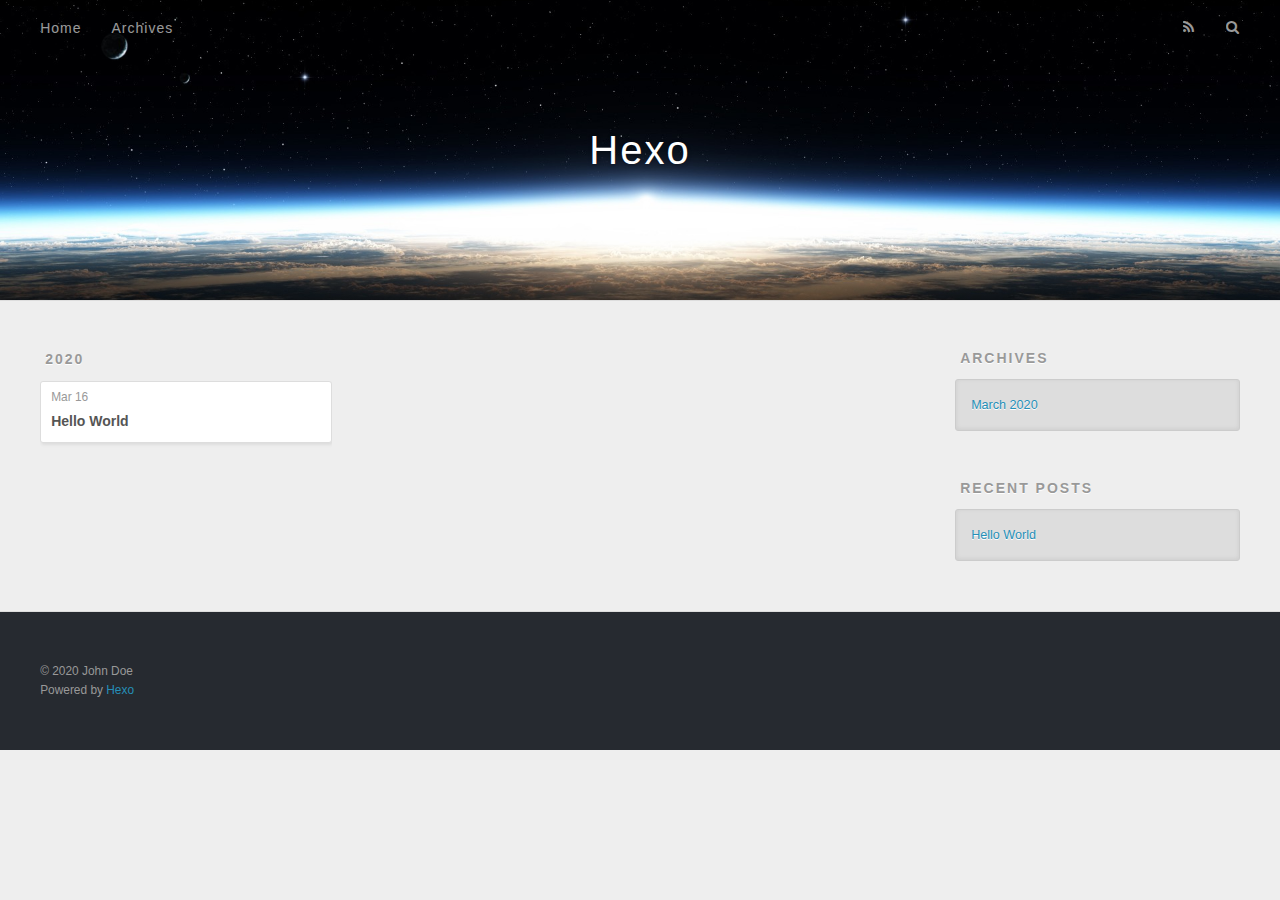
==== archives/index.html @ 945d749b "Site updated: 2020-03-16 12:31:09" ====
<!DOCTYPE html>
<html>
<head>
  <meta charset="utf-8">
  

  
  <title>Archives | Hexo</title>
  <meta name="viewport" content="width=device-width, initial-scale=1, maximum-scale=1">
  <meta property="og:type" content="website">
<meta property="og:title" content="Hexo">
<meta property="og:url" content="http://yoursite.com/archives/index.html">
<meta property="og:site_name" content="Hexo">
<meta property="og:locale" content="en_US">
<meta property="article:author" content="John Doe">
<meta name="twitter:card" content="summary">
  
    <link rel="alternate" href="/atom.xml" title="Hexo" type="application/atom+xml">
  
  
    <link rel="icon" href="/favicon.png">
  
  
    <link href="//fonts.googleapis.com/css?family=Source+Code+Pro" rel="stylesheet" type="text/css">
  
  
<link rel="stylesheet" href="/css/style.css">

<meta name="generator" content="Hexo 4.2.0"></head>

<body>
  <div id="container">
    <div id="wrap">
      <header id="header">
  <div id="banner"></div>
  <div id="header-outer" class="outer">
    <div id="header-title" class="inner">
      <h1 id="logo-wrap">
        <a href="/" id="logo">Hexo</a>
      </h1>
      
    </div>
    <div id="header-inner" class="inner">
      <nav id="main-nav">
        <a id="main-nav-toggle" class="nav-icon"></a>
        
          <a class="main-nav-link" href="/">Home</a>
        
          <a class="main-nav-link" href="/archives">Archives</a>
        
      </nav>
      <nav id="sub-nav">
        
          <a id="nav-rss-link" class="nav-icon" href="/atom.xml" title="RSS Feed"></a>
        
        <a id="nav-search-btn" class="nav-icon" title="Search"></a>
      </nav>
      <div id="search-form-wrap">
        <form action="//google.com/search" method="get" accept-charset="UTF-8" class="search-form"><input type="search" name="q" class="search-form-input" placeholder="Search"><button type="submit" class="search-form-submit">&#xF002;</button><input type="hidden" name="sitesearch" value="http://yoursite.com"></form>
      </div>
    </div>
  </div>
</header>
      <div class="outer">
        <section id="main">
  
  
    
    
      
      
      <section class="archives-wrap">
        <div class="archive-year-wrap">
          <a href="/archives/2020" class="archive-year">2020</a>
        </div>
        <div class="archives">
    
    <article class="archive-article archive-type-post">
  <div class="archive-article-inner">
    <header class="archive-article-header">
      <a href="/2020/03/16/hello-world/" class="archive-article-date">
  <time datetime="2020-03-16T03:52:12.536Z" itemprop="datePublished">Mar 16</time>
</a>
      
  
    <h1 itemprop="name">
      <a class="archive-article-title" href="/2020/03/16/hello-world/">Hello World</a>
    </h1>
  

    </header>
  </div>
</article>
  
  
    </div></section>
  


</section>
        
          <aside id="sidebar">
  
    

  
    

  
    
  
    
  <div class="widget-wrap">
    <h3 class="widget-title">Archives</h3>
    <div class="widget">
      <ul class="archive-list"><li class="archive-list-item"><a class="archive-list-link" href="/archives/2020/03/">March 2020</a></li></ul>
    </div>
  </div>


  
    
  <div class="widget-wrap">
    <h3 class="widget-title">Recent Posts</h3>
    <div class="widget">
      <ul>
        
          <li>
            <a href="/2020/03/16/hello-world/">Hello World</a>
          </li>
        
      </ul>
    </div>
  </div>

  
</aside>
        
      </div>
      <footer id="footer">
  
  <div class="outer">
    <div id="footer-info" class="inner">
      &copy; 2020 John Doe<br>
      Powered by <a href="http://hexo.io/" target="_blank">Hexo</a>
    </div>
  </div>
</footer>
    </div>
    <nav id="mobile-nav">
  
    <a href="/" class="mobile-nav-link">Home</a>
  
    <a href="/archives" class="mobile-nav-link">Archives</a>
  
</nav>
    

<script src="//ajax.googleapis.com/ajax/libs/jquery/2.0.3/jquery.min.js"></script>


  
<link rel="stylesheet" href="/fancybox/jquery.fancybox.css">

  
<script src="/fancybox/jquery.fancybox.pack.js"></script>




<script src="/js/script.js"></script>




  </div>
</body>
</html>
---- css/style.css ----
body {
  width: 100%;
}
body:before,
body:after {
  content: "";
  display: table;
}
body:after {
  clear: both;
}
html,
body,
div,
span,
applet,
object,
iframe,
h1,
h2,
h3,
h4,
h5,
h6,
p,
blockquote,
pre,
a,
abbr,
acronym,
address,
big,
cite,
code,
del,
dfn,
em,
img,
ins,
kbd,
q,
s,
samp,
small,
strike,
strong,
sub,
sup,
tt,
var,
dl,
dt,
dd,
ol,
ul,
li,
fieldset,
form,
label,
legend,
table,
caption,
tbody,
tfoot,
thead,
tr,
th,
td {
  margin: 0;
  padding: 0;
  border: 0;
  outline: 0;
  font-weight: inherit;
  font-style: inherit;
  font-family: inherit;
  font-size: 100%;
  vertical-align: baseline;
}
body {
  line-height: 1;
  color: #000;
  background: #fff;
}
ol,
ul {
  list-style: none;
}
table {
  border-collapse: separate;
  border-spacing: 0;
  vertical-align: middle;
}
caption,
th,
td {
  text-align: left;
  font-weight: normal;
  vertical-align: middle;
}
a img {
  border: none;
}
input,
button {
  margin: 0;
  padding: 0;
}
input::-moz-focus-inner,
button::-moz-focus-inner {
  border: 0;
  padding: 0;
}
@font-face {
  font-family: FontAwesome;
  font-style: normal;
  font-weight: normal;
  src: url("fonts/fontawesome-webfont.eot?v=#4.0.3");
  src: url("fonts/fontawesome-webfont.eot?#iefix&v=#4.0.3") format("embedded-opentype"), url("fonts/fontawesome-webfont.woff?v=#4.0.3") format("woff"), url("fonts/fontawesome-webfont.ttf?v=#4.0.3") format("truetype"), url("fonts/fontawesome-webfont.svg#fontawesomeregular?v=#4.0.3") format("svg");
}
html,
body,
#container {
  height: 100%;
}
body {
  background: #eee;
  font: 14px -apple-system, BlinkMacSystemFont, "Segoe UI", "Roboto", "Oxygen", "Ubuntu", "Cantarell", "Fira Sans", "Droid Sans", "Helvetica Neue", sans-serif;
  -webkit-text-size-adjust: 100%;
}
.outer {
  max-width: 1220px;
  margin: 0 auto;
  padding: 0 20px;
}
.outer:before,
.outer:after {
  content: "";
  display: table;
}
.outer:after {
  clear: both;
}
.inner {
  display: inline;
  float: left;
  width: 98.33333333333333%;
  margin: 0 0.833333333333333%;
}
.left,
.alignleft {
  float: left;
}
.right,
.alignright {
  float: right;
}
.clear {
  clear: both;
}
#container {
  position: relative;
}
.mobile-nav-on {
  overflow: hidden;
}
#wrap {
  height: 100%;
  width: 100%;
  position: absolute;
  top: 0;
  left: 0;
  -webkit-transition: 0.2s ease-out;
  -moz-transition: 0.2s ease-out;
  -ms-transition: 0.2s ease-out;
  transition: 0.2s ease-out;
  z-index: 1;
  background: #eee;
}
.mobile-nav-on #wrap {
  left: 280px;
}
@media screen and (min-width: 768px) {
  #main {
    display: inline;
    float: left;
    width: 73.33333333333333%;
    margin: 0 0.833333333333333%;
  }
}
.article-date,
.article-category-link,
.archive-year,
.widget-title {
  text-decoration: none;
  text-transform: uppercase;
  letter-spacing: 2px;
  color: #999;
  margin-bottom: 1em;
  margin-left: 5px;
  line-height: 1em;
  text-shadow: 0 1px #fff;
  font-weight: bold;
}
.article-inner,
.archive-article-inner {
  background: #fff;
  -webkit-box-shadow: 1px 2px 3px #ddd;
  box-shadow: 1px 2px 3px #ddd;
  border: 1px solid #ddd;
  border-radius: 3px;
}
.article-entry h1,
.widget h1 {
  font-size: 2em;
}
.article-entry h2,
.widget h2 {
  font-size: 1.5em;
}
.article-entry h3,
.widget h3 {
  font-size: 1.3em;
}
.article-entry h4,
.widget h4 {
  font-size: 1.2em;
}
.article-entry h5,
.widget h5 {
  font-size: 1em;
}
.article-entry h6,
.widget h6 {
  font-size: 1em;
  color: #999;
}
.article-entry hr,
.widget hr {
  border: 1px dashed #ddd;
}
.article-entry strong,
.widget strong {
  font-weight: bold;
}
.article-entry em,
.widget em,
.article-entry cite,
.widget cite {
  font-style: italic;
}
.article-entry sup,
.widget sup,
.article-entry sub,
.widget sub {
  font-size: 0.75em;
  line-height: 0;
  position: relative;
  vertical-align: baseline;
}
.article-entry sup,
.widget sup {
  top: -0.5em;
}
.article-entry sub,
.widget sub {
  bottom: -0.2em;
}
.article-entry small,
.widget small {
  font-size: 0.85em;
}
.article-entry acronym,
.widget acronym,
.article-entry abbr,
.widget abbr {
  border-bottom: 1px dotted;
}
.article-entry ul,
.widget ul,
.article-entry ol,
.widget ol,
.article-entry dl,
.widget dl {
  margin: 0 20px;
  line-height: 1.6em;
}
.article-entry ul ul,
.widget ul ul,
.article-entry ol ul,
.widget ol ul,
.article-entry ul ol,
.widget ul ol,
.article-entry ol ol,
.widget ol ol {
  margin-top: 0;
  margin-bottom: 0;
}
.article-entry ul,
.widget ul {
  list-style: disc;
}
.article-entry ol,
.widget ol {
  list-style: decimal;
}
.article-entry dt,
.widget dt {
  font-weight: bold;
}
#header {
  height: 300px;
  position: relative;
  border-bottom: 1px solid #ddd;
}
#header:before,
#header:after {
  content: "";
  position: absolute;
  left: 0;
  right: 0;
  height: 40px;
}
#header:before {
  top: 0;
  background: -webkit-linear-gradient(rgba(0,0,0,0.2), transparent);
  background: -moz-linear-gradient(rgba(0,0,0,0.2), transparent);
  background: -ms-linear-gradient(rgba(0,0,0,0.2), transparent);
  background: linear-gradient(rgba(0,0,0,0.2), transparent);
}
#header:after {
  bottom: 0;
  background: -webkit-linear-gradient(transparent, rgba(0,0,0,0.2));
  background: -moz-linear-gradient(transparent, rgba(0,0,0,0.2));
  background: -ms-linear-gradient(transparent, rgba(0,0,0,0.2));
  background: linear-gradient(transparent, rgba(0,0,0,0.2));
}
#header-outer {
  height: 100%;
  position: relative;
}
#header-inner {
  position: relative;
  overflow: hidden;
}
#banner {
  position: absolute;
  top: 0;
  left: 0;
  width: 100%;
  height: 100%;
  background: url("images/banner.jpg") center #000;
  -webkit-background-size: cover;
  -moz-background-size: cover;
  background-size: cover;
  z-index: -1;
}
#header-title {
  text-align: center;
  height: 40px;
  position: absolute;
  top: 50%;
  left: 0;
  margin-top: -20px;
}
#logo,
#subtitle {
  text-decoration: none;
  color: #fff;
  font-weight: 300;
  text-shadow: 0 1px 4px rgba(0,0,0,0.3);
}
#logo {
  font-size: 40px;
  line-height: 40px;
  letter-spacing: 2px;
}
#subtitle {
  font-size: 16px;
  line-height: 16px;
  letter-spacing: 1px;
}
#subtitle-wrap {
  margin-top: 16px;
}
#main-nav {
  float: left;
  margin-left: -15px;
}
.nav-icon,
.main-nav-link {
  float: left;
  color: #fff;
  opacity: 0.6;
  text-decoration: none;
  text-shadow: 0 1px rgba(0,0,0,0.2);
  -webkit-transition: opacity 0.2s;
  -moz-transition: opacity 0.2s;
  -ms-transition: opacity 0.2s;
  transition: opacity 0.2s;
  display: block;
  padding: 20px 15px;
}
.nav-icon:hover,
.main-nav-link:hover {
  opacity: 1;
}
.nav-icon {
  font-family: FontAwesome;
  text-align: center;
  font-size: 14px;
  width: 14px;
  height: 14px;
  padding: 20px 15px;
  position: relative;
  cursor: pointer;
}
.main-nav-link {
  font-weight: 300;
  letter-spacing: 1px;
}
@media screen and (max-width: 479px) {
  .main-nav-link {
    display: none;
  }
}
#main-nav-toggle {
  display: none;
}
#main-nav-toggle:before {
  content: "\f0c9";
}
@media screen and (max-width: 479px) {
  #main-nav-toggle {
    display: block;
  }
}
#sub-nav {
  float: right;
  margin-right: -15px;
}
#nav-rss-link:before {
  content: "\f09e";
}
#nav-search-btn:before {
  content: "\f002";
}
#search-form-wrap {
  position: absolute;
  top: 15px;
  width: 150px;
  height: 30px;
  right: -150px;
  opacity: 0;
  -webkit-transition: 0.2s ease-out;
  -moz-transition: 0.2s ease-out;
  -ms-transition: 0.2s ease-out;
  transition: 0.2s ease-out;
}
#search-form-wrap.on {
  opacity: 1;
  right: 0;
}
@media screen and (max-width: 479px) {
  #search-form-wrap {
    width: 100%;
    right: -100%;
  }
}
.search-form {
  position: absolute;
  top: 0;
  left: 0;
  right: 0;
  background: #fff;
  padding: 5px 15px;
  border-radius: 15px;
  -webkit-box-shadow: 0 0 10px rgba(0,0,0,0.3);
  box-shadow: 0 0 10px rgba(0,0,0,0.3);
}
.search-form-input {
  border: none;
  background: none;
  color: #555;
  width: 100%;
  font: 13px -apple-system, BlinkMacSystemFont, "Segoe UI", "Roboto", "Oxygen", "Ubuntu", "Cantarell", "Fira Sans", "Droid Sans", "Helvetica Neue", sans-serif;
  outline: none;
}
.search-form-input::-webkit-search-results-decoration,
.search-form-input::-webkit-search-cancel-button {
  -webkit-appearance: none;
}
.search-form-submit {
  position: absolute;
  top: 50%;
  right: 10px;
  margin-top: -7px;
  font: 13px FontAwesome;
  border: none;
  background: none;
  color: #bbb;
  cursor: pointer;
}
.search-form-submit:hover,
.search-form-submit:focus {
  color: #777;
}
.article {
  margin: 50px 0;
}
.article-inner {
  overflow: hidden;
}
.article-meta:before,
.article-meta:after {
  content: "";
  display: table;
}
.article-meta:after {
  clear: both;
}
.article-date {
  float: left;
}
.article-category {
  float: left;
  line-height: 1em;
  color: #ccc;
  text-shadow: 0 1px #fff;
  margin-left: 8px;
}
.article-category:before {
  content: "\2022";
}
.article-category-link {
  margin: 0 12px 1em;
}
.article-header {
  padding: 20px 20px 0;
}
.article-title {
  text-decoration: none;
  font-size: 2em;
  font-weight: bold;
  color: #555;
  line-height: 1.1em;
  -webkit-transition: color 0.2s;
  -moz-transition: color 0.2s;
  -ms-transition: color 0.2s;
  transition: color 0.2s;
}
a.article-title:hover {
  color: #258fb8;
}
.article-entry {
  color: #555;
  padding: 0 20px;
}
.article-entry:before,
.article-entry:after {
  content: "";
  display: table;
}
.article-entry:after {
  clear: both;
}
.article-entry p,
.article-entry table {
  line-height: 1.6em;
  margin: 1.6em 0;
}
.article-entry h1,
.article-entry h2,
.article-entry h3,
.article-entry h4,
.article-entry h5,
.article-entry h6 {
  font-weight: bold;
}
.article-entry h1,
.article-entry h2,
.article-entry h3,
.article-entry h4,
.article-entry h5,
.article-entry h6 {
  line-height: 1.1em;
  margin: 1.1em 0;
}
.article-entry a {
  color: #258fb8;
  text-decoration: none;
}
.article-entry a:hover {
  text-decoration: underline;
}
.article-entry ul,
.article-entry ol,
.article-entry dl {
  margin-top: 1.6em;
  margin-bottom: 1.6em;
}
.article-entry img,
.article-entry video {
  max-width: 100%;
  height: auto;
  display: block;
  margin: auto;
}
.article-entry iframe {
  border: none;
}
.article-entry table {
  width: 100%;
  border-collapse: collapse;
  border-spacing: 0;
}
.article-entry th {
  font-weight: bold;
  border-bottom: 3px solid #ddd;
  padding-bottom: 0.5em;
}
.article-entry td {
  border-bottom: 1px solid #ddd;
  padding: 10px 0;
}
.article-entry blockquote {
  font-family: Georgia, "Times New Roman", serif;
  font-size: 1.4em;
  margin: 1.6em 20px;
  text-align: center;
}
.article-entry blockquote footer {
  font-size: 14px;
  margin: 1.6em 0;
  font-family: -apple-system, BlinkMacSystemFont, "Segoe UI", "Roboto", "Oxygen", "Ubuntu", "Cantarell", "Fira Sans", "Droid Sans", "Helvetica Neue", sans-serif;
}
.article-entry blockquote footer cite:before {
  content: "—";
  padding: 0 0.5em;
}
.article-entry .pullquote {
  text-align: left;
  width: 45%;
  margin: 0;
}
.article-entry .pullquote.left {
  margin-left: 0.5em;
  margin-right: 1em;
}
.article-entry .pullquote.right {
  margin-right: 0.5em;
  margin-left: 1em;
}
.article-entry .caption {
  color: #999;
  display: block;
  font-size: 0.9em;
  margin-top: 0.5em;
  position: relative;
  text-align: center;
}
.article-entry .video-container {
  position: relative;
  padding-top: 56.25%;
  height: 0;
  overflow: hidden;
}
.article-entry .video-container iframe,
.article-entry .video-container object,
.article-entry .video-container embed {
  position: absolute;
  top: 0;
  left: 0;
  width: 100%;
  height: 100%;
  margin-top: 0;
}
.article-more-link a {
  display: inline-block;
  line-height: 1em;
  padding: 6px 15px;
  border-radius: 15px;
  background: #eee;
  color: #999;
  text-shadow: 0 1px #fff;
  text-decoration: none;
}
.article-more-link a:hover {
  background: #258fb8;
  color: #fff;
  text-decoration: none;
  text-shadow: 0 1px #1e7293;
}
.article-footer {
  font-size: 0.85em;
  line-height: 1.6em;
  border-top: 1px solid #ddd;
  padding-top: 1.6em;
  margin: 0 20px 20px;
}
.article-footer:before,
.article-footer:after {
  content: "";
  display: table;
}
.article-footer:after {
  clear: both;
}
.article-footer a {
  color: #999;
  text-decoration: none;
}
.article-footer a:hover {
  color: #555;
}
.article-tag-list-item {
  float: left;
  margin-right: 10px;
}
.article-tag-list-link:before {
  content: "#";
}
.article-comment-link {
  float: right;
}
.article-comment-link:before {
  content: "\f075";
  font-family: FontAwesome;
  padding-right: 8px;
}
.article-share-link {
  cursor: pointer;
  float: right;
  margin-left: 20px;
}
.article-share-link:before {
  content: "\f064";
  font-family: FontAwesome;
  padding-right: 6px;
}
#article-nav {
  position: relative;
}
#article-nav:before,
#article-nav:after {
  content: "";
  display: table;
}
#article-nav:after {
  clear: both;
}
@media screen and (min-width: 768px) {
  #article-nav {
    margin: 50px 0;
  }
  #article-nav:before {
    width: 8px;
    height: 8px;
    position: absolute;
    top: 50%;
    left: 50%;
    margin-top: -4px;
    margin-left: -4px;
    content: "";
    border-radius: 50%;
    background: #ddd;
    -webkit-box-shadow: 0 1px 2px #fff;
    box-shadow: 0 1px 2px #fff;
  }
}
.article-nav-link-wrap {
  text-decoration: none;
  text-shadow: 0 1px #fff;
  color: #999;
  -webkit-box-sizing: border-box;
  -moz-box-sizing: border-box;
  box-sizing: border-box;
  margin-top: 50px;
  text-align: center;
  display: block;
}
.article-nav-link-wrap:hover {
  color: #555;
}
@media screen and (min-width: 768px) {
  .article-nav-link-wrap {
    width: 50%;
    margin-top: 0;
  }
}
@media screen and (min-width: 768px) {
  #article-nav-newer {
    float: left;
    text-align: right;
    padding-right: 20px;
  }
}
@media screen and (min-width: 768px) {
  #article-nav-older {
    float: right;
    text-align: left;
    padding-left: 20px;
  }
}
.article-nav-caption {
  text-transform: uppercase;
  letter-spacing: 2px;
  color: #ddd;
  line-height: 1em;
  font-weight: bold;
}
#article-nav-newer .article-nav-caption {
  margin-right: -2px;
}
.article-nav-title {
  font-size: 0.85em;
  line-height: 1.6em;
  margin-top: 0.5em;
}
.article-share-box {
  position: absolute;
  display: none;
  background: #fff;
  -webkit-box-shadow: 1px 2px 10px rgba(0,0,0,0.2);
  box-shadow: 1px 2px 10px rgba(0,0,0,0.2);
  border-radius: 3px;
  margin-left: -145px;
  overflow: hidden;
  z-index: 1;
}
.article-share-box.on {
  display: block;
}
.article-share-input {
  width: 100%;
  background: none;
  -webkit-box-sizing: border-box;
  -moz-box-sizing: border-box;
  box-sizing: border-box;
  font: 14px -apple-system, BlinkMacSystemFont, "Segoe UI", "Roboto", "Oxygen", "Ubuntu", "Cantarell", "Fira Sans", "Droid Sans", "Helvetica Neue", sans-serif;
  padding: 0 15px;
  color: #555;
  outline: none;
  border: 1px solid #ddd;
  border-radius: 3px 3px 0 0;
  height: 36px;
  line-height: 36px;
}
.article-share-links {
  background: #eee;
}
.article-share-links:before,
.article-share-links:after {
  content: "";
  display: table;
}
.article-share-links:after {
  clear: both;
}
.article-share-twitter,
.article-share-facebook,
.article-share-pinterest,
.article-share-google {
  width: 50px;
  height: 36px;
  display: block;
  float: left;
  position: relative;
  color: #999;
  text-shadow: 0 1px #fff;
}
.article-share-twitter:before,
.article-share-facebook:before,
.article-share-pinterest:before,
.article-share-google:before {
  font-size: 20px;
  font-family: FontAwesome;
  width: 20px;
  height: 20px;
  position: absolute;
  top: 50%;
  left: 50%;
  margin-top: -10px;
  margin-left: -10px;
  text-align: center;
}
.article-share-twitter:hover,
.article-share-facebook:hover,
.article-share-pinterest:hover,
.article-share-google:hover {
  color: #fff;
}
.article-share-twitter:before {
  content: "\f099";
}
.article-share-twitter:hover {
  background: #00aced;
  text-shadow: 0 1px #008abe;
}
.article-share-facebook:before {
  content: "\f09a";
}
.article-share-facebook:hover {
  background: #3b5998;
  text-shadow: 0 1px #2f477a;
}
.article-share-pinterest:before {
  content: "\f0d2";
}
.article-share-pinterest:hover {
  background: #cb2027;
  text-shadow: 0 1px #a21a1f;
}
.article-share-google:before {
  content: "\f0d5";
}
.article-share-google:hover {
  background: #dd4b39;
  text-shadow: 0 1px #be3221;
}
.article-gallery {
  background: #000;
  position: relative;
}
.article-gallery-photos {
  position: relative;
  overflow: hidden;
}
.article-gallery-img {
  display: none;
  max-width: 100%;
}
.article-gallery-img:first-child {
  display: block;
}
.article-gallery-img.loaded {
  position: absolute;
  display: block;
}
.article-gallery-img img {
  display: block;
  max-width: 100%;
  margin: 0 auto;
}
#comments {
  background: #fff;
  -webkit-box-shadow: 1px 2px 3px #ddd;
  box-shadow: 1px 2px 3px #ddd;
  padding: 20px;
  border: 1px solid #ddd;
  border-radius: 3px;
  margin: 50px 0;
}
#comments a {
  color: #258fb8;
}
.archives-wrap {
  margin: 50px 0;
}
.archives:before,
.archives:after {
  content: "";
  display: table;
}
.archives:after {
  clear: both;
}
.archive-year-wrap {
  margin-bottom: 1em;
}
.archives {
  -webkit-column-gap: 10px;
  -moz-column-gap: 10px;
  column-gap: 10px;
}
@media screen and (min-width: 480px) and (max-width: 767px) {
  .archives {
    -webkit-column-count: 2;
    -moz-column-count: 2;
    column-count: 2;
  }
}
@media screen and (min-width: 768px) {
  .archives {
    -webkit-column-count: 3;
    -moz-column-count: 3;
    column-count: 3;
  }
}
.archive-article {
  -webkit-column-break-inside: avoid;
  page-break-inside: avoid;
  overflow: hidden;
  break-inside: avoid-column;
}
.archive-article-inner {
  padding: 10px;
  margin-bottom: 15px;
}
.archive-article-title {
  text-decoration: none;
  font-weight: bold;
  color: #555;
  -webkit-transition: color 0.2s;
  -moz-transition: color 0.2s;
  -ms-transition: color 0.2s;
  transition: color 0.2s;
  line-height: 1.6em;
}
.archive-article-title:hover {
  color: #258fb8;
}
.archive-article-footer {
  margin-top: 1em;
}
.archive-article-date {
  color: #999;
  text-decoration: none;
  font-size: 0.85em;
  line-height: 1em;
  margin-bottom: 0.5em;
  display: block;
}
#page-nav {
  margin: 50px auto;
  background: #fff;
  -webkit-box-shadow: 1px 2px 3px #ddd;
  box-shadow: 1px 2px 3px #ddd;
  border: 1px solid #ddd;
  border-radius: 3px;
  text-align: center;
  color: #999;
  overflow: hidden;
}
#page-nav:before,
#page-nav:after {
  content: "";
  display: table;
}
#page-nav:after {
  clear: both;
}
#page-nav a,
#page-nav span {
  padding: 10px 20px;
  line-height: 1;
  height: 2ex;
}
#page-nav a {
  color: #999;
  text-decoration: none;
}
#page-nav a:hover {
  background: #999;
  color: #fff;
}
#page-nav .prev {
  float: left;
}
#page-nav .next {
  float: right;
}
#page-nav .page-number {
  display: inline-block;
}
@media screen and (max-width: 479px) {
  #page-nav .page-number {
    display: none;
  }
}
#page-nav .current {
  color: #555;
  font-weight: bold;
}
#page-nav .space {
  color: #ddd;
}
#footer {
  background: #262a30;
  padding: 50px 0;
  border-top: 1px solid #ddd;
  color: #999;
}
#footer a {
  color: #258fb8;
  text-decoration: none;
}
#footer a:hover {
  text-decoration: underline;
}
#footer-info {
  line-height: 1.6em;
  font-size: 0.85em;
}
.article-entry pre,
.article-entry .highlight {
  background: #2d2d2d;
  margin: 0 -20px;
  padding: 15px 20px;
  border-style: solid;
  border-color: #ddd;
  border-width: 1px 0;
  overflow: auto;
  color: #ccc;
  line-height: 22.400000000000002px;
}
.article-entry .highlight .gutter pre,
.article-entry .gist .gist-file .gist-data .line-numbers {
  color: #666;
  font-size: 0.85em;
}
.article-entry pre,
.article-entry code {
  font-family: "Source Code Pro", Consolas, Monaco, Menlo, Consolas, monospace;
}
.article-entry code {
  background: #eee;
  text-shadow: 0 1px #fff;
  padding: 0 0.3em;
}
.article-entry pre code {
  background: none;
  text-shadow: none;
  padding: 0;
}
.article-entry .highlight pre {
  border: none;
  margin: 0;
  padding: 0;
}
.article-entry .highlight table {
  margin: 0;
  width: auto;
}
.article-entry .highlight td {
  border: none;
  padding: 0;
}
.article-entry .highlight figcaption {
  font-size: 0.85em;
  color: #999;
  line-height: 1em;
  margin-bottom: 1em;
}
.article-entry .highlight figcaption:before,
.article-entry .highlight figcaption:after {
  content: "";
  display: table;
}
.article-entry .highlight figcaption:after {
  clear: both;
}
.article-entry .highlight figcaption a {
  float: right;
}
.article-entry .highlight .gutter pre {
  text-align: right;
  padding-right: 20px;
}
.article-entry .highlight .line {
  height: 22.400000000000002px;
}
.article-entry .highlight .line.marked {
  background: #515151;
}
.article-entry .gist {
  margin: 0 -20px;
  border-style: solid;
  border-color: #ddd;
  border-width: 1px 0;
  background: #2d2d2d;
  padding: 15px 20px 15px 0;
}
.article-entry .gist .gist-file {
  border: none;
  font-family: "Source Code Pro", Consolas, Monaco, Menlo, Consolas, monospace;
  margin: 0;
}
.article-entry .gist .gist-file .gist-data {
  background: none;
  border: none;
}
.article-entry .gist .gist-file .gist-data .line-numbers {
  background: none;
  border: none;
  padding: 0 20px 0 0;
}
.article-entry .gist .gist-file .gist-data .line-data {
  padding: 0 !important;
}
.article-entry .gist .gist-file .highlight {
  margin: 0;
  padding: 0;
  border: none;
}
.article-entry .gist .gist-file .gist-meta {
  background: #2d2d2d;
  color: #999;
  font: 0.85em -apple-system, BlinkMacSystemFont, "Segoe UI", "Roboto", "Oxygen", "Ubuntu", "Cantarell", "Fira Sans", "Droid Sans", "Helvetica Neue", sans-serif;
  text-shadow: 0 0;
  padding: 0;
  margin-top: 1em;
  margin-left: 20px;
}
.article-entry .gist .gist-file .gist-meta a {
  color: #258fb8;
  font-weight: normal;
}
.article-entry .gist .gist-file .gist-meta a:hover {
  text-decoration: underline;
}
pre .comment,
pre .title {
  color: #999;
}
pre .variable,
pre .attribute,
pre .tag,
pre .regexp,
pre .ruby .constant,
pre .xml .tag .title,
pre .xml .pi,
pre .xml .doctype,
pre .html .doctype,
pre .css .id,
pre .css .class,
pre .css .pseudo {
  color: #f2777a;
}
pre .number,
pre .preprocessor,
pre .built_in,
pre .literal,
pre .params,
pre .constant {
  color: #f99157;
}
pre .class,
pre .ruby .class .title,
pre .css .rules .attribute {
  color: #9c9;
}
pre .string,
pre .value,
pre .inheritance,
pre .header,
pre .ruby .symbol,
pre .xml .cdata {
  color: #9c9;
}
pre .css .hexcolor {
  color: #6cc;
}
pre .function,
pre .python .decorator,
pre .python .title,
pre .ruby .function .title,
pre .ruby .title .keyword,
pre .perl .sub,
pre .javascript .title,
pre .coffeescript .title {
  color: #69c;
}
pre .keyword,
pre .javascript .function {
  color: #c9c;
}
@media screen and (max-width: 479px) {
  #mobile-nav {
    position: absolute;
    top: 0;
    left: 0;
    width: 280px;
    height: 100%;
    background: #191919;
    border-right: 1px solid #fff;
  }
}
@media screen and (max-width: 479px) {
  .mobile-nav-link {
    display: block;
    color: #999;
    text-decoration: none;
    padding: 15px 20px;
    font-weight: bold;
  }
  .mobile-nav-link:hover {
    color: #fff;
  }
}
@media screen and (min-width: 768px) {
  #sidebar {
    display: inline;
    float: left;
    width: 23.333333333333332%;
    margin: 0 0.833333333333333%;
  }
}
.widget-wrap {
  margin: 50px 0;
}
.widget {
  color: #777;
  text-shadow: 0 1px #fff;
  background: #ddd;
  -webkit-box-shadow: 0 -1px 4px #ccc inset;
  box-shadow: 0 -1px 4px #ccc inset;
  border: 1px solid #ccc;
  padding: 15px;
  border-radius: 3px;
}
.widget a {
  color: #258fb8;
  text-decoration: none;
}
.widget a:hover {
  text-decoration: underline;
}
.widget ul ul,
.widget ol ul,
.widget dl ul,
.widget ul ol,
.widget ol ol,
.widget dl ol,
.widget ul dl,
.widget ol dl,
.widget dl dl {
  margin-left: 15px;
  list-style: disc;
}
.widget {
  line-height: 1.6em;
  word-wrap: break-word;
  font-size: 0.9em;
}
.widget ul,
.widget ol {
  list-style: none;
  margin: 0;
}
.widget ul ul,
.widget ol ul,
.widget ul ol,
.widget ol ol {
  margin: 0 20px;
}
.widget ul ul,
.widget ol ul {
  list-style: disc;
}
.widget ul ol,
.widget ol ol {
  list-style: decimal;
}
.category-list-count,
.tag-list-count,
.archive-list-count {
  padding-left: 5px;
  color: #999;
  font-size: 0.85em;
}
.category-list-count:before,
.tag-list-count:before,
.archive-list-count:before {
  content: "(";
}
.category-list-count:after,
.tag-list-count:after,
.archive-list-count:after {
  content: ")";
}
.tagcloud a {
  margin-right: 5px;
  display: inline-block;
}
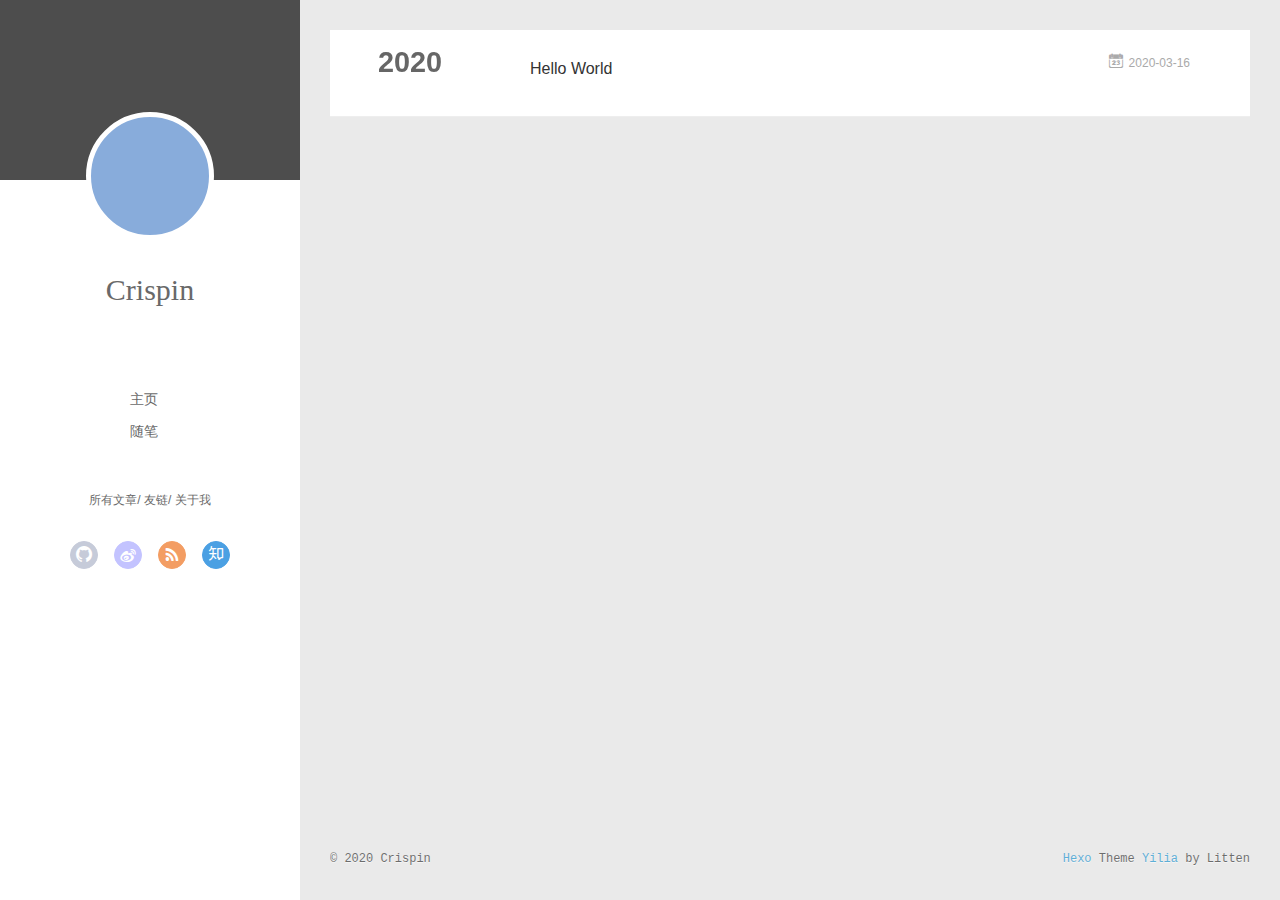
==== commit fbc2487e: "Site updated: 2020-03-16 13:16:57" ====
--- a/archives/index.html
+++ b/archives/index.html
@@ -3,66 +3,155 @@
 <head>
   <meta charset="utf-8">
   
-
-  
-  <title>Archives | Hexo</title>
+  <meta name="renderer" content="webkit">
+  <meta http-equiv="X-UA-Compatible" content="IE=edge" >
+  <link rel="dns-prefetch" href="http://yoursite.com">
+  <title>Archives | MEMStech</title>
   <meta name="viewport" content="width=device-width, initial-scale=1, maximum-scale=1">
   <meta property="og:type" content="website">
-<meta property="og:title" content="Hexo">
+<meta property="og:title" content="MEMStech">
 <meta property="og:url" content="http://yoursite.com/archives/index.html">
-<meta property="og:site_name" content="Hexo">
-<meta property="og:locale" content="en_US">
-<meta property="article:author" content="John Doe">
+<meta property="og:site_name" content="MEMStech">
+<meta property="og:locale" content="zh_CN">
+<meta property="article:author" content="Crispin">
+<meta property="article:tag" content="MEMS">
 <meta name="twitter:card" content="summary">
   
-    <link rel="alternate" href="/atom.xml" title="Hexo" type="application/atom+xml">
+    <link rel="alternative" href="/atom.xml" title="MEMStech" type="application/atom+xml">
   
   
     <link rel="icon" href="/favicon.png">
   
-  
-    <link href="//fonts.googleapis.com/css?family=Source+Code+Pro" rel="stylesheet" type="text/css">
-  
-  
-<link rel="stylesheet" href="/css/style.css">
+  <link rel="stylesheet" type="text/css" href="/./main.0cf68a.css">
+  <style type="text/css">
+  
+    #container.show {
+      background: linear-gradient(200deg,#a0cfe4,#e8c37e);
+    }
+  </style>
+  
+
+  
 
 <meta name="generator" content="Hexo 4.2.0"></head>
 
 <body>
-  <div id="container">
-    <div id="wrap">
-      <header id="header">
-  <div id="banner"></div>
-  <div id="header-outer" class="outer">
-    <div id="header-title" class="inner">
-      <h1 id="logo-wrap">
-        <a href="/" id="logo">Hexo</a>
-      </h1>
-      
+  <div id="container" q-class="show:isCtnShow">
+    <canvas id="anm-canvas" class="anm-canvas"></canvas>
+    <div class="left-col" q-class="show:isShow">
+      
+<div class="overlay" style="background: #4d4d4d"></div>
+<div class="intrude-less">
+	<header id="header" class="inner">
+		<a href="/" class="profilepic">
+			<img src="" class="js-avatar">
+		</a>
+		<hgroup>
+		  <h1 class="header-author"><a href="/">Crispin</a></h1>
+		</hgroup>
+		
+
+		<nav class="header-menu">
+			<ul>
+			
+				<li><a href="/">主页</a></li>
+	        
+				<li><a href="/tags/%E9%9A%8F%E7%AC%94/">随笔</a></li>
+	        
+			</ul>
+		</nav>
+		<nav class="header-smart-menu">
+    		
+    			
+    			<a q-on="click: openSlider(e, 'innerArchive')" href="javascript:void(0)">所有文章</a>
+    			
+            
+    			
+    			<a q-on="click: openSlider(e, 'friends')" href="javascript:void(0)">友链</a>
+    			
+            
+    			
+    			<a q-on="click: openSlider(e, 'aboutme')" href="javascript:void(0)">关于我</a>
+    			
+            
+		</nav>
+		<nav class="header-nav">
+			<div class="social">
+				
+					<a class="github" target="_blank" href="#" title="github"><i class="icon-github"></i></a>
+		        
+					<a class="weibo" target="_blank" href="#" title="weibo"><i class="icon-weibo"></i></a>
+		        
+					<a class="rss" target="_blank" href="#" title="rss"><i class="icon-rss"></i></a>
+		        
+					<a class="zhihu" target="_blank" href="#" title="zhihu"><i class="icon-zhihu"></i></a>
+		        
+			</div>
+		</nav>
+	</header>		
+</div>
+
     </div>
-    <div id="header-inner" class="inner">
-      <nav id="main-nav">
-        <a id="main-nav-toggle" class="nav-icon"></a>
-        
-          <a class="main-nav-link" href="/">Home</a>
-        
-          <a class="main-nav-link" href="/archives">Archives</a>
-        
-      </nav>
-      <nav id="sub-nav">
-        
-          <a id="nav-rss-link" class="nav-icon" href="/atom.xml" title="RSS Feed"></a>
-        
-        <a id="nav-search-btn" class="nav-icon" title="Search"></a>
-      </nav>
-      <div id="search-form-wrap">
-        <form action="//google.com/search" method="get" accept-charset="UTF-8" class="search-form"><input type="search" name="q" class="search-form-input" placeholder="Search"><button type="submit" class="search-form-submit">&#xF002;</button><input type="hidden" name="sitesearch" value="http://yoursite.com"></form>
-      </div>
-    </div>
-  </div>
-</header>
-      <div class="outer">
-        <section id="main">
+    <div class="mid-col" q-class="show:isShow,hide:isShow|isFalse">
+      
+<nav id="mobile-nav">
+  	<div class="overlay js-overlay" style="background: #4d4d4d"></div>
+	<div class="btnctn js-mobile-btnctn">
+  		<div class="slider-trigger list" q-on="click: openSlider(e)"><i class="icon icon-sort"></i></div>
+	</div>
+	<div class="intrude-less">
+		<header id="header" class="inner">
+			<div class="profilepic">
+				<img src="" class="js-avatar">
+			</div>
+			<hgroup>
+			  <h1 class="header-author js-header-author">Crispin</h1>
+			</hgroup>
+			
+			
+			
+				
+			
+				
+			
+			
+			
+			<nav class="header-nav">
+				<div class="social">
+					
+						<a class="github" target="_blank" href="#" title="github"><i class="icon-github"></i></a>
+			        
+						<a class="weibo" target="_blank" href="#" title="weibo"><i class="icon-weibo"></i></a>
+			        
+						<a class="rss" target="_blank" href="#" title="rss"><i class="icon-rss"></i></a>
+			        
+						<a class="zhihu" target="_blank" href="#" title="zhihu"><i class="icon-zhihu"></i></a>
+			        
+				</div>
+			</nav>
+
+			<nav class="header-menu js-header-menu">
+				<ul style="width: 50%">
+				
+				
+					<li style="width: 50%"><a href="/">主页</a></li>
+		        
+					<li style="width: 50%"><a href="/tags/%E9%9A%8F%E7%AC%94/">随笔</a></li>
+		        
+				</ul>
+			</nav>
+		</header>				
+	</div>
+	<div class="mobile-mask" style="display:none" q-show="isShow"></div>
+</nav>
+
+      <div id="wrapper" class="body-wrap">
+        <div class="menu-l">
+          <div class="canvas-wrap">
+            <canvas data-colors="#eaeaea" data-sectionHeight="100" data-contentId="js-content" id="myCanvas1" class="anm-canvas"></canvas>
+          </div>
+          <div id="js-content" class="content-ll">
+            
   
   
     
@@ -78,16 +167,24 @@
     <article class="archive-article archive-type-post">
   <div class="archive-article-inner">
     <header class="archive-article-header">
-      <a href="/2020/03/16/hello-world/" class="archive-article-date">
-  <time datetime="2020-03-16T03:52:12.536Z" itemprop="datePublished">Mar 16</time>
+      	<div class="article-meta">
+	      	<a href="/2020/03/16/hello-world/" class="archive-article-date">
+  	<time datetime="2020-03-16T03:52:12.536Z" itemprop="datePublished"><i class="icon-calendar icon"></i>2020-03-16</time>
 </a>
-      
+        </div>
+    	 
   
     <h1 itemprop="name">
       <a class="archive-article-title" href="/2020/03/16/hello-world/">Hello World</a>
     </h1>
   
 
+        <div class="article-info info-on-right">
+          
+          
+
+        </div>
+        <div class="clearfix"></div>
     </header>
   </div>
 </article>
@@ -96,83 +193,252 @@
     </div></section>
   
 
-
-</section>
-        
-          <aside id="sidebar">
-  
-    
-
-  
-    
-
-  
-    
-  
-    
-  <div class="widget-wrap">
-    <h3 class="widget-title">Archives</h3>
-    <div class="widget">
-      <ul class="archive-list"><li class="archive-list-item"><a class="archive-list-link" href="/archives/2020/03/">March 2020</a></li></ul>
-    </div>
-  </div>
-
-
-  
-    
-  <div class="widget-wrap">
-    <h3 class="widget-title">Recent Posts</h3>
-    <div class="widget">
-      <ul>
-        
-          <li>
-            <a href="/2020/03/16/hello-world/">Hello World</a>
-          </li>
-        
-      </ul>
-    </div>
-  </div>
-
-  
-</aside>
-        
+    
+
+
+          </div>
+        </div>
       </div>
       <footer id="footer">
-  
   <div class="outer">
-    <div id="footer-info" class="inner">
-      &copy; 2020 John Doe<br>
-      Powered by <a href="http://hexo.io/" target="_blank">Hexo</a>
+    <div id="footer-info">
+    	<div class="footer-left">
+    		&copy; 2020 Crispin
+    	</div>
+      	<div class="footer-right">
+      		<a href="http://hexo.io/" target="_blank">Hexo</a>  Theme <a href="https://github.com/litten/hexo-theme-yilia" target="_blank">Yilia</a> by Litten
+      	</div>
     </div>
   </div>
 </footer>
     </div>
-    <nav id="mobile-nav">
-  
-    <a href="/" class="mobile-nav-link">Home</a>
-  
-    <a href="/archives" class="mobile-nav-link">Archives</a>
-  
-</nav>
-    
-
-<script src="//ajax.googleapis.com/ajax/libs/jquery/2.0.3/jquery.min.js"></script>
-
-
-  
-<link rel="stylesheet" href="/fancybox/jquery.fancybox.css">
-
-  
-<script src="/fancybox/jquery.fancybox.pack.js"></script>
-
-
-
-
-<script src="/js/script.js"></script>
-
-
-
-
+    <script>
+	var yiliaConfig = {
+		mathjax: false,
+		isHome: false,
+		isPost: false,
+		isArchive: true,
+		isTag: false,
+		isCategory: false,
+		open_in_new: false,
+		toc_hide_index: true,
+		root: "/",
+		innerArchive: true,
+		showTags: false
+	}
+</script>
+
+<script>!function(t){function n(e){if(r[e])return r[e].exports;var i=r[e]={exports:{},id:e,loaded:!1};return t[e].call(i.exports,i,i.exports,n),i.loaded=!0,i.exports}var r={};n.m=t,n.c=r,n.p="./",n(0)}([function(t,n,r){r(195),t.exports=r(191)},function(t,n,r){var e=r(3),i=r(52),o=r(27),u=r(28),c=r(53),f="prototype",a=function(t,n,r){var s,l,h,v,p=t&a.F,d=t&a.G,y=t&a.S,g=t&a.P,b=t&a.B,m=d?e:y?e[n]||(e[n]={}):(e[n]||{})[f],x=d?i:i[n]||(i[n]={}),w=x[f]||(x[f]={});d&&(r=n);for(s in r)l=!p&&m&&void 0!==m[s],h=(l?m:r)[s],v=b&&l?c(h,e):g&&"function"==typeof h?c(Function.call,h):h,m&&u(m,s,h,t&a.U),x[s]!=h&&o(x,s,v),g&&w[s]!=h&&(w[s]=h)};e.core=i,a.F=1,a.G=2,a.S=4,a.P=8,a.B=16,a.W=32,a.U=64,a.R=128,t.exports=a},function(t,n,r){var e=r(6);t.exports=function(t){if(!e(t))throw TypeError(t+" is not an object!");return t}},function(t,n){var r=t.exports="undefined"!=typeof window&&window.Math==Math?window:"undefined"!=typeof self&&self.Math==Math?self:Function("return this")();"number"==typeof __g&&(__g=r)},function(t,n){t.exports=function(t){try{return!!t()}catch(t){return!0}}},function(t,n){var r=t.exports="undefined"!=typeof window&&window.Math==Math?window:"undefined"!=typeof self&&self.Math==Math?self:Function("return this")();"number"==typeof __g&&(__g=r)},function(t,n){t.exports=function(t){return"object"==typeof t?null!==t:"function"==typeof t}},function(t,n,r){var e=r(126)("wks"),i=r(76),o=r(3).Symbol,u="function"==typeof o;(t.exports=function(t){return e[t]||(e[t]=u&&o[t]||(u?o:i)("Symbol."+t))}).store=e},function(t,n){var r={}.hasOwnProperty;t.exports=function(t,n){return r.call(t,n)}},function(t,n,r){var e=r(94),i=r(33);t.exports=function(t){return e(i(t))}},function(t,n,r){t.exports=!r(4)(function(){return 7!=Object.defineProperty({},"a",{get:function(){return 7}}).a})},function(t,n,r){var e=r(2),i=r(167),o=r(50),u=Object.defineProperty;n.f=r(10)?Object.defineProperty:function(t,n,r){if(e(t),n=o(n,!0),e(r),i)try{return u(t,n,r)}catch(t){}if("get"in r||"set"in r)throw TypeError("Accessors not supported!");return"value"in r&&(t[n]=r.value),t}},function(t,n,r){t.exports=!r(18)(function(){return 7!=Object.defineProperty({},"a",{get:function(){return 7}}).a})},function(t,n,r){var e=r(14),i=r(22);t.exports=r(12)?function(t,n,r){return e.f(t,n,i(1,r))}:function(t,n,r){return t[n]=r,t}},function(t,n,r){var e=r(20),i=r(58),o=r(42),u=Object.defineProperty;n.f=r(12)?Object.defineProperty:function(t,n,r){if(e(t),n=o(n,!0),e(r),i)try{return u(t,n,r)}catch(t){}if("get"in r||"set"in r)throw TypeError("Accessors not supported!");return"value"in r&&(t[n]=r.value),t}},function(t,n,r){var e=r(40)("wks"),i=r(23),o=r(5).Symbol,u="function"==typeof o;(t.exports=function(t){return e[t]||(e[t]=u&&o[t]||(u?o:i)("Symbol."+t))}).store=e},function(t,n,r){var e=r(67),i=Math.min;t.exports=function(t){return t>0?i(e(t),9007199254740991):0}},function(t,n,r){var e=r(46);t.exports=function(t){return Object(e(t))}},function(t,n){t.exports=function(t){try{return!!t()}catch(t){return!0}}},function(t,n,r){var e=r(63),i=r(34);t.exports=Object.keys||function(t){return e(t,i)}},function(t,n,r){var e=r(21);t.exports=function(t){if(!e(t))throw TypeError(t+" is not an object!");return t}},function(t,n){t.exports=function(t){return"object"==typeof t?null!==t:"function"==typeof t}},function(t,n){t.exports=function(t,n){return{enumerable:!(1&t),configurable:!(2&t),writable:!(4&t),value:n}}},function(t,n){var r=0,e=Math.random();t.exports=function(t){return"Symbol(".concat(void 0===t?"":t,")_",(++r+e).toString(36))}},function(t,n){var r={}.hasOwnProperty;t.exports=function(t,n){return r.call(t,n)}},function(t,n){var r=t.exports={version:"2.4.0"};"number"==typeof __e&&(__e=r)},function(t,n){t.exports=function(t){if("function"!=typeof t)throw TypeError(t+" is not a function!");return t}},function(t,n,r){var e=r(11),i=r(66);t.exports=r(10)?function(t,n,r){return e.f(t,n,i(1,r))}:function(t,n,r){return t[n]=r,t}},function(t,n,r){var e=r(3),i=r(27),o=r(24),u=r(76)("src"),c="toString",f=Function[c],a=(""+f).split(c);r(52).inspectSource=function(t){return f.call(t)},(t.exports=function(t,n,r,c){var f="function"==typeof r;f&&(o(r,"name")||i(r,"name",n)),t[n]!==r&&(f&&(o(r,u)||i(r,u,t[n]?""+t[n]:a.join(String(n)))),t===e?t[n]=r:c?t[n]?t[n]=r:i(t,n,r):(delete t[n],i(t,n,r)))})(Function.prototype,c,function(){return"function"==typeof this&&this[u]||f.call(this)})},function(t,n,r){var e=r(1),i=r(4),o=r(46),u=function(t,n,r,e){var i=String(o(t)),u="<"+n;return""!==r&&(u+=" "+r+'="'+String(e).replace(/"/g,"&quot;")+'"'),u+">"+i+"</"+n+">"};t.exports=function(t,n){var r={};r[t]=n(u),e(e.P+e.F*i(function(){var n=""[t]('"');return n!==n.toLowerCase()||n.split('"').length>3}),"String",r)}},function(t,n,r){var e=r(115),i=r(46);t.exports=function(t){return e(i(t))}},function(t,n,r){var e=r(116),i=r(66),o=r(30),u=r(50),c=r(24),f=r(167),a=Object.getOwnPropertyDescriptor;n.f=r(10)?a:function(t,n){if(t=o(t),n=u(n,!0),f)try{return a(t,n)}catch(t){}if(c(t,n))return i(!e.f.call(t,n),t[n])}},function(t,n,r){var e=r(24),i=r(17),o=r(145)("IE_PROTO"),u=Object.prototype;t.exports=Object.getPrototypeOf||function(t){return t=i(t),e(t,o)?t[o]:"function"==typeof t.constructor&&t instanceof t.constructor?t.constructor.prototype:t instanceof Object?u:null}},function(t,n){t.exports=function(t){if(void 0==t)throw TypeError("Can't call method on  "+t);return t}},function(t,n){t.exports="constructor,hasOwnProperty,isPrototypeOf,propertyIsEnumerable,toLocaleString,toString,valueOf".split(",")},function(t,n){t.exports={}},function(t,n){t.exports=!0},function(t,n){n.f={}.propertyIsEnumerable},function(t,n,r){var e=r(14).f,i=r(8),o=r(15)("toStringTag");t.exports=function(t,n,r){t&&!i(t=r?t:t.prototype,o)&&e(t,o,{configurable:!0,value:n})}},function(t,n,r){var e=r(40)("keys"),i=r(23);t.exports=function(t){return e[t]||(e[t]=i(t))}},function(t,n,r){var e=r(5),i="__core-js_shared__",o=e[i]||(e[i]={});t.exports=function(t){return o[t]||(o[t]={})}},function(t,n){var r=Math.ceil,e=Math.floor;t.exports=function(t){return isNaN(t=+t)?0:(t>0?e:r)(t)}},function(t,n,r){var e=r(21);t.exports=function(t,n){if(!e(t))return t;var r,i;if(n&&"function"==typeof(r=t.toString)&&!e(i=r.call(t)))return i;if("function"==typeof(r=t.valueOf)&&!e(i=r.call(t)))return i;if(!n&&"function"==typeof(r=t.toString)&&!e(i=r.call(t)))return i;throw TypeError("Can't convert object to primitive value")}},function(t,n,r){var e=r(5),i=r(25),o=r(36),u=r(44),c=r(14).f;t.exports=function(t){var n=i.Symbol||(i.Symbol=o?{}:e.Symbol||{});"_"==t.charAt(0)||t in n||c(n,t,{value:u.f(t)})}},function(t,n,r){n.f=r(15)},function(t,n){var r={}.toString;t.exports=function(t){return r.call(t).slice(8,-1)}},function(t,n){t.exports=function(t){if(void 0==t)throw TypeError("Can't call method on  "+t);return t}},function(t,n,r){var e=r(4);t.exports=function(t,n){return!!t&&e(function(){n?t.call(null,function(){},1):t.call(null)})}},function(t,n,r){var e=r(53),i=r(115),o=r(17),u=r(16),c=r(203);t.exports=function(t,n){var r=1==t,f=2==t,a=3==t,s=4==t,l=6==t,h=5==t||l,v=n||c;return function(n,c,p){for(var d,y,g=o(n),b=i(g),m=e(c,p,3),x=u(b.length),w=0,S=r?v(n,x):f?v(n,0):void 0;x>w;w++)if((h||w in b)&&(d=b[w],y=m(d,w,g),t))if(r)S[w]=y;else if(y)switch(t){case 3:return!0;case 5:return d;case 6:return w;case 2:S.push(d)}else if(s)return!1;return l?-1:a||s?s:S}}},function(t,n,r){var e=r(1),i=r(52),o=r(4);t.exports=function(t,n){var r=(i.Object||{})[t]||Object[t],u={};u[t]=n(r),e(e.S+e.F*o(function(){r(1)}),"Object",u)}},function(t,n,r){var e=r(6);t.exports=function(t,n){if(!e(t))return t;var r,i;if(n&&"function"==typeof(r=t.toString)&&!e(i=r.call(t)))return i;if("function"==typeof(r=t.valueOf)&&!e(i=r.call(t)))return i;if(!n&&"function"==typeof(r=t.toString)&&!e(i=r.call(t)))return i;throw TypeError("Can't convert object to primitive value")}},function(t,n,r){var e=r(5),i=r(25),o=r(91),u=r(13),c="prototype",f=function(t,n,r){var a,s,l,h=t&f.F,v=t&f.G,p=t&f.S,d=t&f.P,y=t&f.B,g=t&f.W,b=v?i:i[n]||(i[n]={}),m=b[c],x=v?e:p?e[n]:(e[n]||{})[c];v&&(r=n);for(a in r)(s=!h&&x&&void 0!==x[a])&&a in b||(l=s?x[a]:r[a],b[a]=v&&"function"!=typeof x[a]?r[a]:y&&s?o(l,e):g&&x[a]==l?function(t){var n=function(n,r,e){if(this instanceof t){switch(arguments.length){case 0:return new t;case 1:return new t(n);case 2:return new t(n,r)}return new t(n,r,e)}return t.apply(this,arguments)};return n[c]=t[c],n}(l):d&&"function"==typeof l?o(Function.call,l):l,d&&((b.virtual||(b.virtual={}))[a]=l,t&f.R&&m&&!m[a]&&u(m,a,l)))};f.F=1,f.G=2,f.S=4,f.P=8,f.B=16,f.W=32,f.U=64,f.R=128,t.exports=f},function(t,n){var r=t.exports={version:"2.4.0"};"number"==typeof __e&&(__e=r)},function(t,n,r){var e=r(26);t.exports=function(t,n,r){if(e(t),void 0===n)return t;switch(r){case 1:return function(r){return t.call(n,r)};case 2:return function(r,e){return t.call(n,r,e)};case 3:return function(r,e,i){return t.call(n,r,e,i)}}return function(){return t.apply(n,arguments)}}},function(t,n,r){var e=r(183),i=r(1),o=r(126)("metadata"),u=o.store||(o.store=new(r(186))),c=function(t,n,r){var i=u.get(t);if(!i){if(!r)return;u.set(t,i=new e)}var o=i.get(n);if(!o){if(!r)return;i.set(n,o=new e)}return o},f=function(t,n,r){var e=c(n,r,!1);return void 0!==e&&e.has(t)},a=function(t,n,r){var e=c(n,r,!1);return void 0===e?void 0:e.get(t)},s=function(t,n,r,e){c(r,e,!0).set(t,n)},l=function(t,n){var r=c(t,n,!1),e=[];return r&&r.forEach(function(t,n){e.push(n)}),e},h=function(t){return void 0===t||"symbol"==typeof t?t:String(t)},v=function(t){i(i.S,"Reflect",t)};t.exports={store:u,map:c,has:f,get:a,set:s,keys:l,key:h,exp:v}},function(t,n,r){"use strict";if(r(10)){var e=r(69),i=r(3),o=r(4),u=r(1),c=r(127),f=r(152),a=r(53),s=r(68),l=r(66),h=r(27),v=r(73),p=r(67),d=r(16),y=r(75),g=r(50),b=r(24),m=r(180),x=r(114),w=r(6),S=r(17),_=r(137),O=r(70),E=r(32),P=r(71).f,j=r(154),F=r(76),M=r(7),A=r(48),N=r(117),T=r(146),I=r(155),k=r(80),L=r(123),R=r(74),C=r(130),D=r(160),U=r(11),W=r(31),G=U.f,B=W.f,V=i.RangeError,z=i.TypeError,q=i.Uint8Array,K="ArrayBuffer",J="Shared"+K,Y="BYTES_PER_ELEMENT",H="prototype",$=Array[H],X=f.ArrayBuffer,Q=f.DataView,Z=A(0),tt=A(2),nt=A(3),rt=A(4),et=A(5),it=A(6),ot=N(!0),ut=N(!1),ct=I.values,ft=I.keys,at=I.entries,st=$.lastIndexOf,lt=$.reduce,ht=$.reduceRight,vt=$.join,pt=$.sort,dt=$.slice,yt=$.toString,gt=$.toLocaleString,bt=M("iterator"),mt=M("toStringTag"),xt=F("typed_constructor"),wt=F("def_constructor"),St=c.CONSTR,_t=c.TYPED,Ot=c.VIEW,Et="Wrong length!",Pt=A(1,function(t,n){return Tt(T(t,t[wt]),n)}),jt=o(function(){return 1===new q(new Uint16Array([1]).buffer)[0]}),Ft=!!q&&!!q[H].set&&o(function(){new q(1).set({})}),Mt=function(t,n){if(void 0===t)throw z(Et);var r=+t,e=d(t);if(n&&!m(r,e))throw V(Et);return e},At=function(t,n){var r=p(t);if(r<0||r%n)throw V("Wrong offset!");return r},Nt=function(t){if(w(t)&&_t in t)return t;throw z(t+" is not a typed array!")},Tt=function(t,n){if(!(w(t)&&xt in t))throw z("It is not a typed array constructor!");return new t(n)},It=function(t,n){return kt(T(t,t[wt]),n)},kt=function(t,n){for(var r=0,e=n.length,i=Tt(t,e);e>r;)i[r]=n[r++];return i},Lt=function(t,n,r){G(t,n,{get:function(){return this._d[r]}})},Rt=function(t){var n,r,e,i,o,u,c=S(t),f=arguments.length,s=f>1?arguments[1]:void 0,l=void 0!==s,h=j(c);if(void 0!=h&&!_(h)){for(u=h.call(c),e=[],n=0;!(o=u.next()).done;n++)e.push(o.value);c=e}for(l&&f>2&&(s=a(s,arguments[2],2)),n=0,r=d(c.length),i=Tt(this,r);r>n;n++)i[n]=l?s(c[n],n):c[n];return i},Ct=function(){for(var t=0,n=arguments.length,r=Tt(this,n);n>t;)r[t]=arguments[t++];return r},Dt=!!q&&o(function(){gt.call(new q(1))}),Ut=function(){return gt.apply(Dt?dt.call(Nt(this)):Nt(this),arguments)},Wt={copyWithin:function(t,n){return D.call(Nt(this),t,n,arguments.length>2?arguments[2]:void 0)},every:function(t){return rt(Nt(this),t,arguments.length>1?arguments[1]:void 0)},fill:function(t){return C.apply(Nt(this),arguments)},filter:function(t){return It(this,tt(Nt(this),t,arguments.length>1?arguments[1]:void 0))},find:function(t){return et(Nt(this),t,arguments.length>1?arguments[1]:void 0)},findIndex:function(t){return it(Nt(this),t,arguments.length>1?arguments[1]:void 0)},forEach:function(t){Z(Nt(this),t,arguments.length>1?arguments[1]:void 0)},indexOf:function(t){return ut(Nt(this),t,arguments.length>1?arguments[1]:void 0)},includes:function(t){return ot(Nt(this),t,arguments.length>1?arguments[1]:void 0)},join:function(t){return vt.apply(Nt(this),arguments)},lastIndexOf:function(t){return st.apply(Nt(this),arguments)},map:function(t){return Pt(Nt(this),t,arguments.length>1?arguments[1]:void 0)},reduce:function(t){return lt.apply(Nt(this),arguments)},reduceRight:function(t){return ht.apply(Nt(this),arguments)},reverse:function(){for(var t,n=this,r=Nt(n).length,e=Math.floor(r/2),i=0;i<e;)t=n[i],n[i++]=n[--r],n[r]=t;return n},some:function(t){return nt(Nt(this),t,arguments.length>1?arguments[1]:void 0)},sort:function(t){return pt.call(Nt(this),t)},subarray:function(t,n){var r=Nt(this),e=r.length,i=y(t,e);return new(T(r,r[wt]))(r.buffer,r.byteOffset+i*r.BYTES_PER_ELEMENT,d((void 0===n?e:y(n,e))-i))}},Gt=function(t,n){return It(this,dt.call(Nt(this),t,n))},Bt=function(t){Nt(this);var n=At(arguments[1],1),r=this.length,e=S(t),i=d(e.length),o=0;if(i+n>r)throw V(Et);for(;o<i;)this[n+o]=e[o++]},Vt={entries:function(){return at.call(Nt(this))},keys:function(){return ft.call(Nt(this))},values:function(){return ct.call(Nt(this))}},zt=function(t,n){return w(t)&&t[_t]&&"symbol"!=typeof n&&n in t&&String(+n)==String(n)},qt=function(t,n){return zt(t,n=g(n,!0))?l(2,t[n]):B(t,n)},Kt=function(t,n,r){return!(zt(t,n=g(n,!0))&&w(r)&&b(r,"value"))||b(r,"get")||b(r,"set")||r.configurable||b(r,"writable")&&!r.writable||b(r,"enumerable")&&!r.enumerable?G(t,n,r):(t[n]=r.value,t)};St||(W.f=qt,U.f=Kt),u(u.S+u.F*!St,"Object",{getOwnPropertyDescriptor:qt,defineProperty:Kt}),o(function(){yt.call({})})&&(yt=gt=function(){return vt.call(this)});var Jt=v({},Wt);v(Jt,Vt),h(Jt,bt,Vt.values),v(Jt,{slice:Gt,set:Bt,constructor:function(){},toString:yt,toLocaleString:Ut}),Lt(Jt,"buffer","b"),Lt(Jt,"byteOffset","o"),Lt(Jt,"byteLength","l"),Lt(Jt,"length","e"),G(Jt,mt,{get:function(){return this[_t]}}),t.exports=function(t,n,r,f){f=!!f;var a=t+(f?"Clamped":"")+"Array",l="Uint8Array"!=a,v="get"+t,p="set"+t,y=i[a],g=y||{},b=y&&E(y),m=!y||!c.ABV,S={},_=y&&y[H],j=function(t,r){var e=t._d;return e.v[v](r*n+e.o,jt)},F=function(t,r,e){var i=t._d;f&&(e=(e=Math.round(e))<0?0:e>255?255:255&e),i.v[p](r*n+i.o,e,jt)},M=function(t,n){G(t,n,{get:function(){return j(this,n)},set:function(t){return F(this,n,t)},enumerable:!0})};m?(y=r(function(t,r,e,i){s(t,y,a,"_d");var o,u,c,f,l=0,v=0;if(w(r)){if(!(r instanceof X||(f=x(r))==K||f==J))return _t in r?kt(y,r):Rt.call(y,r);o=r,v=At(e,n);var p=r.byteLength;if(void 0===i){if(p%n)throw V(Et);if((u=p-v)<0)throw V(Et)}else if((u=d(i)*n)+v>p)throw V(Et);c=u/n}else c=Mt(r,!0),u=c*n,o=new X(u);for(h(t,"_d",{b:o,o:v,l:u,e:c,v:new Q(o)});l<c;)M(t,l++)}),_=y[H]=O(Jt),h(_,"constructor",y)):L(function(t){new y(null),new y(t)},!0)||(y=r(function(t,r,e,i){s(t,y,a);var o;return w(r)?r instanceof X||(o=x(r))==K||o==J?void 0!==i?new g(r,At(e,n),i):void 0!==e?new g(r,At(e,n)):new g(r):_t in r?kt(y,r):Rt.call(y,r):new g(Mt(r,l))}),Z(b!==Function.prototype?P(g).concat(P(b)):P(g),function(t){t in y||h(y,t,g[t])}),y[H]=_,e||(_.constructor=y));var A=_[bt],N=!!A&&("values"==A.name||void 0==A.name),T=Vt.values;h(y,xt,!0),h(_,_t,a),h(_,Ot,!0),h(_,wt,y),(f?new y(1)[mt]==a:mt in _)||G(_,mt,{get:function(){return a}}),S[a]=y,u(u.G+u.W+u.F*(y!=g),S),u(u.S,a,{BYTES_PER_ELEMENT:n,from:Rt,of:Ct}),Y in _||h(_,Y,n),u(u.P,a,Wt),R(a),u(u.P+u.F*Ft,a,{set:Bt}),u(u.P+u.F*!N,a,Vt),u(u.P+u.F*(_.toString!=yt),a,{toString:yt}),u(u.P+u.F*o(function(){new y(1).slice()}),a,{slice:Gt}),u(u.P+u.F*(o(function(){return[1,2].toLocaleString()!=new y([1,2]).toLocaleString()})||!o(function(){_.toLocaleString.call([1,2])})),a,{toLocaleString:Ut}),k[a]=N?A:T,e||N||h(_,bt,T)}}else t.exports=function(){}},function(t,n){var r={}.toString;t.exports=function(t){return r.call(t).slice(8,-1)}},function(t,n,r){var e=r(21),i=r(5).document,o=e(i)&&e(i.createElement);t.exports=function(t){return o?i.createElement(t):{}}},function(t,n,r){t.exports=!r(12)&&!r(18)(function(){return 7!=Object.defineProperty(r(57)("div"),"a",{get:function(){return 7}}).a})},function(t,n,r){"use strict";var e=r(36),i=r(51),o=r(64),u=r(13),c=r(8),f=r(35),a=r(96),s=r(38),l=r(103),h=r(15)("iterator"),v=!([].keys&&"next"in[].keys()),p="keys",d="values",y=function(){return this};t.exports=function(t,n,r,g,b,m,x){a(r,n,g);var w,S,_,O=function(t){if(!v&&t in F)return F[t];switch(t){case p:case d:return function(){return new r(this,t)}}return function(){return new r(this,t)}},E=n+" Iterator",P=b==d,j=!1,F=t.prototype,M=F[h]||F["@@iterator"]||b&&F[b],A=M||O(b),N=b?P?O("entries"):A:void 0,T="Array"==n?F.entries||M:M;if(T&&(_=l(T.call(new t)))!==Object.prototype&&(s(_,E,!0),e||c(_,h)||u(_,h,y)),P&&M&&M.name!==d&&(j=!0,A=function(){return M.call(this)}),e&&!x||!v&&!j&&F[h]||u(F,h,A),f[n]=A,f[E]=y,b)if(w={values:P?A:O(d),keys:m?A:O(p),entries:N},x)for(S in w)S in F||o(F,S,w[S]);else i(i.P+i.F*(v||j),n,w);return w}},function(t,n,r){var e=r(20),i=r(100),o=r(34),u=r(39)("IE_PROTO"),c=function(){},f="prototype",a=function(){var t,n=r(57)("iframe"),e=o.length;for(n.style.display="none",r(93).appendChild(n),n.src="javascript:",t=n.contentWindow.document,t.open(),t.write("<script>document.F=Object<\/script>"),t.close(),a=t.F;e--;)delete a[f][o[e]];return a()};t.exports=Object.create||function(t,n){var r;return null!==t?(c[f]=e(t),r=new c,c[f]=null,r[u]=t):r=a(),void 0===n?r:i(r,n)}},function(t,n,r){var e=r(63),i=r(34).concat("length","prototype");n.f=Object.getOwnPropertyNames||function(t){return e(t,i)}},function(t,n){n.f=Object.getOwnPropertySymbols},function(t,n,r){var e=r(8),i=r(9),o=r(90)(!1),u=r(39)("IE_PROTO");t.exports=function(t,n){var r,c=i(t),f=0,a=[];for(r in c)r!=u&&e(c,r)&&a.push(r);for(;n.length>f;)e(c,r=n[f++])&&(~o(a,r)||a.push(r));return a}},function(t,n,r){t.exports=r(13)},function(t,n,r){var e=r(76)("meta"),i=r(6),o=r(24),u=r(11).f,c=0,f=Object.isExtensible||function(){return!0},a=!r(4)(function(){return f(Object.preventExtensions({}))}),s=function(t){u(t,e,{value:{i:"O"+ ++c,w:{}}})},l=function(t,n){if(!i(t))return"symbol"==typeof t?t:("string"==typeof t?"S":"P")+t;if(!o(t,e)){if(!f(t))return"F";if(!n)return"E";s(t)}return t[e].i},h=function(t,n){if(!o(t,e)){if(!f(t))return!0;if(!n)return!1;s(t)}return t[e].w},v=function(t){return a&&p.NEED&&f(t)&&!o(t,e)&&s(t),t},p=t.exports={KEY:e,NEED:!1,fastKey:l,getWeak:h,onFreeze:v}},function(t,n){t.exports=function(t,n){return{enumerable:!(1&t),configurable:!(2&t),writable:!(4&t),value:n}}},function(t,n){var r=Math.ceil,e=Math.floor;t.exports=function(t){return isNaN(t=+t)?0:(t>0?e:r)(t)}},function(t,n){t.exports=function(t,n,r,e){if(!(t instanceof n)||void 0!==e&&e in t)throw TypeError(r+": incorrect invocation!");return t}},function(t,n){t.exports=!1},function(t,n,r){var e=r(2),i=r(173),o=r(133),u=r(145)("IE_PROTO"),c=function(){},f="prototype",a=function(){var t,n=r(132)("iframe"),e=o.length;for(n.style.display="none",r(135).appendChild(n),n.src="javascript:",t=n.contentWindow.document,t.open(),t.write("<script>document.F=Object<\/script>"),t.close(),a=t.F;e--;)delete a[f][o[e]];return a()};t.exports=Object.create||function(t,n){var r;return null!==t?(c[f]=e(t),r=new c,c[f]=null,r[u]=t):r=a(),void 0===n?r:i(r,n)}},function(t,n,r){var e=r(175),i=r(133).concat("length","prototype");n.f=Object.getOwnPropertyNames||function(t){return e(t,i)}},function(t,n,r){var e=r(175),i=r(133);t.exports=Object.keys||function(t){return e(t,i)}},function(t,n,r){var e=r(28);t.exports=function(t,n,r){for(var i in n)e(t,i,n[i],r);return t}},function(t,n,r){"use strict";var e=r(3),i=r(11),o=r(10),u=r(7)("species");t.exports=function(t){var n=e[t];o&&n&&!n[u]&&i.f(n,u,{configurable:!0,get:function(){return this}})}},function(t,n,r){var e=r(67),i=Math.max,o=Math.min;t.exports=function(t,n){return t=e(t),t<0?i(t+n,0):o(t,n)}},function(t,n){var r=0,e=Math.random();t.exports=function(t){return"Symbol(".concat(void 0===t?"":t,")_",(++r+e).toString(36))}},function(t,n,r){var e=r(33);t.exports=function(t){return Object(e(t))}},function(t,n,r){var e=r(7)("unscopables"),i=Array.prototype;void 0==i[e]&&r(27)(i,e,{}),t.exports=function(t){i[e][t]=!0}},function(t,n,r){var e=r(53),i=r(169),o=r(137),u=r(2),c=r(16),f=r(154),a={},s={},n=t.exports=function(t,n,r,l,h){var v,p,d,y,g=h?function(){return t}:f(t),b=e(r,l,n?2:1),m=0;if("function"!=typeof g)throw TypeError(t+" is not iterable!");if(o(g)){for(v=c(t.length);v>m;m++)if((y=n?b(u(p=t[m])[0],p[1]):b(t[m]))===a||y===s)return y}else for(d=g.call(t);!(p=d.next()).done;)if((y=i(d,b,p.value,n))===a||y===s)return y};n.BREAK=a,n.RETURN=s},function(t,n){t.exports={}},function(t,n,r){var e=r(11).f,i=r(24),o=r(7)("toStringTag");t.exports=function(t,n,r){t&&!i(t=r?t:t.prototype,o)&&e(t,o,{configurable:!0,value:n})}},function(t,n,r){var e=r(1),i=r(46),o=r(4),u=r(150),c="["+u+"]",f="​+",a=RegExp("^"+c+c+"*"),s=RegExp(c+c+"*$"),l=function(t,n,r){var i={},c=o(function(){return!!u[t]()||f[t]()!=f}),a=i[t]=c?n(h):u[t];r&&(i[r]=a),e(e.P+e.F*c,"String",i)},h=l.trim=function(t,n){return t=String(i(t)),1&n&&(t=t.replace(a,"")),2&n&&(t=t.replace(s,"")),t};t.exports=l},function(t,n,r){t.exports={default:r(86),__esModule:!0}},function(t,n,r){t.exports={default:r(87),__esModule:!0}},function(t,n,r){"use strict";function e(t){return t&&t.__esModule?t:{default:t}}n.__esModule=!0;var i=r(84),o=e(i),u=r(83),c=e(u),f="function"==typeof c.default&&"symbol"==typeof o.default?function(t){return typeof t}:function(t){return t&&"function"==typeof c.default&&t.constructor===c.default&&t!==c.default.prototype?"symbol":typeof t};n.default="function"==typeof c.default&&"symbol"===f(o.default)?function(t){return void 0===t?"undefined":f(t)}:function(t){return t&&"function"==typeof c.default&&t.constructor===c.default&&t!==c.default.prototype?"symbol":void 0===t?"undefined":f(t)}},function(t,n,r){r(110),r(108),r(111),r(112),t.exports=r(25).Symbol},function(t,n,r){r(109),r(113),t.exports=r(44).f("iterator")},function(t,n){t.exports=function(t){if("function"!=typeof t)throw TypeError(t+" is not a function!");return t}},function(t,n){t.exports=function(){}},function(t,n,r){var e=r(9),i=r(106),o=r(105);t.exports=function(t){return function(n,r,u){var c,f=e(n),a=i(f.length),s=o(u,a);if(t&&r!=r){for(;a>s;)if((c=f[s++])!=c)return!0}else for(;a>s;s++)if((t||s in f)&&f[s]===r)return t||s||0;return!t&&-1}}},function(t,n,r){var e=r(88);t.exports=function(t,n,r){if(e(t),void 0===n)return t;switch(r){case 1:return function(r){return t.call(n,r)};case 2:return function(r,e){return t.call(n,r,e)};case 3:return function(r,e,i){return t.call(n,r,e,i)}}return function(){return t.apply(n,arguments)}}},function(t,n,r){var e=r(19),i=r(62),o=r(37);t.exports=function(t){var n=e(t),r=i.f;if(r)for(var u,c=r(t),f=o.f,a=0;c.length>a;)f.call(t,u=c[a++])&&n.push(u);return n}},function(t,n,r){t.exports=r(5).document&&document.documentElement},function(t,n,r){var e=r(56);t.exports=Object("z").propertyIsEnumerable(0)?Object:function(t){return"String"==e(t)?t.split(""):Object(t)}},function(t,n,r){var e=r(56);t.exports=Array.isArray||function(t){return"Array"==e(t)}},function(t,n,r){"use strict";var e=r(60),i=r(22),o=r(38),u={};r(13)(u,r(15)("iterator"),function(){return this}),t.exports=function(t,n,r){t.prototype=e(u,{next:i(1,r)}),o(t,n+" Iterator")}},function(t,n){t.exports=function(t,n){return{value:n,done:!!t}}},function(t,n,r){var e=r(19),i=r(9);t.exports=function(t,n){for(var r,o=i(t),u=e(o),c=u.length,f=0;c>f;)if(o[r=u[f++]]===n)return r}},function(t,n,r){var e=r(23)("meta"),i=r(21),o=r(8),u=r(14).f,c=0,f=Object.isExtensible||function(){return!0},a=!r(18)(function(){return f(Object.preventExtensions({}))}),s=function(t){u(t,e,{value:{i:"O"+ ++c,w:{}}})},l=function(t,n){if(!i(t))return"symbol"==typeof t?t:("string"==typeof t?"S":"P")+t;if(!o(t,e)){if(!f(t))return"F";if(!n)return"E";s(t)}return t[e].i},h=function(t,n){if(!o(t,e)){if(!f(t))return!0;if(!n)return!1;s(t)}return t[e].w},v=function(t){return a&&p.NEED&&f(t)&&!o(t,e)&&s(t),t},p=t.exports={KEY:e,NEED:!1,fastKey:l,getWeak:h,onFreeze:v}},function(t,n,r){var e=r(14),i=r(20),o=r(19);t.exports=r(12)?Object.defineProperties:function(t,n){i(t);for(var r,u=o(n),c=u.length,f=0;c>f;)e.f(t,r=u[f++],n[r]);return t}},function(t,n,r){var e=r(37),i=r(22),o=r(9),u=r(42),c=r(8),f=r(58),a=Object.getOwnPropertyDescriptor;n.f=r(12)?a:function(t,n){if(t=o(t),n=u(n,!0),f)try{return a(t,n)}catch(t){}if(c(t,n))return i(!e.f.call(t,n),t[n])}},function(t,n,r){var e=r(9),i=r(61).f,o={}.toString,u="object"==typeof window&&window&&Object.getOwnPropertyNames?Object.getOwnPropertyNames(window):[],c=function(t){try{return i(t)}catch(t){return u.slice()}};t.exports.f=function(t){return u&&"[object Window]"==o.call(t)?c(t):i(e(t))}},function(t,n,r){var e=r(8),i=r(77),o=r(39)("IE_PROTO"),u=Object.prototype;t.exports=Object.getPrototypeOf||function(t){return t=i(t),e(t,o)?t[o]:"function"==typeof t.constructor&&t instanceof t.constructor?t.constructor.prototype:t instanceof Object?u:null}},function(t,n,r){var e=r(41),i=r(33);t.exports=function(t){return function(n,r){var o,u,c=String(i(n)),f=e(r),a=c.length;return f<0||f>=a?t?"":void 0:(o=c.charCodeAt(f),o<55296||o>56319||f+1===a||(u=c.charCodeAt(f+1))<56320||u>57343?t?c.charAt(f):o:t?c.slice(f,f+2):u-56320+(o-55296<<10)+65536)}}},function(t,n,r){var e=r(41),i=Math.max,o=Math.min;t.exports=function(t,n){return t=e(t),t<0?i(t+n,0):o(t,n)}},function(t,n,r){var e=r(41),i=Math.min;t.exports=function(t){return t>0?i(e(t),9007199254740991):0}},function(t,n,r){"use strict";var e=r(89),i=r(97),o=r(35),u=r(9);t.exports=r(59)(Array,"Array",function(t,n){this._t=u(t),this._i=0,this._k=n},function(){var t=this._t,n=this._k,r=this._i++;return!t||r>=t.length?(this._t=void 0,i(1)):"keys"==n?i(0,r):"values"==n?i(0,t[r]):i(0,[r,t[r]])},"values"),o.Arguments=o.Array,e("keys"),e("values"),e("entries")},function(t,n){},function(t,n,r){"use strict";var e=r(104)(!0);r(59)(String,"String",function(t){this._t=String(t),this._i=0},function(){var t,n=this._t,r=this._i;return r>=n.length?{value:void 0,done:!0}:(t=e(n,r),this._i+=t.length,{value:t,done:!1})})},function(t,n,r){"use strict";var e=r(5),i=r(8),o=r(12),u=r(51),c=r(64),f=r(99).KEY,a=r(18),s=r(40),l=r(38),h=r(23),v=r(15),p=r(44),d=r(43),y=r(98),g=r(92),b=r(95),m=r(20),x=r(9),w=r(42),S=r(22),_=r(60),O=r(102),E=r(101),P=r(14),j=r(19),F=E.f,M=P.f,A=O.f,N=e.Symbol,T=e.JSON,I=T&&T.stringify,k="prototype",L=v("_hidden"),R=v("toPrimitive"),C={}.propertyIsEnumerable,D=s("symbol-registry"),U=s("symbols"),W=s("op-symbols"),G=Object[k],B="function"==typeof N,V=e.QObject,z=!V||!V[k]||!V[k].findChild,q=o&&a(function(){return 7!=_(M({},"a",{get:function(){return M(this,"a",{value:7}).a}})).a})?function(t,n,r){var e=F(G,n);e&&delete G[n],M(t,n,r),e&&t!==G&&M(G,n,e)}:M,K=function(t){var n=U[t]=_(N[k]);return n._k=t,n},J=B&&"symbol"==typeof N.iterator?function(t){return"symbol"==typeof t}:function(t){return t instanceof N},Y=function(t,n,r){return t===G&&Y(W,n,r),m(t),n=w(n,!0),m(r),i(U,n)?(r.enumerable?(i(t,L)&&t[L][n]&&(t[L][n]=!1),r=_(r,{enumerable:S(0,!1)})):(i(t,L)||M(t,L,S(1,{})),t[L][n]=!0),q(t,n,r)):M(t,n,r)},H=function(t,n){m(t);for(var r,e=g(n=x(n)),i=0,o=e.length;o>i;)Y(t,r=e[i++],n[r]);return t},$=function(t,n){return void 0===n?_(t):H(_(t),n)},X=function(t){var n=C.call(this,t=w(t,!0));return!(this===G&&i(U,t)&&!i(W,t))&&(!(n||!i(this,t)||!i(U,t)||i(this,L)&&this[L][t])||n)},Q=function(t,n){if(t=x(t),n=w(n,!0),t!==G||!i(U,n)||i(W,n)){var r=F(t,n);return!r||!i(U,n)||i(t,L)&&t[L][n]||(r.enumerable=!0),r}},Z=function(t){for(var n,r=A(x(t)),e=[],o=0;r.length>o;)i(U,n=r[o++])||n==L||n==f||e.push(n);return e},tt=function(t){for(var n,r=t===G,e=A(r?W:x(t)),o=[],u=0;e.length>u;)!i(U,n=e[u++])||r&&!i(G,n)||o.push(U[n]);return o};B||(N=function(){if(this instanceof N)throw TypeError("Symbol is not a constructor!");var t=h(arguments.length>0?arguments[0]:void 0),n=function(r){this===G&&n.call(W,r),i(this,L)&&i(this[L],t)&&(this[L][t]=!1),q(this,t,S(1,r))};return o&&z&&q(G,t,{configurable:!0,set:n}),K(t)},c(N[k],"toString",function(){return this._k}),E.f=Q,P.f=Y,r(61).f=O.f=Z,r(37).f=X,r(62).f=tt,o&&!r(36)&&c(G,"propertyIsEnumerable",X,!0),p.f=function(t){return K(v(t))}),u(u.G+u.W+u.F*!B,{Symbol:N});for(var nt="hasInstance,isConcatSpreadable,iterator,match,replace,search,species,split,toPrimitive,toStringTag,unscopables".split(","),rt=0;nt.length>rt;)v(nt[rt++]);for(var nt=j(v.store),rt=0;nt.length>rt;)d(nt[rt++]);u(u.S+u.F*!B,"Symbol",{for:function(t){return i(D,t+="")?D[t]:D[t]=N(t)},keyFor:function(t){if(J(t))return y(D,t);throw TypeError(t+" is not a symbol!")},useSetter:function(){z=!0},useSimple:function(){z=!1}}),u(u.S+u.F*!B,"Object",{create:$,defineProperty:Y,defineProperties:H,getOwnPropertyDescriptor:Q,getOwnPropertyNames:Z,getOwnPropertySymbols:tt}),T&&u(u.S+u.F*(!B||a(function(){var t=N();return"[null]"!=I([t])||"{}"!=I({a:t})||"{}"!=I(Object(t))})),"JSON",{stringify:function(t){if(void 0!==t&&!J(t)){for(var n,r,e=[t],i=1;arguments.length>i;)e.push(arguments[i++]);return n=e[1],"function"==typeof n&&(r=n),!r&&b(n)||(n=function(t,n){if(r&&(n=r.call(this,t,n)),!J(n))return n}),e[1]=n,I.apply(T,e)}}}),N[k][R]||r(13)(N[k],R,N[k].valueOf),l(N,"Symbol"),l(Math,"Math",!0),l(e.JSON,"JSON",!0)},function(t,n,r){r(43)("asyncIterator")},function(t,n,r){r(43)("observable")},function(t,n,r){r(107);for(var e=r(5),i=r(13),o=r(35),u=r(15)("toStringTag"),c=["NodeList","DOMTokenList","MediaList","StyleSheetList","CSSRuleList"],f=0;f<5;f++){var a=c[f],s=e[a],l=s&&s.prototype;l&&!l[u]&&i(l,u,a),o[a]=o.Array}},function(t,n,r){var e=r(45),i=r(7)("toStringTag"),o="Arguments"==e(function(){return arguments}()),u=function(t,n){try{return t[n]}catch(t){}};t.exports=function(t){var n,r,c;return void 0===t?"Undefined":null===t?"Null":"string"==typeof(r=u(n=Object(t),i))?r:o?e(n):"Object"==(c=e(n))&&"function"==typeof n.callee?"Arguments":c}},function(t,n,r){var e=r(45);t.exports=Object("z").propertyIsEnumerable(0)?Object:function(t){return"String"==e(t)?t.split(""):Object(t)}},function(t,n){n.f={}.propertyIsEnumerable},function(t,n,r){var e=r(30),i=r(16),o=r(75);t.exports=function(t){return function(n,r,u){var c,f=e(n),a=i(f.length),s=o(u,a);if(t&&r!=r){for(;a>s;)if((c=f[s++])!=c)return!0}else for(;a>s;s++)if((t||s in f)&&f[s]===r)return t||s||0;return!t&&-1}}},function(t,n,r){"use strict";var e=r(3),i=r(1),o=r(28),u=r(73),c=r(65),f=r(79),a=r(68),s=r(6),l=r(4),h=r(123),v=r(81),p=r(136);t.exports=function(t,n,r,d,y,g){var b=e[t],m=b,x=y?"set":"add",w=m&&m.prototype,S={},_=function(t){var n=w[t];o(w,t,"delete"==t?function(t){return!(g&&!s(t))&&n.call(this,0===t?0:t)}:"has"==t?function(t){return!(g&&!s(t))&&n.call(this,0===t?0:t)}:"get"==t?function(t){return g&&!s(t)?void 0:n.call(this,0===t?0:t)}:"add"==t?function(t){return n.call(this,0===t?0:t),this}:function(t,r){return n.call(this,0===t?0:t,r),this})};if("function"==typeof m&&(g||w.forEach&&!l(function(){(new m).entries().next()}))){var O=new m,E=O[x](g?{}:-0,1)!=O,P=l(function(){O.has(1)}),j=h(function(t){new m(t)}),F=!g&&l(function(){for(var t=new m,n=5;n--;)t[x](n,n);return!t.has(-0)});j||(m=n(function(n,r){a(n,m,t);var e=p(new b,n,m);return void 0!=r&&f(r,y,e[x],e),e}),m.prototype=w,w.constructor=m),(P||F)&&(_("delete"),_("has"),y&&_("get")),(F||E)&&_(x),g&&w.clear&&delete w.clear}else m=d.getConstructor(n,t,y,x),u(m.prototype,r),c.NEED=!0;return v(m,t),S[t]=m,i(i.G+i.W+i.F*(m!=b),S),g||d.setStrong(m,t,y),m}},function(t,n,r){"use strict";var e=r(27),i=r(28),o=r(4),u=r(46),c=r(7);t.exports=function(t,n,r){var f=c(t),a=r(u,f,""[t]),s=a[0],l=a[1];o(function(){var n={};return n[f]=function(){return 7},7!=""[t](n)})&&(i(String.prototype,t,s),e(RegExp.prototype,f,2==n?function(t,n){return l.call(t,this,n)}:function(t){return l.call(t,this)}))}
+},function(t,n,r){"use strict";var e=r(2);t.exports=function(){var t=e(this),n="";return t.global&&(n+="g"),t.ignoreCase&&(n+="i"),t.multiline&&(n+="m"),t.unicode&&(n+="u"),t.sticky&&(n+="y"),n}},function(t,n){t.exports=function(t,n,r){var e=void 0===r;switch(n.length){case 0:return e?t():t.call(r);case 1:return e?t(n[0]):t.call(r,n[0]);case 2:return e?t(n[0],n[1]):t.call(r,n[0],n[1]);case 3:return e?t(n[0],n[1],n[2]):t.call(r,n[0],n[1],n[2]);case 4:return e?t(n[0],n[1],n[2],n[3]):t.call(r,n[0],n[1],n[2],n[3])}return t.apply(r,n)}},function(t,n,r){var e=r(6),i=r(45),o=r(7)("match");t.exports=function(t){var n;return e(t)&&(void 0!==(n=t[o])?!!n:"RegExp"==i(t))}},function(t,n,r){var e=r(7)("iterator"),i=!1;try{var o=[7][e]();o.return=function(){i=!0},Array.from(o,function(){throw 2})}catch(t){}t.exports=function(t,n){if(!n&&!i)return!1;var r=!1;try{var o=[7],u=o[e]();u.next=function(){return{done:r=!0}},o[e]=function(){return u},t(o)}catch(t){}return r}},function(t,n,r){t.exports=r(69)||!r(4)(function(){var t=Math.random();__defineSetter__.call(null,t,function(){}),delete r(3)[t]})},function(t,n){n.f=Object.getOwnPropertySymbols},function(t,n,r){var e=r(3),i="__core-js_shared__",o=e[i]||(e[i]={});t.exports=function(t){return o[t]||(o[t]={})}},function(t,n,r){for(var e,i=r(3),o=r(27),u=r(76),c=u("typed_array"),f=u("view"),a=!(!i.ArrayBuffer||!i.DataView),s=a,l=0,h="Int8Array,Uint8Array,Uint8ClampedArray,Int16Array,Uint16Array,Int32Array,Uint32Array,Float32Array,Float64Array".split(",");l<9;)(e=i[h[l++]])?(o(e.prototype,c,!0),o(e.prototype,f,!0)):s=!1;t.exports={ABV:a,CONSTR:s,TYPED:c,VIEW:f}},function(t,n){"use strict";var r={versions:function(){var t=window.navigator.userAgent;return{trident:t.indexOf("Trident")>-1,presto:t.indexOf("Presto")>-1,webKit:t.indexOf("AppleWebKit")>-1,gecko:t.indexOf("Gecko")>-1&&-1==t.indexOf("KHTML"),mobile:!!t.match(/AppleWebKit.*Mobile.*/),ios:!!t.match(/\(i[^;]+;( U;)? CPU.+Mac OS X/),android:t.indexOf("Android")>-1||t.indexOf("Linux")>-1,iPhone:t.indexOf("iPhone")>-1||t.indexOf("Mac")>-1,iPad:t.indexOf("iPad")>-1,webApp:-1==t.indexOf("Safari"),weixin:-1==t.indexOf("MicroMessenger")}}()};t.exports=r},function(t,n,r){"use strict";var e=r(85),i=function(t){return t&&t.__esModule?t:{default:t}}(e),o=function(){function t(t,n,e){return n||e?String.fromCharCode(n||e):r[t]||t}function n(t){return e[t]}var r={"&quot;":'"',"&lt;":"<","&gt;":">","&amp;":"&","&nbsp;":" "},e={};for(var u in r)e[r[u]]=u;return r["&apos;"]="'",e["'"]="&#39;",{encode:function(t){return t?(""+t).replace(/['<> "&]/g,n).replace(/\r?\n/g,"<br/>").replace(/\s/g,"&nbsp;"):""},decode:function(n){return n?(""+n).replace(/<br\s*\/?>/gi,"\n").replace(/&quot;|&lt;|&gt;|&amp;|&nbsp;|&apos;|&#(\d+);|&#(\d+)/g,t).replace(/\u00a0/g," "):""},encodeBase16:function(t){if(!t)return t;t+="";for(var n=[],r=0,e=t.length;e>r;r++)n.push(t.charCodeAt(r).toString(16).toUpperCase());return n.join("")},encodeBase16forJSON:function(t){if(!t)return t;t=t.replace(/[\u4E00-\u9FBF]/gi,function(t){return escape(t).replace("%u","\\u")});for(var n=[],r=0,e=t.length;e>r;r++)n.push(t.charCodeAt(r).toString(16).toUpperCase());return n.join("")},decodeBase16:function(t){if(!t)return t;t+="";for(var n=[],r=0,e=t.length;e>r;r+=2)n.push(String.fromCharCode("0x"+t.slice(r,r+2)));return n.join("")},encodeObject:function(t){if(t instanceof Array)for(var n=0,r=t.length;r>n;n++)t[n]=o.encodeObject(t[n]);else if("object"==(void 0===t?"undefined":(0,i.default)(t)))for(var e in t)t[e]=o.encodeObject(t[e]);else if("string"==typeof t)return o.encode(t);return t},loadScript:function(t){var n=document.createElement("script");document.getElementsByTagName("body")[0].appendChild(n),n.setAttribute("src",t)},addLoadEvent:function(t){var n=window.onload;"function"!=typeof window.onload?window.onload=t:window.onload=function(){n(),t()}}}}();t.exports=o},function(t,n,r){"use strict";var e=r(17),i=r(75),o=r(16);t.exports=function(t){for(var n=e(this),r=o(n.length),u=arguments.length,c=i(u>1?arguments[1]:void 0,r),f=u>2?arguments[2]:void 0,a=void 0===f?r:i(f,r);a>c;)n[c++]=t;return n}},function(t,n,r){"use strict";var e=r(11),i=r(66);t.exports=function(t,n,r){n in t?e.f(t,n,i(0,r)):t[n]=r}},function(t,n,r){var e=r(6),i=r(3).document,o=e(i)&&e(i.createElement);t.exports=function(t){return o?i.createElement(t):{}}},function(t,n){t.exports="constructor,hasOwnProperty,isPrototypeOf,propertyIsEnumerable,toLocaleString,toString,valueOf".split(",")},function(t,n,r){var e=r(7)("match");t.exports=function(t){var n=/./;try{"/./"[t](n)}catch(r){try{return n[e]=!1,!"/./"[t](n)}catch(t){}}return!0}},function(t,n,r){t.exports=r(3).document&&document.documentElement},function(t,n,r){var e=r(6),i=r(144).set;t.exports=function(t,n,r){var o,u=n.constructor;return u!==r&&"function"==typeof u&&(o=u.prototype)!==r.prototype&&e(o)&&i&&i(t,o),t}},function(t,n,r){var e=r(80),i=r(7)("iterator"),o=Array.prototype;t.exports=function(t){return void 0!==t&&(e.Array===t||o[i]===t)}},function(t,n,r){var e=r(45);t.exports=Array.isArray||function(t){return"Array"==e(t)}},function(t,n,r){"use strict";var e=r(70),i=r(66),o=r(81),u={};r(27)(u,r(7)("iterator"),function(){return this}),t.exports=function(t,n,r){t.prototype=e(u,{next:i(1,r)}),o(t,n+" Iterator")}},function(t,n,r){"use strict";var e=r(69),i=r(1),o=r(28),u=r(27),c=r(24),f=r(80),a=r(139),s=r(81),l=r(32),h=r(7)("iterator"),v=!([].keys&&"next"in[].keys()),p="keys",d="values",y=function(){return this};t.exports=function(t,n,r,g,b,m,x){a(r,n,g);var w,S,_,O=function(t){if(!v&&t in F)return F[t];switch(t){case p:case d:return function(){return new r(this,t)}}return function(){return new r(this,t)}},E=n+" Iterator",P=b==d,j=!1,F=t.prototype,M=F[h]||F["@@iterator"]||b&&F[b],A=M||O(b),N=b?P?O("entries"):A:void 0,T="Array"==n?F.entries||M:M;if(T&&(_=l(T.call(new t)))!==Object.prototype&&(s(_,E,!0),e||c(_,h)||u(_,h,y)),P&&M&&M.name!==d&&(j=!0,A=function(){return M.call(this)}),e&&!x||!v&&!j&&F[h]||u(F,h,A),f[n]=A,f[E]=y,b)if(w={values:P?A:O(d),keys:m?A:O(p),entries:N},x)for(S in w)S in F||o(F,S,w[S]);else i(i.P+i.F*(v||j),n,w);return w}},function(t,n){var r=Math.expm1;t.exports=!r||r(10)>22025.465794806718||r(10)<22025.465794806718||-2e-17!=r(-2e-17)?function(t){return 0==(t=+t)?t:t>-1e-6&&t<1e-6?t+t*t/2:Math.exp(t)-1}:r},function(t,n){t.exports=Math.sign||function(t){return 0==(t=+t)||t!=t?t:t<0?-1:1}},function(t,n,r){var e=r(3),i=r(151).set,o=e.MutationObserver||e.WebKitMutationObserver,u=e.process,c=e.Promise,f="process"==r(45)(u);t.exports=function(){var t,n,r,a=function(){var e,i;for(f&&(e=u.domain)&&e.exit();t;){i=t.fn,t=t.next;try{i()}catch(e){throw t?r():n=void 0,e}}n=void 0,e&&e.enter()};if(f)r=function(){u.nextTick(a)};else if(o){var s=!0,l=document.createTextNode("");new o(a).observe(l,{characterData:!0}),r=function(){l.data=s=!s}}else if(c&&c.resolve){var h=c.resolve();r=function(){h.then(a)}}else r=function(){i.call(e,a)};return function(e){var i={fn:e,next:void 0};n&&(n.next=i),t||(t=i,r()),n=i}}},function(t,n,r){var e=r(6),i=r(2),o=function(t,n){if(i(t),!e(n)&&null!==n)throw TypeError(n+": can't set as prototype!")};t.exports={set:Object.setPrototypeOf||("__proto__"in{}?function(t,n,e){try{e=r(53)(Function.call,r(31).f(Object.prototype,"__proto__").set,2),e(t,[]),n=!(t instanceof Array)}catch(t){n=!0}return function(t,r){return o(t,r),n?t.__proto__=r:e(t,r),t}}({},!1):void 0),check:o}},function(t,n,r){var e=r(126)("keys"),i=r(76);t.exports=function(t){return e[t]||(e[t]=i(t))}},function(t,n,r){var e=r(2),i=r(26),o=r(7)("species");t.exports=function(t,n){var r,u=e(t).constructor;return void 0===u||void 0==(r=e(u)[o])?n:i(r)}},function(t,n,r){var e=r(67),i=r(46);t.exports=function(t){return function(n,r){var o,u,c=String(i(n)),f=e(r),a=c.length;return f<0||f>=a?t?"":void 0:(o=c.charCodeAt(f),o<55296||o>56319||f+1===a||(u=c.charCodeAt(f+1))<56320||u>57343?t?c.charAt(f):o:t?c.slice(f,f+2):u-56320+(o-55296<<10)+65536)}}},function(t,n,r){var e=r(122),i=r(46);t.exports=function(t,n,r){if(e(n))throw TypeError("String#"+r+" doesn't accept regex!");return String(i(t))}},function(t,n,r){"use strict";var e=r(67),i=r(46);t.exports=function(t){var n=String(i(this)),r="",o=e(t);if(o<0||o==1/0)throw RangeError("Count can't be negative");for(;o>0;(o>>>=1)&&(n+=n))1&o&&(r+=n);return r}},function(t,n){t.exports="\t\n\v\f\r   ᠎             　\u2028\u2029\ufeff"},function(t,n,r){var e,i,o,u=r(53),c=r(121),f=r(135),a=r(132),s=r(3),l=s.process,h=s.setImmediate,v=s.clearImmediate,p=s.MessageChannel,d=0,y={},g="onreadystatechange",b=function(){var t=+this;if(y.hasOwnProperty(t)){var n=y[t];delete y[t],n()}},m=function(t){b.call(t.data)};h&&v||(h=function(t){for(var n=[],r=1;arguments.length>r;)n.push(arguments[r++]);return y[++d]=function(){c("function"==typeof t?t:Function(t),n)},e(d),d},v=function(t){delete y[t]},"process"==r(45)(l)?e=function(t){l.nextTick(u(b,t,1))}:p?(i=new p,o=i.port2,i.port1.onmessage=m,e=u(o.postMessage,o,1)):s.addEventListener&&"function"==typeof postMessage&&!s.importScripts?(e=function(t){s.postMessage(t+"","*")},s.addEventListener("message",m,!1)):e=g in a("script")?function(t){f.appendChild(a("script"))[g]=function(){f.removeChild(this),b.call(t)}}:function(t){setTimeout(u(b,t,1),0)}),t.exports={set:h,clear:v}},function(t,n,r){"use strict";var e=r(3),i=r(10),o=r(69),u=r(127),c=r(27),f=r(73),a=r(4),s=r(68),l=r(67),h=r(16),v=r(71).f,p=r(11).f,d=r(130),y=r(81),g="ArrayBuffer",b="DataView",m="prototype",x="Wrong length!",w="Wrong index!",S=e[g],_=e[b],O=e.Math,E=e.RangeError,P=e.Infinity,j=S,F=O.abs,M=O.pow,A=O.floor,N=O.log,T=O.LN2,I="buffer",k="byteLength",L="byteOffset",R=i?"_b":I,C=i?"_l":k,D=i?"_o":L,U=function(t,n,r){var e,i,o,u=Array(r),c=8*r-n-1,f=(1<<c)-1,a=f>>1,s=23===n?M(2,-24)-M(2,-77):0,l=0,h=t<0||0===t&&1/t<0?1:0;for(t=F(t),t!=t||t===P?(i=t!=t?1:0,e=f):(e=A(N(t)/T),t*(o=M(2,-e))<1&&(e--,o*=2),t+=e+a>=1?s/o:s*M(2,1-a),t*o>=2&&(e++,o/=2),e+a>=f?(i=0,e=f):e+a>=1?(i=(t*o-1)*M(2,n),e+=a):(i=t*M(2,a-1)*M(2,n),e=0));n>=8;u[l++]=255&i,i/=256,n-=8);for(e=e<<n|i,c+=n;c>0;u[l++]=255&e,e/=256,c-=8);return u[--l]|=128*h,u},W=function(t,n,r){var e,i=8*r-n-1,o=(1<<i)-1,u=o>>1,c=i-7,f=r-1,a=t[f--],s=127&a;for(a>>=7;c>0;s=256*s+t[f],f--,c-=8);for(e=s&(1<<-c)-1,s>>=-c,c+=n;c>0;e=256*e+t[f],f--,c-=8);if(0===s)s=1-u;else{if(s===o)return e?NaN:a?-P:P;e+=M(2,n),s-=u}return(a?-1:1)*e*M(2,s-n)},G=function(t){return t[3]<<24|t[2]<<16|t[1]<<8|t[0]},B=function(t){return[255&t]},V=function(t){return[255&t,t>>8&255]},z=function(t){return[255&t,t>>8&255,t>>16&255,t>>24&255]},q=function(t){return U(t,52,8)},K=function(t){return U(t,23,4)},J=function(t,n,r){p(t[m],n,{get:function(){return this[r]}})},Y=function(t,n,r,e){var i=+r,o=l(i);if(i!=o||o<0||o+n>t[C])throw E(w);var u=t[R]._b,c=o+t[D],f=u.slice(c,c+n);return e?f:f.reverse()},H=function(t,n,r,e,i,o){var u=+r,c=l(u);if(u!=c||c<0||c+n>t[C])throw E(w);for(var f=t[R]._b,a=c+t[D],s=e(+i),h=0;h<n;h++)f[a+h]=s[o?h:n-h-1]},$=function(t,n){s(t,S,g);var r=+n,e=h(r);if(r!=e)throw E(x);return e};if(u.ABV){if(!a(function(){new S})||!a(function(){new S(.5)})){S=function(t){return new j($(this,t))};for(var X,Q=S[m]=j[m],Z=v(j),tt=0;Z.length>tt;)(X=Z[tt++])in S||c(S,X,j[X]);o||(Q.constructor=S)}var nt=new _(new S(2)),rt=_[m].setInt8;nt.setInt8(0,2147483648),nt.setInt8(1,2147483649),!nt.getInt8(0)&&nt.getInt8(1)||f(_[m],{setInt8:function(t,n){rt.call(this,t,n<<24>>24)},setUint8:function(t,n){rt.call(this,t,n<<24>>24)}},!0)}else S=function(t){var n=$(this,t);this._b=d.call(Array(n),0),this[C]=n},_=function(t,n,r){s(this,_,b),s(t,S,b);var e=t[C],i=l(n);if(i<0||i>e)throw E("Wrong offset!");if(r=void 0===r?e-i:h(r),i+r>e)throw E(x);this[R]=t,this[D]=i,this[C]=r},i&&(J(S,k,"_l"),J(_,I,"_b"),J(_,k,"_l"),J(_,L,"_o")),f(_[m],{getInt8:function(t){return Y(this,1,t)[0]<<24>>24},getUint8:function(t){return Y(this,1,t)[0]},getInt16:function(t){var n=Y(this,2,t,arguments[1]);return(n[1]<<8|n[0])<<16>>16},getUint16:function(t){var n=Y(this,2,t,arguments[1]);return n[1]<<8|n[0]},getInt32:function(t){return G(Y(this,4,t,arguments[1]))},getUint32:function(t){return G(Y(this,4,t,arguments[1]))>>>0},getFloat32:function(t){return W(Y(this,4,t,arguments[1]),23,4)},getFloat64:function(t){return W(Y(this,8,t,arguments[1]),52,8)},setInt8:function(t,n){H(this,1,t,B,n)},setUint8:function(t,n){H(this,1,t,B,n)},setInt16:function(t,n){H(this,2,t,V,n,arguments[2])},setUint16:function(t,n){H(this,2,t,V,n,arguments[2])},setInt32:function(t,n){H(this,4,t,z,n,arguments[2])},setUint32:function(t,n){H(this,4,t,z,n,arguments[2])},setFloat32:function(t,n){H(this,4,t,K,n,arguments[2])},setFloat64:function(t,n){H(this,8,t,q,n,arguments[2])}});y(S,g),y(_,b),c(_[m],u.VIEW,!0),n[g]=S,n[b]=_},function(t,n,r){var e=r(3),i=r(52),o=r(69),u=r(182),c=r(11).f;t.exports=function(t){var n=i.Symbol||(i.Symbol=o?{}:e.Symbol||{});"_"==t.charAt(0)||t in n||c(n,t,{value:u.f(t)})}},function(t,n,r){var e=r(114),i=r(7)("iterator"),o=r(80);t.exports=r(52).getIteratorMethod=function(t){if(void 0!=t)return t[i]||t["@@iterator"]||o[e(t)]}},function(t,n,r){"use strict";var e=r(78),i=r(170),o=r(80),u=r(30);t.exports=r(140)(Array,"Array",function(t,n){this._t=u(t),this._i=0,this._k=n},function(){var t=this._t,n=this._k,r=this._i++;return!t||r>=t.length?(this._t=void 0,i(1)):"keys"==n?i(0,r):"values"==n?i(0,t[r]):i(0,[r,t[r]])},"values"),o.Arguments=o.Array,e("keys"),e("values"),e("entries")},function(t,n){function r(t,n){t.classList?t.classList.add(n):t.className+=" "+n}t.exports=r},function(t,n){function r(t,n){if(t.classList)t.classList.remove(n);else{var r=new RegExp("(^|\\b)"+n.split(" ").join("|")+"(\\b|$)","gi");t.className=t.className.replace(r," ")}}t.exports=r},function(t,n){function r(){throw new Error("setTimeout has not been defined")}function e(){throw new Error("clearTimeout has not been defined")}function i(t){if(s===setTimeout)return setTimeout(t,0);if((s===r||!s)&&setTimeout)return s=setTimeout,setTimeout(t,0);try{return s(t,0)}catch(n){try{return s.call(null,t,0)}catch(n){return s.call(this,t,0)}}}function o(t){if(l===clearTimeout)return clearTimeout(t);if((l===e||!l)&&clearTimeout)return l=clearTimeout,clearTimeout(t);try{return l(t)}catch(n){try{return l.call(null,t)}catch(n){return l.call(this,t)}}}function u(){d&&v&&(d=!1,v.length?p=v.concat(p):y=-1,p.length&&c())}function c(){if(!d){var t=i(u);d=!0;for(var n=p.length;n;){for(v=p,p=[];++y<n;)v&&v[y].run();y=-1,n=p.length}v=null,d=!1,o(t)}}function f(t,n){this.fun=t,this.array=n}function a(){}var s,l,h=t.exports={};!function(){try{s="function"==typeof setTimeout?setTimeout:r}catch(t){s=r}try{l="function"==typeof clearTimeout?clearTimeout:e}catch(t){l=e}}();var v,p=[],d=!1,y=-1;h.nextTick=function(t){var n=new Array(arguments.length-1);if(arguments.length>1)for(var r=1;r<arguments.length;r++)n[r-1]=arguments[r];p.push(new f(t,n)),1!==p.length||d||i(c)},f.prototype.run=function(){this.fun.apply(null,this.array)},h.title="browser",h.browser=!0,h.env={},h.argv=[],h.version="",h.versions={},h.on=a,h.addListener=a,h.once=a,h.off=a,h.removeListener=a,h.removeAllListeners=a,h.emit=a,h.prependListener=a,h.prependOnceListener=a,h.listeners=function(t){return[]},h.binding=function(t){throw new Error("process.binding is not supported")},h.cwd=function(){return"/"},h.chdir=function(t){throw new Error("process.chdir is not supported")},h.umask=function(){return 0}},function(t,n,r){var e=r(45);t.exports=function(t,n){if("number"!=typeof t&&"Number"!=e(t))throw TypeError(n);return+t}},function(t,n,r){"use strict";var e=r(17),i=r(75),o=r(16);t.exports=[].copyWithin||function(t,n){var r=e(this),u=o(r.length),c=i(t,u),f=i(n,u),a=arguments.length>2?arguments[2]:void 0,s=Math.min((void 0===a?u:i(a,u))-f,u-c),l=1;for(f<c&&c<f+s&&(l=-1,f+=s-1,c+=s-1);s-- >0;)f in r?r[c]=r[f]:delete r[c],c+=l,f+=l;return r}},function(t,n,r){var e=r(79);t.exports=function(t,n){var r=[];return e(t,!1,r.push,r,n),r}},function(t,n,r){var e=r(26),i=r(17),o=r(115),u=r(16);t.exports=function(t,n,r,c,f){e(n);var a=i(t),s=o(a),l=u(a.length),h=f?l-1:0,v=f?-1:1;if(r<2)for(;;){if(h in s){c=s[h],h+=v;break}if(h+=v,f?h<0:l<=h)throw TypeError("Reduce of empty array with no initial value")}for(;f?h>=0:l>h;h+=v)h in s&&(c=n(c,s[h],h,a));return c}},function(t,n,r){"use strict";var e=r(26),i=r(6),o=r(121),u=[].slice,c={},f=function(t,n,r){if(!(n in c)){for(var e=[],i=0;i<n;i++)e[i]="a["+i+"]";c[n]=Function("F,a","return new F("+e.join(",")+")")}return c[n](t,r)};t.exports=Function.bind||function(t){var n=e(this),r=u.call(arguments,1),c=function(){var e=r.concat(u.call(arguments));return this instanceof c?f(n,e.length,e):o(n,e,t)};return i(n.prototype)&&(c.prototype=n.prototype),c}},function(t,n,r){"use strict";var e=r(11).f,i=r(70),o=r(73),u=r(53),c=r(68),f=r(46),a=r(79),s=r(140),l=r(170),h=r(74),v=r(10),p=r(65).fastKey,d=v?"_s":"size",y=function(t,n){var r,e=p(n);if("F"!==e)return t._i[e];for(r=t._f;r;r=r.n)if(r.k==n)return r};t.exports={getConstructor:function(t,n,r,s){var l=t(function(t,e){c(t,l,n,"_i"),t._i=i(null),t._f=void 0,t._l=void 0,t[d]=0,void 0!=e&&a(e,r,t[s],t)});return o(l.prototype,{clear:function(){for(var t=this,n=t._i,r=t._f;r;r=r.n)r.r=!0,r.p&&(r.p=r.p.n=void 0),delete n[r.i];t._f=t._l=void 0,t[d]=0},delete:function(t){var n=this,r=y(n,t);if(r){var e=r.n,i=r.p;delete n._i[r.i],r.r=!0,i&&(i.n=e),e&&(e.p=i),n._f==r&&(n._f=e),n._l==r&&(n._l=i),n[d]--}return!!r},forEach:function(t){c(this,l,"forEach");for(var n,r=u(t,arguments.length>1?arguments[1]:void 0,3);n=n?n.n:this._f;)for(r(n.v,n.k,this);n&&n.r;)n=n.p},has:function(t){return!!y(this,t)}}),v&&e(l.prototype,"size",{get:function(){return f(this[d])}}),l},def:function(t,n,r){var e,i,o=y(t,n);return o?o.v=r:(t._l=o={i:i=p(n,!0),k:n,v:r,p:e=t._l,n:void 0,r:!1},t._f||(t._f=o),e&&(e.n=o),t[d]++,"F"!==i&&(t._i[i]=o)),t},getEntry:y,setStrong:function(t,n,r){s(t,n,function(t,n){this._t=t,this._k=n,this._l=void 0},function(){for(var t=this,n=t._k,r=t._l;r&&r.r;)r=r.p;return t._t&&(t._l=r=r?r.n:t._t._f)?"keys"==n?l(0,r.k):"values"==n?l(0,r.v):l(0,[r.k,r.v]):(t._t=void 0,l(1))},r?"entries":"values",!r,!0),h(n)}}},function(t,n,r){var e=r(114),i=r(161);t.exports=function(t){return function(){if(e(this)!=t)throw TypeError(t+"#toJSON isn't generic");return i(this)}}},function(t,n,r){"use strict";var e=r(73),i=r(65).getWeak,o=r(2),u=r(6),c=r(68),f=r(79),a=r(48),s=r(24),l=a(5),h=a(6),v=0,p=function(t){return t._l||(t._l=new d)},d=function(){this.a=[]},y=function(t,n){return l(t.a,function(t){return t[0]===n})};d.prototype={get:function(t){var n=y(this,t);if(n)return n[1]},has:function(t){return!!y(this,t)},set:function(t,n){var r=y(this,t);r?r[1]=n:this.a.push([t,n])},delete:function(t){var n=h(this.a,function(n){return n[0]===t});return~n&&this.a.splice(n,1),!!~n}},t.exports={getConstructor:function(t,n,r,o){var a=t(function(t,e){c(t,a,n,"_i"),t._i=v++,t._l=void 0,void 0!=e&&f(e,r,t[o],t)});return e(a.prototype,{delete:function(t){if(!u(t))return!1;var n=i(t);return!0===n?p(this).delete(t):n&&s(n,this._i)&&delete n[this._i]},has:function(t){if(!u(t))return!1;var n=i(t);return!0===n?p(this).has(t):n&&s(n,this._i)}}),a},def:function(t,n,r){var e=i(o(n),!0);return!0===e?p(t).set(n,r):e[t._i]=r,t},ufstore:p}},function(t,n,r){t.exports=!r(10)&&!r(4)(function(){return 7!=Object.defineProperty(r(132)("div"),"a",{get:function(){return 7}}).a})},function(t,n,r){var e=r(6),i=Math.floor;t.exports=function(t){return!e(t)&&isFinite(t)&&i(t)===t}},function(t,n,r){var e=r(2);t.exports=function(t,n,r,i){try{return i?n(e(r)[0],r[1]):n(r)}catch(n){var o=t.return;throw void 0!==o&&e(o.call(t)),n}}},function(t,n){t.exports=function(t,n){return{value:n,done:!!t}}},function(t,n){t.exports=Math.log1p||function(t){return(t=+t)>-1e-8&&t<1e-8?t-t*t/2:Math.log(1+t)}},function(t,n,r){"use strict";var e=r(72),i=r(125),o=r(116),u=r(17),c=r(115),f=Object.assign;t.exports=!f||r(4)(function(){var t={},n={},r=Symbol(),e="abcdefghijklmnopqrst";return t[r]=7,e.split("").forEach(function(t){n[t]=t}),7!=f({},t)[r]||Object.keys(f({},n)).join("")!=e})?function(t,n){for(var r=u(t),f=arguments.length,a=1,s=i.f,l=o.f;f>a;)for(var h,v=c(arguments[a++]),p=s?e(v).concat(s(v)):e(v),d=p.length,y=0;d>y;)l.call(v,h=p[y++])&&(r[h]=v[h]);return r}:f},function(t,n,r){var e=r(11),i=r(2),o=r(72);t.exports=r(10)?Object.defineProperties:function(t,n){i(t);for(var r,u=o(n),c=u.length,f=0;c>f;)e.f(t,r=u[f++],n[r]);return t}},function(t,n,r){var e=r(30),i=r(71).f,o={}.toString,u="object"==typeof window&&window&&Object.getOwnPropertyNames?Object.getOwnPropertyNames(window):[],c=function(t){try{return i(t)}catch(t){return u.slice()}};t.exports.f=function(t){return u&&"[object Window]"==o.call(t)?c(t):i(e(t))}},function(t,n,r){var e=r(24),i=r(30),o=r(117)(!1),u=r(145)("IE_PROTO");t.exports=function(t,n){var r,c=i(t),f=0,a=[];for(r in c)r!=u&&e(c,r)&&a.push(r);for(;n.length>f;)e(c,r=n[f++])&&(~o(a,r)||a.push(r));return a}},function(t,n,r){var e=r(72),i=r(30),o=r(116).f;t.exports=function(t){return function(n){for(var r,u=i(n),c=e(u),f=c.length,a=0,s=[];f>a;)o.call(u,r=c[a++])&&s.push(t?[r,u[r]]:u[r]);return s}}},function(t,n,r){var e=r(71),i=r(125),o=r(2),u=r(3).Reflect;t.exports=u&&u.ownKeys||function(t){var n=e.f(o(t)),r=i.f;return r?n.concat(r(t)):n}},function(t,n,r){var e=r(3).parseFloat,i=r(82).trim;t.exports=1/e(r(150)+"-0")!=-1/0?function(t){var n=i(String(t),3),r=e(n);return 0===r&&"-"==n.charAt(0)?-0:r}:e},function(t,n,r){var e=r(3).parseInt,i=r(82).trim,o=r(150),u=/^[\-+]?0[xX]/;t.exports=8!==e(o+"08")||22!==e(o+"0x16")?function(t,n){var r=i(String(t),3);return e(r,n>>>0||(u.test(r)?16:10))}:e},function(t,n){t.exports=Object.is||function(t,n){return t===n?0!==t||1/t==1/n:t!=t&&n!=n}},function(t,n,r){var e=r(16),i=r(149),o=r(46);t.exports=function(t,n,r,u){var c=String(o(t)),f=c.length,a=void 0===r?" ":String(r),s=e(n);if(s<=f||""==a)return c;var l=s-f,h=i.call(a,Math.ceil(l/a.length));return h.length>l&&(h=h.slice(0,l)),u?h+c:c+h}},function(t,n,r){n.f=r(7)},function(t,n,r){"use strict";var e=r(164);t.exports=r(118)("Map",function(t){return function(){return t(this,arguments.length>0?arguments[0]:void 0)}},{get:function(t){var n=e.getEntry(this,t);return n&&n.v},set:function(t,n){return e.def(this,0===t?0:t,n)}},e,!0)},function(t,n,r){r(10)&&"g"!=/./g.flags&&r(11).f(RegExp.prototype,"flags",{configurable:!0,get:r(120)})},function(t,n,r){"use strict";var e=r(164);t.exports=r(118)("Set",function(t){return function(){return t(this,arguments.length>0?arguments[0]:void 0)}},{add:function(t){return e.def(this,t=0===t?0:t,t)}},e)},function(t,n,r){"use strict";var e,i=r(48)(0),o=r(28),u=r(65),c=r(172),f=r(166),a=r(6),s=u.getWeak,l=Object.isExtensible,h=f.ufstore,v={},p=function(t){return function(){return t(this,arguments.length>0?arguments[0]:void 0)}},d={get:function(t){if(a(t)){var n=s(t);return!0===n?h(this).get(t):n?n[this._i]:void 0}},set:function(t,n){return f.def(this,t,n)}},y=t.exports=r(118)("WeakMap",p,d,f,!0,!0);7!=(new y).set((Object.freeze||Object)(v),7).get(v)&&(e=f.getConstructor(p),c(e.prototype,d),u.NEED=!0,i(["delete","has","get","set"],function(t){var n=y.prototype,r=n[t];o(n,t,function(n,i){if(a(n)&&!l(n)){this._f||(this._f=new e);var o=this._f[t](n,i);return"set"==t?this:o}return r.call(this,n,i)})}))},,,,function(t,n){"use strict";function r(){var t=document.querySelector("#page-nav");if(t&&!document.querySelector("#page-nav .extend.prev")&&(t.innerHTML='<a class="extend prev disabled" rel="prev">&laquo; Prev</a>'+t.innerHTML),t&&!document.querySelector("#page-nav .extend.next")&&(t.innerHTML=t.innerHTML+'<a class="extend next disabled" rel="next">Next &raquo;</a>'),yiliaConfig&&yiliaConfig.open_in_new){document.querySelectorAll(".article-entry a:not(.article-more-a)").forEach(function(t){var n=t.getAttribute("target");n&&""!==n||t.setAttribute("target","_blank")})}if(yiliaConfig&&yiliaConfig.toc_hide_index){document.querySelectorAll(".toc-number").forEach(function(t){t.style.display="none"})}var n=document.querySelector("#js-aboutme");n&&0!==n.length&&(n.innerHTML=n.innerText)}t.exports={init:r}},function(t,n,r){"use strict";function e(t){return t&&t.__esModule?t:{default:t}}function i(t,n){var r=/\/|index.html/g;return t.replace(r,"")===n.replace(r,"")}function o(){for(var t=document.querySelectorAll(".js-header-menu li a"),n=window.location.pathname,r=0,e=t.length;r<e;r++){var o=t[r];i(n,o.getAttribute("href"))&&(0,h.default)(o,"active")}}function u(t){for(var n=t.offsetLeft,r=t.offsetParent;null!==r;)n+=r.offsetLeft,r=r.offsetParent;return n}function c(t){for(var n=t.offsetTop,r=t.offsetParent;null!==r;)n+=r.offsetTop,r=r.offsetParent;return n}function f(t,n,r,e,i){var o=u(t),f=c(t)-n;if(f-r<=i){var a=t.$newDom;a||(a=t.cloneNode(!0),(0,d.default)(t,a),t.$newDom=a,a.style.position="fixed",a.style.top=(r||f)+"px",a.style.left=o+"px",a.style.zIndex=e||2,a.style.width="100%",a.style.color="#fff"),a.style.visibility="visible",t.style.visibility="hidden"}else{t.style.visibility="visible";var s=t.$newDom;s&&(s.style.visibility="hidden")}}function a(){var t=document.querySelector(".js-overlay"),n=document.querySelector(".js-header-menu");f(t,document.body.scrollTop,-63,2,0),f(n,document.body.scrollTop,1,3,0)}function s(){document.querySelector("#container").addEventListener("scroll",function(t){a()}),window.addEventListener("scroll",function(t){a()}),a()}var l=r(156),h=e(l),v=r(157),p=(e(v),r(382)),d=e(p),y=r(128),g=e(y),b=r(190),m=e(b),x=r(129);(function(){g.default.versions.mobile&&window.screen.width<800&&(o(),s())})(),(0,x.addLoadEvent)(function(){m.default.init()}),t.exports={}},,,,function(t,n,r){(function(t){"use strict";function n(t,n,r){t[n]||Object[e](t,n,{writable:!0,configurable:!0,value:r})}if(r(381),r(391),r(198),t._babelPolyfill)throw new Error("only one instance of babel-polyfill is allowed");t._babelPolyfill=!0;var e="defineProperty";n(String.prototype,"padLeft","".padStart),n(String.prototype,"padRight","".padEnd),"pop,reverse,shift,keys,values,entries,indexOf,every,some,forEach,map,filter,find,findIndex,includes,join,slice,concat,push,splice,unshift,sort,lastIndexOf,reduce,reduceRight,copyWithin,fill".split(",").forEach(function(t){[][t]&&n(Array,t,Function.call.bind([][t]))})}).call(n,function(){return this}())},,,function(t,n,r){r(210),t.exports=r(52).RegExp.escape},,,,function(t,n,r){var e=r(6),i=r(138),o=r(7)("species");t.exports=function(t){var n;return i(t)&&(n=t.constructor,"function"!=typeof n||n!==Array&&!i(n.prototype)||(n=void 0),e(n)&&null===(n=n[o])&&(n=void 0)),void 0===n?Array:n}},function(t,n,r){var e=r(202);t.exports=function(t,n){return new(e(t))(n)}},function(t,n,r){"use strict";var e=r(2),i=r(50),o="number";t.exports=function(t){if("string"!==t&&t!==o&&"default"!==t)throw TypeError("Incorrect hint");return i(e(this),t!=o)}},function(t,n,r){var e=r(72),i=r(125),o=r(116);t.exports=function(t){var n=e(t),r=i.f;if(r)for(var u,c=r(t),f=o.f,a=0;c.length>a;)f.call(t,u=c[a++])&&n.push(u);return n}},function(t,n,r){var e=r(72),i=r(30);t.exports=function(t,n){for(var r,o=i(t),u=e(o),c=u.length,f=0;c>f;)if(o[r=u[f++]]===n)return r}},function(t,n,r){"use strict";var e=r(208),i=r(121),o=r(26);t.exports=function(){for(var t=o(this),n=arguments.length,r=Array(n),u=0,c=e._,f=!1;n>u;)(r[u]=arguments[u++])===c&&(f=!0);return function(){var e,o=this,u=arguments.length,a=0,s=0;if(!f&&!u)return i(t,r,o);if(e=r.slice(),f)for(;n>a;a++)e[a]===c&&(e[a]=arguments[s++]);for(;u>s;)e.push(arguments[s++]);return i(t,e,o)}}},function(t,n,r){t.exports=r(3)},function(t,n){t.exports=function(t,n){var r=n===Object(n)?function(t){return n[t]}:n;return function(n){return String(n).replace(t,r)}}},function(t,n,r){var e=r(1),i=r(209)(/[\\^$*+?.()|[\]{}]/g,"\\$&");e(e.S,"RegExp",{escape:function(t){return i(t)}})},function(t,n,r){var e=r(1);e(e.P,"Array",{copyWithin:r(160)}),r(78)("copyWithin")},function(t,n,r){"use strict";var e=r(1),i=r(48)(4);e(e.P+e.F*!r(47)([].every,!0),"Array",{every:function(t){return i(this,t,arguments[1])}})},function(t,n,r){var e=r(1);e(e.P,"Array",{fill:r(130)}),r(78)("fill")},function(t,n,r){"use strict";var e=r(1),i=r(48)(2);e(e.P+e.F*!r(47)([].filter,!0),"Array",{filter:function(t){return i(this,t,arguments[1])}})},function(t,n,r){"use strict";var e=r(1),i=r(48)(6),o="findIndex",u=!0;o in[]&&Array(1)[o](function(){u=!1}),e(e.P+e.F*u,"Array",{findIndex:function(t){return i(this,t,arguments.length>1?arguments[1]:void 0)}}),r(78)(o)},function(t,n,r){"use strict";var e=r(1),i=r(48)(5),o="find",u=!0;o in[]&&Array(1)[o](function(){u=!1}),e(e.P+e.F*u,"Array",{find:function(t){return i(this,t,arguments.length>1?arguments[1]:void 0)}}),r(78)(o)},function(t,n,r){"use strict";var e=r(1),i=r(48)(0),o=r(47)([].forEach,!0);e(e.P+e.F*!o,"Array",{forEach:function(t){return i(this,t,arguments[1])}})},function(t,n,r){"use strict";var e=r(53),i=r(1),o=r(17),u=r(169),c=r(137),f=r(16),a=r(131),s=r(154);i(i.S+i.F*!r(123)(function(t){Array.from(t)}),"Array",{from:function(t){var n,r,i,l,h=o(t),v="function"==typeof this?this:Array,p=arguments.length,d=p>1?arguments[1]:void 0,y=void 0!==d,g=0,b=s(h);if(y&&(d=e(d,p>2?arguments[2]:void 0,2)),void 0==b||v==Array&&c(b))for(n=f(h.length),r=new v(n);n>g;g++)a(r,g,y?d(h[g],g):h[g]);else for(l=b.call(h),r=new v;!(i=l.next()).done;g++)a(r,g,y?u(l,d,[i.value,g],!0):i.value);return r.length=g,r}})},function(t,n,r){"use strict";var e=r(1),i=r(117)(!1),o=[].indexOf,u=!!o&&1/[1].indexOf(1,-0)<0;e(e.P+e.F*(u||!r(47)(o)),"Array",{indexOf:function(t){return u?o.apply(this,arguments)||0:i(this,t,arguments[1])}})},function(t,n,r){var e=r(1);e(e.S,"Array",{isArray:r(138)})},function(t,n,r){"use strict";var e=r(1),i=r(30),o=[].join;e(e.P+e.F*(r(115)!=Object||!r(47)(o)),"Array",{join:function(t){return o.call(i(this),void 0===t?",":t)}})},function(t,n,r){"use strict";var e=r(1),i=r(30),o=r(67),u=r(16),c=[].lastIndexOf,f=!!c&&1/[1].lastIndexOf(1,-0)<0;e(e.P+e.F*(f||!r(47)(c)),"Array",{lastIndexOf:function(t){if(f)return c.apply(this,arguments)||0;var n=i(this),r=u(n.length),e=r-1;for(arguments.length>1&&(e=Math.min(e,o(arguments[1]))),e<0&&(e=r+e);e>=0;e--)if(e in n&&n[e]===t)return e||0;return-1}})},function(t,n,r){"use strict";var e=r(1),i=r(48)(1);e(e.P+e.F*!r(47)([].map,!0),"Array",{map:function(t){return i(this,t,arguments[1])}})},function(t,n,r){"use strict";var e=r(1),i=r(131);e(e.S+e.F*r(4)(function(){function t(){}return!(Array.of.call(t)instanceof t)}),"Array",{of:function(){for(var t=0,n=arguments.length,r=new("function"==typeof this?this:Array)(n);n>t;)i(r,t,arguments[t++]);return r.length=n,r}})},function(t,n,r){"use strict";var e=r(1),i=r(162);e(e.P+e.F*!r(47)([].reduceRight,!0),"Array",{reduceRight:function(t){return i(this,t,arguments.length,arguments[1],!0)}})},function(t,n,r){"use strict";var e=r(1),i=r(162);e(e.P+e.F*!r(47)([].reduce,!0),"Array",{reduce:function(t){return i(this,t,arguments.length,arguments[1],!1)}})},function(t,n,r){"use strict";var e=r(1),i=r(135),o=r(45),u=r(75),c=r(16),f=[].slice;e(e.P+e.F*r(4)(function(){i&&f.call(i)}),"Array",{slice:function(t,n){var r=c(this.length),e=o(this);if(n=void 0===n?r:n,"Array"==e)return f.call(this,t,n);for(var i=u(t,r),a=u(n,r),s=c(a-i),l=Array(s),h=0;h<s;h++)l[h]="String"==e?this.charAt(i+h):this[i+h];return l}})},function(t,n,r){"use strict";var e=r(1),i=r(48)(3);e(e.P+e.F*!r(47)([].some,!0),"Array",{some:function(t){return i(this,t,arguments[1])}})},function(t,n,r){"use strict";var e=r(1),i=r(26),o=r(17),u=r(4),c=[].sort,f=[1,2,3];e(e.P+e.F*(u(function(){f.sort(void 0)})||!u(function(){f.sort(null)})||!r(47)(c)),"Array",{sort:function(t){return void 0===t?c.call(o(this)):c.call(o(this),i(t))}})},function(t,n,r){r(74)("Array")},function(t,n,r){var e=r(1);e(e.S,"Date",{now:function(){return(new Date).getTime()}})},function(t,n,r){"use strict";var e=r(1),i=r(4),o=Date.prototype.getTime,u=function(t){return t>9?t:"0"+t};e(e.P+e.F*(i(function(){return"0385-07-25T07:06:39.999Z"!=new Date(-5e13-1).toISOString()})||!i(function(){new Date(NaN).toISOString()})),"Date",{toISOString:function(){
+if(!isFinite(o.call(this)))throw RangeError("Invalid time value");var t=this,n=t.getUTCFullYear(),r=t.getUTCMilliseconds(),e=n<0?"-":n>9999?"+":"";return e+("00000"+Math.abs(n)).slice(e?-6:-4)+"-"+u(t.getUTCMonth()+1)+"-"+u(t.getUTCDate())+"T"+u(t.getUTCHours())+":"+u(t.getUTCMinutes())+":"+u(t.getUTCSeconds())+"."+(r>99?r:"0"+u(r))+"Z"}})},function(t,n,r){"use strict";var e=r(1),i=r(17),o=r(50);e(e.P+e.F*r(4)(function(){return null!==new Date(NaN).toJSON()||1!==Date.prototype.toJSON.call({toISOString:function(){return 1}})}),"Date",{toJSON:function(t){var n=i(this),r=o(n);return"number"!=typeof r||isFinite(r)?n.toISOString():null}})},function(t,n,r){var e=r(7)("toPrimitive"),i=Date.prototype;e in i||r(27)(i,e,r(204))},function(t,n,r){var e=Date.prototype,i="Invalid Date",o="toString",u=e[o],c=e.getTime;new Date(NaN)+""!=i&&r(28)(e,o,function(){var t=c.call(this);return t===t?u.call(this):i})},function(t,n,r){var e=r(1);e(e.P,"Function",{bind:r(163)})},function(t,n,r){"use strict";var e=r(6),i=r(32),o=r(7)("hasInstance"),u=Function.prototype;o in u||r(11).f(u,o,{value:function(t){if("function"!=typeof this||!e(t))return!1;if(!e(this.prototype))return t instanceof this;for(;t=i(t);)if(this.prototype===t)return!0;return!1}})},function(t,n,r){var e=r(11).f,i=r(66),o=r(24),u=Function.prototype,c="name",f=Object.isExtensible||function(){return!0};c in u||r(10)&&e(u,c,{configurable:!0,get:function(){try{var t=this,n=(""+t).match(/^\s*function ([^ (]*)/)[1];return o(t,c)||!f(t)||e(t,c,i(5,n)),n}catch(t){return""}}})},function(t,n,r){var e=r(1),i=r(171),o=Math.sqrt,u=Math.acosh;e(e.S+e.F*!(u&&710==Math.floor(u(Number.MAX_VALUE))&&u(1/0)==1/0),"Math",{acosh:function(t){return(t=+t)<1?NaN:t>94906265.62425156?Math.log(t)+Math.LN2:i(t-1+o(t-1)*o(t+1))}})},function(t,n,r){function e(t){return isFinite(t=+t)&&0!=t?t<0?-e(-t):Math.log(t+Math.sqrt(t*t+1)):t}var i=r(1),o=Math.asinh;i(i.S+i.F*!(o&&1/o(0)>0),"Math",{asinh:e})},function(t,n,r){var e=r(1),i=Math.atanh;e(e.S+e.F*!(i&&1/i(-0)<0),"Math",{atanh:function(t){return 0==(t=+t)?t:Math.log((1+t)/(1-t))/2}})},function(t,n,r){var e=r(1),i=r(142);e(e.S,"Math",{cbrt:function(t){return i(t=+t)*Math.pow(Math.abs(t),1/3)}})},function(t,n,r){var e=r(1);e(e.S,"Math",{clz32:function(t){return(t>>>=0)?31-Math.floor(Math.log(t+.5)*Math.LOG2E):32}})},function(t,n,r){var e=r(1),i=Math.exp;e(e.S,"Math",{cosh:function(t){return(i(t=+t)+i(-t))/2}})},function(t,n,r){var e=r(1),i=r(141);e(e.S+e.F*(i!=Math.expm1),"Math",{expm1:i})},function(t,n,r){var e=r(1),i=r(142),o=Math.pow,u=o(2,-52),c=o(2,-23),f=o(2,127)*(2-c),a=o(2,-126),s=function(t){return t+1/u-1/u};e(e.S,"Math",{fround:function(t){var n,r,e=Math.abs(t),o=i(t);return e<a?o*s(e/a/c)*a*c:(n=(1+c/u)*e,r=n-(n-e),r>f||r!=r?o*(1/0):o*r)}})},function(t,n,r){var e=r(1),i=Math.abs;e(e.S,"Math",{hypot:function(t,n){for(var r,e,o=0,u=0,c=arguments.length,f=0;u<c;)r=i(arguments[u++]),f<r?(e=f/r,o=o*e*e+1,f=r):r>0?(e=r/f,o+=e*e):o+=r;return f===1/0?1/0:f*Math.sqrt(o)}})},function(t,n,r){var e=r(1),i=Math.imul;e(e.S+e.F*r(4)(function(){return-5!=i(4294967295,5)||2!=i.length}),"Math",{imul:function(t,n){var r=65535,e=+t,i=+n,o=r&e,u=r&i;return 0|o*u+((r&e>>>16)*u+o*(r&i>>>16)<<16>>>0)}})},function(t,n,r){var e=r(1);e(e.S,"Math",{log10:function(t){return Math.log(t)/Math.LN10}})},function(t,n,r){var e=r(1);e(e.S,"Math",{log1p:r(171)})},function(t,n,r){var e=r(1);e(e.S,"Math",{log2:function(t){return Math.log(t)/Math.LN2}})},function(t,n,r){var e=r(1);e(e.S,"Math",{sign:r(142)})},function(t,n,r){var e=r(1),i=r(141),o=Math.exp;e(e.S+e.F*r(4)(function(){return-2e-17!=!Math.sinh(-2e-17)}),"Math",{sinh:function(t){return Math.abs(t=+t)<1?(i(t)-i(-t))/2:(o(t-1)-o(-t-1))*(Math.E/2)}})},function(t,n,r){var e=r(1),i=r(141),o=Math.exp;e(e.S,"Math",{tanh:function(t){var n=i(t=+t),r=i(-t);return n==1/0?1:r==1/0?-1:(n-r)/(o(t)+o(-t))}})},function(t,n,r){var e=r(1);e(e.S,"Math",{trunc:function(t){return(t>0?Math.floor:Math.ceil)(t)}})},function(t,n,r){"use strict";var e=r(3),i=r(24),o=r(45),u=r(136),c=r(50),f=r(4),a=r(71).f,s=r(31).f,l=r(11).f,h=r(82).trim,v="Number",p=e[v],d=p,y=p.prototype,g=o(r(70)(y))==v,b="trim"in String.prototype,m=function(t){var n=c(t,!1);if("string"==typeof n&&n.length>2){n=b?n.trim():h(n,3);var r,e,i,o=n.charCodeAt(0);if(43===o||45===o){if(88===(r=n.charCodeAt(2))||120===r)return NaN}else if(48===o){switch(n.charCodeAt(1)){case 66:case 98:e=2,i=49;break;case 79:case 111:e=8,i=55;break;default:return+n}for(var u,f=n.slice(2),a=0,s=f.length;a<s;a++)if((u=f.charCodeAt(a))<48||u>i)return NaN;return parseInt(f,e)}}return+n};if(!p(" 0o1")||!p("0b1")||p("+0x1")){p=function(t){var n=arguments.length<1?0:t,r=this;return r instanceof p&&(g?f(function(){y.valueOf.call(r)}):o(r)!=v)?u(new d(m(n)),r,p):m(n)};for(var x,w=r(10)?a(d):"MAX_VALUE,MIN_VALUE,NaN,NEGATIVE_INFINITY,POSITIVE_INFINITY,EPSILON,isFinite,isInteger,isNaN,isSafeInteger,MAX_SAFE_INTEGER,MIN_SAFE_INTEGER,parseFloat,parseInt,isInteger".split(","),S=0;w.length>S;S++)i(d,x=w[S])&&!i(p,x)&&l(p,x,s(d,x));p.prototype=y,y.constructor=p,r(28)(e,v,p)}},function(t,n,r){var e=r(1);e(e.S,"Number",{EPSILON:Math.pow(2,-52)})},function(t,n,r){var e=r(1),i=r(3).isFinite;e(e.S,"Number",{isFinite:function(t){return"number"==typeof t&&i(t)}})},function(t,n,r){var e=r(1);e(e.S,"Number",{isInteger:r(168)})},function(t,n,r){var e=r(1);e(e.S,"Number",{isNaN:function(t){return t!=t}})},function(t,n,r){var e=r(1),i=r(168),o=Math.abs;e(e.S,"Number",{isSafeInteger:function(t){return i(t)&&o(t)<=9007199254740991}})},function(t,n,r){var e=r(1);e(e.S,"Number",{MAX_SAFE_INTEGER:9007199254740991})},function(t,n,r){var e=r(1);e(e.S,"Number",{MIN_SAFE_INTEGER:-9007199254740991})},function(t,n,r){var e=r(1),i=r(178);e(e.S+e.F*(Number.parseFloat!=i),"Number",{parseFloat:i})},function(t,n,r){var e=r(1),i=r(179);e(e.S+e.F*(Number.parseInt!=i),"Number",{parseInt:i})},function(t,n,r){"use strict";var e=r(1),i=r(67),o=r(159),u=r(149),c=1..toFixed,f=Math.floor,a=[0,0,0,0,0,0],s="Number.toFixed: incorrect invocation!",l="0",h=function(t,n){for(var r=-1,e=n;++r<6;)e+=t*a[r],a[r]=e%1e7,e=f(e/1e7)},v=function(t){for(var n=6,r=0;--n>=0;)r+=a[n],a[n]=f(r/t),r=r%t*1e7},p=function(){for(var t=6,n="";--t>=0;)if(""!==n||0===t||0!==a[t]){var r=String(a[t]);n=""===n?r:n+u.call(l,7-r.length)+r}return n},d=function(t,n,r){return 0===n?r:n%2==1?d(t,n-1,r*t):d(t*t,n/2,r)},y=function(t){for(var n=0,r=t;r>=4096;)n+=12,r/=4096;for(;r>=2;)n+=1,r/=2;return n};e(e.P+e.F*(!!c&&("0.000"!==8e-5.toFixed(3)||"1"!==.9.toFixed(0)||"1.25"!==1.255.toFixed(2)||"1000000000000000128"!==(0xde0b6b3a7640080).toFixed(0))||!r(4)(function(){c.call({})})),"Number",{toFixed:function(t){var n,r,e,c,f=o(this,s),a=i(t),g="",b=l;if(a<0||a>20)throw RangeError(s);if(f!=f)return"NaN";if(f<=-1e21||f>=1e21)return String(f);if(f<0&&(g="-",f=-f),f>1e-21)if(n=y(f*d(2,69,1))-69,r=n<0?f*d(2,-n,1):f/d(2,n,1),r*=4503599627370496,(n=52-n)>0){for(h(0,r),e=a;e>=7;)h(1e7,0),e-=7;for(h(d(10,e,1),0),e=n-1;e>=23;)v(1<<23),e-=23;v(1<<e),h(1,1),v(2),b=p()}else h(0,r),h(1<<-n,0),b=p()+u.call(l,a);return a>0?(c=b.length,b=g+(c<=a?"0."+u.call(l,a-c)+b:b.slice(0,c-a)+"."+b.slice(c-a))):b=g+b,b}})},function(t,n,r){"use strict";var e=r(1),i=r(4),o=r(159),u=1..toPrecision;e(e.P+e.F*(i(function(){return"1"!==u.call(1,void 0)})||!i(function(){u.call({})})),"Number",{toPrecision:function(t){var n=o(this,"Number#toPrecision: incorrect invocation!");return void 0===t?u.call(n):u.call(n,t)}})},function(t,n,r){var e=r(1);e(e.S+e.F,"Object",{assign:r(172)})},function(t,n,r){var e=r(1);e(e.S,"Object",{create:r(70)})},function(t,n,r){var e=r(1);e(e.S+e.F*!r(10),"Object",{defineProperties:r(173)})},function(t,n,r){var e=r(1);e(e.S+e.F*!r(10),"Object",{defineProperty:r(11).f})},function(t,n,r){var e=r(6),i=r(65).onFreeze;r(49)("freeze",function(t){return function(n){return t&&e(n)?t(i(n)):n}})},function(t,n,r){var e=r(30),i=r(31).f;r(49)("getOwnPropertyDescriptor",function(){return function(t,n){return i(e(t),n)}})},function(t,n,r){r(49)("getOwnPropertyNames",function(){return r(174).f})},function(t,n,r){var e=r(17),i=r(32);r(49)("getPrototypeOf",function(){return function(t){return i(e(t))}})},function(t,n,r){var e=r(6);r(49)("isExtensible",function(t){return function(n){return!!e(n)&&(!t||t(n))}})},function(t,n,r){var e=r(6);r(49)("isFrozen",function(t){return function(n){return!e(n)||!!t&&t(n)}})},function(t,n,r){var e=r(6);r(49)("isSealed",function(t){return function(n){return!e(n)||!!t&&t(n)}})},function(t,n,r){var e=r(1);e(e.S,"Object",{is:r(180)})},function(t,n,r){var e=r(17),i=r(72);r(49)("keys",function(){return function(t){return i(e(t))}})},function(t,n,r){var e=r(6),i=r(65).onFreeze;r(49)("preventExtensions",function(t){return function(n){return t&&e(n)?t(i(n)):n}})},function(t,n,r){var e=r(6),i=r(65).onFreeze;r(49)("seal",function(t){return function(n){return t&&e(n)?t(i(n)):n}})},function(t,n,r){var e=r(1);e(e.S,"Object",{setPrototypeOf:r(144).set})},function(t,n,r){"use strict";var e=r(114),i={};i[r(7)("toStringTag")]="z",i+""!="[object z]"&&r(28)(Object.prototype,"toString",function(){return"[object "+e(this)+"]"},!0)},function(t,n,r){var e=r(1),i=r(178);e(e.G+e.F*(parseFloat!=i),{parseFloat:i})},function(t,n,r){var e=r(1),i=r(179);e(e.G+e.F*(parseInt!=i),{parseInt:i})},function(t,n,r){"use strict";var e,i,o,u=r(69),c=r(3),f=r(53),a=r(114),s=r(1),l=r(6),h=r(26),v=r(68),p=r(79),d=r(146),y=r(151).set,g=r(143)(),b="Promise",m=c.TypeError,x=c.process,w=c[b],x=c.process,S="process"==a(x),_=function(){},O=!!function(){try{var t=w.resolve(1),n=(t.constructor={})[r(7)("species")]=function(t){t(_,_)};return(S||"function"==typeof PromiseRejectionEvent)&&t.then(_)instanceof n}catch(t){}}(),E=function(t,n){return t===n||t===w&&n===o},P=function(t){var n;return!(!l(t)||"function"!=typeof(n=t.then))&&n},j=function(t){return E(w,t)?new F(t):new i(t)},F=i=function(t){var n,r;this.promise=new t(function(t,e){if(void 0!==n||void 0!==r)throw m("Bad Promise constructor");n=t,r=e}),this.resolve=h(n),this.reject=h(r)},M=function(t){try{t()}catch(t){return{error:t}}},A=function(t,n){if(!t._n){t._n=!0;var r=t._c;g(function(){for(var e=t._v,i=1==t._s,o=0;r.length>o;)!function(n){var r,o,u=i?n.ok:n.fail,c=n.resolve,f=n.reject,a=n.domain;try{u?(i||(2==t._h&&I(t),t._h=1),!0===u?r=e:(a&&a.enter(),r=u(e),a&&a.exit()),r===n.promise?f(m("Promise-chain cycle")):(o=P(r))?o.call(r,c,f):c(r)):f(e)}catch(t){f(t)}}(r[o++]);t._c=[],t._n=!1,n&&!t._h&&N(t)})}},N=function(t){y.call(c,function(){var n,r,e,i=t._v;if(T(t)&&(n=M(function(){S?x.emit("unhandledRejection",i,t):(r=c.onunhandledrejection)?r({promise:t,reason:i}):(e=c.console)&&e.error&&e.error("Unhandled promise rejection",i)}),t._h=S||T(t)?2:1),t._a=void 0,n)throw n.error})},T=function(t){if(1==t._h)return!1;for(var n,r=t._a||t._c,e=0;r.length>e;)if(n=r[e++],n.fail||!T(n.promise))return!1;return!0},I=function(t){y.call(c,function(){var n;S?x.emit("rejectionHandled",t):(n=c.onrejectionhandled)&&n({promise:t,reason:t._v})})},k=function(t){var n=this;n._d||(n._d=!0,n=n._w||n,n._v=t,n._s=2,n._a||(n._a=n._c.slice()),A(n,!0))},L=function(t){var n,r=this;if(!r._d){r._d=!0,r=r._w||r;try{if(r===t)throw m("Promise can't be resolved itself");(n=P(t))?g(function(){var e={_w:r,_d:!1};try{n.call(t,f(L,e,1),f(k,e,1))}catch(t){k.call(e,t)}}):(r._v=t,r._s=1,A(r,!1))}catch(t){k.call({_w:r,_d:!1},t)}}};O||(w=function(t){v(this,w,b,"_h"),h(t),e.call(this);try{t(f(L,this,1),f(k,this,1))}catch(t){k.call(this,t)}},e=function(t){this._c=[],this._a=void 0,this._s=0,this._d=!1,this._v=void 0,this._h=0,this._n=!1},e.prototype=r(73)(w.prototype,{then:function(t,n){var r=j(d(this,w));return r.ok="function"!=typeof t||t,r.fail="function"==typeof n&&n,r.domain=S?x.domain:void 0,this._c.push(r),this._a&&this._a.push(r),this._s&&A(this,!1),r.promise},catch:function(t){return this.then(void 0,t)}}),F=function(){var t=new e;this.promise=t,this.resolve=f(L,t,1),this.reject=f(k,t,1)}),s(s.G+s.W+s.F*!O,{Promise:w}),r(81)(w,b),r(74)(b),o=r(52)[b],s(s.S+s.F*!O,b,{reject:function(t){var n=j(this);return(0,n.reject)(t),n.promise}}),s(s.S+s.F*(u||!O),b,{resolve:function(t){if(t instanceof w&&E(t.constructor,this))return t;var n=j(this);return(0,n.resolve)(t),n.promise}}),s(s.S+s.F*!(O&&r(123)(function(t){w.all(t).catch(_)})),b,{all:function(t){var n=this,r=j(n),e=r.resolve,i=r.reject,o=M(function(){var r=[],o=0,u=1;p(t,!1,function(t){var c=o++,f=!1;r.push(void 0),u++,n.resolve(t).then(function(t){f||(f=!0,r[c]=t,--u||e(r))},i)}),--u||e(r)});return o&&i(o.error),r.promise},race:function(t){var n=this,r=j(n),e=r.reject,i=M(function(){p(t,!1,function(t){n.resolve(t).then(r.resolve,e)})});return i&&e(i.error),r.promise}})},function(t,n,r){var e=r(1),i=r(26),o=r(2),u=(r(3).Reflect||{}).apply,c=Function.apply;e(e.S+e.F*!r(4)(function(){u(function(){})}),"Reflect",{apply:function(t,n,r){var e=i(t),f=o(r);return u?u(e,n,f):c.call(e,n,f)}})},function(t,n,r){var e=r(1),i=r(70),o=r(26),u=r(2),c=r(6),f=r(4),a=r(163),s=(r(3).Reflect||{}).construct,l=f(function(){function t(){}return!(s(function(){},[],t)instanceof t)}),h=!f(function(){s(function(){})});e(e.S+e.F*(l||h),"Reflect",{construct:function(t,n){o(t),u(n);var r=arguments.length<3?t:o(arguments[2]);if(h&&!l)return s(t,n,r);if(t==r){switch(n.length){case 0:return new t;case 1:return new t(n[0]);case 2:return new t(n[0],n[1]);case 3:return new t(n[0],n[1],n[2]);case 4:return new t(n[0],n[1],n[2],n[3])}var e=[null];return e.push.apply(e,n),new(a.apply(t,e))}var f=r.prototype,v=i(c(f)?f:Object.prototype),p=Function.apply.call(t,v,n);return c(p)?p:v}})},function(t,n,r){var e=r(11),i=r(1),o=r(2),u=r(50);i(i.S+i.F*r(4)(function(){Reflect.defineProperty(e.f({},1,{value:1}),1,{value:2})}),"Reflect",{defineProperty:function(t,n,r){o(t),n=u(n,!0),o(r);try{return e.f(t,n,r),!0}catch(t){return!1}}})},function(t,n,r){var e=r(1),i=r(31).f,o=r(2);e(e.S,"Reflect",{deleteProperty:function(t,n){var r=i(o(t),n);return!(r&&!r.configurable)&&delete t[n]}})},function(t,n,r){"use strict";var e=r(1),i=r(2),o=function(t){this._t=i(t),this._i=0;var n,r=this._k=[];for(n in t)r.push(n)};r(139)(o,"Object",function(){var t,n=this,r=n._k;do{if(n._i>=r.length)return{value:void 0,done:!0}}while(!((t=r[n._i++])in n._t));return{value:t,done:!1}}),e(e.S,"Reflect",{enumerate:function(t){return new o(t)}})},function(t,n,r){var e=r(31),i=r(1),o=r(2);i(i.S,"Reflect",{getOwnPropertyDescriptor:function(t,n){return e.f(o(t),n)}})},function(t,n,r){var e=r(1),i=r(32),o=r(2);e(e.S,"Reflect",{getPrototypeOf:function(t){return i(o(t))}})},function(t,n,r){function e(t,n){var r,c,s=arguments.length<3?t:arguments[2];return a(t)===s?t[n]:(r=i.f(t,n))?u(r,"value")?r.value:void 0!==r.get?r.get.call(s):void 0:f(c=o(t))?e(c,n,s):void 0}var i=r(31),o=r(32),u=r(24),c=r(1),f=r(6),a=r(2);c(c.S,"Reflect",{get:e})},function(t,n,r){var e=r(1);e(e.S,"Reflect",{has:function(t,n){return n in t}})},function(t,n,r){var e=r(1),i=r(2),o=Object.isExtensible;e(e.S,"Reflect",{isExtensible:function(t){return i(t),!o||o(t)}})},function(t,n,r){var e=r(1);e(e.S,"Reflect",{ownKeys:r(177)})},function(t,n,r){var e=r(1),i=r(2),o=Object.preventExtensions;e(e.S,"Reflect",{preventExtensions:function(t){i(t);try{return o&&o(t),!0}catch(t){return!1}}})},function(t,n,r){var e=r(1),i=r(144);i&&e(e.S,"Reflect",{setPrototypeOf:function(t,n){i.check(t,n);try{return i.set(t,n),!0}catch(t){return!1}}})},function(t,n,r){function e(t,n,r){var f,h,v=arguments.length<4?t:arguments[3],p=o.f(s(t),n);if(!p){if(l(h=u(t)))return e(h,n,r,v);p=a(0)}return c(p,"value")?!(!1===p.writable||!l(v)||(f=o.f(v,n)||a(0),f.value=r,i.f(v,n,f),0)):void 0!==p.set&&(p.set.call(v,r),!0)}var i=r(11),o=r(31),u=r(32),c=r(24),f=r(1),a=r(66),s=r(2),l=r(6);f(f.S,"Reflect",{set:e})},function(t,n,r){var e=r(3),i=r(136),o=r(11).f,u=r(71).f,c=r(122),f=r(120),a=e.RegExp,s=a,l=a.prototype,h=/a/g,v=/a/g,p=new a(h)!==h;if(r(10)&&(!p||r(4)(function(){return v[r(7)("match")]=!1,a(h)!=h||a(v)==v||"/a/i"!=a(h,"i")}))){a=function(t,n){var r=this instanceof a,e=c(t),o=void 0===n;return!r&&e&&t.constructor===a&&o?t:i(p?new s(e&&!o?t.source:t,n):s((e=t instanceof a)?t.source:t,e&&o?f.call(t):n),r?this:l,a)};for(var d=u(s),y=0;d.length>y;)!function(t){t in a||o(a,t,{configurable:!0,get:function(){return s[t]},set:function(n){s[t]=n}})}(d[y++]);l.constructor=a,a.prototype=l,r(28)(e,"RegExp",a)}r(74)("RegExp")},function(t,n,r){r(119)("match",1,function(t,n,r){return[function(r){"use strict";var e=t(this),i=void 0==r?void 0:r[n];return void 0!==i?i.call(r,e):new RegExp(r)[n](String(e))},r]})},function(t,n,r){r(119)("replace",2,function(t,n,r){return[function(e,i){"use strict";var o=t(this),u=void 0==e?void 0:e[n];return void 0!==u?u.call(e,o,i):r.call(String(o),e,i)},r]})},function(t,n,r){r(119)("search",1,function(t,n,r){return[function(r){"use strict";var e=t(this),i=void 0==r?void 0:r[n];return void 0!==i?i.call(r,e):new RegExp(r)[n](String(e))},r]})},function(t,n,r){r(119)("split",2,function(t,n,e){"use strict";var i=r(122),o=e,u=[].push,c="split",f="length",a="lastIndex";if("c"=="abbc"[c](/(b)*/)[1]||4!="test"[c](/(?:)/,-1)[f]||2!="ab"[c](/(?:ab)*/)[f]||4!="."[c](/(.?)(.?)/)[f]||"."[c](/()()/)[f]>1||""[c](/.?/)[f]){var s=void 0===/()??/.exec("")[1];e=function(t,n){var r=String(this);if(void 0===t&&0===n)return[];if(!i(t))return o.call(r,t,n);var e,c,l,h,v,p=[],d=(t.ignoreCase?"i":"")+(t.multiline?"m":"")+(t.unicode?"u":"")+(t.sticky?"y":""),y=0,g=void 0===n?4294967295:n>>>0,b=new RegExp(t.source,d+"g");for(s||(e=new RegExp("^"+b.source+"$(?!\\s)",d));(c=b.exec(r))&&!((l=c.index+c[0][f])>y&&(p.push(r.slice(y,c.index)),!s&&c[f]>1&&c[0].replace(e,function(){for(v=1;v<arguments[f]-2;v++)void 0===arguments[v]&&(c[v]=void 0)}),c[f]>1&&c.index<r[f]&&u.apply(p,c.slice(1)),h=c[0][f],y=l,p[f]>=g));)b[a]===c.index&&b[a]++;return y===r[f]?!h&&b.test("")||p.push(""):p.push(r.slice(y)),p[f]>g?p.slice(0,g):p}}else"0"[c](void 0,0)[f]&&(e=function(t,n){return void 0===t&&0===n?[]:o.call(this,t,n)});return[function(r,i){var o=t(this),u=void 0==r?void 0:r[n];return void 0!==u?u.call(r,o,i):e.call(String(o),r,i)},e]})},function(t,n,r){"use strict";r(184);var e=r(2),i=r(120),o=r(10),u="toString",c=/./[u],f=function(t){r(28)(RegExp.prototype,u,t,!0)};r(4)(function(){return"/a/b"!=c.call({source:"a",flags:"b"})})?f(function(){var t=e(this);return"/".concat(t.source,"/","flags"in t?t.flags:!o&&t instanceof RegExp?i.call(t):void 0)}):c.name!=u&&f(function(){return c.call(this)})},function(t,n,r){"use strict";r(29)("anchor",function(t){return function(n){return t(this,"a","name",n)}})},function(t,n,r){"use strict";r(29)("big",function(t){return function(){return t(this,"big","","")}})},function(t,n,r){"use strict";r(29)("blink",function(t){return function(){return t(this,"blink","","")}})},function(t,n,r){"use strict";r(29)("bold",function(t){return function(){return t(this,"b","","")}})},function(t,n,r){"use strict";var e=r(1),i=r(147)(!1);e(e.P,"String",{codePointAt:function(t){return i(this,t)}})},function(t,n,r){"use strict";var e=r(1),i=r(16),o=r(148),u="endsWith",c=""[u];e(e.P+e.F*r(134)(u),"String",{endsWith:function(t){var n=o(this,t,u),r=arguments.length>1?arguments[1]:void 0,e=i(n.length),f=void 0===r?e:Math.min(i(r),e),a=String(t);return c?c.call(n,a,f):n.slice(f-a.length,f)===a}})},function(t,n,r){"use strict";r(29)("fixed",function(t){return function(){return t(this,"tt","","")}})},function(t,n,r){"use strict";r(29)("fontcolor",function(t){return function(n){return t(this,"font","color",n)}})},function(t,n,r){"use strict";r(29)("fontsize",function(t){return function(n){return t(this,"font","size",n)}})},function(t,n,r){var e=r(1),i=r(75),o=String.fromCharCode,u=String.fromCodePoint;e(e.S+e.F*(!!u&&1!=u.length),"String",{fromCodePoint:function(t){for(var n,r=[],e=arguments.length,u=0;e>u;){if(n=+arguments[u++],i(n,1114111)!==n)throw RangeError(n+" is not a valid code point");r.push(n<65536?o(n):o(55296+((n-=65536)>>10),n%1024+56320))}return r.join("")}})},function(t,n,r){"use strict";var e=r(1),i=r(148),o="includes";e(e.P+e.F*r(134)(o),"String",{includes:function(t){return!!~i(this,t,o).indexOf(t,arguments.length>1?arguments[1]:void 0)}})},function(t,n,r){"use strict";r(29)("italics",function(t){return function(){return t(this,"i","","")}})},function(t,n,r){"use strict";var e=r(147)(!0);r(140)(String,"String",function(t){this._t=String(t),this._i=0},function(){var t,n=this._t,r=this._i;return r>=n.length?{value:void 0,done:!0}:(t=e(n,r),this._i+=t.length,{value:t,done:!1})})},function(t,n,r){"use strict";r(29)("link",function(t){return function(n){return t(this,"a","href",n)}})},function(t,n,r){var e=r(1),i=r(30),o=r(16);e(e.S,"String",{raw:function(t){for(var n=i(t.raw),r=o(n.length),e=arguments.length,u=[],c=0;r>c;)u.push(String(n[c++])),c<e&&u.push(String(arguments[c]));return u.join("")}})},function(t,n,r){var e=r(1);e(e.P,"String",{repeat:r(149)})},function(t,n,r){"use strict";r(29)("small",function(t){return function(){return t(this,"small","","")}})},function(t,n,r){"use strict";var e=r(1),i=r(16),o=r(148),u="startsWith",c=""[u];e(e.P+e.F*r(134)(u),"String",{startsWith:function(t){var n=o(this,t,u),r=i(Math.min(arguments.length>1?arguments[1]:void 0,n.length)),e=String(t);return c?c.call(n,e,r):n.slice(r,r+e.length)===e}})},function(t,n,r){"use strict";r(29)("strike",function(t){return function(){return t(this,"strike","","")}})},function(t,n,r){"use strict";r(29)("sub",function(t){return function(){return t(this,"sub","","")}})},function(t,n,r){"use strict";r(29)("sup",function(t){return function(){return t(this,"sup","","")}})},function(t,n,r){"use strict";r(82)("trim",function(t){return function(){return t(this,3)}})},function(t,n,r){"use strict";var e=r(3),i=r(24),o=r(10),u=r(1),c=r(28),f=r(65).KEY,a=r(4),s=r(126),l=r(81),h=r(76),v=r(7),p=r(182),d=r(153),y=r(206),g=r(205),b=r(138),m=r(2),x=r(30),w=r(50),S=r(66),_=r(70),O=r(174),E=r(31),P=r(11),j=r(72),F=E.f,M=P.f,A=O.f,N=e.Symbol,T=e.JSON,I=T&&T.stringify,k="prototype",L=v("_hidden"),R=v("toPrimitive"),C={}.propertyIsEnumerable,D=s("symbol-registry"),U=s("symbols"),W=s("op-symbols"),G=Object[k],B="function"==typeof N,V=e.QObject,z=!V||!V[k]||!V[k].findChild,q=o&&a(function(){return 7!=_(M({},"a",{get:function(){return M(this,"a",{value:7}).a}})).a})?function(t,n,r){var e=F(G,n);e&&delete G[n],M(t,n,r),e&&t!==G&&M(G,n,e)}:M,K=function(t){var n=U[t]=_(N[k]);return n._k=t,n},J=B&&"symbol"==typeof N.iterator?function(t){return"symbol"==typeof t}:function(t){return t instanceof N},Y=function(t,n,r){return t===G&&Y(W,n,r),m(t),n=w(n,!0),m(r),i(U,n)?(r.enumerable?(i(t,L)&&t[L][n]&&(t[L][n]=!1),r=_(r,{enumerable:S(0,!1)})):(i(t,L)||M(t,L,S(1,{})),t[L][n]=!0),q(t,n,r)):M(t,n,r)},H=function(t,n){m(t);for(var r,e=g(n=x(n)),i=0,o=e.length;o>i;)Y(t,r=e[i++],n[r]);return t},$=function(t,n){return void 0===n?_(t):H(_(t),n)},X=function(t){var n=C.call(this,t=w(t,!0));return!(this===G&&i(U,t)&&!i(W,t))&&(!(n||!i(this,t)||!i(U,t)||i(this,L)&&this[L][t])||n)},Q=function(t,n){if(t=x(t),n=w(n,!0),t!==G||!i(U,n)||i(W,n)){var r=F(t,n);return!r||!i(U,n)||i(t,L)&&t[L][n]||(r.enumerable=!0),r}},Z=function(t){for(var n,r=A(x(t)),e=[],o=0;r.length>o;)i(U,n=r[o++])||n==L||n==f||e.push(n);return e},tt=function(t){for(var n,r=t===G,e=A(r?W:x(t)),o=[],u=0;e.length>u;)!i(U,n=e[u++])||r&&!i(G,n)||o.push(U[n]);return o};B||(N=function(){if(this instanceof N)throw TypeError("Symbol is not a constructor!");var t=h(arguments.length>0?arguments[0]:void 0),n=function(r){this===G&&n.call(W,r),i(this,L)&&i(this[L],t)&&(this[L][t]=!1),q(this,t,S(1,r))};return o&&z&&q(G,t,{configurable:!0,set:n}),K(t)},c(N[k],"toString",function(){return this._k}),E.f=Q,P.f=Y,r(71).f=O.f=Z,r(116).f=X,r(125).f=tt,o&&!r(69)&&c(G,"propertyIsEnumerable",X,!0),p.f=function(t){return K(v(t))}),u(u.G+u.W+u.F*!B,{Symbol:N});for(var nt="hasInstance,isConcatSpreadable,iterator,match,replace,search,species,split,toPrimitive,toStringTag,unscopables".split(","),rt=0;nt.length>rt;)v(nt[rt++]);for(var nt=j(v.store),rt=0;nt.length>rt;)d(nt[rt++]);u(u.S+u.F*!B,"Symbol",{for:function(t){return i(D,t+="")?D[t]:D[t]=N(t)},keyFor:function(t){if(J(t))return y(D,t);throw TypeError(t+" is not a symbol!")},useSetter:function(){z=!0},useSimple:function(){z=!1}}),u(u.S+u.F*!B,"Object",{create:$,defineProperty:Y,defineProperties:H,getOwnPropertyDescriptor:Q,getOwnPropertyNames:Z,getOwnPropertySymbols:tt}),T&&u(u.S+u.F*(!B||a(function(){var t=N();return"[null]"!=I([t])||"{}"!=I({a:t})||"{}"!=I(Object(t))})),"JSON",{stringify:function(t){if(void 0!==t&&!J(t)){for(var n,r,e=[t],i=1;arguments.length>i;)e.push(arguments[i++]);return n=e[1],"function"==typeof n&&(r=n),!r&&b(n)||(n=function(t,n){if(r&&(n=r.call(this,t,n)),!J(n))return n}),e[1]=n,I.apply(T,e)}}}),N[k][R]||r(27)(N[k],R,N[k].valueOf),l(N,"Symbol"),l(Math,"Math",!0),l(e.JSON,"JSON",!0)},function(t,n,r){"use strict";var e=r(1),i=r(127),o=r(152),u=r(2),c=r(75),f=r(16),a=r(6),s=r(3).ArrayBuffer,l=r(146),h=o.ArrayBuffer,v=o.DataView,p=i.ABV&&s.isView,d=h.prototype.slice,y=i.VIEW,g="ArrayBuffer";e(e.G+e.W+e.F*(s!==h),{ArrayBuffer:h}),e(e.S+e.F*!i.CONSTR,g,{isView:function(t){return p&&p(t)||a(t)&&y in t}}),e(e.P+e.U+e.F*r(4)(function(){return!new h(2).slice(1,void 0).byteLength}),g,{slice:function(t,n){if(void 0!==d&&void 0===n)return d.call(u(this),t);for(var r=u(this).byteLength,e=c(t,r),i=c(void 0===n?r:n,r),o=new(l(this,h))(f(i-e)),a=new v(this),s=new v(o),p=0;e<i;)s.setUint8(p++,a.getUint8(e++));return o}}),r(74)(g)},function(t,n,r){var e=r(1);e(e.G+e.W+e.F*!r(127).ABV,{DataView:r(152).DataView})},function(t,n,r){r(55)("Float32",4,function(t){return function(n,r,e){return t(this,n,r,e)}})},function(t,n,r){r(55)("Float64",8,function(t){return function(n,r,e){return t(this,n,r,e)}})},function(t,n,r){r(55)("Int16",2,function(t){return function(n,r,e){return t(this,n,r,e)}})},function(t,n,r){r(55)("Int32",4,function(t){return function(n,r,e){return t(this,n,r,e)}})},function(t,n,r){r(55)("Int8",1,function(t){return function(n,r,e){return t(this,n,r,e)}})},function(t,n,r){r(55)("Uint16",2,function(t){return function(n,r,e){return t(this,n,r,e)}})},function(t,n,r){r(55)("Uint32",4,function(t){return function(n,r,e){return t(this,n,r,e)}})},function(t,n,r){r(55)("Uint8",1,function(t){return function(n,r,e){return t(this,n,r,e)}})},function(t,n,r){r(55)("Uint8",1,function(t){return function(n,r,e){return t(this,n,r,e)}},!0)},function(t,n,r){"use strict";var e=r(166);r(118)("WeakSet",function(t){return function(){return t(this,arguments.length>0?arguments[0]:void 0)}},{add:function(t){return e.def(this,t,!0)}},e,!1,!0)},function(t,n,r){"use strict";var e=r(1),i=r(117)(!0);e(e.P,"Array",{includes:function(t){return i(this,t,arguments.length>1?arguments[1]:void 0)}}),r(78)("includes")},function(t,n,r){var e=r(1),i=r(143)(),o=r(3).process,u="process"==r(45)(o);e(e.G,{asap:function(t){var n=u&&o.domain;i(n?n.bind(t):t)}})},function(t,n,r){var e=r(1),i=r(45);e(e.S,"Error",{isError:function(t){return"Error"===i(t)}})},function(t,n,r){var e=r(1);e(e.P+e.R,"Map",{toJSON:r(165)("Map")})},function(t,n,r){var e=r(1);e(e.S,"Math",{iaddh:function(t,n,r,e){var i=t>>>0,o=n>>>0,u=r>>>0;return o+(e>>>0)+((i&u|(i|u)&~(i+u>>>0))>>>31)|0}})},function(t,n,r){var e=r(1);e(e.S,"Math",{imulh:function(t,n){var r=65535,e=+t,i=+n,o=e&r,u=i&r,c=e>>16,f=i>>16,a=(c*u>>>0)+(o*u>>>16);return c*f+(a>>16)+((o*f>>>0)+(a&r)>>16)}})},function(t,n,r){var e=r(1);e(e.S,"Math",{isubh:function(t,n,r,e){var i=t>>>0,o=n>>>0,u=r>>>0;return o-(e>>>0)-((~i&u|~(i^u)&i-u>>>0)>>>31)|0}})},function(t,n,r){var e=r(1);e(e.S,"Math",{umulh:function(t,n){var r=65535,e=+t,i=+n,o=e&r,u=i&r,c=e>>>16,f=i>>>16,a=(c*u>>>0)+(o*u>>>16);return c*f+(a>>>16)+((o*f>>>0)+(a&r)>>>16)}})},function(t,n,r){"use strict";var e=r(1),i=r(17),o=r(26),u=r(11);r(10)&&e(e.P+r(124),"Object",{__defineGetter__:function(t,n){u.f(i(this),t,{get:o(n),enumerable:!0,configurable:!0})}})},function(t,n,r){"use strict";var e=r(1),i=r(17),o=r(26),u=r(11);r(10)&&e(e.P+r(124),"Object",{__defineSetter__:function(t,n){u.f(i(this),t,{set:o(n),enumerable:!0,configurable:!0})}})},function(t,n,r){var e=r(1),i=r(176)(!0);e(e.S,"Object",{entries:function(t){return i(t)}})},function(t,n,r){var e=r(1),i=r(177),o=r(30),u=r(31),c=r(131);e(e.S,"Object",{getOwnPropertyDescriptors:function(t){for(var n,r=o(t),e=u.f,f=i(r),a={},s=0;f.length>s;)c(a,n=f[s++],e(r,n));return a}})},function(t,n,r){"use strict";var e=r(1),i=r(17),o=r(50),u=r(32),c=r(31).f;r(10)&&e(e.P+r(124),"Object",{__lookupGetter__:function(t){var n,r=i(this),e=o(t,!0);do{if(n=c(r,e))return n.get}while(r=u(r))}})},function(t,n,r){"use strict";var e=r(1),i=r(17),o=r(50),u=r(32),c=r(31).f;r(10)&&e(e.P+r(124),"Object",{__lookupSetter__:function(t){var n,r=i(this),e=o(t,!0);do{if(n=c(r,e))return n.set}while(r=u(r))}})},function(t,n,r){var e=r(1),i=r(176)(!1);e(e.S,"Object",{values:function(t){return i(t)}})},function(t,n,r){"use strict";var e=r(1),i=r(3),o=r(52),u=r(143)(),c=r(7)("observable"),f=r(26),a=r(2),s=r(68),l=r(73),h=r(27),v=r(79),p=v.RETURN,d=function(t){return null==t?void 0:f(t)},y=function(t){var n=t._c;n&&(t._c=void 0,n())},g=function(t){return void 0===t._o},b=function(t){g(t)||(t._o=void 0,y(t))},m=function(t,n){a(t),this._c=void 0,this._o=t,t=new x(this);try{var r=n(t),e=r;null!=r&&("function"==typeof r.unsubscribe?r=function(){e.unsubscribe()}:f(r),this._c=r)}catch(n){return void t.error(n)}g(this)&&y(this)};m.prototype=l({},{unsubscribe:function(){b(this)}});var x=function(t){this._s=t};x.prototype=l({},{next:function(t){var n=this._s;if(!g(n)){var r=n._o;try{var e=d(r.next);if(e)return e.call(r,t)}catch(t){try{b(n)}finally{throw t}}}},error:function(t){var n=this._s;if(g(n))throw t;var r=n._o;n._o=void 0;try{var e=d(r.error);if(!e)throw t;t=e.call(r,t)}catch(t){try{y(n)}finally{throw t}}return y(n),t},complete:function(t){var n=this._s;if(!g(n)){var r=n._o;n._o=void 0;try{var e=d(r.complete);t=e?e.call(r,t):void 0}catch(t){try{y(n)}finally{throw t}}return y(n),t}}});var w=function(t){s(this,w,"Observable","_f")._f=f(t)};l(w.prototype,{subscribe:function(t){return new m(t,this._f)},forEach:function(t){var n=this;return new(o.Promise||i.Promise)(function(r,e){f(t);var i=n.subscribe({next:function(n){try{return t(n)}catch(t){e(t),i.unsubscribe()}},error:e,complete:r})})}}),l(w,{from:function(t){var n="function"==typeof this?this:w,r=d(a(t)[c]);if(r){var e=a(r.call(t));return e.constructor===n?e:new n(function(t){return e.subscribe(t)})}return new n(function(n){var r=!1;return u(function(){if(!r){try{if(v(t,!1,function(t){if(n.next(t),r)return p})===p)return}catch(t){if(r)throw t;return void n.error(t)}n.complete()}}),function(){r=!0}})},of:function(){for(var t=0,n=arguments.length,r=Array(n);t<n;)r[t]=arguments[t++];return new("function"==typeof this?this:w)(function(t){var n=!1;return u(function(){if(!n){for(var e=0;e<r.length;++e)if(t.next(r[e]),n)return;t.complete()}}),function(){n=!0}})}}),h(w.prototype,c,function(){return this}),e(e.G,{Observable:w}),r(74)("Observable")},function(t,n,r){var e=r(54),i=r(2),o=e.key,u=e.set;e.exp({defineMetadata:function(t,n,r,e){u(t,n,i(r),o(e))}})},function(t,n,r){var e=r(54),i=r(2),o=e.key,u=e.map,c=e.store;e.exp({deleteMetadata:function(t,n){var r=arguments.length<3?void 0:o(arguments[2]),e=u(i(n),r,!1);if(void 0===e||!e.delete(t))return!1;if(e.size)return!0;var f=c.get(n);return f.delete(r),!!f.size||c.delete(n)}})},function(t,n,r){var e=r(185),i=r(161),o=r(54),u=r(2),c=r(32),f=o.keys,a=o.key,s=function(t,n){var r=f(t,n),o=c(t);if(null===o)return r;var u=s(o,n);return u.length?r.length?i(new e(r.concat(u))):u:r};o.exp({getMetadataKeys:function(t){return s(u(t),arguments.length<2?void 0:a(arguments[1]))}})},function(t,n,r){var e=r(54),i=r(2),o=r(32),u=e.has,c=e.get,f=e.key,a=function(t,n,r){if(u(t,n,r))return c(t,n,r);var e=o(n);return null!==e?a(t,e,r):void 0};e.exp({getMetadata:function(t,n){return a(t,i(n),arguments.length<3?void 0:f(arguments[2]))}})},function(t,n,r){var e=r(54),i=r(2),o=e.keys,u=e.key;e.exp({getOwnMetadataKeys:function(t){
+return o(i(t),arguments.length<2?void 0:u(arguments[1]))}})},function(t,n,r){var e=r(54),i=r(2),o=e.get,u=e.key;e.exp({getOwnMetadata:function(t,n){return o(t,i(n),arguments.length<3?void 0:u(arguments[2]))}})},function(t,n,r){var e=r(54),i=r(2),o=r(32),u=e.has,c=e.key,f=function(t,n,r){if(u(t,n,r))return!0;var e=o(n);return null!==e&&f(t,e,r)};e.exp({hasMetadata:function(t,n){return f(t,i(n),arguments.length<3?void 0:c(arguments[2]))}})},function(t,n,r){var e=r(54),i=r(2),o=e.has,u=e.key;e.exp({hasOwnMetadata:function(t,n){return o(t,i(n),arguments.length<3?void 0:u(arguments[2]))}})},function(t,n,r){var e=r(54),i=r(2),o=r(26),u=e.key,c=e.set;e.exp({metadata:function(t,n){return function(r,e){c(t,n,(void 0!==e?i:o)(r),u(e))}}})},function(t,n,r){var e=r(1);e(e.P+e.R,"Set",{toJSON:r(165)("Set")})},function(t,n,r){"use strict";var e=r(1),i=r(147)(!0);e(e.P,"String",{at:function(t){return i(this,t)}})},function(t,n,r){"use strict";var e=r(1),i=r(46),o=r(16),u=r(122),c=r(120),f=RegExp.prototype,a=function(t,n){this._r=t,this._s=n};r(139)(a,"RegExp String",function(){var t=this._r.exec(this._s);return{value:t,done:null===t}}),e(e.P,"String",{matchAll:function(t){if(i(this),!u(t))throw TypeError(t+" is not a regexp!");var n=String(this),r="flags"in f?String(t.flags):c.call(t),e=new RegExp(t.source,~r.indexOf("g")?r:"g"+r);return e.lastIndex=o(t.lastIndex),new a(e,n)}})},function(t,n,r){"use strict";var e=r(1),i=r(181);e(e.P,"String",{padEnd:function(t){return i(this,t,arguments.length>1?arguments[1]:void 0,!1)}})},function(t,n,r){"use strict";var e=r(1),i=r(181);e(e.P,"String",{padStart:function(t){return i(this,t,arguments.length>1?arguments[1]:void 0,!0)}})},function(t,n,r){"use strict";r(82)("trimLeft",function(t){return function(){return t(this,1)}},"trimStart")},function(t,n,r){"use strict";r(82)("trimRight",function(t){return function(){return t(this,2)}},"trimEnd")},function(t,n,r){r(153)("asyncIterator")},function(t,n,r){r(153)("observable")},function(t,n,r){var e=r(1);e(e.S,"System",{global:r(3)})},function(t,n,r){for(var e=r(155),i=r(28),o=r(3),u=r(27),c=r(80),f=r(7),a=f("iterator"),s=f("toStringTag"),l=c.Array,h=["NodeList","DOMTokenList","MediaList","StyleSheetList","CSSRuleList"],v=0;v<5;v++){var p,d=h[v],y=o[d],g=y&&y.prototype;if(g){g[a]||u(g,a,l),g[s]||u(g,s,d),c[d]=l;for(p in e)g[p]||i(g,p,e[p],!0)}}},function(t,n,r){var e=r(1),i=r(151);e(e.G+e.B,{setImmediate:i.set,clearImmediate:i.clear})},function(t,n,r){var e=r(3),i=r(1),o=r(121),u=r(207),c=e.navigator,f=!!c&&/MSIE .\./.test(c.userAgent),a=function(t){return f?function(n,r){return t(o(u,[].slice.call(arguments,2),"function"==typeof n?n:Function(n)),r)}:t};i(i.G+i.B+i.F*f,{setTimeout:a(e.setTimeout),setInterval:a(e.setInterval)})},function(t,n,r){r(330),r(269),r(271),r(270),r(273),r(275),r(280),r(274),r(272),r(282),r(281),r(277),r(278),r(276),r(268),r(279),r(283),r(284),r(236),r(238),r(237),r(286),r(285),r(256),r(266),r(267),r(257),r(258),r(259),r(260),r(261),r(262),r(263),r(264),r(265),r(239),r(240),r(241),r(242),r(243),r(244),r(245),r(246),r(247),r(248),r(249),r(250),r(251),r(252),r(253),r(254),r(255),r(317),r(322),r(329),r(320),r(312),r(313),r(318),r(323),r(325),r(308),r(309),r(310),r(311),r(314),r(315),r(316),r(319),r(321),r(324),r(326),r(327),r(328),r(231),r(233),r(232),r(235),r(234),r(220),r(218),r(224),r(221),r(227),r(229),r(217),r(223),r(214),r(228),r(212),r(226),r(225),r(219),r(222),r(211),r(213),r(216),r(215),r(230),r(155),r(302),r(307),r(184),r(303),r(304),r(305),r(306),r(287),r(183),r(185),r(186),r(342),r(331),r(332),r(337),r(340),r(341),r(335),r(338),r(336),r(339),r(333),r(334),r(288),r(289),r(290),r(291),r(292),r(295),r(293),r(294),r(296),r(297),r(298),r(299),r(301),r(300),r(343),r(369),r(372),r(371),r(373),r(374),r(370),r(375),r(376),r(354),r(357),r(353),r(351),r(352),r(355),r(356),r(346),r(368),r(377),r(345),r(347),r(349),r(348),r(350),r(359),r(360),r(362),r(361),r(364),r(363),r(365),r(366),r(367),r(344),r(358),r(380),r(379),r(378),t.exports=r(52)},function(t,n){function r(t,n){if("string"==typeof n)return t.insertAdjacentHTML("afterend",n);var r=t.nextSibling;return r?t.parentNode.insertBefore(n,r):t.parentNode.appendChild(n)}t.exports=r},,,,,,,,,function(t,n,r){(function(n,r){!function(n){"use strict";function e(t,n,r,e){var i=n&&n.prototype instanceof o?n:o,u=Object.create(i.prototype),c=new p(e||[]);return u._invoke=s(t,r,c),u}function i(t,n,r){try{return{type:"normal",arg:t.call(n,r)}}catch(t){return{type:"throw",arg:t}}}function o(){}function u(){}function c(){}function f(t){["next","throw","return"].forEach(function(n){t[n]=function(t){return this._invoke(n,t)}})}function a(t){function n(r,e,o,u){var c=i(t[r],t,e);if("throw"!==c.type){var f=c.arg,a=f.value;return a&&"object"==typeof a&&m.call(a,"__await")?Promise.resolve(a.__await).then(function(t){n("next",t,o,u)},function(t){n("throw",t,o,u)}):Promise.resolve(a).then(function(t){f.value=t,o(f)},u)}u(c.arg)}function e(t,r){function e(){return new Promise(function(e,i){n(t,r,e,i)})}return o=o?o.then(e,e):e()}"object"==typeof r&&r.domain&&(n=r.domain.bind(n));var o;this._invoke=e}function s(t,n,r){var e=P;return function(o,u){if(e===F)throw new Error("Generator is already running");if(e===M){if("throw"===o)throw u;return y()}for(r.method=o,r.arg=u;;){var c=r.delegate;if(c){var f=l(c,r);if(f){if(f===A)continue;return f}}if("next"===r.method)r.sent=r._sent=r.arg;else if("throw"===r.method){if(e===P)throw e=M,r.arg;r.dispatchException(r.arg)}else"return"===r.method&&r.abrupt("return",r.arg);e=F;var a=i(t,n,r);if("normal"===a.type){if(e=r.done?M:j,a.arg===A)continue;return{value:a.arg,done:r.done}}"throw"===a.type&&(e=M,r.method="throw",r.arg=a.arg)}}}function l(t,n){var r=t.iterator[n.method];if(r===g){if(n.delegate=null,"throw"===n.method){if(t.iterator.return&&(n.method="return",n.arg=g,l(t,n),"throw"===n.method))return A;n.method="throw",n.arg=new TypeError("The iterator does not provide a 'throw' method")}return A}var e=i(r,t.iterator,n.arg);if("throw"===e.type)return n.method="throw",n.arg=e.arg,n.delegate=null,A;var o=e.arg;return o?o.done?(n[t.resultName]=o.value,n.next=t.nextLoc,"return"!==n.method&&(n.method="next",n.arg=g),n.delegate=null,A):o:(n.method="throw",n.arg=new TypeError("iterator result is not an object"),n.delegate=null,A)}function h(t){var n={tryLoc:t[0]};1 in t&&(n.catchLoc=t[1]),2 in t&&(n.finallyLoc=t[2],n.afterLoc=t[3]),this.tryEntries.push(n)}function v(t){var n=t.completion||{};n.type="normal",delete n.arg,t.completion=n}function p(t){this.tryEntries=[{tryLoc:"root"}],t.forEach(h,this),this.reset(!0)}function d(t){if(t){var n=t[w];if(n)return n.call(t);if("function"==typeof t.next)return t;if(!isNaN(t.length)){var r=-1,e=function n(){for(;++r<t.length;)if(m.call(t,r))return n.value=t[r],n.done=!1,n;return n.value=g,n.done=!0,n};return e.next=e}}return{next:y}}function y(){return{value:g,done:!0}}var g,b=Object.prototype,m=b.hasOwnProperty,x="function"==typeof Symbol?Symbol:{},w=x.iterator||"@@iterator",S=x.asyncIterator||"@@asyncIterator",_=x.toStringTag||"@@toStringTag",O="object"==typeof t,E=n.regeneratorRuntime;if(E)return void(O&&(t.exports=E));E=n.regeneratorRuntime=O?t.exports:{},E.wrap=e;var P="suspendedStart",j="suspendedYield",F="executing",M="completed",A={},N={};N[w]=function(){return this};var T=Object.getPrototypeOf,I=T&&T(T(d([])));I&&I!==b&&m.call(I,w)&&(N=I);var k=c.prototype=o.prototype=Object.create(N);u.prototype=k.constructor=c,c.constructor=u,c[_]=u.displayName="GeneratorFunction",E.isGeneratorFunction=function(t){var n="function"==typeof t&&t.constructor;return!!n&&(n===u||"GeneratorFunction"===(n.displayName||n.name))},E.mark=function(t){return Object.setPrototypeOf?Object.setPrototypeOf(t,c):(t.__proto__=c,_ in t||(t[_]="GeneratorFunction")),t.prototype=Object.create(k),t},E.awrap=function(t){return{__await:t}},f(a.prototype),a.prototype[S]=function(){return this},E.AsyncIterator=a,E.async=function(t,n,r,i){var o=new a(e(t,n,r,i));return E.isGeneratorFunction(n)?o:o.next().then(function(t){return t.done?t.value:o.next()})},f(k),k[_]="Generator",k.toString=function(){return"[object Generator]"},E.keys=function(t){var n=[];for(var r in t)n.push(r);return n.reverse(),function r(){for(;n.length;){var e=n.pop();if(e in t)return r.value=e,r.done=!1,r}return r.done=!0,r}},E.values=d,p.prototype={constructor:p,reset:function(t){if(this.prev=0,this.next=0,this.sent=this._sent=g,this.done=!1,this.delegate=null,this.method="next",this.arg=g,this.tryEntries.forEach(v),!t)for(var n in this)"t"===n.charAt(0)&&m.call(this,n)&&!isNaN(+n.slice(1))&&(this[n]=g)},stop:function(){this.done=!0;var t=this.tryEntries[0],n=t.completion;if("throw"===n.type)throw n.arg;return this.rval},dispatchException:function(t){function n(n,e){return o.type="throw",o.arg=t,r.next=n,e&&(r.method="next",r.arg=g),!!e}if(this.done)throw t;for(var r=this,e=this.tryEntries.length-1;e>=0;--e){var i=this.tryEntries[e],o=i.completion;if("root"===i.tryLoc)return n("end");if(i.tryLoc<=this.prev){var u=m.call(i,"catchLoc"),c=m.call(i,"finallyLoc");if(u&&c){if(this.prev<i.catchLoc)return n(i.catchLoc,!0);if(this.prev<i.finallyLoc)return n(i.finallyLoc)}else if(u){if(this.prev<i.catchLoc)return n(i.catchLoc,!0)}else{if(!c)throw new Error("try statement without catch or finally");if(this.prev<i.finallyLoc)return n(i.finallyLoc)}}}},abrupt:function(t,n){for(var r=this.tryEntries.length-1;r>=0;--r){var e=this.tryEntries[r];if(e.tryLoc<=this.prev&&m.call(e,"finallyLoc")&&this.prev<e.finallyLoc){var i=e;break}}i&&("break"===t||"continue"===t)&&i.tryLoc<=n&&n<=i.finallyLoc&&(i=null);var o=i?i.completion:{};return o.type=t,o.arg=n,i?(this.method="next",this.next=i.finallyLoc,A):this.complete(o)},complete:function(t,n){if("throw"===t.type)throw t.arg;return"break"===t.type||"continue"===t.type?this.next=t.arg:"return"===t.type?(this.rval=this.arg=t.arg,this.method="return",this.next="end"):"normal"===t.type&&n&&(this.next=n),A},finish:function(t){for(var n=this.tryEntries.length-1;n>=0;--n){var r=this.tryEntries[n];if(r.finallyLoc===t)return this.complete(r.completion,r.afterLoc),v(r),A}},catch:function(t){for(var n=this.tryEntries.length-1;n>=0;--n){var r=this.tryEntries[n];if(r.tryLoc===t){var e=r.completion;if("throw"===e.type){var i=e.arg;v(r)}return i}}throw new Error("illegal catch attempt")},delegateYield:function(t,n,r){return this.delegate={iterator:d(t),resultName:n,nextLoc:r},"next"===this.method&&(this.arg=g),A}}}("object"==typeof n?n:"object"==typeof window?window:"object"==typeof self?self:this)}).call(n,function(){return this}(),r(158))}])</script><script src="/./main.0cf68a.js"></script><script>!function(){!function(e){var t=document.createElement("script");document.getElementsByTagName("body")[0].appendChild(t),t.setAttribute("src",e)}("/slider.e37972.js")}()</script>
+
+
+    
+<div class="tools-col" q-class="show:isShow,hide:isShow|isFalse" q-on="click:stop(e)">
+  <div class="tools-nav header-menu">
+    
+    
+      
+      
+      
+    
+      
+      
+      
+    
+      
+      
+      
+    
+    
+
+    <ul style="width: 70%">
+    
+    
+      
+      <li style="width: 33.333333333333336%" q-on="click: openSlider(e, 'innerArchive')"><a href="javascript:void(0)" q-class="active:innerArchive">所有文章</a></li>
+      
+        
+      
+      <li style="width: 33.333333333333336%" q-on="click: openSlider(e, 'friends')"><a href="javascript:void(0)" q-class="active:friends">友链</a></li>
+      
+        
+      
+      <li style="width: 33.333333333333336%" q-on="click: openSlider(e, 'aboutme')"><a href="javascript:void(0)" q-class="active:aboutme">关于我</a></li>
+      
+        
+    </ul>
+  </div>
+  <div class="tools-wrap">
+    
+    	<section class="tools-section tools-section-all" q-show="innerArchive">
+        <div class="search-wrap">
+          <input class="search-ipt" q-model="search" type="text" placeholder="find something…">
+          <i class="icon-search icon" q-show="search|isEmptyStr"></i>
+          <i class="icon-close icon" q-show="search|isNotEmptyStr" q-on="click:clearChose(e)"></i>
+        </div>
+        <div class="widget tagcloud search-tag">
+          <p class="search-tag-wording">tag:</p>
+          <label class="search-switch">
+            <input type="checkbox" q-on="click:toggleTag(e)" q-attr="checked:showTags">
+          </label>
+          <ul class="article-tag-list" q-show="showTags">
+            
+            <div class="clearfix"></div>
+          </ul>
+        </div>
+        <ul class="search-ul">
+          <p q-show="jsonFail" style="padding: 20px; font-size: 12px;">
+            缺失模块。<br/>1、请确保node版本大于6.2<br/>2、在博客根目录（注意不是yilia根目录）执行以下命令：<br/> npm i hexo-generator-json-content --save<br/><br/>
+            3、在根目录_config.yml里添加配置：
+<pre style="font-size: 12px;" q-show="jsonFail">
+  jsonContent:
+    meta: false
+    pages: false
+    posts:
+      title: true
+      date: true
+      path: true
+      text: false
+      raw: false
+      content: false
+      slug: false
+      updated: false
+      comments: false
+      link: false
+      permalink: false
+      excerpt: false
+      categories: false
+      tags: true
+</pre>
+          </p>
+          <li class="search-li" q-repeat="items" q-show="isShow">
+            <a q-attr="href:path|urlformat" class="search-title"><i class="icon-quo-left icon"></i><span q-text="title"></span></a>
+            <p class="search-time">
+              <i class="icon-calendar icon"></i>
+              <span q-text="date|dateformat"></span>
+            </p>
+            <p class="search-tag">
+              <i class="icon-price-tags icon"></i>
+              <span q-repeat="tags" q-on="click:choseTag(e, name)" q-text="name|tagformat"></span>
+            </p>
+          </li>
+        </ul>
+    	</section>
+    
+
+    
+    	<section class="tools-section tools-section-friends" q-show="friends">
+  		
+        <ul class="search-ul">
+          
+            <li class="search-li">
+              <a href="http://localhost:4000/" target="_blank" class="search-title"><i class="icon-quo-left icon"></i>友情链接1</a>
+            </li>
+          
+            <li class="search-li">
+              <a href="http://localhost:4000/" target="_blank" class="search-title"><i class="icon-quo-left icon"></i>友情链接2</a>
+            </li>
+          
+            <li class="search-li">
+              <a href="http://localhost:4000/" target="_blank" class="search-title"><i class="icon-quo-left icon"></i>友情链接3</a>
+            </li>
+          
+            <li class="search-li">
+              <a href="http://localhost:4000/" target="_blank" class="search-title"><i class="icon-quo-left icon"></i>友情链接4</a>
+            </li>
+          
+            <li class="search-li">
+              <a href="http://localhost:4000/" target="_blank" class="search-title"><i class="icon-quo-left icon"></i>友情链接5</a>
+            </li>
+          
+            <li class="search-li">
+              <a href="http://localhost:4000/" target="_blank" class="search-title"><i class="icon-quo-left icon"></i>友情链接6</a>
+            </li>
+          
+        </ul>
+  		
+    	</section>
+    
+
+    
+    	<section class="tools-section tools-section-me" q-show="aboutme">
+  	  	
+  	  		<div class="aboutme-wrap" id="js-aboutme">很惭愧&lt;br&gt;&lt;br&gt;只做了一点微小的工作&lt;br&gt;谢谢大家</div>
+  	  	
+    	</section>
+    
+  </div>
+  
+</div>
+    <!-- Root element of PhotoSwipe. Must have class pswp. -->
+<div class="pswp" tabindex="-1" role="dialog" aria-hidden="true">
+
+    <!-- Background of PhotoSwipe. 
+         It's a separate element as animating opacity is faster than rgba(). -->
+    <div class="pswp__bg"></div>
+
+    <!-- Slides wrapper with overflow:hidden. -->
+    <div class="pswp__scroll-wrap">
+
+        <!-- Container that holds slides. 
+            PhotoSwipe keeps only 3 of them in the DOM to save memory.
+            Don't modify these 3 pswp__item elements, data is added later on. -->
+        <div class="pswp__container">
+            <div class="pswp__item"></div>
+            <div class="pswp__item"></div>
+            <div class="pswp__item"></div>
+        </div>
+
+        <!-- Default (PhotoSwipeUI_Default) interface on top of sliding area. Can be changed. -->
+        <div class="pswp__ui pswp__ui--hidden">
+
+            <div class="pswp__top-bar">
+
+                <!--  Controls are self-explanatory. Order can be changed. -->
+
+                <div class="pswp__counter"></div>
+
+                <button class="pswp__button pswp__button--close" title="Close (Esc)"></button>
+
+                <button class="pswp__button pswp__button--share" style="display:none" title="Share"></button>
+
+                <button class="pswp__button pswp__button--fs" title="Toggle fullscreen"></button>
+
+                <button class="pswp__button pswp__button--zoom" title="Zoom in/out"></button>
+
+                <!-- Preloader demo http://codepen.io/dimsemenov/pen/yyBWoR -->
+                <!-- element will get class pswp__preloader--active when preloader is running -->
+                <div class="pswp__preloader">
+                    <div class="pswp__preloader__icn">
+                      <div class="pswp__preloader__cut">
+                        <div class="pswp__preloader__donut"></div>
+                      </div>
+                    </div>
+                </div>
+            </div>
+
+            <div class="pswp__share-modal pswp__share-modal--hidden pswp__single-tap">
+                <div class="pswp__share-tooltip"></div> 
+            </div>
+
+            <button class="pswp__button pswp__button--arrow--left" title="Previous (arrow left)">
+            </button>
+
+            <button class="pswp__button pswp__button--arrow--right" title="Next (arrow right)">
+            </button>
+
+            <div class="pswp__caption">
+                <div class="pswp__caption__center"></div>
+            </div>
+
+        </div>
+
+    </div>
+
+</div>
   </div>
 </body>
 </html>--- a/main.0cf68a.css
+++ b/main.0cf68a.css
@@ -0,0 +1 @@
+.clearfix:after,.clearfix:before{content:"";display:table}.clearfix:after{clear:both}.left-col.show{box-shadow:0 0 6px 0 rgba(0,0,0,.75)}.mid-col,.mid-col.show .article,.tools-col,.tools-col .tools-section .search-tag.tagcloud .article-tag-list,.tools-col .tools-section .search-ul .search-tag span:hover,.tools-col .tools-section .search-ul .search-time span:hover,.tools-col .tools-section .search-ul .search-title:hover,.tools-col .tools-section .search-wrap .icon{transition:all .2s ease-in;-ms-transition:all .2s ease-in}@-webkit-keyframes leftIn{0%,60%,75%,90%,to{-webkit-animation-timing-function:cubic-bezier(.215,.61,.355,1);animation-timing-function:cubic-bezier(.215,.61,.355,1)}0%{-webkit-transform:translateZ(0);transform:translateZ(0)}60%{-webkit-transform:translate3d(358px,0,0);transform:translate3d(358px,0,0)}75%{-webkit-transform:translate3d(323px,0,0);transform:translate3d(323px,0,0)}90%{-webkit-transform:translate3d(338px,0,0);transform:translate3d(338px,0,0)}to{-webkit-transform:translate3d(333px,0,0);transform:translate3d(333px,0,0)}}@keyframes leftIn{0%,60%,75%,90%,to{-webkit-animation-timing-function:cubic-bezier(.215,.61,.355,1);animation-timing-function:cubic-bezier(.215,.61,.355,1)}0%{-webkit-transform:translateZ(0);transform:translateZ(0)}60%{-webkit-transform:translate3d(358px,0,0);transform:translate3d(358px,0,0)}75%{-webkit-transform:translate3d(323px,0,0);transform:translate3d(323px,0,0)}90%{-webkit-transform:translate3d(338px,0,0);transform:translate3d(338px,0,0)}to{-webkit-transform:translate3d(333px,0,0);transform:translate3d(333px,0,0)}}.mid-col.show{-webkit-animation-duration:.8s;animation-duration:.8s;-webkit-animation-fill-mode:both;animation-fill-mode:both;-webkit-animation-name:leftIn;animation-name:leftIn}@-webkit-keyframes leftOut{0%,60%,75%,90%,to{-webkit-animation-timing-function:cubic-bezier(.215,.61,.355,1);animation-timing-function:cubic-bezier(.215,.61,.355,1)}0%{-webkit-transform:translate3d(333px,0,0);transform:translate3d(333px,0,0)}60%{-webkit-transform:translate3d(-25px,0,0);transform:translate3d(-25px,0,0)}75%{-webkit-transform:translate3d(10px,0,0);transform:translate3d(10px,0,0)}90%{-webkit-transform:translate3d(-5px,0,0);transform:translate3d(-5px,0,0)}to{-webkit-transform:translateZ(0);transform:translateZ(0)}}@keyframes leftOut{0%,60%,75%,90%,to{-webkit-animation-timing-function:cubic-bezier(.215,.61,.355,1);animation-timing-function:cubic-bezier(.215,.61,.355,1)}0%{-webkit-transform:translate3d(333px,0,0);transform:translate3d(333px,0,0)}60%{-webkit-transform:translate3d(-25px,0,0);transform:translate3d(-25px,0,0)}75%{-webkit-transform:translate3d(10px,0,0);transform:translate3d(10px,0,0)}90%{-webkit-transform:translate3d(-5px,0,0);transform:translate3d(-5px,0,0)}to{-webkit-transform:translateZ(0);transform:translateZ(0)}}.mid-col.hide{-webkit-animation-duration:.8s;animation-duration:.8s;-webkit-animation-name:leftOut;animation-name:leftOut}@-webkit-keyframes smallLeftIn{0%,60%,75%,90%,to{-webkit-animation-timing-function:cubic-bezier(.215,.61,.355,1);animation-timing-function:cubic-bezier(.215,.61,.355,1)}0%{-webkit-transform:translateZ(0);transform:translateZ(0)}60%{-webkit-transform:translate3d(325px,0,0);transform:translate3d(325px,0,0)}75%{-webkit-transform:translate3d(290px,0,0);transform:translate3d(290px,0,0)}90%{-webkit-transform:translate3d(305px,0,0);transform:translate3d(305px,0,0)}to{-webkit-transform:translate3d(300px,0,0);transform:translate3d(300px,0,0)}}@keyframes smallLeftIn{0%,60%,75%,90%,to{-webkit-animation-timing-function:cubic-bezier(.215,.61,.355,1);animation-timing-function:cubic-bezier(.215,.61,.355,1)}0%{-webkit-transform:translateZ(0);transform:translateZ(0)}60%{-webkit-transform:translate3d(325px,0,0);transform:translate3d(325px,0,0)}75%{-webkit-transform:translate3d(290px,0,0);transform:translate3d(290px,0,0)}90%{-webkit-transform:translate3d(305px,0,0);transform:translate3d(305px,0,0)}to{-webkit-transform:translate3d(300px,0,0);transform:translate3d(300px,0,0)}}.tools-col.show{-webkit-animation-duration:.8s;animation-duration:.8s;-webkit-animation-fill-mode:both;animation-fill-mode:both;-webkit-animation-name:smallLeftIn;animation-name:smallLeftIn}@-webkit-keyframes smallleftOut{0%,60%,75%,90%,to{-webkit-animation-timing-function:cubic-bezier(.215,.61,.355,1);animation-timing-function:cubic-bezier(.215,.61,.355,1)}0%{-webkit-transform:translate3d(333px,0,0);transform:translate3d(333px,0,0)}60%{-webkit-transform:translate3d(-25px,0,0);transform:translate3d(-25px,0,0)}75%{-webkit-transform:translate3d(10px,0,0);transform:translate3d(10px,0,0)}90%{-webkit-transform:translate3d(-5px,0,0);transform:translate3d(-5px,0,0)}to{-webkit-transform:translateZ(0);transform:translateZ(0)}}@keyframes smallleftOut{0%,60%,75%,90%,to{-webkit-animation-timing-function:cubic-bezier(.215,.61,.355,1);animation-timing-function:cubic-bezier(.215,.61,.355,1)}0%{-webkit-transform:translate3d(333px,0,0);transform:translate3d(333px,0,0)}60%{-webkit-transform:translate3d(-25px,0,0);transform:translate3d(-25px,0,0)}75%{-webkit-transform:translate3d(10px,0,0);transform:translate3d(10px,0,0)}90%{-webkit-transform:translate3d(-5px,0,0);transform:translate3d(-5px,0,0)}to{-webkit-transform:translateZ(0);transform:translateZ(0)}}.tools-col.hide{-webkit-animation-duration:.8s;animation-duration:.8s;-webkit-animation-fill-mode:both;animation-fill-mode:both;-webkit-animation-name:smallleftOut;animation-name:smallleftOut}html{-ms-text-size-adjust:100%;-webkit-text-size-adjust:100%;-webkit-tap-highlight-color:transparent;height:100%}body{margin:0;font-size:14px;font-family:Helvetica Neue,Helvetica,STHeiTi,Arial,sans-serif;line-height:1.5;color:#333;background-color:#fff;min-height:100%}article,aside,details,figcaption,figure,footer,header,hgroup,main,menu,nav,section,summary{display:block}audio,canvas,progress,video{display:inline-block}audio:not([controls]){display:none;height:0}progress{vertical-align:baseline}[hidden],template{display:none}a{background:transparent;text-decoration:none;color:#08c}a:active{outline:0}abbr[title]{border-bottom:1px dotted}b,strong{font-weight:700}dfn{font-style:italic}mark{background:#ff0;color:#000}small{font-size:80%}sub,sup{font-size:75%;line-height:0;position:relative;vertical-align:baseline}sup{top:-.5em}sub{bottom:-.25em}img{border:0;vertical-align:middle;max-width:100%}svg:not(:root){overflow:hidden}pre{overflow:auto;white-space:pre;white-space:pre-wrap;word-wrap:break-word}code,kbd,pre,samp{font-family:monospace,monospace;font-size:1em}button,input,optgroup,select,textarea{color:inherit;font:inherit;margin:0;vertical-align:middle}button,input,select{overflow:visible}button,select{text-transform:none}button,html input[type=button],input[type=reset],input[type=submit]{-webkit-appearance:button;cursor:pointer}[disabled]{cursor:default}button::-moz-focus-inner,input::-moz-focus-inner{border:0;padding:0}input{line-height:normal}input[type=checkbox],input[type=radio]{box-sizing:border-box;padding:0}input[type=number]::-webkit-inner-spin-button,input[type=number]::-webkit-outer-spin-button{height:auto}input[type=search]{-webkit-appearance:textfield;box-sizing:border-box}input[type=search]::-webkit-search-cancel-button,input[type=search]::-webkit-search-decoration{-webkit-appearance:none}fieldset{border:1px solid silver;margin:0 2px;padding:.35em .625em .75em}legend{border:0;padding:0}textarea{overflow:auto;resize:vertical;vertical-align:top}optgroup{font-weight:700}button,input,select,textarea{outline:0}input,textarea{-webkit-user-modify:read-write-plaintext-only}input::-ms-clear,input::-ms-reveal{display:none}input::-moz-placeholder,textarea::-moz-placeholder{color:#999}input:-ms-input-placeholder,textarea:-ms-input-placeholder{color:#999}input::-webkit-input-placeholder,textarea::-webkit-input-placeholder{color:#999}.placeholder{color:#999}table{border-collapse:collapse;border-spacing:0}td,th{padding:0}blockquote,figure,form,h1,h2,h3,h4,h5,h6,p{margin:0}dd,dl,li,ol,ul{margin:0;padding:0}ol,ul{list-style:none outside none}h1,h2,h3{line-height:2;font-weight:400}h1{font-size:18px}h2{font-size:16px}h3{font-size:14px}i{font-style:normal}*{box-sizing:border-box}@font-face{font-family:iconfont;src:url(./fonts/iconfont.b322fa.eot);src:url(./fonts/iconfont.b322fa.eot#iefix) format("embedded-opentype"),url(./fonts/iconfont.8c627f.woff) format("woff"),url(./fonts/iconfont.16acc2.ttf) format("truetype"),url(./fonts/iconfont.45d7ee.svg#iconfont) format("svg")}[class*=" icon-"],[class^=icon-]{font-family:iconfont!important;speak:none;font-size:16px;font-style:normal;font-weight:400;font-variant:normal;text-transform:none;line-height:1;-webkit-font-smoothing:antialiased;-moz-osx-font-smoothing:grayscale}.icon-twitter:before{content:"\E600"}.icon-facebook:before{content:"\E601"}.icon-clock:before{content:"\E602"}.icon-mail:before{content:"\E609"}.icon-link:before{content:"\E6AB"}.icon-search:before{content:"\E65B"}.icon-smile:before{content:"\E64A"}.icon-roundrightfill:before{content:"\E65A"}.icon-list:before{content:"\E682"}.icon-book:before{content:"\E6FE"}.icon-home:before{content:"\E6BB"}.icon-share:before{content:"\E618"}.icon-back:before{content:"\E625"}.icon-qq:before{content:"\E62D"}.icon-weibo:before{content:"\E619"}.icon-segmentfault:before{content:"\E603"}.icon-sort:before{content:"\E700"}.icon-jianshu:before{content:"\E613"}.icon-circle-left:before{content:"\E71F"}.icon-circle-right:before{content:"\E720"}.icon-loading:before{content:"\E614"}.icon-acfun:before{content:"\E604"}.icon-close:before{content:"\E60C"}.icon-tumblr:before{content:"\E6B0"}.icon-calendar:before{content:"\E667"}.icon-rss:before{content:"\E877"}.icon-price-tags:before{content:"\E6F9"}.icon-quo-left:before{content:"\E7F5"}.icon-quo-right:before{content:"\E7F6"}.icon-back1:before{content:"\E64E"}.icon-github:before{content:"\E735"}.icon-film:before{content:"\E7B7"}.icon-weixin:before{content:"\E61F"}.icon-qzone:before{content:"\E680"}.icon-category:before{content:"\E605"}.icon-douban:before{content:"\E64C"}.icon-roundleftfill:before{content:"\E799"}.icon-tuding:before{content:"\E651"}.icon-zhihu:before{content:"\E61B"}.icon-linkedin:before{content:"\E6D4"}.icon-google:before{content:"\E635"}.icon-plane:before{content:"\E62F"}.icon-bilibili:before{content:"\E622"}.icon-psn:before{content:"\E6C7"}body,button,input,select,textarea{color:#1a1a1a;font-family:lucida grande,lucida sans unicode,lucida,helvetica,Hiragino Sans GB,Microsoft YaHei,WenQuanYi Micro Hei,sans-serif;font-size:16px;font-size:1rem;line-height:1.75}body{overflow-y:hidden;background:#eaeaea}#container,body,html{height:100%;overflow-x:hidden;overflow-y:auto}#mobile-nav{display:none}#container{position:relative;min-height:100%}#container .anm-canvas{display:none}#container.show .anm-canvas{display:block;position:fixed}.body-wrap{margin-bottom:80px}.mid-col{position:absolute;right:0;min-height:100%;background:#eaeaea;left:300px;width:auto}.mid-col.show{background:none;opacity:.9}.mid-col.show .article{background:hsla(0,0%,100%,.3)}.left-col{background:#fff;width:300px;position:fixed;opacity:1;transition:all .2s ease-in;height:100%;z-index:999}.left-col .overlay{width:100%;height:180px;position:absolute}.left-col .intrude-less{width:76%;text-align:center;margin:112px auto 0}.left-col #header{width:100%;height:300px;position:relative;border-bottom:1px solid color-border}.left-col #header a{color:#696969}.left-col #header a:hover{color:#b0a0aa}.left-col #header .header-subtitle{text-align:center;color:#999;font-size:14px;line-height:25px;overflow:hidden;text-overflow:ellipsis;display:-webkit-box;-webkit-line-clamp:2;-webkit-box-orient:vertical}.left-col #header .header-menu{font-weight:300;line-height:31px;text-transform:uppercase;float:none;min-height:150px;margin-left:-12px;text-align:center;display:-webkit-box;-webkit-box-orient:horizontal;-webkit-box-pack:center;-webkit-box-align:center}.left-col #header .header-menu li{cursor:default}.left-col #header .header-menu li a{font-size:14px;min-width:300px}.left-col #header .header-smart-menu{font-size:12px;margin-bottom:20px}.left-col #header .header-smart-menu a:after{content:"/"}.left-col #header .header-smart-menu a:last-child:after{content:""}.left-col #header .profilepic{display:block;border:5px solid #fff;border-radius:300px;width:128px;height:128px;margin:0 auto;position:relative;overflow:hidden;background:#88acdb;-webkit-transition:all .2s ease-in;display:-webkit-box;-webkit-box-orient:horizontal;-webkit-box-pack:center;-webkit-box-align:center;text-align:center}.left-col #header .profilepic img{border-radius:300px;opacity:1;-webkit-transition:all .2s ease-in}.left-col #header .profilepic img.show{width:100%;height:100%;opacity:1}.left-col #header .header-author{text-align:center;margin:.67em 0;font-family:Roboto,serif;font-size:30px;transition:.3s}::-webkit-scrollbar{width:10px;height:10px}::-webkit-scrollbar-button{width:0;height:0}::-webkit-scrollbar-button:end:decrement,::-webkit-scrollbar-button:start:increment{display:none}::-webkit-scrollbar-corner{display:block}::-webkit-scrollbar-thumb{border-radius:8px;background-color:rgba(0,0,0,.2)}::-webkit-scrollbar-thumb:hover{border-radius:8px;background-color:rgba(0,0,0,.5)}::-webkit-scrollbar-thumb,::-webkit-scrollbar-track{border-right:1px solid transparent;border-left:1px solid transparent}::-webkit-scrollbar-track:hover{background-color:rgba(0,0,0,.15)}::-webkit-scrollbar-button:start{width:10px;height:10px;background:url(./img/scrollbar_arrow.png) no-repeat 0 0}::-webkit-scrollbar-button:start:hover{background:url(./img/scrollbar_arrow.png) no-repeat -15px 0}::-webkit-scrollbar-button:start:active{background:url(./img/scrollbar_arrow.png) no-repeat -30px 0}::-webkit-scrollbar-button:end{width:10px;height:10px;background:url(./img/scrollbar_arrow.png) no-repeat 0 -18px}::-webkit-scrollbar-button:end:hover{background:url(./img/scrollbar_arrow.png) no-repeat -15px -18px}::-webkit-scrollbar-button:end:active{background:url(./img/scrollbar_arrow.png) no-repeat -30px -18px}.article-entry .highlight,.article-entry pre{background:#272822;margin:10px 0;padding:10px;overflow:auto;color:#fff;font-size:.9em;line-height:22.400000000000002px}.article-entry .gist .gist-file .gist-data .line-numbers,.article-entry .highlight .gutter pre,.article-entry .highlight .gutter pre .line{color:#666}.article-entry code,.article-entry pre{font-family:Source Code Pro,Consolas,Monaco,Menlo,monospace}.article-entry code{background:#eee;padding:0 .3em;border:none}.article-entry pre code{background:none;text-shadow:none;padding:0;color:#fff}.article-entry .highlight{border-radius:4px}.article-entry .highlight pre{border:none;margin:0;padding:0}.article-entry .highlight table{margin:0;width:auto}.article-entry .highlight td{border:none;padding:0}.article-entry .highlight figcaption{color:highlight-comment;line-height:1em;margin-bottom:1em}.article-entry .highlight figcaption:after,.article-entry .highlight figcaption:before{content:"";display:table}.article-entry .highlight figcaption:after{clear:both}.article-entry .highlight figcaption a{float:right}.article-entry .highlight .gutter pre{text-align:right;padding-right:20px}.article-entry .highlight .gutter pre .line{text-shadow:none}.article-entry .highlight .line{color:#fff;min-height:19px}.article-entry .gist{margin:0 -20px;border-style:solid;border-color:#ddd;border-width:1px 0;background:#272822;padding:15px 20px 15px 0}.article-entry .gist .gist-file{border:none;font-family:Source Code Pro,Consolas,Monaco,Menlo,monospace;margin:0}.article-entry .gist .gist-file .gist-data{background:none;border:none}.article-entry .gist .gist-file .gist-data .line-numbers{background:none;border:none;padding:0 20px 0 0}.article-entry .gist .gist-file .gist-data .line-data{padding:0!important}.article-entry .gist .gist-file .highlight{margin:0;padding:0;border:none}.article-entry .gist .gist-file .gist-meta{background:#272822;color:highlight-comment;font:.85em Helvetica Neue,Helvetica,Arial,sans-serif;text-shadow:0 0;padding:0;margin-top:1em;margin-left:20px}.article-entry .gist .gist-file .gist-meta a{color:#258fb8;font-weight:400}.article-entry .gist .gist-file .gist-meta a:hover{text-decoration:underline}pre .comment{color:#75715e}pre .class .params,pre .function .keyword,pre .keyword{color:#66d9ef}pre .css .value,pre .doctype,pre .function,pre .params,pre .tag{color:#fff}pre .at_rule,pre .at_rule .keyword,pre .css~* .tag,pre .preprocessor,pre .preprocessor .keyword,pre .title{color:#f92672}pre .attribute,pre .built_in,pre .class,pre .css~* .class,pre .function .title{color:#a6e22e}pre .string,pre .value{color:#e6db74}pre .number{color:#7163d7}pre .css~* .id,pre .id{color:#fd971f}#header .tagcloud a{color:#fff}.tagcloud a{display:inline-block;text-decoration:none;font-weight:400;font-size:10px;color:#fff;height:18px;line-height:18px;float:left;padding:0 5px 0 10px;position:relative;border-radius:0 5px 5px 0;margin:5px 9px 5px 8px;font-family:Menlo,Monaco,Andale Mono,lucida console,Courier New,monospace}.tagcloud a:hover{opacity:.8}.tagcloud a:before{content:" ";width:0;height:0;position:absolute;top:0;left:-18px;border:9px solid transparent}.tagcloud a:after{content:" ";width:4px;height:4px;background-color:#fff;border-radius:4px;box-shadow:0 0 0 1px rgba(0,0,0,.3);position:absolute;top:7px;left:2px}.tagcloud a.color1{background:#ff945c}.tagcloud a.color1:before{border-right-color:#ff945c}.tagcloud a.color2{background:#cc8167}.tagcloud a.color2:before{border-right-color:#cc8167}.tagcloud a.color3{background:#ba8f6c}.tagcloud a.color3:before{border-right-color:#ba8f6c}.tagcloud a.color4{background:#94635c}.tagcloud a.color4:before{border-right-color:#94635c}.tagcloud a.color5{background:#7b5d5f}.tagcloud a.color5:before{border-right-color:#7b5d5f}.article-tag-list .article-tag-list-item{float:left}.article-pop-out .icon-tuding{color:#999;float:left;margin-right:10px;margin-top:6px}.article-category,.article-category .article-tag-list,.article-tag,.article-tag .article-tag-list{float:left}.article-category .icon,.article-tag .icon{color:#999;float:left;margin-right:10px;margin-top:6px}.article-pop-out{float:left}.archive-article-date{color:#999;margin-right:7.6923%;float:right}.archive-article-date .icon{margin:5px 5px 5px 0}.glass{background-color:rgba(54,70,93,.9);z-index:998;transition:opacity .15s;width:100%;height:100%;display:none}.glass,.tagcloud-ctn{left:0;opacity:1;bottom:0;position:fixed;right:0;top:0}.tagcloud-ctn{z-index:90120;background-size:100% 100%}.tagcloud-ctn .tagcloud-global{position:fixed;top:50%;left:50%;margin-top:-115px;margin-left:-315px;width:630px}.tagcloud-ctn .tagcloud-global a{width:80px;height:80px;border-radius:50%;background:#f2992e;color:#fff;display:block;float:left;line-height:80px;text-align:center}.tagcloud-ctn .tagcloud-global .tab-post-types .tab-post-type:first-child .post-type-icon{background:#f2992e}.tagcloud-ctn .tagcloud-global .tab-post-types .tab-post-type:nth-child(2) .post-type-icon{background:#56bc8a}.tagcloud-ctn .tagcloud-global .tab-post-types .tab-post-type:nth-child(3) .post-type-icon{background:#4aa8d8}.tagcloud-ctn .tagcloud-global .tab-post-types .tab-post-type:nth-child(4) .post-type-icon{background:#a77dc2}.tagcloud-ctn .tagcloud-global .tab-post-types .tab-post-type:nth-child(5) .post-type-icon{background:#dd765d}#header .header-nav{width:100%;position:absolute;transition:-webkit-transform .3s ease-in;transition:transform .3s ease-in;transition:transform .3s ease-in,-webkit-transform .3s ease-in}#header .header-nav .social{margin-top:10px;text-align:center;display:-webkit-box;display:-ms-flexbox;display:flex;-ms-flex-wrap:wrap;flex-wrap:wrap;-webkit-box-pack:center;-ms-flex-pack:center;justify-content:center}#header .header-nav .social a{border-radius:50%;display:-moz-inline-stack;display:inline-block;vertical-align:middle;*vertical-align:auto;zoom:1;*display:inline;margin:0 8px 15px;transition:.3s;text-align:center;color:#fff;opacity:.7;width:28px;height:28px;line-height:26px}#header .header-nav .social a:hover{opacity:1}#header .header-nav .social a.weibo{background:#aaf;border:1px solid #aaf}#header .header-nav .social a.weibo:hover{border:1px solid #aaf}#header .header-nav .social a.segmentfault{background:#009a61;border:1px solid #009a61}#header .header-nav .social a.segmentfault:hover{border:1px solid #009a61}#header .header-nav .social a.rss{background:#ef7522;border:1px solid #ef7522}#header .header-nav .social a.rss:hover{border:1px solid #cf5d0f}#header .header-nav .social a.github{background:#afb6ca;border:1px solid #afb6ca}#header .header-nav .social a.github:hover{border:1px solid #909ab6}#header .header-nav .social a.facebook{background:#3b5998;border:1px solid #3b5998}#header .header-nav .social a.facebook:hover{border:1px solid #2d4373}#header .header-nav .social a.google{background:#c83d20;border:1px solid #c83d20}#header .header-nav .social a.google:hover{border:1px solid #9c3019}#header .header-nav .social a.twitter{background:#55cff8;border:1px solid #55cff8}#header .header-nav .social a.twitter:hover{border:1px solid #24c1f6}#header .header-nav .social a.linkedin{background:#005a87;border:1px solid #005a87}#header .header-nav .social a.linkedin:hover{border:1px solid #006b98}#header .header-nav .social a.acfun{background:#fd4c5d;border:1px solid #fd4c5d}#header .header-nav .social a.acfun:hover{border:1px solid #fd4c5d}#header .header-nav .social a.bilibili{background:#e15280;border:1px solid #e15280}#header .header-nav .social a.bilibili:hover{border:1px solid #e15280}#header .header-nav .social a.zhihu{background:#0078d8;border:1px solid #0078d8}#header .header-nav .social a.zhihu:hover{border:1px solid #0078d8}#header .header-nav .social a.douban{background:#06c611;border:1px solid #06c611}#header .header-nav .social a.douban:hover{border:1px solid #06c611}#header .header-nav .social a.mail{background:#005a87;border:1px solid #005a87}#header .header-nav .social a.mail:hover{border:1px solid #006b98}#header .header-nav .social a.jianshu{background:#ff5722;border:1px solid #ff5722}#header .header-nav .social a.jianshu:hover{border:1px solid #ff5722}#header .header-nav .social a.weixin{background:#4caf50;border:1px solid #4caf50}#header .header-nav .social a.weixin:hover{border:1px solid #4caf50}#header .header-nav .social a.qq{background:#34baad;border:1px solid #34baad}#header .header-nav .social a.qq:hover{border:1px solid #34baad}#header .header-nav .social a.psn{background:#086ef6;border:1px solid #086ef6}#header .header-nav .social a.psn:hover{border:1px solid #086ef6}#page-nav{text-align:center;margin-top:30px}#page-nav .page-number{width:20px;height:25px;background:#4d4d4d;display:inline-block;color:#fff;line-height:25px;font-size:12px;margin:0 5px 30px;border-radius:2px}#page-nav .page-number:hover{background:#5e5e5e}#page-nav .current{background:#88acdb;cursor:default}#page-nav .current:hover{background:#88acdb}#page-nav .extend{color:#4d4d4d;margin:0 27px;opacity:1}#page-nav .extend:hover{color:#5e5e5e}#page-nav:hover .extend{opacity:1}.archives-wrap{position:relative;margin:0 30px;padding-right:60px;border-bottom:1px solid #eee;background:#fff}.archives-wrap:first-child{margin-top:30px}.archives-wrap:last-child{margin-bottom:80px}.archives-wrap .archive-year-wrap{line-height:35px;width:200px;position:absolute;padding-top:15px;font-size:1.8em;z-index:1}.archives-wrap .archive-year-wrap a{color:#666;font-weight:700;padding-left:48px}.archives{position:relative}.archives .article-info{border:none}.archives .archive-article{margin-left:200px;padding:20px 0;border-bottom:1px solid #eee;border-top:1px solid #fff;position:relative}.archives .archive-article:first-child{border-top:none}.archives .archive-article:last-child{border-bottom:none}.archives .archive-article-title{font-size:16px;color:#333;transition:color .3s}.archives .archive-article-title:hover{color:#657b83}.archives .archive-article-title span{display:block;color:#a8a8a8;font-size:12px;line-height:14px;height:7px;padding-left:2px}.archives .archive-article-title span:before{display:inline-block;content:"\201C";font-family:serif;font-size:30px;float:left;margin:4px 4px 0 -12px;color:#c8c8c8}.archive-article-inner .icon-clock{margin-right:5px}.archive-article-inner .archive-article-header{position:relative;min-height:36px}.archive-article-inner .article-meta{position:relative;float:right;margin-top:-10px;color:#555;background:none;text-align:right;width:auto}.archive-article-inner .article-meta .article-date time{color:#aaa}.archive-article-inner .article-meta .archive-article-date,.archive-article-inner .article-meta .article-tag-list{margin-right:30px;display:-moz-inline-stack;display:inline-block;vertical-align:middle;zoom:1;color:#666;font-size:14px}.archive-article-inner .article-meta .archive-article-date{cursor:default;font-size:12px;margin-bottom:5px;margin-top:-10px;margin-right:0}.archive-article-inner .article-meta .article-category:before{float:left;margin-top:1px;left:15px}.archive-article-inner .article-meta .article-category .article-category-link{width:auto;max-width:83px;padding-left:10px}.archive-article-inner .article-meta .article-tag-list{margin-top:0}.archive-article-inner .article-meta .article-tag-list:before{left:15px}.archive-article-inner .article-meta .article-tag-list .article-tag-list-item{display:inline-block;width:auto;max-width:83px;padding-left:8px;font-size:12px}.tools-col{width:300px;height:100%;position:fixed;left:0;top:0;z-index:0;padding:0;opacity:0;-webkit-overflow-scrolling:touch;overflow-scrolling:touch}.tools-col.show{opacity:1}.tools-col.hide{z-index:0}.tools-col .tools-nav{display:none}.tools-col .tools-section,.tools-col .tools-wrap{height:100%;color:#e5e5e5;width:360px;overflow:hidden;overflow-y:auto}.tools-col .tools-section ::-webkit-scrollbar,.tools-col .tools-wrap ::-webkit-scrollbar{display:none}.tools-col .tools-section .search-wrap{width:310px;margin:20px 20px 10px;position:relative}.tools-col .tools-section .search-wrap .search-ipt{width:310px;color:#fff;background:none;border:none;border-bottom:2px solid #fff;font-family:Roboto,serif}.tools-col .tools-section .search-wrap .icon{position:absolute;right:0;top:7px;color:#fff;cursor:pointer}.tools-col .tools-section .search-wrap .icon:hover{-webkit-transform:scale(1.2);transform:scale(1.2)}.tools-col .tools-section .search-wrap ::-webkit-input-placeholder{color:#ededed}.tools-col .tools-section .search-tag.tagcloud{text-align:center;position:relative}.tools-col .tools-section .search-tag.tagcloud .search-tag-wording{font-size:12px;float:right;margin:4px 75px 0 0}.tools-col .tools-section .search-tag.tagcloud .search-switch{width:40px;height:25px;display:block}.tools-col .tools-section .search-tag.tagcloud .search-switch input{width:40px;height:14px;position:absolute;top:0;right:30px;z-index:2;border:0;background:0 0;-webkit-appearance:none;outline:0}.tools-col .tools-section .search-tag.tagcloud .search-switch input:before{content:"";width:40px;height:14px;border:1px solid #bdcabc;background-color:#fdfdfd;border-radius:20px;cursor:pointer;display:inline-block;position:relative;vertical-align:middle;box-sizing:content-box;box-shadow:inset 0 0 0 0 #dfdfdf;transition:border .4s,box-shadow .4s;background-clip:content-box}.tools-col .tools-section .search-tag.tagcloud .search-switch input:checked:before{border-color:#64bd63;box-shadow:inset 0 0 0 .16rem #64bd63;background-color:#64bd63;transition:border .4s,box-shadow .4s,background-color 1.2s}.tools-col .tools-section .search-tag.tagcloud .search-switch input:checked:after{left:27px;background:#fff}.tools-col .tools-section .search-tag.tagcloud .search-switch input:after{content:"";width:14px;height:14px;position:absolute;top:16px;left:2px;-webkit-transform:translateY(-50%);border-radius:100%;background-color:#91c0f1;box-shadow:0 1px 1px rgba(0,0,0,.4);transition:left .2s;cursor:pointer}.tools-col .tools-section .search-tag.tagcloud .article-tag-list{display:none;margin:15px 10px 0;padding:10px;background:hsla(0,0%,100%,.2)}.tools-col .tools-section .search-tag.tagcloud .article-tag-list.show{display:block}.tools-col .tools-section .search-tag.tagcloud .a{float:none}.tools-col .tools-section .search-ul{margin-top:10px;color:rgba(77,77,77,.75);-webkit-overflow-scrolling:touch;overflow-scrolling:touch;overflow-y:auto}.tools-col .tools-section .search-ul .search-li{padding:10px 20px;border-bottom:1px dotted #dcdcdc}.tools-col .tools-section .search-ul .search-li:hover{background:hsla(0,0%,100%,.2)}.tools-col .tools-section .search-ul .search-title{overflow:hidden;white-space:nowrap;text-overflow:ellipsis;display:block;color:#fffff8;text-shadow:1px 1px rgba(77,77,77,.25)}.tools-col .tools-section .search-ul .search-title .icon{margin-right:10px;color:#fffdd8}.tools-col .tools-section .search-ul .search-title:hover{color:#fff}.tools-col .tools-section .search-ul .search-tag,.tools-col .tools-section .search-ul .search-time{font-size:12px;color:#fffdd8;margin-right:10px}.tools-col .tools-section .search-ul .search-tag .icon,.tools-col .tools-section .search-ul .search-time .icon{margin-right:0}.tools-col .tools-section .search-ul .search-tag span,.tools-col .tools-section .search-ul .search-time span{cursor:pointer}.tools-col .tools-section .search-ul .search-tag span:hover,.tools-col .tools-section .search-ul .search-time span:hover{color:#fff}.tools-col .tools-section .search-ul .search-time{float:left}.tools-col .tools-section .search-ul .search-tag span{margin-right:5px}.tools-col .tools-section-friends{padding-top:30px}.tools-col .aboutme-wrap{display:-webkit-box;display:-ms-flexbox;display:flex;-webkit-box-align:center;-ms-flex-align:center;align-items:center;-webkit-box-pack:center;-ms-flex-pack:center;justify-content:center;width:100%;height:100%;color:#fffdd8;text-shadow:1px 1px rgba(77,77,77,.45)}.body-wrap>article{position:relative}@-webkit-keyframes cd-bounce-1{0%{opacity:0;-webkit-transform:scale(1)}60%{opacity:1;-webkit-transform:scale(1.01)}to{-webkit-transform:scale(1)}}@keyframes cd-bounce-1{0%{opacity:0;-webkit-transform:scale(1);transform:scale(1)}60%{opacity:1;-webkit-transform:scale(1.01);transform:scale(1.01)}to{-webkit-transform:scale(1);transform:scale(1)}}.article{margin:30px;position:relative;border:1px solid #ddd;border-top:1px solid #fff;border-bottom:1px solid #fff;background:#fff;transition:all .2s ease-in}.article img{max-width:100%}.article-inner h1.article-title,.article-title{color:#696969;margin-left:0;font-weight:300;line-height:35px;margin-bottom:20px;font-size:26px;transition:color .3s}.article-header{border-left:5px solid #4d4d4d;padding:30px 0 15px 25px;padding-left:7.6923%}.article-meta{width:150px;font-size:14;text-align:right;position:absolute;right:0;top:23px;text-align:center;z-index:1}.article-meta time{color:#aaa}.article-meta time .icon-clock{margin-right:8px;font-size:16px}.article-more-link{margin-top:0;text-align:left;float:right}.article-more-link a{background:#4d4d4d;color:#fff;font-size:12px;padding:5px 8px;line-height:16px;border-radius:2px;transition:background .3s}.article-more-link a:hover{background:#3c3c3c}.article-more-link a.hidden{visibility:hidden}.article-info.info-on-right{margin:10px 0 0;float:right}.article-info-index.article-info{padding-top:20px;margin:30px 7.6923% 0;min-height:72px;border-top:1px solid #ddd}.article-info-post.article-info{padding:0;border:none;margin:-30px 0 20px 7.6923%}.article-inner p{margin:0 0 1.75em}.article-inner{border-color:#d1d1d1}.article-inner h1{font-size:28px;font-size:1.75rem;line-height:1.25;margin-top:2em;margin-bottom:1em}.article-inner h2{font-size:23px;font-size:1.4375rem;line-height:1.2173913043;margin-top:2.4347826087em;margin-bottom:1.2173913043em}.article-inner h3{font-size:19px;font-size:1.1875rem;line-height:1.1052631579;margin-top:2.9473684211em;margin-bottom:1.4736842105em}.article-inner h4,.article-inner h5,.article-inner h6{font-size:16px;font-size:1rem;line-height:1.3125;margin-top:3.5em;margin-bottom:1.75em}.article-inner h4{letter-spacing:.140625em;text-transform:uppercase}.article-inner h6{font-style:italic}.article-inner h1,.article-inner h2,.article-inner h3,.article-inner h4,.article-inner h5,.article-inner h6{font-weight:900}.article-inner h1:first-child,.article-inner h2:first-child,.article-inner h3:first-child,.article-inner h4:first-child,.article-inner h5:first-child,.article-inner h6:first-child{margin-top:0}.article-inner h1:first-child{margin-bottom:10px;display:inline}.article-entry{line-height:1.8em;padding-right:7.6923%;padding-left:7.6923%}.article-entry p{margin-top:10px}.article-entry li code,.article-entry p code{padding:1px 3px;margin:0 3px;background:#ddd;border:1px solid #ccc;font-family:Menlo,Monaco,Andale Mono,lucida console,Courier New,monospace;word-wrap:break-word;font-size:14px}.article-entry blockquote{background:#ddd;border-left:5px solid #ccc;padding:15px 20px;margin-top:10px;border-left:5px solid #657b83;background:#f6f6f6}.article-entry blockquote p{margin-top:0;margin-bottom:0}.article-entry em{font-style:italic}.article-entry ul li:before{content:"";width:6px;height:6px;border:1px solid #999;border-radius:10px;background:#aaa;display:inline-block;margin-right:10px;float:left;margin-top:10px}.article-entry ol{counter-reset:item}.article-entry ol li:before{counter-increment:item;content:counter(item) ".";margin-right:10px}.article-entry ol,.article-entry ul{font-size:14px;margin:10px 0}.article-entry li ol,.article-entry li ul{margin-left:30px}.article-entry li ol li:before,.article-entry li ul li:before{content:"";background:#dedede}.article-entry h1{margin-top:30px}.article-entry h2,.article-entry h3,.article-entry h4,.article-entry h5,.article-entry h6{margin-top:20px;font-weight:700;color:#574c4c;padding-bottom:5px;border-bottom:1px solid #ddd}.article-entry video{max-width:100%}.article-entry strong{font-weight:700}.article-entry .caption{display:block;font-size:.8em;color:#aaa}.article-entry hr{height:0;margin-top:20px;margin-bottom:20px;border-left:0;border-right:0;border-top:1px solid #ddd;border-bottom:1px solid #fff}.article-entry pre{line-height:1.5;margin-top:10px;padding:5px 15px;overflow-x:auto;color:#657b83;border:1px solid #ccc;text-shadow:0 1px #444;font-family:Menlo,Monaco,Andale Mono,lucida console,Courier New,monospace}.article-entry pre code{font-size:14px}.article-entry table{width:100%;border:1px solid #dedede;margin:15px 0;border-collapse:collapse}.article-entry table td,.article-entry table tr{height:35px}.article-entry table thead tr{background:#f8f8f8}.article-entry table tbody tr:hover{background:#efefef}.article-entry table td,.article-entry table th{border:1px solid #dedede;padding:0 10px}.article-entry figure table{border:none;width:auto;margin:0}.article-entry figure table tbody tr:hover{background:none}#article-nav{margin:0 0 20px;padding:0 32px 10px;min-height:30px}#article-nav .article-nav-link-wrap{font-size:14px}#article-nav .article-nav-link-wrap .article-nav-title{display:inline-block;font-size:16px;transition:color .3s}#article-nav .article-nav-link-wrap:hover .article-nav-title,#article-nav .article-nav-link-wrap:hover i{color:#4d4d4d}#article-nav #article-nav-older{float:right}#disqus_thread,#gitment-ctn,#SOHUCS,.cloud-tie-wrapper,.duoshuo{padding:0 30px!important;min-height:20px}#SOHUCS #SOHU_MAIN .module-cmt-list .block-cont-gw{border-bottom:1px dashed #c8c8c8!important}.share-wrap{min-height:20px}.share-btn{float:right;position:relative}.share-icons{display:-webkit-box;display:-ms-flexbox;display:flex;-webkit-box-pack:center;-ms-flex-pack:center;justify-content:center;-webkit-box-align:center;-ms-flex-align:center;align-items:center;-ms-flex-wrap:wrap;flex-wrap:wrap}.share-icons a{border:1px solid #fff;border-radius:50%;display:-moz-inline-stack;display:inline-block;vertical-align:middle;zoom:1;margin:10px;transition:.3s;text-align:center;color:#fff;opacity:.7;width:28px;height:28px;line-height:26px;text-shadow:1px 1px 1px #509eb7}.share-icons a:active{color:#fff}.share-icons a:hover{-webkit-transform:scale(1.2);transform:scale(1.2)}.share-icons a.share-outer{border:none;color:#fff;background:#4d4d4d;text-shadow:none}.page-modal{position:fixed;top:24%;left:50%;z-index:1001;padding:20px;text-align:center;color:#727272;background:#fff;border-radius:4px;box-shadow:0 2px 5px 0 rgba(0,0,0,.16),0 2px 10px 0 rgba(0,0,0,.12);opacity:0;-webkit-transform:translate(-50%,-200%);transform:translate(-50%,-200%)}.page-modal p{margin-bottom:10px}.page-modal.ready{visibility:hidden;display:block;-webkit-transform:translate(-50%,-100%);transform:translate(-50%,-100%);transition:.3s}.page-modal.in{visibility:visible;opacity:1;-webkit-transform:translate(-50%);transform:translate(-50%)}.page-modal .close{position:absolute;right:15px;top:15px;color:rgba(0,0,0,.2);font-size:16px;line-height:20px}.page-modal .close:active,.page-modal .close:hover{color:rgba(0,0,0,.4)}.mask{visibility:hidden;position:fixed;top:0;left:0;bottom:0;z-index:1000;width:100%;height:100%;background:#000;opacity:0;filter:alpha(opacity=0);pointer-events:none;transition:.3s ease-in-out}.mask.in{visibility:visible;pointer-events:auto;opacity:.3}.page-reward{margin:60px 0;text-align:center}.page-reward .page-reward-btn{position:relative;display:inline-block;width:56px;height:56px;line-height:56px;font-size:20px;color:#fff;background:#f44336;border-radius:50%;box-shadow:0 2px 5px 0 rgba(0,0,0,.16),0 2px 10px 0 rgba(0,0,0,.12);transition:.4s ease-in-out}.page-reward .page-reward-btn:active,.page-reward .page-reward-btn:hover{box-shadow:0 6px 12px rgba(0,0,0,.2),0 4px 15px rgba(0,0,0,.2)}.page-reward .page-reward-btn .tooltip-item{display:block;width:56px;height:56px}.page-reward .reward-box{display:-webkit-box;display:-ms-flexbox;display:flex;-ms-flex-pack:distribute;justify-content:space-around}.page-reward .reward-p{color:#fff;font-weight:700;text-shadow:1px 1px 1px #45b9e0}.page-reward .reward-p .icon{margin:0 10px;color:#ddd}.page-reward .reward-type{font-size:16px;display:block;color:#4d4d4d;margin:20px 0 0}.page-reward .reward-img{width:130px;height:130px;border:6px solid #fff;border-radius:3px}.wrap-side-operation{position:fixed;right:40px;bottom:50px;z-index:999;font-size:14px}.wrap-side-operation .icon-plane{color:#fff;text-shadow:1px 1px 1px #509eb7;opacity:.7;font-size:52px;line-height:40px;width:40px;text-align:center;display:block}.mod-side-operation{width:40px;text-align:center}.jump-container:hover .icon-back{background:rgba(36,193,246,.9)}.jump-container,.toc-container{position:relative;cursor:pointer;width:40px;height:40px;opacity:.8}.jump-plan-container{position:absolute;top:-11px;left:-4px;width:50px;height:61px;overflow:hidden}.jump-plan-container .jump-plane{display:block;position:absolute;width:42px;height:66px;-webkit-transform:translateY(68px);transform:translateY(68px);left:-2px}.mod-side-operation__jump-to-top .icon-back{transition:.3s;color:#fff;background:#ccc;-webkit-transform:rotate(90deg);transform:rotate(90deg);font-size:32px;line-height:40px;width:40px;text-align:center;display:block}.mod-side-operation__jump-to-top .icon-back:hover{background:#24c1f6;color:#24c1f6}.toc-container.tooltip-left{background:#ccc;margin-top:10px;transition:.3s}.toc-container.tooltip-left:hover{background:rgba(36,193,246,.9)}.toc-container.tooltip-left .icon-font{font-size:22px;line-height:40px;color:#fff}.toc-container.tooltip-left .tooltip{width:40px;height:40px;top:0;left:0}.toc-container.tooltip-left .tooltip-east .tooltip-content{min-height:100px;text-align:left;padding:5px 0 5px 20px;right:4.7em;min-width:200px;width:auto;font-size:14px;text-shadow:1px 1px 1px #398199;bottom:-10px;-webkit-transform-origin:100% 100%;transform-origin:100% 100%;-webkit-transform:translate3d(0,-10px,0) rotate3d(1,1,1,-30deg);transform:translate3d(0,-10px,0) rotate3d(1,1,1,-30deg)}.toc-container.tooltip-left .tooltip-east .tooltip-content a{color:#fff}.toc-container.tooltip-left .tooltip-east .tooltip-content:after{top:auto;bottom:23px}.toc-container.tooltip-left .tooltip-east .tooltip-content .toc-article{max-height:500px;overflow-x:hidden;overflow-y:auto}.toc-container.tooltip-left .tooltip-east .tooltip-content .toc-article li ol,.toc-container.tooltip-left .tooltip-east .tooltip-content .toc-article li ul{margin-left:30px}.toc-container.tooltip-left .tooltip-east .tooltip-content .toc-article li{white-space:nowrap}.toc-container.tooltip-left .tooltip:hover .tooltip-content{bottom:-10px;-webkit-transform:translate(0);transform:translate(0)}.tooltip-left .tooltip{position:absolute;z-index:999;cursor:pointer;width:28px;height:28px;top:-10px;right:10px}.tooltip-left .tooltip:hover a.share-outer{background:#24c1f6}@-webkit-keyframes pulse{0%{-webkit-transform:scale3d(.5,.5,1)}to{-webkit-transform:scaleX(1)}}@keyframes pulse{0%{-webkit-transform:scale3d(.5,.5,1);transform:scale3d(.5,.5,1)}to{-webkit-transform:scaleX(1);transform:scaleX(1)}}.tooltip-left .tooltip-content{position:absolute;background:rgba(36,193,246,.9);z-index:9999;width:200px;bottom:50%;margin-bottom:-10px;border-radius:20px;font-size:1.1em;text-align:center;color:#fff;opacity:0;cursor:default;pointer-events:none;-webkit-font-smoothing:antialiased;transition:opacity .3s,-webkit-transform .3s;transition:opacity .3s,transform .3s;transition:opacity .3s,transform .3s,-webkit-transform .3s}.tooltip-left .tooltip-west .tooltip-content{left:3.5em;-webkit-transform-origin:-2em 50%;transform-origin:-2em 50%;-webkit-transform:translate3d(0,50%,0) rotate3d(1,1,1,30deg);transform:translate3d(0,50%,0) rotate3d(1,1,1,30deg)}.tooltip-left .tooltip-east .tooltip-content{right:3.5em;-webkit-transform-origin:calc(100% + 2em) 50%;transform-origin:calc(100% + 2em) 50%;-webkit-transform:translate3d(0,50%,0) rotate3d(1,1,1,-30deg);transform:translate3d(0,50%,0) rotate3d(1,1,1,-30deg)}.tooltip-left .tooltip:hover .tooltip-content{opacity:1;-webkit-transform:translate3d(0,50%,0) rotate3d(0,0,0,0);transform:translate3d(0,50%,0) rotate3d(0,0,0,0);pointer-events:auto}.tooltip-left .tooltip-content:after,.tooltip-left .tooltip-content:before{content:"";position:absolute}.tooltip-left .tooltip-content:before{height:100%;width:3em}.tooltip-left .tooltip-content:after{width:2em;height:2em;top:50%;margin:-1em 0 0;background:url(./fonts/tooltip.4004ff.svg) no-repeat 50%;background-size:100%}.tooltip-left .tooltip-west .tooltip-content:after,.tooltip-left .tooltip-west .tooltip-content:before{right:99%}.tooltip-left .tooltip-east .tooltip-content:after,.tooltip-left .tooltip-east .tooltip-content:before{left:99%}.tooltip-left .tooltip-east .tooltip-content:after{-webkit-transform:scaleX(-1);transform:scaleX(-1)}.tooltip-top .tooltip{display:inline;position:relative;z-index:999}.tooltip-top .tooltip:after{content:"";position:absolute;width:100%;height:20px;bottom:100%;left:50%;pointer-events:none;-webkit-transform:translateX(-50%);transform:translateX(-50%)}.tooltip-top .tooltip:hover:after{pointer-events:auto}.tooltip-top .tooltip-content{position:absolute;z-index:9999;width:370px;left:50%;bottom:100%;font-size:20px;line-height:1.4;text-align:center;font-weight:400;color:#4d4d4d;background:transparent;opacity:0;margin:0 0 -10px -185px;cursor:default;pointer-events:none;font-family:Satisfy,cursive;-webkit-font-smoothing:antialiased;transition:opacity .3s .3s;padding-bottom:80px}.tooltip-top .tooltip:hover .tooltip-content{opacity:1;pointer-events:auto;transition-delay:0s}.tooltip-top .tooltip-content span{display:block}.tooltip-top .tooltip-text{border-bottom:10px solid #4d4d4d;overflow:hidden;-webkit-transform:scaleX(0);transform:scaleX(0);transition:-webkit-transform .3s .3s;transition:transform .3s .3s;transition:transform .3s .3s,-webkit-transform .3s .3s}.tooltip-top .tooltip:hover .tooltip-text{transition-delay:0s;-webkit-transform:scaleX(1);transform:scaleX(1)}.tooltip-top .tooltip-inner{background:rgba(36,193,246,.9);padding:40px;-webkit-transform:translate3d(0,100%,0);transform:translate3d(0,100%,0);webkit-transition:-webkit-transform .3s;transition:-webkit-transform .3s;transition:transform .3s;transition:transform .3s,-webkit-transform .3s}.tooltip-top .tooltip:hover .tooltip-inner{transition-delay:.3s;-webkit-transform:translateZ(0);transform:translateZ(0)}.tooltip-top .tooltip-content:after{content:"";left:50%;border:solid transparent;height:0;width:0;position:absolute;pointer-events:none;border-color:transparent;border-top-color:#4d4d4d;border-width:10px;margin-left:-10px}#footer{font-size:12px;font-family:Menlo,Monaco,Andale Mono,lucida console,Courier New,monospace;text-shadow:0 1px #fff;position:absolute;bottom:30px;opacity:.6;width:100%;text-align:center}#footer .outer{padding:0 30px}.footer-left{float:left}.footer-right{float:right}@media screen and (max-width:800px){#container,body,html{height:auto;overflow-x:hidden;overflow-y:auto}#mobile-nav{display:block}.body-wrap{margin-bottom:0}.left-col{display:none}.mid-col{left:0}#header .header-nav,.mid-col{position:relative}.wrap-side-operation{display:none}.cloud-tie-wrapper{padding:0;min-height:20px}.tools-col{left:-300px;width:300px}.tools-col .tools-wrap{padding-top:48px}.tools-col .tools-section,.tools-col .tools-wrap{width:300px}.tools-col .tools-section .search-wrap,.tools-col .tools-wrap .search-wrap{width:280px}.tools-col .tools-section .search-tag.tagcloud,.tools-col .tools-wrap .search-tag.tagcloud{margin-right:-30px}.tools-col .tools-section .search-ul .search-li,.tools-col .tools-wrap .search-ul .search-li{padding:5px 20px}.tools-col.show .header-menu.tools-nav{display:block}#container .header-author.fixed{position:fixed;top:-29px;width:100%;color:#ddd}.mobile-mask{width:100%;height:100%;position:fixed;top:0;left:0;background:rgba(0,0,0,.85);z-index:999}.btnctn{position:fixed;width:50px;height:50px;top:-5px;z-index:4}.btnctn .slider-trigger{position:absolute;z-index:101;width:42px;height:42px;text-align:center;line-height:50px}.btnctn .slider-trigger.back{top:0;left:0}.btnctn .slider-trigger.list{bottom:0;left:0}.btnctn .slider-trigger:hover{background:#444}.btnctn .slider-trigger .icon{font-size:24px;color:#fff}.article-header{border-left:none;padding:0;border-bottom:1px dotted #ddd}.article-header h1{margin-bottom:10px}.article-header .archive-article-date{float:none}.header-subtitle .icon{margin:0 10px;color:#d0d0d0}.article-info-index.article-info{min-height:40px;padding-top:10px;margin:0;border-top:1px solid #ddd}.article-info-post.article-info{margin:0;padding-top:10px;border:none}#viewer-box .viewer-box-l{font-size:14px}.article-nav-link-wrap{margin:5px 0;display:block;clear:both}.article-nav-link-wrap .icon-circle-right{float:left;margin:6px 4px 0 0}.article{padding:10px;margin:10px 0;border:0;font-size:16px;color:#555}.article .article-more-link{margin:0}.article .article-entry{padding:10px 0 30px}.article .article-inner h1.article-title,.article .article-title{font-size:18px;font-weight:300;display:block;margin:0}.article .article-meta{width:auto;height:30px;margin-top:-5px;position:ralative}.article .article-meta .article-date{font-size:12px;border-radius:0;color:#666;background:none;height:auto;padding:0;margin:0;width:100%;text-align:left;margin-left:10px}.article .article-meta .article-date time{width:auto;float:right;margin-right:10px}.article .article-meta .article-tag-list{margin-top:7px;position:absolute;right:10px;top:0}.article .article-meta .article-tag-list:before{float:left;margin-top:1px;left:0}.article .article-meta .article-tag-list .article-tag-list-item{float:left;padding-left:0;width:auto;max-width:83px}.article .article-meta .article-category{margin-top:7px;position:absolute;right:10px;top:-30px}.article .article-meta .article-category:before{float:left;margin-top:1px;left:15px}.article .article-meta .article-category .article-category-link{max-width:83px;width:auto;padding-left:10px}.article #article-nav-older{float:none;display:block}.share{padding:3px 10px}#disqus_thread,.duoshuo{padding:0 13px}#article-nav{margin:0;padding:5px 10px 10px}#article-nav #article-nav-older{float:none}#article-nav .article-nav-link-wrap .article-nav-title{font-size:16px}#page-nav .extend{opacity:1}.instagram .open-ins{left:2px;top:-30px;color:#aaa}.info-on-right{float:none}.archives-wrap{margin:10px 10px 0;padding:10px}.archives-wrap .archive-article-title{font-size:16px}.archives-wrap .archive-year-wrap{position:relative;padding:0}.archives-wrap .archive-year-wrap a{padding:0}.archives-wrap .article-meta .archive-article-date{font-size:12px;margin-right:10px;margin-top:-5px}.archives-wrap .article-meta .article-tag-list-link{font-size:12px}.archives .archive-article{padding:10px 0;margin-left:0}#footer{position:relative;bottom:0}#footer .footer-left{float:none;margin-bottom:10px}#footer .footer-right{float:none}#mobile-nav .header-author{margin:0;position:relative;z-index:2;color:#424242}#mobile-nav .overlay{height:110px;position:absolute;width:100%;z-index:2;background:#4d4d4d}#mobile-nav #header{padding:10px 0 0}#mobile-nav #header .profilepic{display:block;position:relative;z-index:100}.header-menu{height:auto;margin:10px 0 20px}.header-menu.tools-nav{display:none;position:fixed;left:0;width:100%;z-index:9999}.header-menu.tools-nav ul{margin-right:28px}.header-menu.tools-nav li,.header-menu.tools-nav ul{border-color:#fff}.header-menu.tools-nav li a,.header-menu.tools-nav ul a{color:#fff}.header-menu.tools-nav li a.active,.header-menu.tools-nav ul a.active{background:#81b5cc}.header-menu ul{text-align:center;cursor:default;display:-webkit-box;display:-ms-flexbox;display:flex;margin:0 auto;-webkit-box-align:center;-ms-flex-align:center;align-items:center;-ms-flex-pack:distribute;justify-content:space-around;position:relative;z-index:1;border:1px solid #a0a0a0;border-radius:3px}.header-menu li{border-left:1px solid #a0a0a0}.header-menu li:first-child{border-left:0}.header-menu li:last-child{border-right:0}.header-menu li a{font-size:14px;overflow:hidden;text-overflow:ellipsis;white-space:nowrap;display:block;color:#a0a0a0}.header-menu li a.active{color:#eaeaea;background:#a0a0a0}.profilepic{display:block;border:5px solid #fff;border-radius:300px;width:128px;height:128px;margin:0 auto;position:relative;overflow:hidden;background:#88acdb;-webkit-transition:all .2s ease-in;display:-webkit-box;-webkit-box-orient:horizontal;-webkit-box-pack:center;-webkit-box-align:center;text-align:center}.header-author{text-align:center;margin:.67em 0;font-family:Roboto,serif;font-size:30px;transition:.3s}.header-subtitle{text-align:center;color:#999;font-size:14px;line-height:25px;overflow:hidden;text-overflow:ellipsis;display:-webkit-box;-webkit-line-clamp:2;-webkit-box-orient:vertical;padding:0 24px}}/*! PhotoSwipe Default UI CSS by Dmitry Semenov | photoswipe.com | MIT license */.pswp__button{width:44px;height:44px;position:relative;background:none;cursor:pointer;overflow:visible;-webkit-appearance:none;display:block;border:0;padding:0;margin:0;float:right;opacity:.75;transition:opacity .2s;box-shadow:none}.pswp__button:focus,.pswp__button:hover{opacity:1}.pswp__button:active{outline:none;opacity:.9}.pswp__button::-moz-focus-inner{padding:0;border:0}.pswp__ui--over-close .pswp__button--close{opacity:1}.pswp__button,.pswp__button--arrow--left:before,.pswp__button--arrow--right:before{background:url(./img/default-skin.png) 0 0 no-repeat;background-size:264px 88px;width:44px;height:44px}@media (-webkit-min-device-pixel-ratio:1.1),(-webkit-min-device-pixel-ratio:1.09375),(min-resolution:1.1dppx),(min-resolution:105dpi){.pswp--svg .pswp__button,.pswp--svg .pswp__button--arrow--left:before,.pswp--svg .pswp__button--arrow--right:before{background-image:url(./fonts/default-skin.b257fa.svg)}.pswp--svg .pswp__button--arrow--left,.pswp--svg .pswp__button--arrow--right{background:none}}.pswp__button--close{background-position:0 -44px}.pswp__button--share{background-position:-44px -44px}.pswp__button--fs{display:none}.pswp--supports-fs .pswp__button--fs{display:block}.pswp--fs .pswp__button--fs{background-position:-44px 0}.pswp__button--zoom{display:none;background-position:-88px 0}.pswp--zoom-allowed .pswp__button--zoom{display:block}.pswp--zoomed-in .pswp__button--zoom{background-position:-132px 0}.pswp--touch .pswp__button--arrow--left,.pswp--touch .pswp__button--arrow--right{visibility:hidden}.pswp__button--arrow--left,.pswp__button--arrow--right{background:none;top:50%;margin-top:-50px;width:70px;height:100px;position:absolute}.pswp__button--arrow--left{left:0}.pswp__button--arrow--right{right:0}.pswp__button--arrow--left:before,.pswp__button--arrow--right:before{content:"";top:35px;background-color:rgba(0,0,0,.3);height:30px;width:32px;position:absolute}.pswp__button--arrow--left:before{left:6px;background-position:-138px -44px}.pswp__button--arrow--right:before{right:6px;background-position:-94px -44px}.pswp__counter,.pswp__share-modal{-webkit-user-select:none;-moz-user-select:none;-ms-user-select:none;user-select:none}.pswp__share-modal{display:block;background:rgba(0,0,0,.5);width:100%;height:100%;top:0;left:0;padding:10px;position:absolute;z-index:1600;opacity:0;transition:opacity .25s ease-out;-webkit-backface-visibility:hidden;will-change:opacity}.pswp__share-modal--hidden{display:none}.pswp__share-tooltip{z-index:1620;position:absolute;background:#fff;top:56px;border-radius:2px;display:block;width:auto;right:44px;box-shadow:0 2px 5px rgba(0,0,0,.25);-webkit-transform:translateY(6px);transform:translateY(6px);transition:-webkit-transform .25s;transition:transform .25s;transition:transform .25s,-webkit-transform .25s;-webkit-backface-visibility:hidden;will-change:transform}.pswp__share-tooltip a{display:block;padding:8px 12px;font-size:14px;line-height:18px}.pswp__share-tooltip a,.pswp__share-tooltip a:hover{color:#000;text-decoration:none}.pswp__share-tooltip a:first-child{border-radius:2px 2px 0 0}.pswp__share-tooltip a:last-child{border-radius:0 0 2px 2px}.pswp__share-modal--fade-in{opacity:1}.pswp__share-modal--fade-in .pswp__share-tooltip{-webkit-transform:translateY(0);transform:translateY(0)}.pswp--touch .pswp__share-tooltip a{padding:16px 12px}a.pswp__share--facebook:before{content:"";display:block;width:0;height:0;position:absolute;top:-12px;right:15px;border:6px solid transparent;border-bottom-color:#fff;-webkit-pointer-events:none;-moz-pointer-events:none;pointer-events:none}a.pswp__share--facebook:hover{background:#3e5c9a;color:#fff}a.pswp__share--facebook:hover:before{border-bottom-color:#3e5c9a}a.pswp__share--twitter:hover{background:#55acee;color:#fff}a.pswp__share--pinterest:hover{background:#ccc;color:#ce272d}a.pswp__share--download:hover{background:#ddd}.pswp__counter{position:absolute;left:0;top:0;height:44px;font-size:13px;line-height:44px;color:#fff;opacity:.75;padding:0 10px}.pswp__caption{position:absolute;left:0;bottom:0;width:100%;min-height:44px}.pswp__caption small{font-size:11px;color:#bbb}.pswp__caption__center{text-align:left;max-width:420px;margin:0 auto;font-size:13px;padding:10px;line-height:20px;color:#ccc}.pswp__caption--empty{display:none}.pswp__caption--fake{visibility:hidden}.pswp__preloader{width:44px;height:44px;position:absolute;top:0;left:50%;margin-left:-22px;opacity:0;transition:opacity .25s ease-out;will-change:opacity;direction:ltr}.pswp__preloader__icn{width:20px;height:20px;margin:12px}.pswp__preloader--active{opacity:1}.pswp__preloader--active .pswp__preloader__icn{background:url(./img/preloader.gif) 0 0 no-repeat}.pswp--css_animation .pswp__preloader--active{opacity:1}.pswp--css_animation .pswp__preloader--active .pswp__preloader__icn{-webkit-animation:clockwise .5s linear infinite;animation:clockwise .5s linear infinite}.pswp--css_animation .pswp__preloader--active .pswp__preloader__donut{-webkit-animation:donut-rotate 1s cubic-bezier(.4,0,.22,1) infinite;animation:donut-rotate 1s cubic-bezier(.4,0,.22,1) infinite}.pswp--css_animation .pswp__preloader__icn{background:none;opacity:.75;width:14px;height:14px;position:absolute;left:15px;top:15px;margin:0}.pswp--css_animation .pswp__preloader__cut{position:relative;width:7px;height:14px;overflow:hidden}.pswp--css_animation .pswp__preloader__donut{box-sizing:border-box;width:14px;height:14px;border:2px solid #fff;border-radius:50%;border-left-color:transparent;border-bottom-color:transparent;position:absolute;top:0;left:0;background:none;margin:0}@media screen and (max-width:1024px){.pswp__preloader{position:relative;left:auto;top:auto;margin:0;float:right}}@-webkit-keyframes clockwise{0%{-webkit-transform:rotate(0deg);transform:rotate(0deg)}to{-webkit-transform:rotate(1turn);transform:rotate(1turn)}}@keyframes clockwise{0%{-webkit-transform:rotate(0deg);transform:rotate(0deg)}to{-webkit-transform:rotate(1turn);transform:rotate(1turn)}}@-webkit-keyframes donut-rotate{0%{-webkit-transform:rotate(0);transform:rotate(0)}50%{-webkit-transform:rotate(-140deg);transform:rotate(-140deg)}to{-webkit-transform:rotate(0);transform:rotate(0)}}@keyframes donut-rotate{0%{-webkit-transform:rotate(0);transform:rotate(0)}50%{-webkit-transform:rotate(-140deg);transform:rotate(-140deg)}to{-webkit-transform:rotate(0);transform:rotate(0)}}.pswp__ui{-webkit-font-smoothing:auto;visibility:visible;opacity:1;z-index:1550}.pswp__top-bar{position:absolute;left:0;top:0;height:44px;width:100%}.pswp--has_mouse .pswp__button--arrow--left,.pswp--has_mouse .pswp__button--arrow--right,.pswp__caption,.pswp__top-bar{-webkit-backface-visibility:hidden;will-change:opacity;transition:opacity 333ms cubic-bezier(.4,0,.22,1)}.pswp--has_mouse .pswp__button--arrow--left,.pswp--has_mouse .pswp__button--arrow--right{visibility:visible}.pswp__caption,.pswp__top-bar{background-color:rgba(0,0,0,.5)}.pswp__ui--fit .pswp__caption,.pswp__ui--fit .pswp__top-bar{background-color:rgba(0,0,0,.3)}.pswp__ui--idle .pswp__button--arrow--left,.pswp__ui--idle .pswp__button--arrow--right,.pswp__ui--idle .pswp__top-bar{opacity:0}.pswp__ui--hidden .pswp__button--arrow--left,.pswp__ui--hidden .pswp__button--arrow--right,.pswp__ui--hidden .pswp__caption,.pswp__ui--hidden .pswp__top-bar{opacity:.001}.pswp__ui--one-slide .pswp__button--arrow--left,.pswp__ui--one-slide .pswp__button--arrow--right,.pswp__ui--one-slide .pswp__counter{display:none}.pswp__element--disabled{display:none!important}.pswp--minimal--dark .pswp__top-bar{background:none}/*! PhotoSwipe main CSS by Dmitry Semenov | photoswipe.com | MIT license */.pswp{display:none;position:absolute;width:100%;height:100%;left:0;top:0;overflow:hidden;-ms-touch-action:none;touch-action:none;z-index:1500;-webkit-text-size-adjust:100%;-webkit-backface-visibility:hidden;outline:none}.pswp *{box-sizing:border-box}.pswp img{max-width:none}.pswp--animate_opacity{opacity:.001;will-change:opacity;transition:opacity 333ms cubic-bezier(.4,0,.22,1)}.pswp--open{display:block}.pswp--zoom-allowed .pswp__img{cursor:zoom-in}.pswp--zoomed-in .pswp__img{cursor:-webkit-grab;cursor:grab}.pswp--dragging .pswp__img{cursor:-webkit-grabbing;cursor:grabbing}.pswp__bg{background:#000;opacity:0;-webkit-transform:translateZ(0);transform:translateZ(0);-webkit-backface-visibility:hidden}.pswp__bg,.pswp__scroll-wrap{position:absolute;left:0;top:0;width:100%;height:100%}.pswp__scroll-wrap{overflow:hidden}.pswp__container,.pswp__zoom-wrap{-ms-touch-action:none;touch-action:none;position:absolute;left:0;right:0;top:0;bottom:0}.pswp__container,.pswp__img{-webkit-user-select:none;-moz-user-select:none;-ms-user-select:none;user-select:none;-webkit-tap-highlight-color:transparent;-webkit-touch-callout:none}.pswp__zoom-wrap{position:absolute;width:100%;-webkit-transform-origin:left top;transform-origin:left top;transition:-webkit-transform 333ms cubic-bezier(.4,0,.22,1);transition:transform 333ms cubic-bezier(.4,0,.22,1);transition:transform 333ms cubic-bezier(.4,0,.22,1),-webkit-transform 333ms cubic-bezier(.4,0,.22,1)}.pswp__bg{will-change:opacity;transition:opacity 333ms cubic-bezier(.4,0,.22,1)}.pswp--animated-in .pswp__bg,.pswp--animated-in .pswp__zoom-wrap{transition:none}.pswp__container,.pswp__zoom-wrap{-webkit-backface-visibility:hidden}.pswp__item{right:0;bottom:0;overflow:hidden}.pswp__img,.pswp__item{position:absolute;left:0;top:0}.pswp__img{width:auto;height:auto}.pswp__img--placeholder{-webkit-backface-visibility:hidden}.pswp__img--placeholder--blank{background:#222}.pswp--ie .pswp__img{width:100%!important;height:auto!important;left:0;top:0}.pswp__error-msg{position:absolute;left:0;top:50%;width:100%;text-align:center;font-size:14px;line-height:16px;margin-top:-8px;color:#ccc}.pswp__error-msg a{color:#ccc;text-decoration:underline}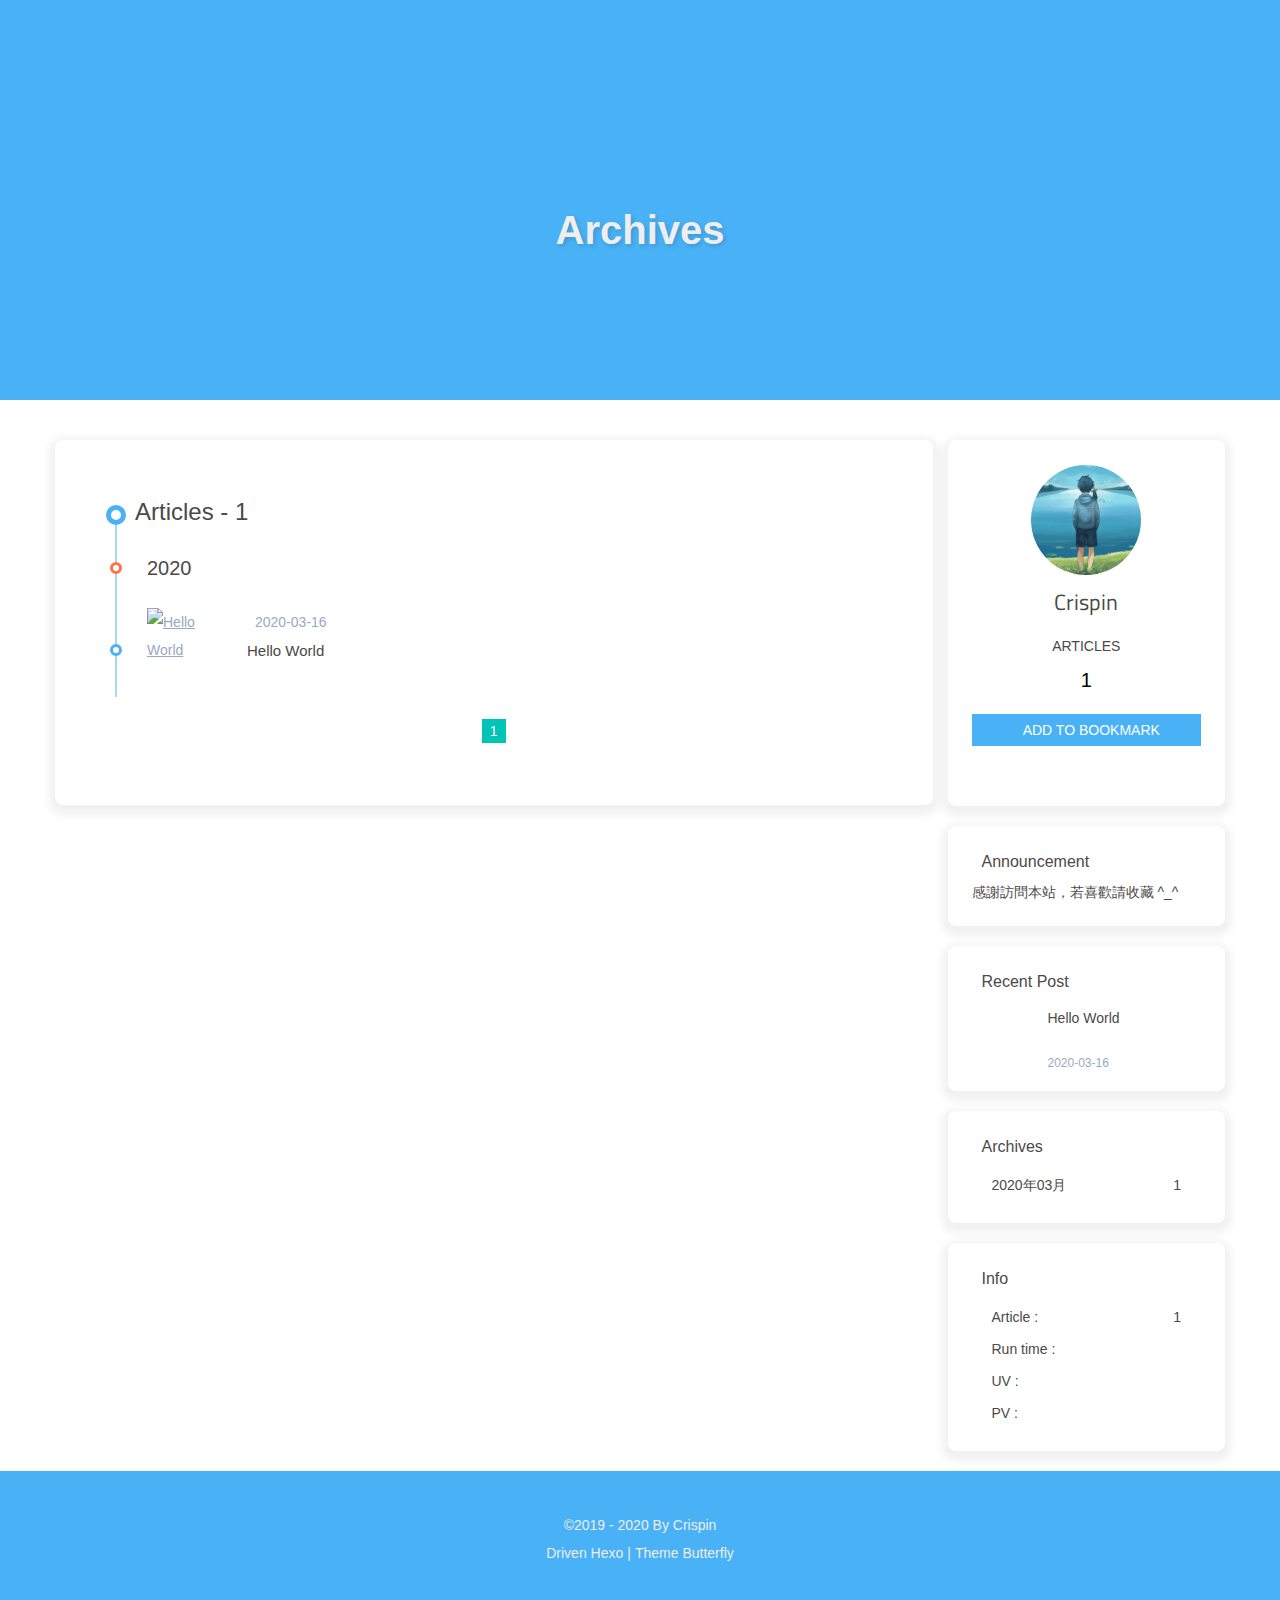
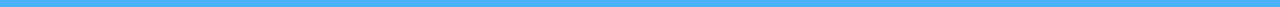
==== commit bcbdb41e: "Site updated: 2020-03-16 14:46:13" ====
--- a/archives/index.html
+++ b/archives/index.html
@@ -1,444 +1,72 @@
-<!DOCTYPE html>
-<html>
-<head>
-  <meta charset="utf-8">
-  
-  <meta name="renderer" content="webkit">
-  <meta http-equiv="X-UA-Compatible" content="IE=edge" >
-  <link rel="dns-prefetch" href="http://yoursite.com">
-  <title>Archives | MEMStech</title>
-  <meta name="viewport" content="width=device-width, initial-scale=1, maximum-scale=1">
-  <meta property="og:type" content="website">
-<meta property="og:title" content="MEMStech">
-<meta property="og:url" content="http://yoursite.com/archives/index.html">
-<meta property="og:site_name" content="MEMStech">
-<meta property="og:locale" content="zh_CN">
-<meta property="article:author" content="Crispin">
-<meta property="article:tag" content="MEMS">
-<meta name="twitter:card" content="summary">
-  
-    <link rel="alternative" href="/atom.xml" title="MEMStech" type="application/atom+xml">
-  
-  
-    <link rel="icon" href="/favicon.png">
-  
-  <link rel="stylesheet" type="text/css" href="/./main.0cf68a.css">
-  <style type="text/css">
-  
-    #container.show {
-      background: linear-gradient(200deg,#a0cfe4,#e8c37e);
-    }
-  </style>
-  
+<!DOCTYPE html><html lang="zh_CN" data-theme="light"><head><meta charset="UTF-8"><meta http-equiv="X-UA-Compatible" content="IE=edge"><meta name="viewport" content="width=device-width, initial-scale=1, maximum-scale=5"><title>Archives | MEMStech</title><meta name="description" content=""><meta name="keywords" content="MEMS"><meta name="author" content="Crispin"><meta name="copyright" content="Crispin"><meta name="format-detection" content="telephone=no"><link rel="shortcut icon" href="/img/favicon.ico"><link rel="preconnect" href="//cdn.jsdelivr.net"><link rel="preconnect" href="https://fonts.googleapis.com" crossorigin><link rel="preconnect" href="//busuanzi.ibruce.info"><meta name="twitter:card" content="summary"><meta name="twitter:title" content="Archives"><meta name="twitter:description" content=""><meta name="twitter:image" content="http://yoursite.com/img/avatar.png"><meta property="og:type" content="website"><meta property="og:title" content="Archives"><meta property="og:url" content="http://yoursite.com/archives/"><meta property="og:site_name" content="MEMStech"><meta property="og:description" content=""><meta property="og:image" content="http://yoursite.com/img/avatar.png"><meta http-equiv="Cache-Control" content="no-transform"><meta http-equiv="Cache-Control" content="no-siteapp"><script src="https://cdn.jsdelivr.net/npm/js-cookie/dist/js.cookie.min.js"></script><script>const autoChangeMode = 'false'
+var t = Cookies.get("theme");
+if (autoChangeMode == '1'){
+const isDarkMode = window.matchMedia("(prefers-color-scheme: dark)").matches
+const isLightMode = window.matchMedia("(prefers-color-scheme: light)").matches
+const isNotSpecified = window.matchMedia("(prefers-color-scheme: no-preference)").matches
+const hasNoSupport = !isDarkMode && !isLightMode && !isNotSpecified
 
-  
-
-<meta name="generator" content="Hexo 4.2.0"></head>
-
-<body>
-  <div id="container" q-class="show:isCtnShow">
-    <canvas id="anm-canvas" class="anm-canvas"></canvas>
-    <div class="left-col" q-class="show:isShow">
-      
-<div class="overlay" style="background: #4d4d4d"></div>
-<div class="intrude-less">
-	<header id="header" class="inner">
-		<a href="/" class="profilepic">
-			<img src="" class="js-avatar">
-		</a>
-		<hgroup>
-		  <h1 class="header-author"><a href="/">Crispin</a></h1>
-		</hgroup>
-		
-
-		<nav class="header-menu">
-			<ul>
-			
-				<li><a href="/">主页</a></li>
-	        
-				<li><a href="/tags/%E9%9A%8F%E7%AC%94/">随笔</a></li>
-	        
-			</ul>
-		</nav>
-		<nav class="header-smart-menu">
-    		
-    			
-    			<a q-on="click: openSlider(e, 'innerArchive')" href="javascript:void(0)">所有文章</a>
-    			
-            
-    			
-    			<a q-on="click: openSlider(e, 'friends')" href="javascript:void(0)">友链</a>
-    			
-            
-    			
-    			<a q-on="click: openSlider(e, 'aboutme')" href="javascript:void(0)">关于我</a>
-    			
-            
-		</nav>
-		<nav class="header-nav">
-			<div class="social">
-				
-					<a class="github" target="_blank" href="#" title="github"><i class="icon-github"></i></a>
-		        
-					<a class="weibo" target="_blank" href="#" title="weibo"><i class="icon-weibo"></i></a>
-		        
-					<a class="rss" target="_blank" href="#" title="rss"><i class="icon-rss"></i></a>
-		        
-					<a class="zhihu" target="_blank" href="#" title="zhihu"><i class="icon-zhihu"></i></a>
-		        
-			</div>
-		</nav>
-	</header>		
-</div>
-
-    </div>
-    <div class="mid-col" q-class="show:isShow,hide:isShow|isFalse">
-      
-<nav id="mobile-nav">
-  	<div class="overlay js-overlay" style="background: #4d4d4d"></div>
-	<div class="btnctn js-mobile-btnctn">
-  		<div class="slider-trigger list" q-on="click: openSlider(e)"><i class="icon icon-sort"></i></div>
-	</div>
-	<div class="intrude-less">
-		<header id="header" class="inner">
-			<div class="profilepic">
-				<img src="" class="js-avatar">
-			</div>
-			<hgroup>
-			  <h1 class="header-author js-header-author">Crispin</h1>
-			</hgroup>
-			
-			
-			
-				
-			
-				
-			
-			
-			
-			<nav class="header-nav">
-				<div class="social">
-					
-						<a class="github" target="_blank" href="#" title="github"><i class="icon-github"></i></a>
-			        
-						<a class="weibo" target="_blank" href="#" title="weibo"><i class="icon-weibo"></i></a>
-			        
-						<a class="rss" target="_blank" href="#" title="rss"><i class="icon-rss"></i></a>
-			        
-						<a class="zhihu" target="_blank" href="#" title="zhihu"><i class="icon-zhihu"></i></a>
-			        
-				</div>
-			</nav>
-
-			<nav class="header-menu js-header-menu">
-				<ul style="width: 50%">
-				
-				
-					<li style="width: 50%"><a href="/">主页</a></li>
-		        
-					<li style="width: 50%"><a href="/tags/%E9%9A%8F%E7%AC%94/">随笔</a></li>
-		        
-				</ul>
-			</nav>
-		</header>				
-	</div>
-	<div class="mobile-mask" style="display:none" q-show="isShow"></div>
-</nav>
-
-      <div id="wrapper" class="body-wrap">
-        <div class="menu-l">
-          <div class="canvas-wrap">
-            <canvas data-colors="#eaeaea" data-sectionHeight="100" data-contentId="js-content" id="myCanvas1" class="anm-canvas"></canvas>
-          </div>
-          <div id="js-content" class="content-ll">
-            
-  
-  
-    
-    
-      
-      
-      <section class="archives-wrap">
-        <div class="archive-year-wrap">
-          <a href="/archives/2020" class="archive-year">2020</a>
-        </div>
-        <div class="archives">
-    
-    <article class="archive-article archive-type-post">
-  <div class="archive-article-inner">
-    <header class="archive-article-header">
-      	<div class="article-meta">
-	      	<a href="/2020/03/16/hello-world/" class="archive-article-date">
-  	<time datetime="2020-03-16T03:52:12.536Z" itemprop="datePublished"><i class="icon-calendar icon"></i>2020-03-16</time>
-</a>
-        </div>
-    	 
-  
-    <h1 itemprop="name">
-      <a class="archive-article-title" href="/2020/03/16/hello-world/">Hello World</a>
-    </h1>
-  
-
-        <div class="article-info info-on-right">
-          
-          
-
-        </div>
-        <div class="clearfix"></div>
-    </header>
-  </div>
-</article>
-  
-  
-    </div></section>
-  
-
-    
+if (t === undefined){
+  if (isLightMode) activateLightMode()
+  else if (isDarkMode) activateDarkMode()
+  else if (isNotSpecified || hasNoSupport){
+    console.log('You specified no preference for a color scheme or your browser does not support it. I Schedule dark mode during night time.')
+    now = new Date();
+    hour = now.getHours();
+    isNight = hour < 6 || hour >= 18
+    isNight ? activateDarkMode() : activateLightMode()
+}
+} else if (t == 'light') activateLightMode()
+else activateDarkMode()
 
 
-          </div>
-        </div>
-      </div>
-      <footer id="footer">
-  <div class="outer">
-    <div id="footer-info">
-    	<div class="footer-left">
-    		&copy; 2020 Crispin
-    	</div>
-      	<div class="footer-right">
-      		<a href="http://hexo.io/" target="_blank">Hexo</a>  Theme <a href="https://github.com/litten/hexo-theme-yilia" target="_blank">Yilia</a> by Litten
-      	</div>
-    </div>
-  </div>
-</footer>
-    </div>
-    <script>
-	var yiliaConfig = {
-		mathjax: false,
-		isHome: false,
-		isPost: false,
-		isArchive: true,
-		isTag: false,
-		isCategory: false,
-		open_in_new: false,
-		toc_hide_index: true,
-		root: "/",
-		innerArchive: true,
-		showTags: false
-	}
-</script>
+} else if (autoChangeMode == '2'){
+  now = new Date();
+  hour = now.getHours();
+  isNight = hour < 6 || hour >= 18
+  if(t === undefined) isNight? activateDarkMode() : activateLightMode()
+  else if (t === 'light') activateLightMode()
+  else activateDarkMode() 
+} else {
+  if ( t == 'dark' ) activateDarkMode()
+  else if ( t == 'light') activateLightMode()
+}
 
-<script>!function(t){function n(e){if(r[e])return r[e].exports;var i=r[e]={exports:{},id:e,loaded:!1};return t[e].call(i.exports,i,i.exports,n),i.loaded=!0,i.exports}var r={};n.m=t,n.c=r,n.p="./",n(0)}([function(t,n,r){r(195),t.exports=r(191)},function(t,n,r){var e=r(3),i=r(52),o=r(27),u=r(28),c=r(53),f="prototype",a=function(t,n,r){var s,l,h,v,p=t&a.F,d=t&a.G,y=t&a.S,g=t&a.P,b=t&a.B,m=d?e:y?e[n]||(e[n]={}):(e[n]||{})[f],x=d?i:i[n]||(i[n]={}),w=x[f]||(x[f]={});d&&(r=n);for(s in r)l=!p&&m&&void 0!==m[s],h=(l?m:r)[s],v=b&&l?c(h,e):g&&"function"==typeof h?c(Function.call,h):h,m&&u(m,s,h,t&a.U),x[s]!=h&&o(x,s,v),g&&w[s]!=h&&(w[s]=h)};e.core=i,a.F=1,a.G=2,a.S=4,a.P=8,a.B=16,a.W=32,a.U=64,a.R=128,t.exports=a},function(t,n,r){var e=r(6);t.exports=function(t){if(!e(t))throw TypeError(t+" is not an object!");return t}},function(t,n){var r=t.exports="undefined"!=typeof window&&window.Math==Math?window:"undefined"!=typeof self&&self.Math==Math?self:Function("return this")();"number"==typeof __g&&(__g=r)},function(t,n){t.exports=function(t){try{return!!t()}catch(t){return!0}}},function(t,n){var r=t.exports="undefined"!=typeof window&&window.Math==Math?window:"undefined"!=typeof self&&self.Math==Math?self:Function("return this")();"number"==typeof __g&&(__g=r)},function(t,n){t.exports=function(t){return"object"==typeof t?null!==t:"function"==typeof t}},function(t,n,r){var e=r(126)("wks"),i=r(76),o=r(3).Symbol,u="function"==typeof o;(t.exports=function(t){return e[t]||(e[t]=u&&o[t]||(u?o:i)("Symbol."+t))}).store=e},function(t,n){var r={}.hasOwnProperty;t.exports=function(t,n){return r.call(t,n)}},function(t,n,r){var e=r(94),i=r(33);t.exports=function(t){return e(i(t))}},function(t,n,r){t.exports=!r(4)(function(){return 7!=Object.defineProperty({},"a",{get:function(){return 7}}).a})},function(t,n,r){var e=r(2),i=r(167),o=r(50),u=Object.defineProperty;n.f=r(10)?Object.defineProperty:function(t,n,r){if(e(t),n=o(n,!0),e(r),i)try{return u(t,n,r)}catch(t){}if("get"in r||"set"in r)throw TypeError("Accessors not supported!");return"value"in r&&(t[n]=r.value),t}},function(t,n,r){t.exports=!r(18)(function(){return 7!=Object.defineProperty({},"a",{get:function(){return 7}}).a})},function(t,n,r){var e=r(14),i=r(22);t.exports=r(12)?function(t,n,r){return e.f(t,n,i(1,r))}:function(t,n,r){return t[n]=r,t}},function(t,n,r){var e=r(20),i=r(58),o=r(42),u=Object.defineProperty;n.f=r(12)?Object.defineProperty:function(t,n,r){if(e(t),n=o(n,!0),e(r),i)try{return u(t,n,r)}catch(t){}if("get"in r||"set"in r)throw TypeError("Accessors not supported!");return"value"in r&&(t[n]=r.value),t}},function(t,n,r){var e=r(40)("wks"),i=r(23),o=r(5).Symbol,u="function"==typeof o;(t.exports=function(t){return e[t]||(e[t]=u&&o[t]||(u?o:i)("Symbol."+t))}).store=e},function(t,n,r){var e=r(67),i=Math.min;t.exports=function(t){return t>0?i(e(t),9007199254740991):0}},function(t,n,r){var e=r(46);t.exports=function(t){return Object(e(t))}},function(t,n){t.exports=function(t){try{return!!t()}catch(t){return!0}}},function(t,n,r){var e=r(63),i=r(34);t.exports=Object.keys||function(t){return e(t,i)}},function(t,n,r){var e=r(21);t.exports=function(t){if(!e(t))throw TypeError(t+" is not an object!");return t}},function(t,n){t.exports=function(t){return"object"==typeof t?null!==t:"function"==typeof t}},function(t,n){t.exports=function(t,n){return{enumerable:!(1&t),configurable:!(2&t),writable:!(4&t),value:n}}},function(t,n){var r=0,e=Math.random();t.exports=function(t){return"Symbol(".concat(void 0===t?"":t,")_",(++r+e).toString(36))}},function(t,n){var r={}.hasOwnProperty;t.exports=function(t,n){return r.call(t,n)}},function(t,n){var r=t.exports={version:"2.4.0"};"number"==typeof __e&&(__e=r)},function(t,n){t.exports=function(t){if("function"!=typeof t)throw TypeError(t+" is not a function!");return t}},function(t,n,r){var e=r(11),i=r(66);t.exports=r(10)?function(t,n,r){return e.f(t,n,i(1,r))}:function(t,n,r){return t[n]=r,t}},function(t,n,r){var e=r(3),i=r(27),o=r(24),u=r(76)("src"),c="toString",f=Function[c],a=(""+f).split(c);r(52).inspectSource=function(t){return f.call(t)},(t.exports=function(t,n,r,c){var f="function"==typeof r;f&&(o(r,"name")||i(r,"name",n)),t[n]!==r&&(f&&(o(r,u)||i(r,u,t[n]?""+t[n]:a.join(String(n)))),t===e?t[n]=r:c?t[n]?t[n]=r:i(t,n,r):(delete t[n],i(t,n,r)))})(Function.prototype,c,function(){return"function"==typeof this&&this[u]||f.call(this)})},function(t,n,r){var e=r(1),i=r(4),o=r(46),u=function(t,n,r,e){var i=String(o(t)),u="<"+n;return""!==r&&(u+=" "+r+'="'+String(e).replace(/"/g,"&quot;")+'"'),u+">"+i+"</"+n+">"};t.exports=function(t,n){var r={};r[t]=n(u),e(e.P+e.F*i(function(){var n=""[t]('"');return n!==n.toLowerCase()||n.split('"').length>3}),"String",r)}},function(t,n,r){var e=r(115),i=r(46);t.exports=function(t){return e(i(t))}},function(t,n,r){var e=r(116),i=r(66),o=r(30),u=r(50),c=r(24),f=r(167),a=Object.getOwnPropertyDescriptor;n.f=r(10)?a:function(t,n){if(t=o(t),n=u(n,!0),f)try{return a(t,n)}catch(t){}if(c(t,n))return i(!e.f.call(t,n),t[n])}},function(t,n,r){var e=r(24),i=r(17),o=r(145)("IE_PROTO"),u=Object.prototype;t.exports=Object.getPrototypeOf||function(t){return t=i(t),e(t,o)?t[o]:"function"==typeof t.constructor&&t instanceof t.constructor?t.constructor.prototype:t instanceof Object?u:null}},function(t,n){t.exports=function(t){if(void 0==t)throw TypeError("Can't call method on  "+t);return t}},function(t,n){t.exports="constructor,hasOwnProperty,isPrototypeOf,propertyIsEnumerable,toLocaleString,toString,valueOf".split(",")},function(t,n){t.exports={}},function(t,n){t.exports=!0},function(t,n){n.f={}.propertyIsEnumerable},function(t,n,r){var e=r(14).f,i=r(8),o=r(15)("toStringTag");t.exports=function(t,n,r){t&&!i(t=r?t:t.prototype,o)&&e(t,o,{configurable:!0,value:n})}},function(t,n,r){var e=r(40)("keys"),i=r(23);t.exports=function(t){return e[t]||(e[t]=i(t))}},function(t,n,r){var e=r(5),i="__core-js_shared__",o=e[i]||(e[i]={});t.exports=function(t){return o[t]||(o[t]={})}},function(t,n){var r=Math.ceil,e=Math.floor;t.exports=function(t){return isNaN(t=+t)?0:(t>0?e:r)(t)}},function(t,n,r){var e=r(21);t.exports=function(t,n){if(!e(t))return t;var r,i;if(n&&"function"==typeof(r=t.toString)&&!e(i=r.call(t)))return i;if("function"==typeof(r=t.valueOf)&&!e(i=r.call(t)))return i;if(!n&&"function"==typeof(r=t.toString)&&!e(i=r.call(t)))return i;throw TypeError("Can't convert object to primitive value")}},function(t,n,r){var e=r(5),i=r(25),o=r(36),u=r(44),c=r(14).f;t.exports=function(t){var n=i.Symbol||(i.Symbol=o?{}:e.Symbol||{});"_"==t.charAt(0)||t in n||c(n,t,{value:u.f(t)})}},function(t,n,r){n.f=r(15)},function(t,n){var r={}.toString;t.exports=function(t){return r.call(t).slice(8,-1)}},function(t,n){t.exports=function(t){if(void 0==t)throw TypeError("Can't call method on  "+t);return t}},function(t,n,r){var e=r(4);t.exports=function(t,n){return!!t&&e(function(){n?t.call(null,function(){},1):t.call(null)})}},function(t,n,r){var e=r(53),i=r(115),o=r(17),u=r(16),c=r(203);t.exports=function(t,n){var r=1==t,f=2==t,a=3==t,s=4==t,l=6==t,h=5==t||l,v=n||c;return function(n,c,p){for(var d,y,g=o(n),b=i(g),m=e(c,p,3),x=u(b.length),w=0,S=r?v(n,x):f?v(n,0):void 0;x>w;w++)if((h||w in b)&&(d=b[w],y=m(d,w,g),t))if(r)S[w]=y;else if(y)switch(t){case 3:return!0;case 5:return d;case 6:return w;case 2:S.push(d)}else if(s)return!1;return l?-1:a||s?s:S}}},function(t,n,r){var e=r(1),i=r(52),o=r(4);t.exports=function(t,n){var r=(i.Object||{})[t]||Object[t],u={};u[t]=n(r),e(e.S+e.F*o(function(){r(1)}),"Object",u)}},function(t,n,r){var e=r(6);t.exports=function(t,n){if(!e(t))return t;var r,i;if(n&&"function"==typeof(r=t.toString)&&!e(i=r.call(t)))return i;if("function"==typeof(r=t.valueOf)&&!e(i=r.call(t)))return i;if(!n&&"function"==typeof(r=t.toString)&&!e(i=r.call(t)))return i;throw TypeError("Can't convert object to primitive value")}},function(t,n,r){var e=r(5),i=r(25),o=r(91),u=r(13),c="prototype",f=function(t,n,r){var a,s,l,h=t&f.F,v=t&f.G,p=t&f.S,d=t&f.P,y=t&f.B,g=t&f.W,b=v?i:i[n]||(i[n]={}),m=b[c],x=v?e:p?e[n]:(e[n]||{})[c];v&&(r=n);for(a in r)(s=!h&&x&&void 0!==x[a])&&a in b||(l=s?x[a]:r[a],b[a]=v&&"function"!=typeof x[a]?r[a]:y&&s?o(l,e):g&&x[a]==l?function(t){var n=function(n,r,e){if(this instanceof t){switch(arguments.length){case 0:return new t;case 1:return new t(n);case 2:return new t(n,r)}return new t(n,r,e)}return t.apply(this,arguments)};return n[c]=t[c],n}(l):d&&"function"==typeof l?o(Function.call,l):l,d&&((b.virtual||(b.virtual={}))[a]=l,t&f.R&&m&&!m[a]&&u(m,a,l)))};f.F=1,f.G=2,f.S=4,f.P=8,f.B=16,f.W=32,f.U=64,f.R=128,t.exports=f},function(t,n){var r=t.exports={version:"2.4.0"};"number"==typeof __e&&(__e=r)},function(t,n,r){var e=r(26);t.exports=function(t,n,r){if(e(t),void 0===n)return t;switch(r){case 1:return function(r){return t.call(n,r)};case 2:return function(r,e){return t.call(n,r,e)};case 3:return function(r,e,i){return t.call(n,r,e,i)}}return function(){return t.apply(n,arguments)}}},function(t,n,r){var e=r(183),i=r(1),o=r(126)("metadata"),u=o.store||(o.store=new(r(186))),c=function(t,n,r){var i=u.get(t);if(!i){if(!r)return;u.set(t,i=new e)}var o=i.get(n);if(!o){if(!r)return;i.set(n,o=new e)}return o},f=function(t,n,r){var e=c(n,r,!1);return void 0!==e&&e.has(t)},a=function(t,n,r){var e=c(n,r,!1);return void 0===e?void 0:e.get(t)},s=function(t,n,r,e){c(r,e,!0).set(t,n)},l=function(t,n){var r=c(t,n,!1),e=[];return r&&r.forEach(function(t,n){e.push(n)}),e},h=function(t){return void 0===t||"symbol"==typeof t?t:String(t)},v=function(t){i(i.S,"Reflect",t)};t.exports={store:u,map:c,has:f,get:a,set:s,keys:l,key:h,exp:v}},function(t,n,r){"use strict";if(r(10)){var e=r(69),i=r(3),o=r(4),u=r(1),c=r(127),f=r(152),a=r(53),s=r(68),l=r(66),h=r(27),v=r(73),p=r(67),d=r(16),y=r(75),g=r(50),b=r(24),m=r(180),x=r(114),w=r(6),S=r(17),_=r(137),O=r(70),E=r(32),P=r(71).f,j=r(154),F=r(76),M=r(7),A=r(48),N=r(117),T=r(146),I=r(155),k=r(80),L=r(123),R=r(74),C=r(130),D=r(160),U=r(11),W=r(31),G=U.f,B=W.f,V=i.RangeError,z=i.TypeError,q=i.Uint8Array,K="ArrayBuffer",J="Shared"+K,Y="BYTES_PER_ELEMENT",H="prototype",$=Array[H],X=f.ArrayBuffer,Q=f.DataView,Z=A(0),tt=A(2),nt=A(3),rt=A(4),et=A(5),it=A(6),ot=N(!0),ut=N(!1),ct=I.values,ft=I.keys,at=I.entries,st=$.lastIndexOf,lt=$.reduce,ht=$.reduceRight,vt=$.join,pt=$.sort,dt=$.slice,yt=$.toString,gt=$.toLocaleString,bt=M("iterator"),mt=M("toStringTag"),xt=F("typed_constructor"),wt=F("def_constructor"),St=c.CONSTR,_t=c.TYPED,Ot=c.VIEW,Et="Wrong length!",Pt=A(1,function(t,n){return Tt(T(t,t[wt]),n)}),jt=o(function(){return 1===new q(new Uint16Array([1]).buffer)[0]}),Ft=!!q&&!!q[H].set&&o(function(){new q(1).set({})}),Mt=function(t,n){if(void 0===t)throw z(Et);var r=+t,e=d(t);if(n&&!m(r,e))throw V(Et);return e},At=function(t,n){var r=p(t);if(r<0||r%n)throw V("Wrong offset!");return r},Nt=function(t){if(w(t)&&_t in t)return t;throw z(t+" is not a typed array!")},Tt=function(t,n){if(!(w(t)&&xt in t))throw z("It is not a typed array constructor!");return new t(n)},It=function(t,n){return kt(T(t,t[wt]),n)},kt=function(t,n){for(var r=0,e=n.length,i=Tt(t,e);e>r;)i[r]=n[r++];return i},Lt=function(t,n,r){G(t,n,{get:function(){return this._d[r]}})},Rt=function(t){var n,r,e,i,o,u,c=S(t),f=arguments.length,s=f>1?arguments[1]:void 0,l=void 0!==s,h=j(c);if(void 0!=h&&!_(h)){for(u=h.call(c),e=[],n=0;!(o=u.next()).done;n++)e.push(o.value);c=e}for(l&&f>2&&(s=a(s,arguments[2],2)),n=0,r=d(c.length),i=Tt(this,r);r>n;n++)i[n]=l?s(c[n],n):c[n];return i},Ct=function(){for(var t=0,n=arguments.length,r=Tt(this,n);n>t;)r[t]=arguments[t++];return r},Dt=!!q&&o(function(){gt.call(new q(1))}),Ut=function(){return gt.apply(Dt?dt.call(Nt(this)):Nt(this),arguments)},Wt={copyWithin:function(t,n){return D.call(Nt(this),t,n,arguments.length>2?arguments[2]:void 0)},every:function(t){return rt(Nt(this),t,arguments.length>1?arguments[1]:void 0)},fill:function(t){return C.apply(Nt(this),arguments)},filter:function(t){return It(this,tt(Nt(this),t,arguments.length>1?arguments[1]:void 0))},find:function(t){return et(Nt(this),t,arguments.length>1?arguments[1]:void 0)},findIndex:function(t){return it(Nt(this),t,arguments.length>1?arguments[1]:void 0)},forEach:function(t){Z(Nt(this),t,arguments.length>1?arguments[1]:void 0)},indexOf:function(t){return ut(Nt(this),t,arguments.length>1?arguments[1]:void 0)},includes:function(t){return ot(Nt(this),t,arguments.length>1?arguments[1]:void 0)},join:function(t){return vt.apply(Nt(this),arguments)},lastIndexOf:function(t){return st.apply(Nt(this),arguments)},map:function(t){return Pt(Nt(this),t,arguments.length>1?arguments[1]:void 0)},reduce:function(t){return lt.apply(Nt(this),arguments)},reduceRight:function(t){return ht.apply(Nt(this),arguments)},reverse:function(){for(var t,n=this,r=Nt(n).length,e=Math.floor(r/2),i=0;i<e;)t=n[i],n[i++]=n[--r],n[r]=t;return n},some:function(t){return nt(Nt(this),t,arguments.length>1?arguments[1]:void 0)},sort:function(t){return pt.call(Nt(this),t)},subarray:function(t,n){var r=Nt(this),e=r.length,i=y(t,e);return new(T(r,r[wt]))(r.buffer,r.byteOffset+i*r.BYTES_PER_ELEMENT,d((void 0===n?e:y(n,e))-i))}},Gt=function(t,n){return It(this,dt.call(Nt(this),t,n))},Bt=function(t){Nt(this);var n=At(arguments[1],1),r=this.length,e=S(t),i=d(e.length),o=0;if(i+n>r)throw V(Et);for(;o<i;)this[n+o]=e[o++]},Vt={entries:function(){return at.call(Nt(this))},keys:function(){return ft.call(Nt(this))},values:function(){return ct.call(Nt(this))}},zt=function(t,n){return w(t)&&t[_t]&&"symbol"!=typeof n&&n in t&&String(+n)==String(n)},qt=function(t,n){return zt(t,n=g(n,!0))?l(2,t[n]):B(t,n)},Kt=function(t,n,r){return!(zt(t,n=g(n,!0))&&w(r)&&b(r,"value"))||b(r,"get")||b(r,"set")||r.configurable||b(r,"writable")&&!r.writable||b(r,"enumerable")&&!r.enumerable?G(t,n,r):(t[n]=r.value,t)};St||(W.f=qt,U.f=Kt),u(u.S+u.F*!St,"Object",{getOwnPropertyDescriptor:qt,defineProperty:Kt}),o(function(){yt.call({})})&&(yt=gt=function(){return vt.call(this)});var Jt=v({},Wt);v(Jt,Vt),h(Jt,bt,Vt.values),v(Jt,{slice:Gt,set:Bt,constructor:function(){},toString:yt,toLocaleString:Ut}),Lt(Jt,"buffer","b"),Lt(Jt,"byteOffset","o"),Lt(Jt,"byteLength","l"),Lt(Jt,"length","e"),G(Jt,mt,{get:function(){return this[_t]}}),t.exports=function(t,n,r,f){f=!!f;var a=t+(f?"Clamped":"")+"Array",l="Uint8Array"!=a,v="get"+t,p="set"+t,y=i[a],g=y||{},b=y&&E(y),m=!y||!c.ABV,S={},_=y&&y[H],j=function(t,r){var e=t._d;return e.v[v](r*n+e.o,jt)},F=function(t,r,e){var i=t._d;f&&(e=(e=Math.round(e))<0?0:e>255?255:255&e),i.v[p](r*n+i.o,e,jt)},M=function(t,n){G(t,n,{get:function(){return j(this,n)},set:function(t){return F(this,n,t)},enumerable:!0})};m?(y=r(function(t,r,e,i){s(t,y,a,"_d");var o,u,c,f,l=0,v=0;if(w(r)){if(!(r instanceof X||(f=x(r))==K||f==J))return _t in r?kt(y,r):Rt.call(y,r);o=r,v=At(e,n);var p=r.byteLength;if(void 0===i){if(p%n)throw V(Et);if((u=p-v)<0)throw V(Et)}else if((u=d(i)*n)+v>p)throw V(Et);c=u/n}else c=Mt(r,!0),u=c*n,o=new X(u);for(h(t,"_d",{b:o,o:v,l:u,e:c,v:new Q(o)});l<c;)M(t,l++)}),_=y[H]=O(Jt),h(_,"constructor",y)):L(function(t){new y(null),new y(t)},!0)||(y=r(function(t,r,e,i){s(t,y,a);var o;return w(r)?r instanceof X||(o=x(r))==K||o==J?void 0!==i?new g(r,At(e,n),i):void 0!==e?new g(r,At(e,n)):new g(r):_t in r?kt(y,r):Rt.call(y,r):new g(Mt(r,l))}),Z(b!==Function.prototype?P(g).concat(P(b)):P(g),function(t){t in y||h(y,t,g[t])}),y[H]=_,e||(_.constructor=y));var A=_[bt],N=!!A&&("values"==A.name||void 0==A.name),T=Vt.values;h(y,xt,!0),h(_,_t,a),h(_,Ot,!0),h(_,wt,y),(f?new y(1)[mt]==a:mt in _)||G(_,mt,{get:function(){return a}}),S[a]=y,u(u.G+u.W+u.F*(y!=g),S),u(u.S,a,{BYTES_PER_ELEMENT:n,from:Rt,of:Ct}),Y in _||h(_,Y,n),u(u.P,a,Wt),R(a),u(u.P+u.F*Ft,a,{set:Bt}),u(u.P+u.F*!N,a,Vt),u(u.P+u.F*(_.toString!=yt),a,{toString:yt}),u(u.P+u.F*o(function(){new y(1).slice()}),a,{slice:Gt}),u(u.P+u.F*(o(function(){return[1,2].toLocaleString()!=new y([1,2]).toLocaleString()})||!o(function(){_.toLocaleString.call([1,2])})),a,{toLocaleString:Ut}),k[a]=N?A:T,e||N||h(_,bt,T)}}else t.exports=function(){}},function(t,n){var r={}.toString;t.exports=function(t){return r.call(t).slice(8,-1)}},function(t,n,r){var e=r(21),i=r(5).document,o=e(i)&&e(i.createElement);t.exports=function(t){return o?i.createElement(t):{}}},function(t,n,r){t.exports=!r(12)&&!r(18)(function(){return 7!=Object.defineProperty(r(57)("div"),"a",{get:function(){return 7}}).a})},function(t,n,r){"use strict";var e=r(36),i=r(51),o=r(64),u=r(13),c=r(8),f=r(35),a=r(96),s=r(38),l=r(103),h=r(15)("iterator"),v=!([].keys&&"next"in[].keys()),p="keys",d="values",y=function(){return this};t.exports=function(t,n,r,g,b,m,x){a(r,n,g);var w,S,_,O=function(t){if(!v&&t in F)return F[t];switch(t){case p:case d:return function(){return new r(this,t)}}return function(){return new r(this,t)}},E=n+" Iterator",P=b==d,j=!1,F=t.prototype,M=F[h]||F["@@iterator"]||b&&F[b],A=M||O(b),N=b?P?O("entries"):A:void 0,T="Array"==n?F.entries||M:M;if(T&&(_=l(T.call(new t)))!==Object.prototype&&(s(_,E,!0),e||c(_,h)||u(_,h,y)),P&&M&&M.name!==d&&(j=!0,A=function(){return M.call(this)}),e&&!x||!v&&!j&&F[h]||u(F,h,A),f[n]=A,f[E]=y,b)if(w={values:P?A:O(d),keys:m?A:O(p),entries:N},x)for(S in w)S in F||o(F,S,w[S]);else i(i.P+i.F*(v||j),n,w);return w}},function(t,n,r){var e=r(20),i=r(100),o=r(34),u=r(39)("IE_PROTO"),c=function(){},f="prototype",a=function(){var t,n=r(57)("iframe"),e=o.length;for(n.style.display="none",r(93).appendChild(n),n.src="javascript:",t=n.contentWindow.document,t.open(),t.write("<script>document.F=Object<\/script>"),t.close(),a=t.F;e--;)delete a[f][o[e]];return a()};t.exports=Object.create||function(t,n){var r;return null!==t?(c[f]=e(t),r=new c,c[f]=null,r[u]=t):r=a(),void 0===n?r:i(r,n)}},function(t,n,r){var e=r(63),i=r(34).concat("length","prototype");n.f=Object.getOwnPropertyNames||function(t){return e(t,i)}},function(t,n){n.f=Object.getOwnPropertySymbols},function(t,n,r){var e=r(8),i=r(9),o=r(90)(!1),u=r(39)("IE_PROTO");t.exports=function(t,n){var r,c=i(t),f=0,a=[];for(r in c)r!=u&&e(c,r)&&a.push(r);for(;n.length>f;)e(c,r=n[f++])&&(~o(a,r)||a.push(r));return a}},function(t,n,r){t.exports=r(13)},function(t,n,r){var e=r(76)("meta"),i=r(6),o=r(24),u=r(11).f,c=0,f=Object.isExtensible||function(){return!0},a=!r(4)(function(){return f(Object.preventExtensions({}))}),s=function(t){u(t,e,{value:{i:"O"+ ++c,w:{}}})},l=function(t,n){if(!i(t))return"symbol"==typeof t?t:("string"==typeof t?"S":"P")+t;if(!o(t,e)){if(!f(t))return"F";if(!n)return"E";s(t)}return t[e].i},h=function(t,n){if(!o(t,e)){if(!f(t))return!0;if(!n)return!1;s(t)}return t[e].w},v=function(t){return a&&p.NEED&&f(t)&&!o(t,e)&&s(t),t},p=t.exports={KEY:e,NEED:!1,fastKey:l,getWeak:h,onFreeze:v}},function(t,n){t.exports=function(t,n){return{enumerable:!(1&t),configurable:!(2&t),writable:!(4&t),value:n}}},function(t,n){var r=Math.ceil,e=Math.floor;t.exports=function(t){return isNaN(t=+t)?0:(t>0?e:r)(t)}},function(t,n){t.exports=function(t,n,r,e){if(!(t instanceof n)||void 0!==e&&e in t)throw TypeError(r+": incorrect invocation!");return t}},function(t,n){t.exports=!1},function(t,n,r){var e=r(2),i=r(173),o=r(133),u=r(145)("IE_PROTO"),c=function(){},f="prototype",a=function(){var t,n=r(132)("iframe"),e=o.length;for(n.style.display="none",r(135).appendChild(n),n.src="javascript:",t=n.contentWindow.document,t.open(),t.write("<script>document.F=Object<\/script>"),t.close(),a=t.F;e--;)delete a[f][o[e]];return a()};t.exports=Object.create||function(t,n){var r;return null!==t?(c[f]=e(t),r=new c,c[f]=null,r[u]=t):r=a(),void 0===n?r:i(r,n)}},function(t,n,r){var e=r(175),i=r(133).concat("length","prototype");n.f=Object.getOwnPropertyNames||function(t){return e(t,i)}},function(t,n,r){var e=r(175),i=r(133);t.exports=Object.keys||function(t){return e(t,i)}},function(t,n,r){var e=r(28);t.exports=function(t,n,r){for(var i in n)e(t,i,n[i],r);return t}},function(t,n,r){"use strict";var e=r(3),i=r(11),o=r(10),u=r(7)("species");t.exports=function(t){var n=e[t];o&&n&&!n[u]&&i.f(n,u,{configurable:!0,get:function(){return this}})}},function(t,n,r){var e=r(67),i=Math.max,o=Math.min;t.exports=function(t,n){return t=e(t),t<0?i(t+n,0):o(t,n)}},function(t,n){var r=0,e=Math.random();t.exports=function(t){return"Symbol(".concat(void 0===t?"":t,")_",(++r+e).toString(36))}},function(t,n,r){var e=r(33);t.exports=function(t){return Object(e(t))}},function(t,n,r){var e=r(7)("unscopables"),i=Array.prototype;void 0==i[e]&&r(27)(i,e,{}),t.exports=function(t){i[e][t]=!0}},function(t,n,r){var e=r(53),i=r(169),o=r(137),u=r(2),c=r(16),f=r(154),a={},s={},n=t.exports=function(t,n,r,l,h){var v,p,d,y,g=h?function(){return t}:f(t),b=e(r,l,n?2:1),m=0;if("function"!=typeof g)throw TypeError(t+" is not iterable!");if(o(g)){for(v=c(t.length);v>m;m++)if((y=n?b(u(p=t[m])[0],p[1]):b(t[m]))===a||y===s)return y}else for(d=g.call(t);!(p=d.next()).done;)if((y=i(d,b,p.value,n))===a||y===s)return y};n.BREAK=a,n.RETURN=s},function(t,n){t.exports={}},function(t,n,r){var e=r(11).f,i=r(24),o=r(7)("toStringTag");t.exports=function(t,n,r){t&&!i(t=r?t:t.prototype,o)&&e(t,o,{configurable:!0,value:n})}},function(t,n,r){var e=r(1),i=r(46),o=r(4),u=r(150),c="["+u+"]",f="​-",a=RegExp("^"+c+c+"*"),s=RegExp(c+c+"*$"),l=function(t,n,r){var i={},c=o(function(){return!!u[t]()||f[t]()!=f}),a=i[t]=c?n(h):u[t];r&&(i[r]=a),e(e.P+e.F*c,"String",i)},h=l.trim=function(t,n){return t=String(i(t)),1&n&&(t=t.replace(a,"")),2&n&&(t=t.replace(s,"")),t};t.exports=l},function(t,n,r){t.exports={default:r(86),__esModule:!0}},function(t,n,r){t.exports={default:r(87),__esModule:!0}},function(t,n,r){"use strict";function e(t){return t&&t.__esModule?t:{default:t}}n.__esModule=!0;var i=r(84),o=e(i),u=r(83),c=e(u),f="function"==typeof c.default&&"symbol"==typeof o.default?function(t){return typeof t}:function(t){return t&&"function"==typeof c.default&&t.constructor===c.default&&t!==c.default.prototype?"symbol":typeof t};n.default="function"==typeof c.default&&"symbol"===f(o.default)?function(t){return void 0===t?"undefined":f(t)}:function(t){return t&&"function"==typeof c.default&&t.constructor===c.default&&t!==c.default.prototype?"symbol":void 0===t?"undefined":f(t)}},function(t,n,r){r(110),r(108),r(111),r(112),t.exports=r(25).Symbol},function(t,n,r){r(109),r(113),t.exports=r(44).f("iterator")},function(t,n){t.exports=function(t){if("function"!=typeof t)throw TypeError(t+" is not a function!");return t}},function(t,n){t.exports=function(){}},function(t,n,r){var e=r(9),i=r(106),o=r(105);t.exports=function(t){return function(n,r,u){var c,f=e(n),a=i(f.length),s=o(u,a);if(t&&r!=r){for(;a>s;)if((c=f[s++])!=c)return!0}else for(;a>s;s++)if((t||s in f)&&f[s]===r)return t||s||0;return!t&&-1}}},function(t,n,r){var e=r(88);t.exports=function(t,n,r){if(e(t),void 0===n)return t;switch(r){case 1:return function(r){return t.call(n,r)};case 2:return function(r,e){return t.call(n,r,e)};case 3:return function(r,e,i){return t.call(n,r,e,i)}}return function(){return t.apply(n,arguments)}}},function(t,n,r){var e=r(19),i=r(62),o=r(37);t.exports=function(t){var n=e(t),r=i.f;if(r)for(var u,c=r(t),f=o.f,a=0;c.length>a;)f.call(t,u=c[a++])&&n.push(u);return n}},function(t,n,r){t.exports=r(5).document&&document.documentElement},function(t,n,r){var e=r(56);t.exports=Object("z").propertyIsEnumerable(0)?Object:function(t){return"String"==e(t)?t.split(""):Object(t)}},function(t,n,r){var e=r(56);t.exports=Array.isArray||function(t){return"Array"==e(t)}},function(t,n,r){"use strict";var e=r(60),i=r(22),o=r(38),u={};r(13)(u,r(15)("iterator"),function(){return this}),t.exports=function(t,n,r){t.prototype=e(u,{next:i(1,r)}),o(t,n+" Iterator")}},function(t,n){t.exports=function(t,n){return{value:n,done:!!t}}},function(t,n,r){var e=r(19),i=r(9);t.exports=function(t,n){for(var r,o=i(t),u=e(o),c=u.length,f=0;c>f;)if(o[r=u[f++]]===n)return r}},function(t,n,r){var e=r(23)("meta"),i=r(21),o=r(8),u=r(14).f,c=0,f=Object.isExtensible||function(){return!0},a=!r(18)(function(){return f(Object.preventExtensions({}))}),s=function(t){u(t,e,{value:{i:"O"+ ++c,w:{}}})},l=function(t,n){if(!i(t))return"symbol"==typeof t?t:("string"==typeof t?"S":"P")+t;if(!o(t,e)){if(!f(t))return"F";if(!n)return"E";s(t)}return t[e].i},h=function(t,n){if(!o(t,e)){if(!f(t))return!0;if(!n)return!1;s(t)}return t[e].w},v=function(t){return a&&p.NEED&&f(t)&&!o(t,e)&&s(t),t},p=t.exports={KEY:e,NEED:!1,fastKey:l,getWeak:h,onFreeze:v}},function(t,n,r){var e=r(14),i=r(20),o=r(19);t.exports=r(12)?Object.defineProperties:function(t,n){i(t);for(var r,u=o(n),c=u.length,f=0;c>f;)e.f(t,r=u[f++],n[r]);return t}},function(t,n,r){var e=r(37),i=r(22),o=r(9),u=r(42),c=r(8),f=r(58),a=Object.getOwnPropertyDescriptor;n.f=r(12)?a:function(t,n){if(t=o(t),n=u(n,!0),f)try{return a(t,n)}catch(t){}if(c(t,n))return i(!e.f.call(t,n),t[n])}},function(t,n,r){var e=r(9),i=r(61).f,o={}.toString,u="object"==typeof window&&window&&Object.getOwnPropertyNames?Object.getOwnPropertyNames(window):[],c=function(t){try{return i(t)}catch(t){return u.slice()}};t.exports.f=function(t){return u&&"[object Window]"==o.call(t)?c(t):i(e(t))}},function(t,n,r){var e=r(8),i=r(77),o=r(39)("IE_PROTO"),u=Object.prototype;t.exports=Object.getPrototypeOf||function(t){return t=i(t),e(t,o)?t[o]:"function"==typeof t.constructor&&t instanceof t.constructor?t.constructor.prototype:t instanceof Object?u:null}},function(t,n,r){var e=r(41),i=r(33);t.exports=function(t){return function(n,r){var o,u,c=String(i(n)),f=e(r),a=c.length;return f<0||f>=a?t?"":void 0:(o=c.charCodeAt(f),o<55296||o>56319||f+1===a||(u=c.charCodeAt(f+1))<56320||u>57343?t?c.charAt(f):o:t?c.slice(f,f+2):u-56320+(o-55296<<10)+65536)}}},function(t,n,r){var e=r(41),i=Math.max,o=Math.min;t.exports=function(t,n){return t=e(t),t<0?i(t+n,0):o(t,n)}},function(t,n,r){var e=r(41),i=Math.min;t.exports=function(t){return t>0?i(e(t),9007199254740991):0}},function(t,n,r){"use strict";var e=r(89),i=r(97),o=r(35),u=r(9);t.exports=r(59)(Array,"Array",function(t,n){this._t=u(t),this._i=0,this._k=n},function(){var t=this._t,n=this._k,r=this._i++;return!t||r>=t.length?(this._t=void 0,i(1)):"keys"==n?i(0,r):"values"==n?i(0,t[r]):i(0,[r,t[r]])},"values"),o.Arguments=o.Array,e("keys"),e("values"),e("entries")},function(t,n){},function(t,n,r){"use strict";var e=r(104)(!0);r(59)(String,"String",function(t){this._t=String(t),this._i=0},function(){var t,n=this._t,r=this._i;return r>=n.length?{value:void 0,done:!0}:(t=e(n,r),this._i+=t.length,{value:t,done:!1})})},function(t,n,r){"use strict";var e=r(5),i=r(8),o=r(12),u=r(51),c=r(64),f=r(99).KEY,a=r(18),s=r(40),l=r(38),h=r(23),v=r(15),p=r(44),d=r(43),y=r(98),g=r(92),b=r(95),m=r(20),x=r(9),w=r(42),S=r(22),_=r(60),O=r(102),E=r(101),P=r(14),j=r(19),F=E.f,M=P.f,A=O.f,N=e.Symbol,T=e.JSON,I=T&&T.stringify,k="prototype",L=v("_hidden"),R=v("toPrimitive"),C={}.propertyIsEnumerable,D=s("symbol-registry"),U=s("symbols"),W=s("op-symbols"),G=Object[k],B="function"==typeof N,V=e.QObject,z=!V||!V[k]||!V[k].findChild,q=o&&a(function(){return 7!=_(M({},"a",{get:function(){return M(this,"a",{value:7}).a}})).a})?function(t,n,r){var e=F(G,n);e&&delete G[n],M(t,n,r),e&&t!==G&&M(G,n,e)}:M,K=function(t){var n=U[t]=_(N[k]);return n._k=t,n},J=B&&"symbol"==typeof N.iterator?function(t){return"symbol"==typeof t}:function(t){return t instanceof N},Y=function(t,n,r){return t===G&&Y(W,n,r),m(t),n=w(n,!0),m(r),i(U,n)?(r.enumerable?(i(t,L)&&t[L][n]&&(t[L][n]=!1),r=_(r,{enumerable:S(0,!1)})):(i(t,L)||M(t,L,S(1,{})),t[L][n]=!0),q(t,n,r)):M(t,n,r)},H=function(t,n){m(t);for(var r,e=g(n=x(n)),i=0,o=e.length;o>i;)Y(t,r=e[i++],n[r]);return t},$=function(t,n){return void 0===n?_(t):H(_(t),n)},X=function(t){var n=C.call(this,t=w(t,!0));return!(this===G&&i(U,t)&&!i(W,t))&&(!(n||!i(this,t)||!i(U,t)||i(this,L)&&this[L][t])||n)},Q=function(t,n){if(t=x(t),n=w(n,!0),t!==G||!i(U,n)||i(W,n)){var r=F(t,n);return!r||!i(U,n)||i(t,L)&&t[L][n]||(r.enumerable=!0),r}},Z=function(t){for(var n,r=A(x(t)),e=[],o=0;r.length>o;)i(U,n=r[o++])||n==L||n==f||e.push(n);return e},tt=function(t){for(var n,r=t===G,e=A(r?W:x(t)),o=[],u=0;e.length>u;)!i(U,n=e[u++])||r&&!i(G,n)||o.push(U[n]);return o};B||(N=function(){if(this instanceof N)throw TypeError("Symbol is not a constructor!");var t=h(arguments.length>0?arguments[0]:void 0),n=function(r){this===G&&n.call(W,r),i(this,L)&&i(this[L],t)&&(this[L][t]=!1),q(this,t,S(1,r))};return o&&z&&q(G,t,{configurable:!0,set:n}),K(t)},c(N[k],"toString",function(){return this._k}),E.f=Q,P.f=Y,r(61).f=O.f=Z,r(37).f=X,r(62).f=tt,o&&!r(36)&&c(G,"propertyIsEnumerable",X,!0),p.f=function(t){return K(v(t))}),u(u.G+u.W+u.F*!B,{Symbol:N});for(var nt="hasInstance,isConcatSpreadable,iterator,match,replace,search,species,split,toPrimitive,toStringTag,unscopables".split(","),rt=0;nt.length>rt;)v(nt[rt++]);for(var nt=j(v.store),rt=0;nt.length>rt;)d(nt[rt++]);u(u.S+u.F*!B,"Symbol",{for:function(t){return i(D,t+="")?D[t]:D[t]=N(t)},keyFor:function(t){if(J(t))return y(D,t);throw TypeError(t+" is not a symbol!")},useSetter:function(){z=!0},useSimple:function(){z=!1}}),u(u.S+u.F*!B,"Object",{create:$,defineProperty:Y,defineProperties:H,getOwnPropertyDescriptor:Q,getOwnPropertyNames:Z,getOwnPropertySymbols:tt}),T&&u(u.S+u.F*(!B||a(function(){var t=N();return"[null]"!=I([t])||"{}"!=I({a:t})||"{}"!=I(Object(t))})),"JSON",{stringify:function(t){if(void 0!==t&&!J(t)){for(var n,r,e=[t],i=1;arguments.length>i;)e.push(arguments[i++]);return n=e[1],"function"==typeof n&&(r=n),!r&&b(n)||(n=function(t,n){if(r&&(n=r.call(this,t,n)),!J(n))return n}),e[1]=n,I.apply(T,e)}}}),N[k][R]||r(13)(N[k],R,N[k].valueOf),l(N,"Symbol"),l(Math,"Math",!0),l(e.JSON,"JSON",!0)},function(t,n,r){r(43)("asyncIterator")},function(t,n,r){r(43)("observable")},function(t,n,r){r(107);for(var e=r(5),i=r(13),o=r(35),u=r(15)("toStringTag"),c=["NodeList","DOMTokenList","MediaList","StyleSheetList","CSSRuleList"],f=0;f<5;f++){var a=c[f],s=e[a],l=s&&s.prototype;l&&!l[u]&&i(l,u,a),o[a]=o.Array}},function(t,n,r){var e=r(45),i=r(7)("toStringTag"),o="Arguments"==e(function(){return arguments}()),u=function(t,n){try{return t[n]}catch(t){}};t.exports=function(t){var n,r,c;return void 0===t?"Undefined":null===t?"Null":"string"==typeof(r=u(n=Object(t),i))?r:o?e(n):"Object"==(c=e(n))&&"function"==typeof n.callee?"Arguments":c}},function(t,n,r){var e=r(45);t.exports=Object("z").propertyIsEnumerable(0)?Object:function(t){return"String"==e(t)?t.split(""):Object(t)}},function(t,n){n.f={}.propertyIsEnumerable},function(t,n,r){var e=r(30),i=r(16),o=r(75);t.exports=function(t){return function(n,r,u){var c,f=e(n),a=i(f.length),s=o(u,a);if(t&&r!=r){for(;a>s;)if((c=f[s++])!=c)return!0}else for(;a>s;s++)if((t||s in f)&&f[s]===r)return t||s||0;return!t&&-1}}},function(t,n,r){"use strict";var e=r(3),i=r(1),o=r(28),u=r(73),c=r(65),f=r(79),a=r(68),s=r(6),l=r(4),h=r(123),v=r(81),p=r(136);t.exports=function(t,n,r,d,y,g){var b=e[t],m=b,x=y?"set":"add",w=m&&m.prototype,S={},_=function(t){var n=w[t];o(w,t,"delete"==t?function(t){return!(g&&!s(t))&&n.call(this,0===t?0:t)}:"has"==t?function(t){return!(g&&!s(t))&&n.call(this,0===t?0:t)}:"get"==t?function(t){return g&&!s(t)?void 0:n.call(this,0===t?0:t)}:"add"==t?function(t){return n.call(this,0===t?0:t),this}:function(t,r){return n.call(this,0===t?0:t,r),this})};if("function"==typeof m&&(g||w.forEach&&!l(function(){(new m).entries().next()}))){var O=new m,E=O[x](g?{}:-0,1)!=O,P=l(function(){O.has(1)}),j=h(function(t){new m(t)}),F=!g&&l(function(){for(var t=new m,n=5;n--;)t[x](n,n);return!t.has(-0)});j||(m=n(function(n,r){a(n,m,t);var e=p(new b,n,m);return void 0!=r&&f(r,y,e[x],e),e}),m.prototype=w,w.constructor=m),(P||F)&&(_("delete"),_("has"),y&&_("get")),(F||E)&&_(x),g&&w.clear&&delete w.clear}else m=d.getConstructor(n,t,y,x),u(m.prototype,r),c.NEED=!0;return v(m,t),S[t]=m,i(i.G+i.W+i.F*(m!=b),S),g||d.setStrong(m,t,y),m}},function(t,n,r){"use strict";var e=r(27),i=r(28),o=r(4),u=r(46),c=r(7);t.exports=function(t,n,r){var f=c(t),a=r(u,f,""[t]),s=a[0],l=a[1];o(function(){var n={};return n[f]=function(){return 7},7!=""[t](n)})&&(i(String.prototype,t,s),e(RegExp.prototype,f,2==n?function(t,n){return l.call(t,this,n)}:function(t){return l.call(t,this)}))}
-},function(t,n,r){"use strict";var e=r(2);t.exports=function(){var t=e(this),n="";return t.global&&(n+="g"),t.ignoreCase&&(n+="i"),t.multiline&&(n+="m"),t.unicode&&(n+="u"),t.sticky&&(n+="y"),n}},function(t,n){t.exports=function(t,n,r){var e=void 0===r;switch(n.length){case 0:return e?t():t.call(r);case 1:return e?t(n[0]):t.call(r,n[0]);case 2:return e?t(n[0],n[1]):t.call(r,n[0],n[1]);case 3:return e?t(n[0],n[1],n[2]):t.call(r,n[0],n[1],n[2]);case 4:return e?t(n[0],n[1],n[2],n[3]):t.call(r,n[0],n[1],n[2],n[3])}return t.apply(r,n)}},function(t,n,r){var e=r(6),i=r(45),o=r(7)("match");t.exports=function(t){var n;return e(t)&&(void 0!==(n=t[o])?!!n:"RegExp"==i(t))}},function(t,n,r){var e=r(7)("iterator"),i=!1;try{var o=[7][e]();o.return=function(){i=!0},Array.from(o,function(){throw 2})}catch(t){}t.exports=function(t,n){if(!n&&!i)return!1;var r=!1;try{var o=[7],u=o[e]();u.next=function(){return{done:r=!0}},o[e]=function(){return u},t(o)}catch(t){}return r}},function(t,n,r){t.exports=r(69)||!r(4)(function(){var t=Math.random();__defineSetter__.call(null,t,function(){}),delete r(3)[t]})},function(t,n){n.f=Object.getOwnPropertySymbols},function(t,n,r){var e=r(3),i="__core-js_shared__",o=e[i]||(e[i]={});t.exports=function(t){return o[t]||(o[t]={})}},function(t,n,r){for(var e,i=r(3),o=r(27),u=r(76),c=u("typed_array"),f=u("view"),a=!(!i.ArrayBuffer||!i.DataView),s=a,l=0,h="Int8Array,Uint8Array,Uint8ClampedArray,Int16Array,Uint16Array,Int32Array,Uint32Array,Float32Array,Float64Array".split(",");l<9;)(e=i[h[l++]])?(o(e.prototype,c,!0),o(e.prototype,f,!0)):s=!1;t.exports={ABV:a,CONSTR:s,TYPED:c,VIEW:f}},function(t,n){"use strict";var r={versions:function(){var t=window.navigator.userAgent;return{trident:t.indexOf("Trident")>-1,presto:t.indexOf("Presto")>-1,webKit:t.indexOf("AppleWebKit")>-1,gecko:t.indexOf("Gecko")>-1&&-1==t.indexOf("KHTML"),mobile:!!t.match(/AppleWebKit.*Mobile.*/),ios:!!t.match(/\(i[^;]+;( U;)? CPU.+Mac OS X/),android:t.indexOf("Android")>-1||t.indexOf("Linux")>-1,iPhone:t.indexOf("iPhone")>-1||t.indexOf("Mac")>-1,iPad:t.indexOf("iPad")>-1,webApp:-1==t.indexOf("Safari"),weixin:-1==t.indexOf("MicroMessenger")}}()};t.exports=r},function(t,n,r){"use strict";var e=r(85),i=function(t){return t&&t.__esModule?t:{default:t}}(e),o=function(){function t(t,n,e){return n||e?String.fromCharCode(n||e):r[t]||t}function n(t){return e[t]}var r={"&quot;":'"',"&lt;":"<","&gt;":">","&amp;":"&","&nbsp;":" "},e={};for(var u in r)e[r[u]]=u;return r["&apos;"]="'",e["'"]="&#39;",{encode:function(t){return t?(""+t).replace(/['<> "&]/g,n).replace(/\r?\n/g,"<br/>").replace(/\s/g,"&nbsp;"):""},decode:function(n){return n?(""+n).replace(/<br\s*\/?>/gi,"\n").replace(/&quot;|&lt;|&gt;|&amp;|&nbsp;|&apos;|&#(\d+);|&#(\d+)/g,t).replace(/\u00a0/g," "):""},encodeBase16:function(t){if(!t)return t;t+="";for(var n=[],r=0,e=t.length;e>r;r++)n.push(t.charCodeAt(r).toString(16).toUpperCase());return n.join("")},encodeBase16forJSON:function(t){if(!t)return t;t=t.replace(/[\u4E00-\u9FBF]/gi,function(t){return escape(t).replace("%u","\\u")});for(var n=[],r=0,e=t.length;e>r;r++)n.push(t.charCodeAt(r).toString(16).toUpperCase());return n.join("")},decodeBase16:function(t){if(!t)return t;t+="";for(var n=[],r=0,e=t.length;e>r;r+=2)n.push(String.fromCharCode("0x"+t.slice(r,r+2)));return n.join("")},encodeObject:function(t){if(t instanceof Array)for(var n=0,r=t.length;r>n;n++)t[n]=o.encodeObject(t[n]);else if("object"==(void 0===t?"undefined":(0,i.default)(t)))for(var e in t)t[e]=o.encodeObject(t[e]);else if("string"==typeof t)return o.encode(t);return t},loadScript:function(t){var n=document.createElement("script");document.getElementsByTagName("body")[0].appendChild(n),n.setAttribute("src",t)},addLoadEvent:function(t){var n=window.onload;"function"!=typeof window.onload?window.onload=t:window.onload=function(){n(),t()}}}}();t.exports=o},function(t,n,r){"use strict";var e=r(17),i=r(75),o=r(16);t.exports=function(t){for(var n=e(this),r=o(n.length),u=arguments.length,c=i(u>1?arguments[1]:void 0,r),f=u>2?arguments[2]:void 0,a=void 0===f?r:i(f,r);a>c;)n[c++]=t;return n}},function(t,n,r){"use strict";var e=r(11),i=r(66);t.exports=function(t,n,r){n in t?e.f(t,n,i(0,r)):t[n]=r}},function(t,n,r){var e=r(6),i=r(3).document,o=e(i)&&e(i.createElement);t.exports=function(t){return o?i.createElement(t):{}}},function(t,n){t.exports="constructor,hasOwnProperty,isPrototypeOf,propertyIsEnumerable,toLocaleString,toString,valueOf".split(",")},function(t,n,r){var e=r(7)("match");t.exports=function(t){var n=/./;try{"/./"[t](n)}catch(r){try{return n[e]=!1,!"/./"[t](n)}catch(t){}}return!0}},function(t,n,r){t.exports=r(3).document&&document.documentElement},function(t,n,r){var e=r(6),i=r(144).set;t.exports=function(t,n,r){var o,u=n.constructor;return u!==r&&"function"==typeof u&&(o=u.prototype)!==r.prototype&&e(o)&&i&&i(t,o),t}},function(t,n,r){var e=r(80),i=r(7)("iterator"),o=Array.prototype;t.exports=function(t){return void 0!==t&&(e.Array===t||o[i]===t)}},function(t,n,r){var e=r(45);t.exports=Array.isArray||function(t){return"Array"==e(t)}},function(t,n,r){"use strict";var e=r(70),i=r(66),o=r(81),u={};r(27)(u,r(7)("iterator"),function(){return this}),t.exports=function(t,n,r){t.prototype=e(u,{next:i(1,r)}),o(t,n+" Iterator")}},function(t,n,r){"use strict";var e=r(69),i=r(1),o=r(28),u=r(27),c=r(24),f=r(80),a=r(139),s=r(81),l=r(32),h=r(7)("iterator"),v=!([].keys&&"next"in[].keys()),p="keys",d="values",y=function(){return this};t.exports=function(t,n,r,g,b,m,x){a(r,n,g);var w,S,_,O=function(t){if(!v&&t in F)return F[t];switch(t){case p:case d:return function(){return new r(this,t)}}return function(){return new r(this,t)}},E=n+" Iterator",P=b==d,j=!1,F=t.prototype,M=F[h]||F["@@iterator"]||b&&F[b],A=M||O(b),N=b?P?O("entries"):A:void 0,T="Array"==n?F.entries||M:M;if(T&&(_=l(T.call(new t)))!==Object.prototype&&(s(_,E,!0),e||c(_,h)||u(_,h,y)),P&&M&&M.name!==d&&(j=!0,A=function(){return M.call(this)}),e&&!x||!v&&!j&&F[h]||u(F,h,A),f[n]=A,f[E]=y,b)if(w={values:P?A:O(d),keys:m?A:O(p),entries:N},x)for(S in w)S in F||o(F,S,w[S]);else i(i.P+i.F*(v||j),n,w);return w}},function(t,n){var r=Math.expm1;t.exports=!r||r(10)>22025.465794806718||r(10)<22025.465794806718||-2e-17!=r(-2e-17)?function(t){return 0==(t=+t)?t:t>-1e-6&&t<1e-6?t+t*t/2:Math.exp(t)-1}:r},function(t,n){t.exports=Math.sign||function(t){return 0==(t=+t)||t!=t?t:t<0?-1:1}},function(t,n,r){var e=r(3),i=r(151).set,o=e.MutationObserver||e.WebKitMutationObserver,u=e.process,c=e.Promise,f="process"==r(45)(u);t.exports=function(){var t,n,r,a=function(){var e,i;for(f&&(e=u.domain)&&e.exit();t;){i=t.fn,t=t.next;try{i()}catch(e){throw t?r():n=void 0,e}}n=void 0,e&&e.enter()};if(f)r=function(){u.nextTick(a)};else if(o){var s=!0,l=document.createTextNode("");new o(a).observe(l,{characterData:!0}),r=function(){l.data=s=!s}}else if(c&&c.resolve){var h=c.resolve();r=function(){h.then(a)}}else r=function(){i.call(e,a)};return function(e){var i={fn:e,next:void 0};n&&(n.next=i),t||(t=i,r()),n=i}}},function(t,n,r){var e=r(6),i=r(2),o=function(t,n){if(i(t),!e(n)&&null!==n)throw TypeError(n+": can't set as prototype!")};t.exports={set:Object.setPrototypeOf||("__proto__"in{}?function(t,n,e){try{e=r(53)(Function.call,r(31).f(Object.prototype,"__proto__").set,2),e(t,[]),n=!(t instanceof Array)}catch(t){n=!0}return function(t,r){return o(t,r),n?t.__proto__=r:e(t,r),t}}({},!1):void 0),check:o}},function(t,n,r){var e=r(126)("keys"),i=r(76);t.exports=function(t){return e[t]||(e[t]=i(t))}},function(t,n,r){var e=r(2),i=r(26),o=r(7)("species");t.exports=function(t,n){var r,u=e(t).constructor;return void 0===u||void 0==(r=e(u)[o])?n:i(r)}},function(t,n,r){var e=r(67),i=r(46);t.exports=function(t){return function(n,r){var o,u,c=String(i(n)),f=e(r),a=c.length;return f<0||f>=a?t?"":void 0:(o=c.charCodeAt(f),o<55296||o>56319||f+1===a||(u=c.charCodeAt(f+1))<56320||u>57343?t?c.charAt(f):o:t?c.slice(f,f+2):u-56320+(o-55296<<10)+65536)}}},function(t,n,r){var e=r(122),i=r(46);t.exports=function(t,n,r){if(e(n))throw TypeError("String#"+r+" doesn't accept regex!");return String(i(t))}},function(t,n,r){"use strict";var e=r(67),i=r(46);t.exports=function(t){var n=String(i(this)),r="",o=e(t);if(o<0||o==1/0)throw RangeError("Count can't be negative");for(;o>0;(o>>>=1)&&(n+=n))1&o&&(r+=n);return r}},function(t,n){t.exports="\t\n\v\f\r   ᠎             　\u2028\u2029\ufeff"},function(t,n,r){var e,i,o,u=r(53),c=r(121),f=r(135),a=r(132),s=r(3),l=s.process,h=s.setImmediate,v=s.clearImmediate,p=s.MessageChannel,d=0,y={},g="onreadystatechange",b=function(){var t=+this;if(y.hasOwnProperty(t)){var n=y[t];delete y[t],n()}},m=function(t){b.call(t.data)};h&&v||(h=function(t){for(var n=[],r=1;arguments.length>r;)n.push(arguments[r++]);return y[++d]=function(){c("function"==typeof t?t:Function(t),n)},e(d),d},v=function(t){delete y[t]},"process"==r(45)(l)?e=function(t){l.nextTick(u(b,t,1))}:p?(i=new p,o=i.port2,i.port1.onmessage=m,e=u(o.postMessage,o,1)):s.addEventListener&&"function"==typeof postMessage&&!s.importScripts?(e=function(t){s.postMessage(t+"","*")},s.addEventListener("message",m,!1)):e=g in a("script")?function(t){f.appendChild(a("script"))[g]=function(){f.removeChild(this),b.call(t)}}:function(t){setTimeout(u(b,t,1),0)}),t.exports={set:h,clear:v}},function(t,n,r){"use strict";var e=r(3),i=r(10),o=r(69),u=r(127),c=r(27),f=r(73),a=r(4),s=r(68),l=r(67),h=r(16),v=r(71).f,p=r(11).f,d=r(130),y=r(81),g="ArrayBuffer",b="DataView",m="prototype",x="Wrong length!",w="Wrong index!",S=e[g],_=e[b],O=e.Math,E=e.RangeError,P=e.Infinity,j=S,F=O.abs,M=O.pow,A=O.floor,N=O.log,T=O.LN2,I="buffer",k="byteLength",L="byteOffset",R=i?"_b":I,C=i?"_l":k,D=i?"_o":L,U=function(t,n,r){var e,i,o,u=Array(r),c=8*r-n-1,f=(1<<c)-1,a=f>>1,s=23===n?M(2,-24)-M(2,-77):0,l=0,h=t<0||0===t&&1/t<0?1:0;for(t=F(t),t!=t||t===P?(i=t!=t?1:0,e=f):(e=A(N(t)/T),t*(o=M(2,-e))<1&&(e--,o*=2),t+=e+a>=1?s/o:s*M(2,1-a),t*o>=2&&(e++,o/=2),e+a>=f?(i=0,e=f):e+a>=1?(i=(t*o-1)*M(2,n),e+=a):(i=t*M(2,a-1)*M(2,n),e=0));n>=8;u[l++]=255&i,i/=256,n-=8);for(e=e<<n|i,c+=n;c>0;u[l++]=255&e,e/=256,c-=8);return u[--l]|=128*h,u},W=function(t,n,r){var e,i=8*r-n-1,o=(1<<i)-1,u=o>>1,c=i-7,f=r-1,a=t[f--],s=127&a;for(a>>=7;c>0;s=256*s+t[f],f--,c-=8);for(e=s&(1<<-c)-1,s>>=-c,c+=n;c>0;e=256*e+t[f],f--,c-=8);if(0===s)s=1-u;else{if(s===o)return e?NaN:a?-P:P;e+=M(2,n),s-=u}return(a?-1:1)*e*M(2,s-n)},G=function(t){return t[3]<<24|t[2]<<16|t[1]<<8|t[0]},B=function(t){return[255&t]},V=function(t){return[255&t,t>>8&255]},z=function(t){return[255&t,t>>8&255,t>>16&255,t>>24&255]},q=function(t){return U(t,52,8)},K=function(t){return U(t,23,4)},J=function(t,n,r){p(t[m],n,{get:function(){return this[r]}})},Y=function(t,n,r,e){var i=+r,o=l(i);if(i!=o||o<0||o+n>t[C])throw E(w);var u=t[R]._b,c=o+t[D],f=u.slice(c,c+n);return e?f:f.reverse()},H=function(t,n,r,e,i,o){var u=+r,c=l(u);if(u!=c||c<0||c+n>t[C])throw E(w);for(var f=t[R]._b,a=c+t[D],s=e(+i),h=0;h<n;h++)f[a+h]=s[o?h:n-h-1]},$=function(t,n){s(t,S,g);var r=+n,e=h(r);if(r!=e)throw E(x);return e};if(u.ABV){if(!a(function(){new S})||!a(function(){new S(.5)})){S=function(t){return new j($(this,t))};for(var X,Q=S[m]=j[m],Z=v(j),tt=0;Z.length>tt;)(X=Z[tt++])in S||c(S,X,j[X]);o||(Q.constructor=S)}var nt=new _(new S(2)),rt=_[m].setInt8;nt.setInt8(0,2147483648),nt.setInt8(1,2147483649),!nt.getInt8(0)&&nt.getInt8(1)||f(_[m],{setInt8:function(t,n){rt.call(this,t,n<<24>>24)},setUint8:function(t,n){rt.call(this,t,n<<24>>24)}},!0)}else S=function(t){var n=$(this,t);this._b=d.call(Array(n),0),this[C]=n},_=function(t,n,r){s(this,_,b),s(t,S,b);var e=t[C],i=l(n);if(i<0||i>e)throw E("Wrong offset!");if(r=void 0===r?e-i:h(r),i+r>e)throw E(x);this[R]=t,this[D]=i,this[C]=r},i&&(J(S,k,"_l"),J(_,I,"_b"),J(_,k,"_l"),J(_,L,"_o")),f(_[m],{getInt8:function(t){return Y(this,1,t)[0]<<24>>24},getUint8:function(t){return Y(this,1,t)[0]},getInt16:function(t){var n=Y(this,2,t,arguments[1]);return(n[1]<<8|n[0])<<16>>16},getUint16:function(t){var n=Y(this,2,t,arguments[1]);return n[1]<<8|n[0]},getInt32:function(t){return G(Y(this,4,t,arguments[1]))},getUint32:function(t){return G(Y(this,4,t,arguments[1]))>>>0},getFloat32:function(t){return W(Y(this,4,t,arguments[1]),23,4)},getFloat64:function(t){return W(Y(this,8,t,arguments[1]),52,8)},setInt8:function(t,n){H(this,1,t,B,n)},setUint8:function(t,n){H(this,1,t,B,n)},setInt16:function(t,n){H(this,2,t,V,n,arguments[2])},setUint16:function(t,n){H(this,2,t,V,n,arguments[2])},setInt32:function(t,n){H(this,4,t,z,n,arguments[2])},setUint32:function(t,n){H(this,4,t,z,n,arguments[2])},setFloat32:function(t,n){H(this,4,t,K,n,arguments[2])},setFloat64:function(t,n){H(this,8,t,q,n,arguments[2])}});y(S,g),y(_,b),c(_[m],u.VIEW,!0),n[g]=S,n[b]=_},function(t,n,r){var e=r(3),i=r(52),o=r(69),u=r(182),c=r(11).f;t.exports=function(t){var n=i.Symbol||(i.Symbol=o?{}:e.Symbol||{});"_"==t.charAt(0)||t in n||c(n,t,{value:u.f(t)})}},function(t,n,r){var e=r(114),i=r(7)("iterator"),o=r(80);t.exports=r(52).getIteratorMethod=function(t){if(void 0!=t)return t[i]||t["@@iterator"]||o[e(t)]}},function(t,n,r){"use strict";var e=r(78),i=r(170),o=r(80),u=r(30);t.exports=r(140)(Array,"Array",function(t,n){this._t=u(t),this._i=0,this._k=n},function(){var t=this._t,n=this._k,r=this._i++;return!t||r>=t.length?(this._t=void 0,i(1)):"keys"==n?i(0,r):"values"==n?i(0,t[r]):i(0,[r,t[r]])},"values"),o.Arguments=o.Array,e("keys"),e("values"),e("entries")},function(t,n){function r(t,n){t.classList?t.classList.add(n):t.className+=" "+n}t.exports=r},function(t,n){function r(t,n){if(t.classList)t.classList.remove(n);else{var r=new RegExp("(^|\\b)"+n.split(" ").join("|")+"(\\b|$)","gi");t.className=t.className.replace(r," ")}}t.exports=r},function(t,n){function r(){throw new Error("setTimeout has not been defined")}function e(){throw new Error("clearTimeout has not been defined")}function i(t){if(s===setTimeout)return setTimeout(t,0);if((s===r||!s)&&setTimeout)return s=setTimeout,setTimeout(t,0);try{return s(t,0)}catch(n){try{return s.call(null,t,0)}catch(n){return s.call(this,t,0)}}}function o(t){if(l===clearTimeout)return clearTimeout(t);if((l===e||!l)&&clearTimeout)return l=clearTimeout,clearTimeout(t);try{return l(t)}catch(n){try{return l.call(null,t)}catch(n){return l.call(this,t)}}}function u(){d&&v&&(d=!1,v.length?p=v.concat(p):y=-1,p.length&&c())}function c(){if(!d){var t=i(u);d=!0;for(var n=p.length;n;){for(v=p,p=[];++y<n;)v&&v[y].run();y=-1,n=p.length}v=null,d=!1,o(t)}}function f(t,n){this.fun=t,this.array=n}function a(){}var s,l,h=t.exports={};!function(){try{s="function"==typeof setTimeout?setTimeout:r}catch(t){s=r}try{l="function"==typeof clearTimeout?clearTimeout:e}catch(t){l=e}}();var v,p=[],d=!1,y=-1;h.nextTick=function(t){var n=new Array(arguments.length-1);if(arguments.length>1)for(var r=1;r<arguments.length;r++)n[r-1]=arguments[r];p.push(new f(t,n)),1!==p.length||d||i(c)},f.prototype.run=function(){this.fun.apply(null,this.array)},h.title="browser",h.browser=!0,h.env={},h.argv=[],h.version="",h.versions={},h.on=a,h.addListener=a,h.once=a,h.off=a,h.removeListener=a,h.removeAllListeners=a,h.emit=a,h.prependListener=a,h.prependOnceListener=a,h.listeners=function(t){return[]},h.binding=function(t){throw new Error("process.binding is not supported")},h.cwd=function(){return"/"},h.chdir=function(t){throw new Error("process.chdir is not supported")},h.umask=function(){return 0}},function(t,n,r){var e=r(45);t.exports=function(t,n){if("number"!=typeof t&&"Number"!=e(t))throw TypeError(n);return+t}},function(t,n,r){"use strict";var e=r(17),i=r(75),o=r(16);t.exports=[].copyWithin||function(t,n){var r=e(this),u=o(r.length),c=i(t,u),f=i(n,u),a=arguments.length>2?arguments[2]:void 0,s=Math.min((void 0===a?u:i(a,u))-f,u-c),l=1;for(f<c&&c<f+s&&(l=-1,f+=s-1,c+=s-1);s-- >0;)f in r?r[c]=r[f]:delete r[c],c+=l,f+=l;return r}},function(t,n,r){var e=r(79);t.exports=function(t,n){var r=[];return e(t,!1,r.push,r,n),r}},function(t,n,r){var e=r(26),i=r(17),o=r(115),u=r(16);t.exports=function(t,n,r,c,f){e(n);var a=i(t),s=o(a),l=u(a.length),h=f?l-1:0,v=f?-1:1;if(r<2)for(;;){if(h in s){c=s[h],h+=v;break}if(h+=v,f?h<0:l<=h)throw TypeError("Reduce of empty array with no initial value")}for(;f?h>=0:l>h;h+=v)h in s&&(c=n(c,s[h],h,a));return c}},function(t,n,r){"use strict";var e=r(26),i=r(6),o=r(121),u=[].slice,c={},f=function(t,n,r){if(!(n in c)){for(var e=[],i=0;i<n;i++)e[i]="a["+i+"]";c[n]=Function("F,a","return new F("+e.join(",")+")")}return c[n](t,r)};t.exports=Function.bind||function(t){var n=e(this),r=u.call(arguments,1),c=function(){var e=r.concat(u.call(arguments));return this instanceof c?f(n,e.length,e):o(n,e,t)};return i(n.prototype)&&(c.prototype=n.prototype),c}},function(t,n,r){"use strict";var e=r(11).f,i=r(70),o=r(73),u=r(53),c=r(68),f=r(46),a=r(79),s=r(140),l=r(170),h=r(74),v=r(10),p=r(65).fastKey,d=v?"_s":"size",y=function(t,n){var r,e=p(n);if("F"!==e)return t._i[e];for(r=t._f;r;r=r.n)if(r.k==n)return r};t.exports={getConstructor:function(t,n,r,s){var l=t(function(t,e){c(t,l,n,"_i"),t._i=i(null),t._f=void 0,t._l=void 0,t[d]=0,void 0!=e&&a(e,r,t[s],t)});return o(l.prototype,{clear:function(){for(var t=this,n=t._i,r=t._f;r;r=r.n)r.r=!0,r.p&&(r.p=r.p.n=void 0),delete n[r.i];t._f=t._l=void 0,t[d]=0},delete:function(t){var n=this,r=y(n,t);if(r){var e=r.n,i=r.p;delete n._i[r.i],r.r=!0,i&&(i.n=e),e&&(e.p=i),n._f==r&&(n._f=e),n._l==r&&(n._l=i),n[d]--}return!!r},forEach:function(t){c(this,l,"forEach");for(var n,r=u(t,arguments.length>1?arguments[1]:void 0,3);n=n?n.n:this._f;)for(r(n.v,n.k,this);n&&n.r;)n=n.p},has:function(t){return!!y(this,t)}}),v&&e(l.prototype,"size",{get:function(){return f(this[d])}}),l},def:function(t,n,r){var e,i,o=y(t,n);return o?o.v=r:(t._l=o={i:i=p(n,!0),k:n,v:r,p:e=t._l,n:void 0,r:!1},t._f||(t._f=o),e&&(e.n=o),t[d]++,"F"!==i&&(t._i[i]=o)),t},getEntry:y,setStrong:function(t,n,r){s(t,n,function(t,n){this._t=t,this._k=n,this._l=void 0},function(){for(var t=this,n=t._k,r=t._l;r&&r.r;)r=r.p;return t._t&&(t._l=r=r?r.n:t._t._f)?"keys"==n?l(0,r.k):"values"==n?l(0,r.v):l(0,[r.k,r.v]):(t._t=void 0,l(1))},r?"entries":"values",!r,!0),h(n)}}},function(t,n,r){var e=r(114),i=r(161);t.exports=function(t){return function(){if(e(this)!=t)throw TypeError(t+"#toJSON isn't generic");return i(this)}}},function(t,n,r){"use strict";var e=r(73),i=r(65).getWeak,o=r(2),u=r(6),c=r(68),f=r(79),a=r(48),s=r(24),l=a(5),h=a(6),v=0,p=function(t){return t._l||(t._l=new d)},d=function(){this.a=[]},y=function(t,n){return l(t.a,function(t){return t[0]===n})};d.prototype={get:function(t){var n=y(this,t);if(n)return n[1]},has:function(t){return!!y(this,t)},set:function(t,n){var r=y(this,t);r?r[1]=n:this.a.push([t,n])},delete:function(t){var n=h(this.a,function(n){return n[0]===t});return~n&&this.a.splice(n,1),!!~n}},t.exports={getConstructor:function(t,n,r,o){var a=t(function(t,e){c(t,a,n,"_i"),t._i=v++,t._l=void 0,void 0!=e&&f(e,r,t[o],t)});return e(a.prototype,{delete:function(t){if(!u(t))return!1;var n=i(t);return!0===n?p(this).delete(t):n&&s(n,this._i)&&delete n[this._i]},has:function(t){if(!u(t))return!1;var n=i(t);return!0===n?p(this).has(t):n&&s(n,this._i)}}),a},def:function(t,n,r){var e=i(o(n),!0);return!0===e?p(t).set(n,r):e[t._i]=r,t},ufstore:p}},function(t,n,r){t.exports=!r(10)&&!r(4)(function(){return 7!=Object.defineProperty(r(132)("div"),"a",{get:function(){return 7}}).a})},function(t,n,r){var e=r(6),i=Math.floor;t.exports=function(t){return!e(t)&&isFinite(t)&&i(t)===t}},function(t,n,r){var e=r(2);t.exports=function(t,n,r,i){try{return i?n(e(r)[0],r[1]):n(r)}catch(n){var o=t.return;throw void 0!==o&&e(o.call(t)),n}}},function(t,n){t.exports=function(t,n){return{value:n,done:!!t}}},function(t,n){t.exports=Math.log1p||function(t){return(t=+t)>-1e-8&&t<1e-8?t-t*t/2:Math.log(1+t)}},function(t,n,r){"use strict";var e=r(72),i=r(125),o=r(116),u=r(17),c=r(115),f=Object.assign;t.exports=!f||r(4)(function(){var t={},n={},r=Symbol(),e="abcdefghijklmnopqrst";return t[r]=7,e.split("").forEach(function(t){n[t]=t}),7!=f({},t)[r]||Object.keys(f({},n)).join("")!=e})?function(t,n){for(var r=u(t),f=arguments.length,a=1,s=i.f,l=o.f;f>a;)for(var h,v=c(arguments[a++]),p=s?e(v).concat(s(v)):e(v),d=p.length,y=0;d>y;)l.call(v,h=p[y++])&&(r[h]=v[h]);return r}:f},function(t,n,r){var e=r(11),i=r(2),o=r(72);t.exports=r(10)?Object.defineProperties:function(t,n){i(t);for(var r,u=o(n),c=u.length,f=0;c>f;)e.f(t,r=u[f++],n[r]);return t}},function(t,n,r){var e=r(30),i=r(71).f,o={}.toString,u="object"==typeof window&&window&&Object.getOwnPropertyNames?Object.getOwnPropertyNames(window):[],c=function(t){try{return i(t)}catch(t){return u.slice()}};t.exports.f=function(t){return u&&"[object Window]"==o.call(t)?c(t):i(e(t))}},function(t,n,r){var e=r(24),i=r(30),o=r(117)(!1),u=r(145)("IE_PROTO");t.exports=function(t,n){var r,c=i(t),f=0,a=[];for(r in c)r!=u&&e(c,r)&&a.push(r);for(;n.length>f;)e(c,r=n[f++])&&(~o(a,r)||a.push(r));return a}},function(t,n,r){var e=r(72),i=r(30),o=r(116).f;t.exports=function(t){return function(n){for(var r,u=i(n),c=e(u),f=c.length,a=0,s=[];f>a;)o.call(u,r=c[a++])&&s.push(t?[r,u[r]]:u[r]);return s}}},function(t,n,r){var e=r(71),i=r(125),o=r(2),u=r(3).Reflect;t.exports=u&&u.ownKeys||function(t){var n=e.f(o(t)),r=i.f;return r?n.concat(r(t)):n}},function(t,n,r){var e=r(3).parseFloat,i=r(82).trim;t.exports=1/e(r(150)+"-0")!=-1/0?function(t){var n=i(String(t),3),r=e(n);return 0===r&&"-"==n.charAt(0)?-0:r}:e},function(t,n,r){var e=r(3).parseInt,i=r(82).trim,o=r(150),u=/^[\-+]?0[xX]/;t.exports=8!==e(o+"08")||22!==e(o+"0x16")?function(t,n){var r=i(String(t),3);return e(r,n>>>0||(u.test(r)?16:10))}:e},function(t,n){t.exports=Object.is||function(t,n){return t===n?0!==t||1/t==1/n:t!=t&&n!=n}},function(t,n,r){var e=r(16),i=r(149),o=r(46);t.exports=function(t,n,r,u){var c=String(o(t)),f=c.length,a=void 0===r?" ":String(r),s=e(n);if(s<=f||""==a)return c;var l=s-f,h=i.call(a,Math.ceil(l/a.length));return h.length>l&&(h=h.slice(0,l)),u?h+c:c+h}},function(t,n,r){n.f=r(7)},function(t,n,r){"use strict";var e=r(164);t.exports=r(118)("Map",function(t){return function(){return t(this,arguments.length>0?arguments[0]:void 0)}},{get:function(t){var n=e.getEntry(this,t);return n&&n.v},set:function(t,n){return e.def(this,0===t?0:t,n)}},e,!0)},function(t,n,r){r(10)&&"g"!=/./g.flags&&r(11).f(RegExp.prototype,"flags",{configurable:!0,get:r(120)})},function(t,n,r){"use strict";var e=r(164);t.exports=r(118)("Set",function(t){return function(){return t(this,arguments.length>0?arguments[0]:void 0)}},{add:function(t){return e.def(this,t=0===t?0:t,t)}},e)},function(t,n,r){"use strict";var e,i=r(48)(0),o=r(28),u=r(65),c=r(172),f=r(166),a=r(6),s=u.getWeak,l=Object.isExtensible,h=f.ufstore,v={},p=function(t){return function(){return t(this,arguments.length>0?arguments[0]:void 0)}},d={get:function(t){if(a(t)){var n=s(t);return!0===n?h(this).get(t):n?n[this._i]:void 0}},set:function(t,n){return f.def(this,t,n)}},y=t.exports=r(118)("WeakMap",p,d,f,!0,!0);7!=(new y).set((Object.freeze||Object)(v),7).get(v)&&(e=f.getConstructor(p),c(e.prototype,d),u.NEED=!0,i(["delete","has","get","set"],function(t){var n=y.prototype,r=n[t];o(n,t,function(n,i){if(a(n)&&!l(n)){this._f||(this._f=new e);var o=this._f[t](n,i);return"set"==t?this:o}return r.call(this,n,i)})}))},,,,function(t,n){"use strict";function r(){var t=document.querySelector("#page-nav");if(t&&!document.querySelector("#page-nav .extend.prev")&&(t.innerHTML='<a class="extend prev disabled" rel="prev">&laquo; Prev</a>'+t.innerHTML),t&&!document.querySelector("#page-nav .extend.next")&&(t.innerHTML=t.innerHTML+'<a class="extend next disabled" rel="next">Next &raquo;</a>'),yiliaConfig&&yiliaConfig.open_in_new){document.querySelectorAll(".article-entry a:not(.article-more-a)").forEach(function(t){var n=t.getAttribute("target");n&&""!==n||t.setAttribute("target","_blank")})}if(yiliaConfig&&yiliaConfig.toc_hide_index){document.querySelectorAll(".toc-number").forEach(function(t){t.style.display="none"})}var n=document.querySelector("#js-aboutme");n&&0!==n.length&&(n.innerHTML=n.innerText)}t.exports={init:r}},function(t,n,r){"use strict";function e(t){return t&&t.__esModule?t:{default:t}}function i(t,n){var r=/\/|index.html/g;return t.replace(r,"")===n.replace(r,"")}function o(){for(var t=document.querySelectorAll(".js-header-menu li a"),n=window.location.pathname,r=0,e=t.length;r<e;r++){var o=t[r];i(n,o.getAttribute("href"))&&(0,h.default)(o,"active")}}function u(t){for(var n=t.offsetLeft,r=t.offsetParent;null!==r;)n+=r.offsetLeft,r=r.offsetParent;return n}function c(t){for(var n=t.offsetTop,r=t.offsetParent;null!==r;)n+=r.offsetTop,r=r.offsetParent;return n}function f(t,n,r,e,i){var o=u(t),f=c(t)-n;if(f-r<=i){var a=t.$newDom;a||(a=t.cloneNode(!0),(0,d.default)(t,a),t.$newDom=a,a.style.position="fixed",a.style.top=(r||f)+"px",a.style.left=o+"px",a.style.zIndex=e||2,a.style.width="100%",a.style.color="#fff"),a.style.visibility="visible",t.style.visibility="hidden"}else{t.style.visibility="visible";var s=t.$newDom;s&&(s.style.visibility="hidden")}}function a(){var t=document.querySelector(".js-overlay"),n=document.querySelector(".js-header-menu");f(t,document.body.scrollTop,-63,2,0),f(n,document.body.scrollTop,1,3,0)}function s(){document.querySelector("#container").addEventListener("scroll",function(t){a()}),window.addEventListener("scroll",function(t){a()}),a()}var l=r(156),h=e(l),v=r(157),p=(e(v),r(382)),d=e(p),y=r(128),g=e(y),b=r(190),m=e(b),x=r(129);(function(){g.default.versions.mobile&&window.screen.width<800&&(o(),s())})(),(0,x.addLoadEvent)(function(){m.default.init()}),t.exports={}},,,,function(t,n,r){(function(t){"use strict";function n(t,n,r){t[n]||Object[e](t,n,{writable:!0,configurable:!0,value:r})}if(r(381),r(391),r(198),t._babelPolyfill)throw new Error("only one instance of babel-polyfill is allowed");t._babelPolyfill=!0;var e="defineProperty";n(String.prototype,"padLeft","".padStart),n(String.prototype,"padRight","".padEnd),"pop,reverse,shift,keys,values,entries,indexOf,every,some,forEach,map,filter,find,findIndex,includes,join,slice,concat,push,splice,unshift,sort,lastIndexOf,reduce,reduceRight,copyWithin,fill".split(",").forEach(function(t){[][t]&&n(Array,t,Function.call.bind([][t]))})}).call(n,function(){return this}())},,,function(t,n,r){r(210),t.exports=r(52).RegExp.escape},,,,function(t,n,r){var e=r(6),i=r(138),o=r(7)("species");t.exports=function(t){var n;return i(t)&&(n=t.constructor,"function"!=typeof n||n!==Array&&!i(n.prototype)||(n=void 0),e(n)&&null===(n=n[o])&&(n=void 0)),void 0===n?Array:n}},function(t,n,r){var e=r(202);t.exports=function(t,n){return new(e(t))(n)}},function(t,n,r){"use strict";var e=r(2),i=r(50),o="number";t.exports=function(t){if("string"!==t&&t!==o&&"default"!==t)throw TypeError("Incorrect hint");return i(e(this),t!=o)}},function(t,n,r){var e=r(72),i=r(125),o=r(116);t.exports=function(t){var n=e(t),r=i.f;if(r)for(var u,c=r(t),f=o.f,a=0;c.length>a;)f.call(t,u=c[a++])&&n.push(u);return n}},function(t,n,r){var e=r(72),i=r(30);t.exports=function(t,n){for(var r,o=i(t),u=e(o),c=u.length,f=0;c>f;)if(o[r=u[f++]]===n)return r}},function(t,n,r){"use strict";var e=r(208),i=r(121),o=r(26);t.exports=function(){for(var t=o(this),n=arguments.length,r=Array(n),u=0,c=e._,f=!1;n>u;)(r[u]=arguments[u++])===c&&(f=!0);return function(){var e,o=this,u=arguments.length,a=0,s=0;if(!f&&!u)return i(t,r,o);if(e=r.slice(),f)for(;n>a;a++)e[a]===c&&(e[a]=arguments[s++]);for(;u>s;)e.push(arguments[s++]);return i(t,e,o)}}},function(t,n,r){t.exports=r(3)},function(t,n){t.exports=function(t,n){var r=n===Object(n)?function(t){return n[t]}:n;return function(n){return String(n).replace(t,r)}}},function(t,n,r){var e=r(1),i=r(209)(/[\\^$*+?.()|[\]{}]/g,"\\$&");e(e.S,"RegExp",{escape:function(t){return i(t)}})},function(t,n,r){var e=r(1);e(e.P,"Array",{copyWithin:r(160)}),r(78)("copyWithin")},function(t,n,r){"use strict";var e=r(1),i=r(48)(4);e(e.P+e.F*!r(47)([].every,!0),"Array",{every:function(t){return i(this,t,arguments[1])}})},function(t,n,r){var e=r(1);e(e.P,"Array",{fill:r(130)}),r(78)("fill")},function(t,n,r){"use strict";var e=r(1),i=r(48)(2);e(e.P+e.F*!r(47)([].filter,!0),"Array",{filter:function(t){return i(this,t,arguments[1])}})},function(t,n,r){"use strict";var e=r(1),i=r(48)(6),o="findIndex",u=!0;o in[]&&Array(1)[o](function(){u=!1}),e(e.P+e.F*u,"Array",{findIndex:function(t){return i(this,t,arguments.length>1?arguments[1]:void 0)}}),r(78)(o)},function(t,n,r){"use strict";var e=r(1),i=r(48)(5),o="find",u=!0;o in[]&&Array(1)[o](function(){u=!1}),e(e.P+e.F*u,"Array",{find:function(t){return i(this,t,arguments.length>1?arguments[1]:void 0)}}),r(78)(o)},function(t,n,r){"use strict";var e=r(1),i=r(48)(0),o=r(47)([].forEach,!0);e(e.P+e.F*!o,"Array",{forEach:function(t){return i(this,t,arguments[1])}})},function(t,n,r){"use strict";var e=r(53),i=r(1),o=r(17),u=r(169),c=r(137),f=r(16),a=r(131),s=r(154);i(i.S+i.F*!r(123)(function(t){Array.from(t)}),"Array",{from:function(t){var n,r,i,l,h=o(t),v="function"==typeof this?this:Array,p=arguments.length,d=p>1?arguments[1]:void 0,y=void 0!==d,g=0,b=s(h);if(y&&(d=e(d,p>2?arguments[2]:void 0,2)),void 0==b||v==Array&&c(b))for(n=f(h.length),r=new v(n);n>g;g++)a(r,g,y?d(h[g],g):h[g]);else for(l=b.call(h),r=new v;!(i=l.next()).done;g++)a(r,g,y?u(l,d,[i.value,g],!0):i.value);return r.length=g,r}})},function(t,n,r){"use strict";var e=r(1),i=r(117)(!1),o=[].indexOf,u=!!o&&1/[1].indexOf(1,-0)<0;e(e.P+e.F*(u||!r(47)(o)),"Array",{indexOf:function(t){return u?o.apply(this,arguments)||0:i(this,t,arguments[1])}})},function(t,n,r){var e=r(1);e(e.S,"Array",{isArray:r(138)})},function(t,n,r){"use strict";var e=r(1),i=r(30),o=[].join;e(e.P+e.F*(r(115)!=Object||!r(47)(o)),"Array",{join:function(t){return o.call(i(this),void 0===t?",":t)}})},function(t,n,r){"use strict";var e=r(1),i=r(30),o=r(67),u=r(16),c=[].lastIndexOf,f=!!c&&1/[1].lastIndexOf(1,-0)<0;e(e.P+e.F*(f||!r(47)(c)),"Array",{lastIndexOf:function(t){if(f)return c.apply(this,arguments)||0;var n=i(this),r=u(n.length),e=r-1;for(arguments.length>1&&(e=Math.min(e,o(arguments[1]))),e<0&&(e=r+e);e>=0;e--)if(e in n&&n[e]===t)return e||0;return-1}})},function(t,n,r){"use strict";var e=r(1),i=r(48)(1);e(e.P+e.F*!r(47)([].map,!0),"Array",{map:function(t){return i(this,t,arguments[1])}})},function(t,n,r){"use strict";var e=r(1),i=r(131);e(e.S+e.F*r(4)(function(){function t(){}return!(Array.of.call(t)instanceof t)}),"Array",{of:function(){for(var t=0,n=arguments.length,r=new("function"==typeof this?this:Array)(n);n>t;)i(r,t,arguments[t++]);return r.length=n,r}})},function(t,n,r){"use strict";var e=r(1),i=r(162);e(e.P+e.F*!r(47)([].reduceRight,!0),"Array",{reduceRight:function(t){return i(this,t,arguments.length,arguments[1],!0)}})},function(t,n,r){"use strict";var e=r(1),i=r(162);e(e.P+e.F*!r(47)([].reduce,!0),"Array",{reduce:function(t){return i(this,t,arguments.length,arguments[1],!1)}})},function(t,n,r){"use strict";var e=r(1),i=r(135),o=r(45),u=r(75),c=r(16),f=[].slice;e(e.P+e.F*r(4)(function(){i&&f.call(i)}),"Array",{slice:function(t,n){var r=c(this.length),e=o(this);if(n=void 0===n?r:n,"Array"==e)return f.call(this,t,n);for(var i=u(t,r),a=u(n,r),s=c(a-i),l=Array(s),h=0;h<s;h++)l[h]="String"==e?this.charAt(i+h):this[i+h];return l}})},function(t,n,r){"use strict";var e=r(1),i=r(48)(3);e(e.P+e.F*!r(47)([].some,!0),"Array",{some:function(t){return i(this,t,arguments[1])}})},function(t,n,r){"use strict";var e=r(1),i=r(26),o=r(17),u=r(4),c=[].sort,f=[1,2,3];e(e.P+e.F*(u(function(){f.sort(void 0)})||!u(function(){f.sort(null)})||!r(47)(c)),"Array",{sort:function(t){return void 0===t?c.call(o(this)):c.call(o(this),i(t))}})},function(t,n,r){r(74)("Array")},function(t,n,r){var e=r(1);e(e.S,"Date",{now:function(){return(new Date).getTime()}})},function(t,n,r){"use strict";var e=r(1),i=r(4),o=Date.prototype.getTime,u=function(t){return t>9?t:"0"+t};e(e.P+e.F*(i(function(){return"0385-07-25T07:06:39.999Z"!=new Date(-5e13-1).toISOString()})||!i(function(){new Date(NaN).toISOString()})),"Date",{toISOString:function(){
-if(!isFinite(o.call(this)))throw RangeError("Invalid time value");var t=this,n=t.getUTCFullYear(),r=t.getUTCMilliseconds(),e=n<0?"-":n>9999?"+":"";return e+("00000"+Math.abs(n)).slice(e?-6:-4)+"-"+u(t.getUTCMonth()+1)+"-"+u(t.getUTCDate())+"T"+u(t.getUTCHours())+":"+u(t.getUTCMinutes())+":"+u(t.getUTCSeconds())+"."+(r>99?r:"0"+u(r))+"Z"}})},function(t,n,r){"use strict";var e=r(1),i=r(17),o=r(50);e(e.P+e.F*r(4)(function(){return null!==new Date(NaN).toJSON()||1!==Date.prototype.toJSON.call({toISOString:function(){return 1}})}),"Date",{toJSON:function(t){var n=i(this),r=o(n);return"number"!=typeof r||isFinite(r)?n.toISOString():null}})},function(t,n,r){var e=r(7)("toPrimitive"),i=Date.prototype;e in i||r(27)(i,e,r(204))},function(t,n,r){var e=Date.prototype,i="Invalid Date",o="toString",u=e[o],c=e.getTime;new Date(NaN)+""!=i&&r(28)(e,o,function(){var t=c.call(this);return t===t?u.call(this):i})},function(t,n,r){var e=r(1);e(e.P,"Function",{bind:r(163)})},function(t,n,r){"use strict";var e=r(6),i=r(32),o=r(7)("hasInstance"),u=Function.prototype;o in u||r(11).f(u,o,{value:function(t){if("function"!=typeof this||!e(t))return!1;if(!e(this.prototype))return t instanceof this;for(;t=i(t);)if(this.prototype===t)return!0;return!1}})},function(t,n,r){var e=r(11).f,i=r(66),o=r(24),u=Function.prototype,c="name",f=Object.isExtensible||function(){return!0};c in u||r(10)&&e(u,c,{configurable:!0,get:function(){try{var t=this,n=(""+t).match(/^\s*function ([^ (]*)/)[1];return o(t,c)||!f(t)||e(t,c,i(5,n)),n}catch(t){return""}}})},function(t,n,r){var e=r(1),i=r(171),o=Math.sqrt,u=Math.acosh;e(e.S+e.F*!(u&&710==Math.floor(u(Number.MAX_VALUE))&&u(1/0)==1/0),"Math",{acosh:function(t){return(t=+t)<1?NaN:t>94906265.62425156?Math.log(t)+Math.LN2:i(t-1+o(t-1)*o(t+1))}})},function(t,n,r){function e(t){return isFinite(t=+t)&&0!=t?t<0?-e(-t):Math.log(t+Math.sqrt(t*t+1)):t}var i=r(1),o=Math.asinh;i(i.S+i.F*!(o&&1/o(0)>0),"Math",{asinh:e})},function(t,n,r){var e=r(1),i=Math.atanh;e(e.S+e.F*!(i&&1/i(-0)<0),"Math",{atanh:function(t){return 0==(t=+t)?t:Math.log((1+t)/(1-t))/2}})},function(t,n,r){var e=r(1),i=r(142);e(e.S,"Math",{cbrt:function(t){return i(t=+t)*Math.pow(Math.abs(t),1/3)}})},function(t,n,r){var e=r(1);e(e.S,"Math",{clz32:function(t){return(t>>>=0)?31-Math.floor(Math.log(t+.5)*Math.LOG2E):32}})},function(t,n,r){var e=r(1),i=Math.exp;e(e.S,"Math",{cosh:function(t){return(i(t=+t)+i(-t))/2}})},function(t,n,r){var e=r(1),i=r(141);e(e.S+e.F*(i!=Math.expm1),"Math",{expm1:i})},function(t,n,r){var e=r(1),i=r(142),o=Math.pow,u=o(2,-52),c=o(2,-23),f=o(2,127)*(2-c),a=o(2,-126),s=function(t){return t+1/u-1/u};e(e.S,"Math",{fround:function(t){var n,r,e=Math.abs(t),o=i(t);return e<a?o*s(e/a/c)*a*c:(n=(1+c/u)*e,r=n-(n-e),r>f||r!=r?o*(1/0):o*r)}})},function(t,n,r){var e=r(1),i=Math.abs;e(e.S,"Math",{hypot:function(t,n){for(var r,e,o=0,u=0,c=arguments.length,f=0;u<c;)r=i(arguments[u++]),f<r?(e=f/r,o=o*e*e+1,f=r):r>0?(e=r/f,o+=e*e):o+=r;return f===1/0?1/0:f*Math.sqrt(o)}})},function(t,n,r){var e=r(1),i=Math.imul;e(e.S+e.F*r(4)(function(){return-5!=i(4294967295,5)||2!=i.length}),"Math",{imul:function(t,n){var r=65535,e=+t,i=+n,o=r&e,u=r&i;return 0|o*u+((r&e>>>16)*u+o*(r&i>>>16)<<16>>>0)}})},function(t,n,r){var e=r(1);e(e.S,"Math",{log10:function(t){return Math.log(t)/Math.LN10}})},function(t,n,r){var e=r(1);e(e.S,"Math",{log1p:r(171)})},function(t,n,r){var e=r(1);e(e.S,"Math",{log2:function(t){return Math.log(t)/Math.LN2}})},function(t,n,r){var e=r(1);e(e.S,"Math",{sign:r(142)})},function(t,n,r){var e=r(1),i=r(141),o=Math.exp;e(e.S+e.F*r(4)(function(){return-2e-17!=!Math.sinh(-2e-17)}),"Math",{sinh:function(t){return Math.abs(t=+t)<1?(i(t)-i(-t))/2:(o(t-1)-o(-t-1))*(Math.E/2)}})},function(t,n,r){var e=r(1),i=r(141),o=Math.exp;e(e.S,"Math",{tanh:function(t){var n=i(t=+t),r=i(-t);return n==1/0?1:r==1/0?-1:(n-r)/(o(t)+o(-t))}})},function(t,n,r){var e=r(1);e(e.S,"Math",{trunc:function(t){return(t>0?Math.floor:Math.ceil)(t)}})},function(t,n,r){"use strict";var e=r(3),i=r(24),o=r(45),u=r(136),c=r(50),f=r(4),a=r(71).f,s=r(31).f,l=r(11).f,h=r(82).trim,v="Number",p=e[v],d=p,y=p.prototype,g=o(r(70)(y))==v,b="trim"in String.prototype,m=function(t){var n=c(t,!1);if("string"==typeof n&&n.length>2){n=b?n.trim():h(n,3);var r,e,i,o=n.charCodeAt(0);if(43===o||45===o){if(88===(r=n.charCodeAt(2))||120===r)return NaN}else if(48===o){switch(n.charCodeAt(1)){case 66:case 98:e=2,i=49;break;case 79:case 111:e=8,i=55;break;default:return+n}for(var u,f=n.slice(2),a=0,s=f.length;a<s;a++)if((u=f.charCodeAt(a))<48||u>i)return NaN;return parseInt(f,e)}}return+n};if(!p(" 0o1")||!p("0b1")||p("+0x1")){p=function(t){var n=arguments.length<1?0:t,r=this;return r instanceof p&&(g?f(function(){y.valueOf.call(r)}):o(r)!=v)?u(new d(m(n)),r,p):m(n)};for(var x,w=r(10)?a(d):"MAX_VALUE,MIN_VALUE,NaN,NEGATIVE_INFINITY,POSITIVE_INFINITY,EPSILON,isFinite,isInteger,isNaN,isSafeInteger,MAX_SAFE_INTEGER,MIN_SAFE_INTEGER,parseFloat,parseInt,isInteger".split(","),S=0;w.length>S;S++)i(d,x=w[S])&&!i(p,x)&&l(p,x,s(d,x));p.prototype=y,y.constructor=p,r(28)(e,v,p)}},function(t,n,r){var e=r(1);e(e.S,"Number",{EPSILON:Math.pow(2,-52)})},function(t,n,r){var e=r(1),i=r(3).isFinite;e(e.S,"Number",{isFinite:function(t){return"number"==typeof t&&i(t)}})},function(t,n,r){var e=r(1);e(e.S,"Number",{isInteger:r(168)})},function(t,n,r){var e=r(1);e(e.S,"Number",{isNaN:function(t){return t!=t}})},function(t,n,r){var e=r(1),i=r(168),o=Math.abs;e(e.S,"Number",{isSafeInteger:function(t){return i(t)&&o(t)<=9007199254740991}})},function(t,n,r){var e=r(1);e(e.S,"Number",{MAX_SAFE_INTEGER:9007199254740991})},function(t,n,r){var e=r(1);e(e.S,"Number",{MIN_SAFE_INTEGER:-9007199254740991})},function(t,n,r){var e=r(1),i=r(178);e(e.S+e.F*(Number.parseFloat!=i),"Number",{parseFloat:i})},function(t,n,r){var e=r(1),i=r(179);e(e.S+e.F*(Number.parseInt!=i),"Number",{parseInt:i})},function(t,n,r){"use strict";var e=r(1),i=r(67),o=r(159),u=r(149),c=1..toFixed,f=Math.floor,a=[0,0,0,0,0,0],s="Number.toFixed: incorrect invocation!",l="0",h=function(t,n){for(var r=-1,e=n;++r<6;)e+=t*a[r],a[r]=e%1e7,e=f(e/1e7)},v=function(t){for(var n=6,r=0;--n>=0;)r+=a[n],a[n]=f(r/t),r=r%t*1e7},p=function(){for(var t=6,n="";--t>=0;)if(""!==n||0===t||0!==a[t]){var r=String(a[t]);n=""===n?r:n+u.call(l,7-r.length)+r}return n},d=function(t,n,r){return 0===n?r:n%2==1?d(t,n-1,r*t):d(t*t,n/2,r)},y=function(t){for(var n=0,r=t;r>=4096;)n+=12,r/=4096;for(;r>=2;)n+=1,r/=2;return n};e(e.P+e.F*(!!c&&("0.000"!==8e-5.toFixed(3)||"1"!==.9.toFixed(0)||"1.25"!==1.255.toFixed(2)||"1000000000000000128"!==(0xde0b6b3a7640080).toFixed(0))||!r(4)(function(){c.call({})})),"Number",{toFixed:function(t){var n,r,e,c,f=o(this,s),a=i(t),g="",b=l;if(a<0||a>20)throw RangeError(s);if(f!=f)return"NaN";if(f<=-1e21||f>=1e21)return String(f);if(f<0&&(g="-",f=-f),f>1e-21)if(n=y(f*d(2,69,1))-69,r=n<0?f*d(2,-n,1):f/d(2,n,1),r*=4503599627370496,(n=52-n)>0){for(h(0,r),e=a;e>=7;)h(1e7,0),e-=7;for(h(d(10,e,1),0),e=n-1;e>=23;)v(1<<23),e-=23;v(1<<e),h(1,1),v(2),b=p()}else h(0,r),h(1<<-n,0),b=p()+u.call(l,a);return a>0?(c=b.length,b=g+(c<=a?"0."+u.call(l,a-c)+b:b.slice(0,c-a)+"."+b.slice(c-a))):b=g+b,b}})},function(t,n,r){"use strict";var e=r(1),i=r(4),o=r(159),u=1..toPrecision;e(e.P+e.F*(i(function(){return"1"!==u.call(1,void 0)})||!i(function(){u.call({})})),"Number",{toPrecision:function(t){var n=o(this,"Number#toPrecision: incorrect invocation!");return void 0===t?u.call(n):u.call(n,t)}})},function(t,n,r){var e=r(1);e(e.S+e.F,"Object",{assign:r(172)})},function(t,n,r){var e=r(1);e(e.S,"Object",{create:r(70)})},function(t,n,r){var e=r(1);e(e.S+e.F*!r(10),"Object",{defineProperties:r(173)})},function(t,n,r){var e=r(1);e(e.S+e.F*!r(10),"Object",{defineProperty:r(11).f})},function(t,n,r){var e=r(6),i=r(65).onFreeze;r(49)("freeze",function(t){return function(n){return t&&e(n)?t(i(n)):n}})},function(t,n,r){var e=r(30),i=r(31).f;r(49)("getOwnPropertyDescriptor",function(){return function(t,n){return i(e(t),n)}})},function(t,n,r){r(49)("getOwnPropertyNames",function(){return r(174).f})},function(t,n,r){var e=r(17),i=r(32);r(49)("getPrototypeOf",function(){return function(t){return i(e(t))}})},function(t,n,r){var e=r(6);r(49)("isExtensible",function(t){return function(n){return!!e(n)&&(!t||t(n))}})},function(t,n,r){var e=r(6);r(49)("isFrozen",function(t){return function(n){return!e(n)||!!t&&t(n)}})},function(t,n,r){var e=r(6);r(49)("isSealed",function(t){return function(n){return!e(n)||!!t&&t(n)}})},function(t,n,r){var e=r(1);e(e.S,"Object",{is:r(180)})},function(t,n,r){var e=r(17),i=r(72);r(49)("keys",function(){return function(t){return i(e(t))}})},function(t,n,r){var e=r(6),i=r(65).onFreeze;r(49)("preventExtensions",function(t){return function(n){return t&&e(n)?t(i(n)):n}})},function(t,n,r){var e=r(6),i=r(65).onFreeze;r(49)("seal",function(t){return function(n){return t&&e(n)?t(i(n)):n}})},function(t,n,r){var e=r(1);e(e.S,"Object",{setPrototypeOf:r(144).set})},function(t,n,r){"use strict";var e=r(114),i={};i[r(7)("toStringTag")]="z",i+""!="[object z]"&&r(28)(Object.prototype,"toString",function(){return"[object "+e(this)+"]"},!0)},function(t,n,r){var e=r(1),i=r(178);e(e.G+e.F*(parseFloat!=i),{parseFloat:i})},function(t,n,r){var e=r(1),i=r(179);e(e.G+e.F*(parseInt!=i),{parseInt:i})},function(t,n,r){"use strict";var e,i,o,u=r(69),c=r(3),f=r(53),a=r(114),s=r(1),l=r(6),h=r(26),v=r(68),p=r(79),d=r(146),y=r(151).set,g=r(143)(),b="Promise",m=c.TypeError,x=c.process,w=c[b],x=c.process,S="process"==a(x),_=function(){},O=!!function(){try{var t=w.resolve(1),n=(t.constructor={})[r(7)("species")]=function(t){t(_,_)};return(S||"function"==typeof PromiseRejectionEvent)&&t.then(_)instanceof n}catch(t){}}(),E=function(t,n){return t===n||t===w&&n===o},P=function(t){var n;return!(!l(t)||"function"!=typeof(n=t.then))&&n},j=function(t){return E(w,t)?new F(t):new i(t)},F=i=function(t){var n,r;this.promise=new t(function(t,e){if(void 0!==n||void 0!==r)throw m("Bad Promise constructor");n=t,r=e}),this.resolve=h(n),this.reject=h(r)},M=function(t){try{t()}catch(t){return{error:t}}},A=function(t,n){if(!t._n){t._n=!0;var r=t._c;g(function(){for(var e=t._v,i=1==t._s,o=0;r.length>o;)!function(n){var r,o,u=i?n.ok:n.fail,c=n.resolve,f=n.reject,a=n.domain;try{u?(i||(2==t._h&&I(t),t._h=1),!0===u?r=e:(a&&a.enter(),r=u(e),a&&a.exit()),r===n.promise?f(m("Promise-chain cycle")):(o=P(r))?o.call(r,c,f):c(r)):f(e)}catch(t){f(t)}}(r[o++]);t._c=[],t._n=!1,n&&!t._h&&N(t)})}},N=function(t){y.call(c,function(){var n,r,e,i=t._v;if(T(t)&&(n=M(function(){S?x.emit("unhandledRejection",i,t):(r=c.onunhandledrejection)?r({promise:t,reason:i}):(e=c.console)&&e.error&&e.error("Unhandled promise rejection",i)}),t._h=S||T(t)?2:1),t._a=void 0,n)throw n.error})},T=function(t){if(1==t._h)return!1;for(var n,r=t._a||t._c,e=0;r.length>e;)if(n=r[e++],n.fail||!T(n.promise))return!1;return!0},I=function(t){y.call(c,function(){var n;S?x.emit("rejectionHandled",t):(n=c.onrejectionhandled)&&n({promise:t,reason:t._v})})},k=function(t){var n=this;n._d||(n._d=!0,n=n._w||n,n._v=t,n._s=2,n._a||(n._a=n._c.slice()),A(n,!0))},L=function(t){var n,r=this;if(!r._d){r._d=!0,r=r._w||r;try{if(r===t)throw m("Promise can't be resolved itself");(n=P(t))?g(function(){var e={_w:r,_d:!1};try{n.call(t,f(L,e,1),f(k,e,1))}catch(t){k.call(e,t)}}):(r._v=t,r._s=1,A(r,!1))}catch(t){k.call({_w:r,_d:!1},t)}}};O||(w=function(t){v(this,w,b,"_h"),h(t),e.call(this);try{t(f(L,this,1),f(k,this,1))}catch(t){k.call(this,t)}},e=function(t){this._c=[],this._a=void 0,this._s=0,this._d=!1,this._v=void 0,this._h=0,this._n=!1},e.prototype=r(73)(w.prototype,{then:function(t,n){var r=j(d(this,w));return r.ok="function"!=typeof t||t,r.fail="function"==typeof n&&n,r.domain=S?x.domain:void 0,this._c.push(r),this._a&&this._a.push(r),this._s&&A(this,!1),r.promise},catch:function(t){return this.then(void 0,t)}}),F=function(){var t=new e;this.promise=t,this.resolve=f(L,t,1),this.reject=f(k,t,1)}),s(s.G+s.W+s.F*!O,{Promise:w}),r(81)(w,b),r(74)(b),o=r(52)[b],s(s.S+s.F*!O,b,{reject:function(t){var n=j(this);return(0,n.reject)(t),n.promise}}),s(s.S+s.F*(u||!O),b,{resolve:function(t){if(t instanceof w&&E(t.constructor,this))return t;var n=j(this);return(0,n.resolve)(t),n.promise}}),s(s.S+s.F*!(O&&r(123)(function(t){w.all(t).catch(_)})),b,{all:function(t){var n=this,r=j(n),e=r.resolve,i=r.reject,o=M(function(){var r=[],o=0,u=1;p(t,!1,function(t){var c=o++,f=!1;r.push(void 0),u++,n.resolve(t).then(function(t){f||(f=!0,r[c]=t,--u||e(r))},i)}),--u||e(r)});return o&&i(o.error),r.promise},race:function(t){var n=this,r=j(n),e=r.reject,i=M(function(){p(t,!1,function(t){n.resolve(t).then(r.resolve,e)})});return i&&e(i.error),r.promise}})},function(t,n,r){var e=r(1),i=r(26),o=r(2),u=(r(3).Reflect||{}).apply,c=Function.apply;e(e.S+e.F*!r(4)(function(){u(function(){})}),"Reflect",{apply:function(t,n,r){var e=i(t),f=o(r);return u?u(e,n,f):c.call(e,n,f)}})},function(t,n,r){var e=r(1),i=r(70),o=r(26),u=r(2),c=r(6),f=r(4),a=r(163),s=(r(3).Reflect||{}).construct,l=f(function(){function t(){}return!(s(function(){},[],t)instanceof t)}),h=!f(function(){s(function(){})});e(e.S+e.F*(l||h),"Reflect",{construct:function(t,n){o(t),u(n);var r=arguments.length<3?t:o(arguments[2]);if(h&&!l)return s(t,n,r);if(t==r){switch(n.length){case 0:return new t;case 1:return new t(n[0]);case 2:return new t(n[0],n[1]);case 3:return new t(n[0],n[1],n[2]);case 4:return new t(n[0],n[1],n[2],n[3])}var e=[null];return e.push.apply(e,n),new(a.apply(t,e))}var f=r.prototype,v=i(c(f)?f:Object.prototype),p=Function.apply.call(t,v,n);return c(p)?p:v}})},function(t,n,r){var e=r(11),i=r(1),o=r(2),u=r(50);i(i.S+i.F*r(4)(function(){Reflect.defineProperty(e.f({},1,{value:1}),1,{value:2})}),"Reflect",{defineProperty:function(t,n,r){o(t),n=u(n,!0),o(r);try{return e.f(t,n,r),!0}catch(t){return!1}}})},function(t,n,r){var e=r(1),i=r(31).f,o=r(2);e(e.S,"Reflect",{deleteProperty:function(t,n){var r=i(o(t),n);return!(r&&!r.configurable)&&delete t[n]}})},function(t,n,r){"use strict";var e=r(1),i=r(2),o=function(t){this._t=i(t),this._i=0;var n,r=this._k=[];for(n in t)r.push(n)};r(139)(o,"Object",function(){var t,n=this,r=n._k;do{if(n._i>=r.length)return{value:void 0,done:!0}}while(!((t=r[n._i++])in n._t));return{value:t,done:!1}}),e(e.S,"Reflect",{enumerate:function(t){return new o(t)}})},function(t,n,r){var e=r(31),i=r(1),o=r(2);i(i.S,"Reflect",{getOwnPropertyDescriptor:function(t,n){return e.f(o(t),n)}})},function(t,n,r){var e=r(1),i=r(32),o=r(2);e(e.S,"Reflect",{getPrototypeOf:function(t){return i(o(t))}})},function(t,n,r){function e(t,n){var r,c,s=arguments.length<3?t:arguments[2];return a(t)===s?t[n]:(r=i.f(t,n))?u(r,"value")?r.value:void 0!==r.get?r.get.call(s):void 0:f(c=o(t))?e(c,n,s):void 0}var i=r(31),o=r(32),u=r(24),c=r(1),f=r(6),a=r(2);c(c.S,"Reflect",{get:e})},function(t,n,r){var e=r(1);e(e.S,"Reflect",{has:function(t,n){return n in t}})},function(t,n,r){var e=r(1),i=r(2),o=Object.isExtensible;e(e.S,"Reflect",{isExtensible:function(t){return i(t),!o||o(t)}})},function(t,n,r){var e=r(1);e(e.S,"Reflect",{ownKeys:r(177)})},function(t,n,r){var e=r(1),i=r(2),o=Object.preventExtensions;e(e.S,"Reflect",{preventExtensions:function(t){i(t);try{return o&&o(t),!0}catch(t){return!1}}})},function(t,n,r){var e=r(1),i=r(144);i&&e(e.S,"Reflect",{setPrototypeOf:function(t,n){i.check(t,n);try{return i.set(t,n),!0}catch(t){return!1}}})},function(t,n,r){function e(t,n,r){var f,h,v=arguments.length<4?t:arguments[3],p=o.f(s(t),n);if(!p){if(l(h=u(t)))return e(h,n,r,v);p=a(0)}return c(p,"value")?!(!1===p.writable||!l(v)||(f=o.f(v,n)||a(0),f.value=r,i.f(v,n,f),0)):void 0!==p.set&&(p.set.call(v,r),!0)}var i=r(11),o=r(31),u=r(32),c=r(24),f=r(1),a=r(66),s=r(2),l=r(6);f(f.S,"Reflect",{set:e})},function(t,n,r){var e=r(3),i=r(136),o=r(11).f,u=r(71).f,c=r(122),f=r(120),a=e.RegExp,s=a,l=a.prototype,h=/a/g,v=/a/g,p=new a(h)!==h;if(r(10)&&(!p||r(4)(function(){return v[r(7)("match")]=!1,a(h)!=h||a(v)==v||"/a/i"!=a(h,"i")}))){a=function(t,n){var r=this instanceof a,e=c(t),o=void 0===n;return!r&&e&&t.constructor===a&&o?t:i(p?new s(e&&!o?t.source:t,n):s((e=t instanceof a)?t.source:t,e&&o?f.call(t):n),r?this:l,a)};for(var d=u(s),y=0;d.length>y;)!function(t){t in a||o(a,t,{configurable:!0,get:function(){return s[t]},set:function(n){s[t]=n}})}(d[y++]);l.constructor=a,a.prototype=l,r(28)(e,"RegExp",a)}r(74)("RegExp")},function(t,n,r){r(119)("match",1,function(t,n,r){return[function(r){"use strict";var e=t(this),i=void 0==r?void 0:r[n];return void 0!==i?i.call(r,e):new RegExp(r)[n](String(e))},r]})},function(t,n,r){r(119)("replace",2,function(t,n,r){return[function(e,i){"use strict";var o=t(this),u=void 0==e?void 0:e[n];return void 0!==u?u.call(e,o,i):r.call(String(o),e,i)},r]})},function(t,n,r){r(119)("search",1,function(t,n,r){return[function(r){"use strict";var e=t(this),i=void 0==r?void 0:r[n];return void 0!==i?i.call(r,e):new RegExp(r)[n](String(e))},r]})},function(t,n,r){r(119)("split",2,function(t,n,e){"use strict";var i=r(122),o=e,u=[].push,c="split",f="length",a="lastIndex";if("c"=="abbc"[c](/(b)*/)[1]||4!="test"[c](/(?:)/,-1)[f]||2!="ab"[c](/(?:ab)*/)[f]||4!="."[c](/(.?)(.?)/)[f]||"."[c](/()()/)[f]>1||""[c](/.?/)[f]){var s=void 0===/()??/.exec("")[1];e=function(t,n){var r=String(this);if(void 0===t&&0===n)return[];if(!i(t))return o.call(r,t,n);var e,c,l,h,v,p=[],d=(t.ignoreCase?"i":"")+(t.multiline?"m":"")+(t.unicode?"u":"")+(t.sticky?"y":""),y=0,g=void 0===n?4294967295:n>>>0,b=new RegExp(t.source,d+"g");for(s||(e=new RegExp("^"+b.source+"$(?!\\s)",d));(c=b.exec(r))&&!((l=c.index+c[0][f])>y&&(p.push(r.slice(y,c.index)),!s&&c[f]>1&&c[0].replace(e,function(){for(v=1;v<arguments[f]-2;v++)void 0===arguments[v]&&(c[v]=void 0)}),c[f]>1&&c.index<r[f]&&u.apply(p,c.slice(1)),h=c[0][f],y=l,p[f]>=g));)b[a]===c.index&&b[a]++;return y===r[f]?!h&&b.test("")||p.push(""):p.push(r.slice(y)),p[f]>g?p.slice(0,g):p}}else"0"[c](void 0,0)[f]&&(e=function(t,n){return void 0===t&&0===n?[]:o.call(this,t,n)});return[function(r,i){var o=t(this),u=void 0==r?void 0:r[n];return void 0!==u?u.call(r,o,i):e.call(String(o),r,i)},e]})},function(t,n,r){"use strict";r(184);var e=r(2),i=r(120),o=r(10),u="toString",c=/./[u],f=function(t){r(28)(RegExp.prototype,u,t,!0)};r(4)(function(){return"/a/b"!=c.call({source:"a",flags:"b"})})?f(function(){var t=e(this);return"/".concat(t.source,"/","flags"in t?t.flags:!o&&t instanceof RegExp?i.call(t):void 0)}):c.name!=u&&f(function(){return c.call(this)})},function(t,n,r){"use strict";r(29)("anchor",function(t){return function(n){return t(this,"a","name",n)}})},function(t,n,r){"use strict";r(29)("big",function(t){return function(){return t(this,"big","","")}})},function(t,n,r){"use strict";r(29)("blink",function(t){return function(){return t(this,"blink","","")}})},function(t,n,r){"use strict";r(29)("bold",function(t){return function(){return t(this,"b","","")}})},function(t,n,r){"use strict";var e=r(1),i=r(147)(!1);e(e.P,"String",{codePointAt:function(t){return i(this,t)}})},function(t,n,r){"use strict";var e=r(1),i=r(16),o=r(148),u="endsWith",c=""[u];e(e.P+e.F*r(134)(u),"String",{endsWith:function(t){var n=o(this,t,u),r=arguments.length>1?arguments[1]:void 0,e=i(n.length),f=void 0===r?e:Math.min(i(r),e),a=String(t);return c?c.call(n,a,f):n.slice(f-a.length,f)===a}})},function(t,n,r){"use strict";r(29)("fixed",function(t){return function(){return t(this,"tt","","")}})},function(t,n,r){"use strict";r(29)("fontcolor",function(t){return function(n){return t(this,"font","color",n)}})},function(t,n,r){"use strict";r(29)("fontsize",function(t){return function(n){return t(this,"font","size",n)}})},function(t,n,r){var e=r(1),i=r(75),o=String.fromCharCode,u=String.fromCodePoint;e(e.S+e.F*(!!u&&1!=u.length),"String",{fromCodePoint:function(t){for(var n,r=[],e=arguments.length,u=0;e>u;){if(n=+arguments[u++],i(n,1114111)!==n)throw RangeError(n+" is not a valid code point");r.push(n<65536?o(n):o(55296+((n-=65536)>>10),n%1024+56320))}return r.join("")}})},function(t,n,r){"use strict";var e=r(1),i=r(148),o="includes";e(e.P+e.F*r(134)(o),"String",{includes:function(t){return!!~i(this,t,o).indexOf(t,arguments.length>1?arguments[1]:void 0)}})},function(t,n,r){"use strict";r(29)("italics",function(t){return function(){return t(this,"i","","")}})},function(t,n,r){"use strict";var e=r(147)(!0);r(140)(String,"String",function(t){this._t=String(t),this._i=0},function(){var t,n=this._t,r=this._i;return r>=n.length?{value:void 0,done:!0}:(t=e(n,r),this._i+=t.length,{value:t,done:!1})})},function(t,n,r){"use strict";r(29)("link",function(t){return function(n){return t(this,"a","href",n)}})},function(t,n,r){var e=r(1),i=r(30),o=r(16);e(e.S,"String",{raw:function(t){for(var n=i(t.raw),r=o(n.length),e=arguments.length,u=[],c=0;r>c;)u.push(String(n[c++])),c<e&&u.push(String(arguments[c]));return u.join("")}})},function(t,n,r){var e=r(1);e(e.P,"String",{repeat:r(149)})},function(t,n,r){"use strict";r(29)("small",function(t){return function(){return t(this,"small","","")}})},function(t,n,r){"use strict";var e=r(1),i=r(16),o=r(148),u="startsWith",c=""[u];e(e.P+e.F*r(134)(u),"String",{startsWith:function(t){var n=o(this,t,u),r=i(Math.min(arguments.length>1?arguments[1]:void 0,n.length)),e=String(t);return c?c.call(n,e,r):n.slice(r,r+e.length)===e}})},function(t,n,r){"use strict";r(29)("strike",function(t){return function(){return t(this,"strike","","")}})},function(t,n,r){"use strict";r(29)("sub",function(t){return function(){return t(this,"sub","","")}})},function(t,n,r){"use strict";r(29)("sup",function(t){return function(){return t(this,"sup","","")}})},function(t,n,r){"use strict";r(82)("trim",function(t){return function(){return t(this,3)}})},function(t,n,r){"use strict";var e=r(3),i=r(24),o=r(10),u=r(1),c=r(28),f=r(65).KEY,a=r(4),s=r(126),l=r(81),h=r(76),v=r(7),p=r(182),d=r(153),y=r(206),g=r(205),b=r(138),m=r(2),x=r(30),w=r(50),S=r(66),_=r(70),O=r(174),E=r(31),P=r(11),j=r(72),F=E.f,M=P.f,A=O.f,N=e.Symbol,T=e.JSON,I=T&&T.stringify,k="prototype",L=v("_hidden"),R=v("toPrimitive"),C={}.propertyIsEnumerable,D=s("symbol-registry"),U=s("symbols"),W=s("op-symbols"),G=Object[k],B="function"==typeof N,V=e.QObject,z=!V||!V[k]||!V[k].findChild,q=o&&a(function(){return 7!=_(M({},"a",{get:function(){return M(this,"a",{value:7}).a}})).a})?function(t,n,r){var e=F(G,n);e&&delete G[n],M(t,n,r),e&&t!==G&&M(G,n,e)}:M,K=function(t){var n=U[t]=_(N[k]);return n._k=t,n},J=B&&"symbol"==typeof N.iterator?function(t){return"symbol"==typeof t}:function(t){return t instanceof N},Y=function(t,n,r){return t===G&&Y(W,n,r),m(t),n=w(n,!0),m(r),i(U,n)?(r.enumerable?(i(t,L)&&t[L][n]&&(t[L][n]=!1),r=_(r,{enumerable:S(0,!1)})):(i(t,L)||M(t,L,S(1,{})),t[L][n]=!0),q(t,n,r)):M(t,n,r)},H=function(t,n){m(t);for(var r,e=g(n=x(n)),i=0,o=e.length;o>i;)Y(t,r=e[i++],n[r]);return t},$=function(t,n){return void 0===n?_(t):H(_(t),n)},X=function(t){var n=C.call(this,t=w(t,!0));return!(this===G&&i(U,t)&&!i(W,t))&&(!(n||!i(this,t)||!i(U,t)||i(this,L)&&this[L][t])||n)},Q=function(t,n){if(t=x(t),n=w(n,!0),t!==G||!i(U,n)||i(W,n)){var r=F(t,n);return!r||!i(U,n)||i(t,L)&&t[L][n]||(r.enumerable=!0),r}},Z=function(t){for(var n,r=A(x(t)),e=[],o=0;r.length>o;)i(U,n=r[o++])||n==L||n==f||e.push(n);return e},tt=function(t){for(var n,r=t===G,e=A(r?W:x(t)),o=[],u=0;e.length>u;)!i(U,n=e[u++])||r&&!i(G,n)||o.push(U[n]);return o};B||(N=function(){if(this instanceof N)throw TypeError("Symbol is not a constructor!");var t=h(arguments.length>0?arguments[0]:void 0),n=function(r){this===G&&n.call(W,r),i(this,L)&&i(this[L],t)&&(this[L][t]=!1),q(this,t,S(1,r))};return o&&z&&q(G,t,{configurable:!0,set:n}),K(t)},c(N[k],"toString",function(){return this._k}),E.f=Q,P.f=Y,r(71).f=O.f=Z,r(116).f=X,r(125).f=tt,o&&!r(69)&&c(G,"propertyIsEnumerable",X,!0),p.f=function(t){return K(v(t))}),u(u.G+u.W+u.F*!B,{Symbol:N});for(var nt="hasInstance,isConcatSpreadable,iterator,match,replace,search,species,split,toPrimitive,toStringTag,unscopables".split(","),rt=0;nt.length>rt;)v(nt[rt++]);for(var nt=j(v.store),rt=0;nt.length>rt;)d(nt[rt++]);u(u.S+u.F*!B,"Symbol",{for:function(t){return i(D,t+="")?D[t]:D[t]=N(t)},keyFor:function(t){if(J(t))return y(D,t);throw TypeError(t+" is not a symbol!")},useSetter:function(){z=!0},useSimple:function(){z=!1}}),u(u.S+u.F*!B,"Object",{create:$,defineProperty:Y,defineProperties:H,getOwnPropertyDescriptor:Q,getOwnPropertyNames:Z,getOwnPropertySymbols:tt}),T&&u(u.S+u.F*(!B||a(function(){var t=N();return"[null]"!=I([t])||"{}"!=I({a:t})||"{}"!=I(Object(t))})),"JSON",{stringify:function(t){if(void 0!==t&&!J(t)){for(var n,r,e=[t],i=1;arguments.length>i;)e.push(arguments[i++]);return n=e[1],"function"==typeof n&&(r=n),!r&&b(n)||(n=function(t,n){if(r&&(n=r.call(this,t,n)),!J(n))return n}),e[1]=n,I.apply(T,e)}}}),N[k][R]||r(27)(N[k],R,N[k].valueOf),l(N,"Symbol"),l(Math,"Math",!0),l(e.JSON,"JSON",!0)},function(t,n,r){"use strict";var e=r(1),i=r(127),o=r(152),u=r(2),c=r(75),f=r(16),a=r(6),s=r(3).ArrayBuffer,l=r(146),h=o.ArrayBuffer,v=o.DataView,p=i.ABV&&s.isView,d=h.prototype.slice,y=i.VIEW,g="ArrayBuffer";e(e.G+e.W+e.F*(s!==h),{ArrayBuffer:h}),e(e.S+e.F*!i.CONSTR,g,{isView:function(t){return p&&p(t)||a(t)&&y in t}}),e(e.P+e.U+e.F*r(4)(function(){return!new h(2).slice(1,void 0).byteLength}),g,{slice:function(t,n){if(void 0!==d&&void 0===n)return d.call(u(this),t);for(var r=u(this).byteLength,e=c(t,r),i=c(void 0===n?r:n,r),o=new(l(this,h))(f(i-e)),a=new v(this),s=new v(o),p=0;e<i;)s.setUint8(p++,a.getUint8(e++));return o}}),r(74)(g)},function(t,n,r){var e=r(1);e(e.G+e.W+e.F*!r(127).ABV,{DataView:r(152).DataView})},function(t,n,r){r(55)("Float32",4,function(t){return function(n,r,e){return t(this,n,r,e)}})},function(t,n,r){r(55)("Float64",8,function(t){return function(n,r,e){return t(this,n,r,e)}})},function(t,n,r){r(55)("Int16",2,function(t){return function(n,r,e){return t(this,n,r,e)}})},function(t,n,r){r(55)("Int32",4,function(t){return function(n,r,e){return t(this,n,r,e)}})},function(t,n,r){r(55)("Int8",1,function(t){return function(n,r,e){return t(this,n,r,e)}})},function(t,n,r){r(55)("Uint16",2,function(t){return function(n,r,e){return t(this,n,r,e)}})},function(t,n,r){r(55)("Uint32",4,function(t){return function(n,r,e){return t(this,n,r,e)}})},function(t,n,r){r(55)("Uint8",1,function(t){return function(n,r,e){return t(this,n,r,e)}})},function(t,n,r){r(55)("Uint8",1,function(t){return function(n,r,e){return t(this,n,r,e)}},!0)},function(t,n,r){"use strict";var e=r(166);r(118)("WeakSet",function(t){return function(){return t(this,arguments.length>0?arguments[0]:void 0)}},{add:function(t){return e.def(this,t,!0)}},e,!1,!0)},function(t,n,r){"use strict";var e=r(1),i=r(117)(!0);e(e.P,"Array",{includes:function(t){return i(this,t,arguments.length>1?arguments[1]:void 0)}}),r(78)("includes")},function(t,n,r){var e=r(1),i=r(143)(),o=r(3).process,u="process"==r(45)(o);e(e.G,{asap:function(t){var n=u&&o.domain;i(n?n.bind(t):t)}})},function(t,n,r){var e=r(1),i=r(45);e(e.S,"Error",{isError:function(t){return"Error"===i(t)}})},function(t,n,r){var e=r(1);e(e.P+e.R,"Map",{toJSON:r(165)("Map")})},function(t,n,r){var e=r(1);e(e.S,"Math",{iaddh:function(t,n,r,e){var i=t>>>0,o=n>>>0,u=r>>>0;return o+(e>>>0)+((i&u|(i|u)&~(i+u>>>0))>>>31)|0}})},function(t,n,r){var e=r(1);e(e.S,"Math",{imulh:function(t,n){var r=65535,e=+t,i=+n,o=e&r,u=i&r,c=e>>16,f=i>>16,a=(c*u>>>0)+(o*u>>>16);return c*f+(a>>16)+((o*f>>>0)+(a&r)>>16)}})},function(t,n,r){var e=r(1);e(e.S,"Math",{isubh:function(t,n,r,e){var i=t>>>0,o=n>>>0,u=r>>>0;return o-(e>>>0)-((~i&u|~(i^u)&i-u>>>0)>>>31)|0}})},function(t,n,r){var e=r(1);e(e.S,"Math",{umulh:function(t,n){var r=65535,e=+t,i=+n,o=e&r,u=i&r,c=e>>>16,f=i>>>16,a=(c*u>>>0)+(o*u>>>16);return c*f+(a>>>16)+((o*f>>>0)+(a&r)>>>16)}})},function(t,n,r){"use strict";var e=r(1),i=r(17),o=r(26),u=r(11);r(10)&&e(e.P+r(124),"Object",{__defineGetter__:function(t,n){u.f(i(this),t,{get:o(n),enumerable:!0,configurable:!0})}})},function(t,n,r){"use strict";var e=r(1),i=r(17),o=r(26),u=r(11);r(10)&&e(e.P+r(124),"Object",{__defineSetter__:function(t,n){u.f(i(this),t,{set:o(n),enumerable:!0,configurable:!0})}})},function(t,n,r){var e=r(1),i=r(176)(!0);e(e.S,"Object",{entries:function(t){return i(t)}})},function(t,n,r){var e=r(1),i=r(177),o=r(30),u=r(31),c=r(131);e(e.S,"Object",{getOwnPropertyDescriptors:function(t){for(var n,r=o(t),e=u.f,f=i(r),a={},s=0;f.length>s;)c(a,n=f[s++],e(r,n));return a}})},function(t,n,r){"use strict";var e=r(1),i=r(17),o=r(50),u=r(32),c=r(31).f;r(10)&&e(e.P+r(124),"Object",{__lookupGetter__:function(t){var n,r=i(this),e=o(t,!0);do{if(n=c(r,e))return n.get}while(r=u(r))}})},function(t,n,r){"use strict";var e=r(1),i=r(17),o=r(50),u=r(32),c=r(31).f;r(10)&&e(e.P+r(124),"Object",{__lookupSetter__:function(t){var n,r=i(this),e=o(t,!0);do{if(n=c(r,e))return n.set}while(r=u(r))}})},function(t,n,r){var e=r(1),i=r(176)(!1);e(e.S,"Object",{values:function(t){return i(t)}})},function(t,n,r){"use strict";var e=r(1),i=r(3),o=r(52),u=r(143)(),c=r(7)("observable"),f=r(26),a=r(2),s=r(68),l=r(73),h=r(27),v=r(79),p=v.RETURN,d=function(t){return null==t?void 0:f(t)},y=function(t){var n=t._c;n&&(t._c=void 0,n())},g=function(t){return void 0===t._o},b=function(t){g(t)||(t._o=void 0,y(t))},m=function(t,n){a(t),this._c=void 0,this._o=t,t=new x(this);try{var r=n(t),e=r;null!=r&&("function"==typeof r.unsubscribe?r=function(){e.unsubscribe()}:f(r),this._c=r)}catch(n){return void t.error(n)}g(this)&&y(this)};m.prototype=l({},{unsubscribe:function(){b(this)}});var x=function(t){this._s=t};x.prototype=l({},{next:function(t){var n=this._s;if(!g(n)){var r=n._o;try{var e=d(r.next);if(e)return e.call(r,t)}catch(t){try{b(n)}finally{throw t}}}},error:function(t){var n=this._s;if(g(n))throw t;var r=n._o;n._o=void 0;try{var e=d(r.error);if(!e)throw t;t=e.call(r,t)}catch(t){try{y(n)}finally{throw t}}return y(n),t},complete:function(t){var n=this._s;if(!g(n)){var r=n._o;n._o=void 0;try{var e=d(r.complete);t=e?e.call(r,t):void 0}catch(t){try{y(n)}finally{throw t}}return y(n),t}}});var w=function(t){s(this,w,"Observable","_f")._f=f(t)};l(w.prototype,{subscribe:function(t){return new m(t,this._f)},forEach:function(t){var n=this;return new(o.Promise||i.Promise)(function(r,e){f(t);var i=n.subscribe({next:function(n){try{return t(n)}catch(t){e(t),i.unsubscribe()}},error:e,complete:r})})}}),l(w,{from:function(t){var n="function"==typeof this?this:w,r=d(a(t)[c]);if(r){var e=a(r.call(t));return e.constructor===n?e:new n(function(t){return e.subscribe(t)})}return new n(function(n){var r=!1;return u(function(){if(!r){try{if(v(t,!1,function(t){if(n.next(t),r)return p})===p)return}catch(t){if(r)throw t;return void n.error(t)}n.complete()}}),function(){r=!0}})},of:function(){for(var t=0,n=arguments.length,r=Array(n);t<n;)r[t]=arguments[t++];return new("function"==typeof this?this:w)(function(t){var n=!1;return u(function(){if(!n){for(var e=0;e<r.length;++e)if(t.next(r[e]),n)return;t.complete()}}),function(){n=!0}})}}),h(w.prototype,c,function(){return this}),e(e.G,{Observable:w}),r(74)("Observable")},function(t,n,r){var e=r(54),i=r(2),o=e.key,u=e.set;e.exp({defineMetadata:function(t,n,r,e){u(t,n,i(r),o(e))}})},function(t,n,r){var e=r(54),i=r(2),o=e.key,u=e.map,c=e.store;e.exp({deleteMetadata:function(t,n){var r=arguments.length<3?void 0:o(arguments[2]),e=u(i(n),r,!1);if(void 0===e||!e.delete(t))return!1;if(e.size)return!0;var f=c.get(n);return f.delete(r),!!f.size||c.delete(n)}})},function(t,n,r){var e=r(185),i=r(161),o=r(54),u=r(2),c=r(32),f=o.keys,a=o.key,s=function(t,n){var r=f(t,n),o=c(t);if(null===o)return r;var u=s(o,n);return u.length?r.length?i(new e(r.concat(u))):u:r};o.exp({getMetadataKeys:function(t){return s(u(t),arguments.length<2?void 0:a(arguments[1]))}})},function(t,n,r){var e=r(54),i=r(2),o=r(32),u=e.has,c=e.get,f=e.key,a=function(t,n,r){if(u(t,n,r))return c(t,n,r);var e=o(n);return null!==e?a(t,e,r):void 0};e.exp({getMetadata:function(t,n){return a(t,i(n),arguments.length<3?void 0:f(arguments[2]))}})},function(t,n,r){var e=r(54),i=r(2),o=e.keys,u=e.key;e.exp({getOwnMetadataKeys:function(t){
-return o(i(t),arguments.length<2?void 0:u(arguments[1]))}})},function(t,n,r){var e=r(54),i=r(2),o=e.get,u=e.key;e.exp({getOwnMetadata:function(t,n){return o(t,i(n),arguments.length<3?void 0:u(arguments[2]))}})},function(t,n,r){var e=r(54),i=r(2),o=r(32),u=e.has,c=e.key,f=function(t,n,r){if(u(t,n,r))return!0;var e=o(n);return null!==e&&f(t,e,r)};e.exp({hasMetadata:function(t,n){return f(t,i(n),arguments.length<3?void 0:c(arguments[2]))}})},function(t,n,r){var e=r(54),i=r(2),o=e.has,u=e.key;e.exp({hasOwnMetadata:function(t,n){return o(t,i(n),arguments.length<3?void 0:u(arguments[2]))}})},function(t,n,r){var e=r(54),i=r(2),o=r(26),u=e.key,c=e.set;e.exp({metadata:function(t,n){return function(r,e){c(t,n,(void 0!==e?i:o)(r),u(e))}}})},function(t,n,r){var e=r(1);e(e.P+e.R,"Set",{toJSON:r(165)("Set")})},function(t,n,r){"use strict";var e=r(1),i=r(147)(!0);e(e.P,"String",{at:function(t){return i(this,t)}})},function(t,n,r){"use strict";var e=r(1),i=r(46),o=r(16),u=r(122),c=r(120),f=RegExp.prototype,a=function(t,n){this._r=t,this._s=n};r(139)(a,"RegExp String",function(){var t=this._r.exec(this._s);return{value:t,done:null===t}}),e(e.P,"String",{matchAll:function(t){if(i(this),!u(t))throw TypeError(t+" is not a regexp!");var n=String(this),r="flags"in f?String(t.flags):c.call(t),e=new RegExp(t.source,~r.indexOf("g")?r:"g"+r);return e.lastIndex=o(t.lastIndex),new a(e,n)}})},function(t,n,r){"use strict";var e=r(1),i=r(181);e(e.P,"String",{padEnd:function(t){return i(this,t,arguments.length>1?arguments[1]:void 0,!1)}})},function(t,n,r){"use strict";var e=r(1),i=r(181);e(e.P,"String",{padStart:function(t){return i(this,t,arguments.length>1?arguments[1]:void 0,!0)}})},function(t,n,r){"use strict";r(82)("trimLeft",function(t){return function(){return t(this,1)}},"trimStart")},function(t,n,r){"use strict";r(82)("trimRight",function(t){return function(){return t(this,2)}},"trimEnd")},function(t,n,r){r(153)("asyncIterator")},function(t,n,r){r(153)("observable")},function(t,n,r){var e=r(1);e(e.S,"System",{global:r(3)})},function(t,n,r){for(var e=r(155),i=r(28),o=r(3),u=r(27),c=r(80),f=r(7),a=f("iterator"),s=f("toStringTag"),l=c.Array,h=["NodeList","DOMTokenList","MediaList","StyleSheetList","CSSRuleList"],v=0;v<5;v++){var p,d=h[v],y=o[d],g=y&&y.prototype;if(g){g[a]||u(g,a,l),g[s]||u(g,s,d),c[d]=l;for(p in e)g[p]||i(g,p,e[p],!0)}}},function(t,n,r){var e=r(1),i=r(151);e(e.G+e.B,{setImmediate:i.set,clearImmediate:i.clear})},function(t,n,r){var e=r(3),i=r(1),o=r(121),u=r(207),c=e.navigator,f=!!c&&/MSIE .\./.test(c.userAgent),a=function(t){return f?function(n,r){return t(o(u,[].slice.call(arguments,2),"function"==typeof n?n:Function(n)),r)}:t};i(i.G+i.B+i.F*f,{setTimeout:a(e.setTimeout),setInterval:a(e.setInterval)})},function(t,n,r){r(330),r(269),r(271),r(270),r(273),r(275),r(280),r(274),r(272),r(282),r(281),r(277),r(278),r(276),r(268),r(279),r(283),r(284),r(236),r(238),r(237),r(286),r(285),r(256),r(266),r(267),r(257),r(258),r(259),r(260),r(261),r(262),r(263),r(264),r(265),r(239),r(240),r(241),r(242),r(243),r(244),r(245),r(246),r(247),r(248),r(249),r(250),r(251),r(252),r(253),r(254),r(255),r(317),r(322),r(329),r(320),r(312),r(313),r(318),r(323),r(325),r(308),r(309),r(310),r(311),r(314),r(315),r(316),r(319),r(321),r(324),r(326),r(327),r(328),r(231),r(233),r(232),r(235),r(234),r(220),r(218),r(224),r(221),r(227),r(229),r(217),r(223),r(214),r(228),r(212),r(226),r(225),r(219),r(222),r(211),r(213),r(216),r(215),r(230),r(155),r(302),r(307),r(184),r(303),r(304),r(305),r(306),r(287),r(183),r(185),r(186),r(342),r(331),r(332),r(337),r(340),r(341),r(335),r(338),r(336),r(339),r(333),r(334),r(288),r(289),r(290),r(291),r(292),r(295),r(293),r(294),r(296),r(297),r(298),r(299),r(301),r(300),r(343),r(369),r(372),r(371),r(373),r(374),r(370),r(375),r(376),r(354),r(357),r(353),r(351),r(352),r(355),r(356),r(346),r(368),r(377),r(345),r(347),r(349),r(348),r(350),r(359),r(360),r(362),r(361),r(364),r(363),r(365),r(366),r(367),r(344),r(358),r(380),r(379),r(378),t.exports=r(52)},function(t,n){function r(t,n){if("string"==typeof n)return t.insertAdjacentHTML("afterend",n);var r=t.nextSibling;return r?t.parentNode.insertBefore(n,r):t.parentNode.appendChild(n)}t.exports=r},,,,,,,,,function(t,n,r){(function(n,r){!function(n){"use strict";function e(t,n,r,e){var i=n&&n.prototype instanceof o?n:o,u=Object.create(i.prototype),c=new p(e||[]);return u._invoke=s(t,r,c),u}function i(t,n,r){try{return{type:"normal",arg:t.call(n,r)}}catch(t){return{type:"throw",arg:t}}}function o(){}function u(){}function c(){}function f(t){["next","throw","return"].forEach(function(n){t[n]=function(t){return this._invoke(n,t)}})}function a(t){function n(r,e,o,u){var c=i(t[r],t,e);if("throw"!==c.type){var f=c.arg,a=f.value;return a&&"object"==typeof a&&m.call(a,"__await")?Promise.resolve(a.__await).then(function(t){n("next",t,o,u)},function(t){n("throw",t,o,u)}):Promise.resolve(a).then(function(t){f.value=t,o(f)},u)}u(c.arg)}function e(t,r){function e(){return new Promise(function(e,i){n(t,r,e,i)})}return o=o?o.then(e,e):e()}"object"==typeof r&&r.domain&&(n=r.domain.bind(n));var o;this._invoke=e}function s(t,n,r){var e=P;return function(o,u){if(e===F)throw new Error("Generator is already running");if(e===M){if("throw"===o)throw u;return y()}for(r.method=o,r.arg=u;;){var c=r.delegate;if(c){var f=l(c,r);if(f){if(f===A)continue;return f}}if("next"===r.method)r.sent=r._sent=r.arg;else if("throw"===r.method){if(e===P)throw e=M,r.arg;r.dispatchException(r.arg)}else"return"===r.method&&r.abrupt("return",r.arg);e=F;var a=i(t,n,r);if("normal"===a.type){if(e=r.done?M:j,a.arg===A)continue;return{value:a.arg,done:r.done}}"throw"===a.type&&(e=M,r.method="throw",r.arg=a.arg)}}}function l(t,n){var r=t.iterator[n.method];if(r===g){if(n.delegate=null,"throw"===n.method){if(t.iterator.return&&(n.method="return",n.arg=g,l(t,n),"throw"===n.method))return A;n.method="throw",n.arg=new TypeError("The iterator does not provide a 'throw' method")}return A}var e=i(r,t.iterator,n.arg);if("throw"===e.type)return n.method="throw",n.arg=e.arg,n.delegate=null,A;var o=e.arg;return o?o.done?(n[t.resultName]=o.value,n.next=t.nextLoc,"return"!==n.method&&(n.method="next",n.arg=g),n.delegate=null,A):o:(n.method="throw",n.arg=new TypeError("iterator result is not an object"),n.delegate=null,A)}function h(t){var n={tryLoc:t[0]};1 in t&&(n.catchLoc=t[1]),2 in t&&(n.finallyLoc=t[2],n.afterLoc=t[3]),this.tryEntries.push(n)}function v(t){var n=t.completion||{};n.type="normal",delete n.arg,t.completion=n}function p(t){this.tryEntries=[{tryLoc:"root"}],t.forEach(h,this),this.reset(!0)}function d(t){if(t){var n=t[w];if(n)return n.call(t);if("function"==typeof t.next)return t;if(!isNaN(t.length)){var r=-1,e=function n(){for(;++r<t.length;)if(m.call(t,r))return n.value=t[r],n.done=!1,n;return n.value=g,n.done=!0,n};return e.next=e}}return{next:y}}function y(){return{value:g,done:!0}}var g,b=Object.prototype,m=b.hasOwnProperty,x="function"==typeof Symbol?Symbol:{},w=x.iterator||"@@iterator",S=x.asyncIterator||"@@asyncIterator",_=x.toStringTag||"@@toStringTag",O="object"==typeof t,E=n.regeneratorRuntime;if(E)return void(O&&(t.exports=E));E=n.regeneratorRuntime=O?t.exports:{},E.wrap=e;var P="suspendedStart",j="suspendedYield",F="executing",M="completed",A={},N={};N[w]=function(){return this};var T=Object.getPrototypeOf,I=T&&T(T(d([])));I&&I!==b&&m.call(I,w)&&(N=I);var k=c.prototype=o.prototype=Object.create(N);u.prototype=k.constructor=c,c.constructor=u,c[_]=u.displayName="GeneratorFunction",E.isGeneratorFunction=function(t){var n="function"==typeof t&&t.constructor;return!!n&&(n===u||"GeneratorFunction"===(n.displayName||n.name))},E.mark=function(t){return Object.setPrototypeOf?Object.setPrototypeOf(t,c):(t.__proto__=c,_ in t||(t[_]="GeneratorFunction")),t.prototype=Object.create(k),t},E.awrap=function(t){return{__await:t}},f(a.prototype),a.prototype[S]=function(){return this},E.AsyncIterator=a,E.async=function(t,n,r,i){var o=new a(e(t,n,r,i));return E.isGeneratorFunction(n)?o:o.next().then(function(t){return t.done?t.value:o.next()})},f(k),k[_]="Generator",k.toString=function(){return"[object Generator]"},E.keys=function(t){var n=[];for(var r in t)n.push(r);return n.reverse(),function r(){for(;n.length;){var e=n.pop();if(e in t)return r.value=e,r.done=!1,r}return r.done=!0,r}},E.values=d,p.prototype={constructor:p,reset:function(t){if(this.prev=0,this.next=0,this.sent=this._sent=g,this.done=!1,this.delegate=null,this.method="next",this.arg=g,this.tryEntries.forEach(v),!t)for(var n in this)"t"===n.charAt(0)&&m.call(this,n)&&!isNaN(+n.slice(1))&&(this[n]=g)},stop:function(){this.done=!0;var t=this.tryEntries[0],n=t.completion;if("throw"===n.type)throw n.arg;return this.rval},dispatchException:function(t){function n(n,e){return o.type="throw",o.arg=t,r.next=n,e&&(r.method="next",r.arg=g),!!e}if(this.done)throw t;for(var r=this,e=this.tryEntries.length-1;e>=0;--e){var i=this.tryEntries[e],o=i.completion;if("root"===i.tryLoc)return n("end");if(i.tryLoc<=this.prev){var u=m.call(i,"catchLoc"),c=m.call(i,"finallyLoc");if(u&&c){if(this.prev<i.catchLoc)return n(i.catchLoc,!0);if(this.prev<i.finallyLoc)return n(i.finallyLoc)}else if(u){if(this.prev<i.catchLoc)return n(i.catchLoc,!0)}else{if(!c)throw new Error("try statement without catch or finally");if(this.prev<i.finallyLoc)return n(i.finallyLoc)}}}},abrupt:function(t,n){for(var r=this.tryEntries.length-1;r>=0;--r){var e=this.tryEntries[r];if(e.tryLoc<=this.prev&&m.call(e,"finallyLoc")&&this.prev<e.finallyLoc){var i=e;break}}i&&("break"===t||"continue"===t)&&i.tryLoc<=n&&n<=i.finallyLoc&&(i=null);var o=i?i.completion:{};return o.type=t,o.arg=n,i?(this.method="next",this.next=i.finallyLoc,A):this.complete(o)},complete:function(t,n){if("throw"===t.type)throw t.arg;return"break"===t.type||"continue"===t.type?this.next=t.arg:"return"===t.type?(this.rval=this.arg=t.arg,this.method="return",this.next="end"):"normal"===t.type&&n&&(this.next=n),A},finish:function(t){for(var n=this.tryEntries.length-1;n>=0;--n){var r=this.tryEntries[n];if(r.finallyLoc===t)return this.complete(r.completion,r.afterLoc),v(r),A}},catch:function(t){for(var n=this.tryEntries.length-1;n>=0;--n){var r=this.tryEntries[n];if(r.tryLoc===t){var e=r.completion;if("throw"===e.type){var i=e.arg;v(r)}return i}}throw new Error("illegal catch attempt")},delegateYield:function(t,n,r){return this.delegate={iterator:d(t),resultName:n,nextLoc:r},"next"===this.method&&(this.arg=g),A}}}("object"==typeof n?n:"object"==typeof window?window:"object"==typeof self?self:this)}).call(n,function(){return this}(),r(158))}])</script><script src="/./main.0cf68a.js"></script><script>!function(){!function(e){var t=document.createElement("script");document.getElementsByTagName("body")[0].appendChild(t),t.setAttribute("src",e)}("/slider.e37972.js")}()</script>
-
-
-    
-<div class="tools-col" q-class="show:isShow,hide:isShow|isFalse" q-on="click:stop(e)">
-  <div class="tools-nav header-menu">
-    
-    
-      
-      
-      
-    
-      
-      
-      
-    
-      
-      
-      
-    
-    
-
-    <ul style="width: 70%">
-    
-    
-      
-      <li style="width: 33.333333333333336%" q-on="click: openSlider(e, 'innerArchive')"><a href="javascript:void(0)" q-class="active:innerArchive">所有文章</a></li>
-      
-        
-      
-      <li style="width: 33.333333333333336%" q-on="click: openSlider(e, 'friends')"><a href="javascript:void(0)" q-class="active:friends">友链</a></li>
-      
-        
-      
-      <li style="width: 33.333333333333336%" q-on="click: openSlider(e, 'aboutme')"><a href="javascript:void(0)" q-class="active:aboutme">关于我</a></li>
-      
-        
-    </ul>
-  </div>
-  <div class="tools-wrap">
-    
-    	<section class="tools-section tools-section-all" q-show="innerArchive">
-        <div class="search-wrap">
-          <input class="search-ipt" q-model="search" type="text" placeholder="find something…">
-          <i class="icon-search icon" q-show="search|isEmptyStr"></i>
-          <i class="icon-close icon" q-show="search|isNotEmptyStr" q-on="click:clearChose(e)"></i>
-        </div>
-        <div class="widget tagcloud search-tag">
-          <p class="search-tag-wording">tag:</p>
-          <label class="search-switch">
-            <input type="checkbox" q-on="click:toggleTag(e)" q-attr="checked:showTags">
-          </label>
-          <ul class="article-tag-list" q-show="showTags">
-            
-            <div class="clearfix"></div>
-          </ul>
-        </div>
-        <ul class="search-ul">
-          <p q-show="jsonFail" style="padding: 20px; font-size: 12px;">
-            缺失模块。<br/>1、请确保node版本大于6.2<br/>2、在博客根目录（注意不是yilia根目录）执行以下命令：<br/> npm i hexo-generator-json-content --save<br/><br/>
-            3、在根目录_config.yml里添加配置：
-<pre style="font-size: 12px;" q-show="jsonFail">
-  jsonContent:
-    meta: false
-    pages: false
-    posts:
-      title: true
-      date: true
-      path: true
-      text: false
-      raw: false
-      content: false
-      slug: false
-      updated: false
-      comments: false
-      link: false
-      permalink: false
-      excerpt: false
-      categories: false
-      tags: true
-</pre>
-          </p>
-          <li class="search-li" q-repeat="items" q-show="isShow">
-            <a q-attr="href:path|urlformat" class="search-title"><i class="icon-quo-left icon"></i><span q-text="title"></span></a>
-            <p class="search-time">
-              <i class="icon-calendar icon"></i>
-              <span q-text="date|dateformat"></span>
-            </p>
-            <p class="search-tag">
-              <i class="icon-price-tags icon"></i>
-              <span q-repeat="tags" q-on="click:choseTag(e, name)" q-text="name|tagformat"></span>
-            </p>
-          </li>
-        </ul>
-    	</section>
-    
-
-    
-    	<section class="tools-section tools-section-friends" q-show="friends">
-  		
-        <ul class="search-ul">
-          
-            <li class="search-li">
-              <a href="http://localhost:4000/" target="_blank" class="search-title"><i class="icon-quo-left icon"></i>友情链接1</a>
-            </li>
-          
-            <li class="search-li">
-              <a href="http://localhost:4000/" target="_blank" class="search-title"><i class="icon-quo-left icon"></i>友情链接2</a>
-            </li>
-          
-            <li class="search-li">
-              <a href="http://localhost:4000/" target="_blank" class="search-title"><i class="icon-quo-left icon"></i>友情链接3</a>
-            </li>
-          
-            <li class="search-li">
-              <a href="http://localhost:4000/" target="_blank" class="search-title"><i class="icon-quo-left icon"></i>友情链接4</a>
-            </li>
-          
-            <li class="search-li">
-              <a href="http://localhost:4000/" target="_blank" class="search-title"><i class="icon-quo-left icon"></i>友情链接5</a>
-            </li>
-          
-            <li class="search-li">
-              <a href="http://localhost:4000/" target="_blank" class="search-title"><i class="icon-quo-left icon"></i>友情链接6</a>
-            </li>
-          
-        </ul>
-  		
-    	</section>
-    
-
-    
-    	<section class="tools-section tools-section-me" q-show="aboutme">
-  	  	
-  	  		<div class="aboutme-wrap" id="js-aboutme">很惭愧&lt;br&gt;&lt;br&gt;只做了一点微小的工作&lt;br&gt;谢谢大家</div>
-  	  	
-    	</section>
-    
-  </div>
+function activateDarkMode(){
+  document.documentElement.setAttribute('data-theme', 'dark')
+  if (document.querySelector('meta[name="theme-color"]') !== null){
+    document.querySelector('meta[name="theme-color"]').setAttribute('content','#000')
+  }
+}
+function activateLightMode(){
+  document.documentElement.setAttribute('data-theme', 'light')
+  if (document.querySelector('meta[name="theme-color"]') !== null){
+  document.querySelector('meta[name="theme-color"]').setAttribute('content','#fff')
+  }
+}</script><link rel="stylesheet" href="/css/index.css"><link rel="stylesheet" href="https://cdn.jsdelivr.net/npm/font-awesome@latest/css/font-awesome.min.css"><link rel="stylesheet" href="https://cdn.jsdelivr.net/npm/@fancyapps/fancybox@latest/dist/jquery.fancybox.min.css"><link rel="canonical" href="http://yoursite.com/archives/"><link rel="preload" href="https://cdn.jsdelivr.net/gh/jerryc127/butterfly_cdn@2.1.0/top_img/archive.jpg" as="image"><link rel="stylesheet" href="https://fonts.googleapis.com/css?family=Titillium+Web"><script>var GLOBAL_CONFIG = { 
+  root: '/',
+  algolia: undefined,
+  localSearch: undefined,
+  translate: {"defaultEncoding":2,"translateDelay":0,"cookieDomain":"https://xxx/","msgToTraditionalChinese":"繁","msgToSimplifiedChinese":"简"},
+  copy: {
+    success: 'Copy successfully',
+    error: 'Copy error',
+    noSupport: 'The browser does not support'
+  },
+  bookmark: {
+    title: 'Snackbar.bookmark.title',
+    message_prev: 'Press',
+    message_next: 'to bookmark this page'
+  },
+  runtime_unit: 'days',
+  runtime: true,
+  copyright: undefined,
+  ClickShowText: undefined,
+  medium_zoom: false,
+  fancybox: true,
+  Snackbar: undefined,
+  baiduPush: false,
+  isHome: false,
+  isPost: false
   
-</div>
-    <!-- Root element of PhotoSwipe. Must have class pswp. -->
-<div class="pswp" tabindex="-1" role="dialog" aria-hidden="true">
-
-    <!-- Background of PhotoSwipe. 
-         It's a separate element as animating opacity is faster than rgba(). -->
-    <div class="pswp__bg"></div>
-
-    <!-- Slides wrapper with overflow:hidden. -->
-    <div class="pswp__scroll-wrap">
-
-        <!-- Container that holds slides. 
-            PhotoSwipe keeps only 3 of them in the DOM to save memory.
-            Don't modify these 3 pswp__item elements, data is added later on. -->
-        <div class="pswp__container">
-            <div class="pswp__item"></div>
-            <div class="pswp__item"></div>
-            <div class="pswp__item"></div>
-        </div>
-
-        <!-- Default (PhotoSwipeUI_Default) interface on top of sliding area. Can be changed. -->
-        <div class="pswp__ui pswp__ui--hidden">
-
-            <div class="pswp__top-bar">
-
-                <!--  Controls are self-explanatory. Order can be changed. -->
-
-                <div class="pswp__counter"></div>
-
-                <button class="pswp__button pswp__button--close" title="Close (Esc)"></button>
-
-                <button class="pswp__button pswp__button--share" style="display:none" title="Share"></button>
-
-                <button class="pswp__button pswp__button--fs" title="Toggle fullscreen"></button>
-
-                <button class="pswp__button pswp__button--zoom" title="Zoom in/out"></button>
-
-                <!-- Preloader demo http://codepen.io/dimsemenov/pen/yyBWoR -->
-                <!-- element will get class pswp__preloader--active when preloader is running -->
-                <div class="pswp__preloader">
-                    <div class="pswp__preloader__icn">
-                      <div class="pswp__preloader__cut">
-                        <div class="pswp__preloader__donut"></div>
-                      </div>
-                    </div>
-                </div>
-            </div>
-
-            <div class="pswp__share-modal pswp__share-modal--hidden pswp__single-tap">
-                <div class="pswp__share-tooltip"></div> 
-            </div>
-
-            <button class="pswp__button pswp__button--arrow--left" title="Previous (arrow left)">
-            </button>
-
-            <button class="pswp__button pswp__button--arrow--right" title="Next (arrow right)">
-            </button>
-
-            <div class="pswp__caption">
-                <div class="pswp__caption__center"></div>
-            </div>
-
-        </div>
-
-    </div>
-
-</div>
-  </div>
-</body>
-</html>+}</script><meta name="generator" content="Hexo 4.2.0"></head><body><header> <div id="page-header"><span class="pull_left" id="blog_name"><a class="blog_title" id="site-name" href="/">MEMStech</a></span><span class="toggle-menu pull_right close"><a class="site-page"><i class="fa fa-bars fa-fw" aria-hidden="true"></i></a></span><span class="pull_right menus"><div class="menus_items"><div class="menus_item"><a class="site-page" href="/"><i class="fa-fw fa fa-home"></i><span> Home</span></a></div><div class="menus_item"><a class="site-page" href="/archives/"><i class="fa-fw fa fa-archive"></i><span> Archives</span></a></div><div class="menus_item"><a class="site-page" href="/tags/"><i class="fa-fw fa fa-tags"></i><span> Tags</span></a></div><div class="menus_item"><a class="site-page" href="/categories/"><i class="fa-fw fa fa-folder-open"></i><span> Categories</span></a></div><div class="menus_item"><a class="site-page" href="/link/"><i class="fa-fw fa fa-link"></i><span> Link</span></a></div><div class="menus_item"><a class="site-page" href="/about/"><i class="fa-fw fa fa-heart"></i><span> About</span></a></div><div class="menus_item"><a class="site-page"><i class="fa-fw fa fa-list" aria-hidden="true"></i><span> List</span><i class="fa fa-chevron-down menus-expand" aria-hidden="true"></i></a><ul class="menus_item_child"><li><a class="site-page" href="/music/"><i class="fa-fw fa fa-music"></i><span> Music</span></a></li><li><a class="site-page" href="/movies/"><i class="fa-fw fa fa-film"></i><span> Movie</span></a></li></ul></div></div></span></div></header><div id="mobile-sidebar"><div id="menu_mask"></div><div id="mobile-sidebar-menus"><div class="mobile_author_icon"><img class="avatar-img" src="/img/avatar.png" onerror="onerror=null;src='/img/friend_404.gif'" alt="avatar"></div><div class="mobile_post_data"><div class="mobile_data_item is-center"><div class="mobile_data_link"><a href="/archives/"><div class="headline">Articles</div><div class="length_num">1</div></a></div></div></div><hr><div class="menus_items"><div class="menus_item"><a class="site-page" href="/"><i class="fa-fw fa fa-home"></i><span> Home</span></a></div><div class="menus_item"><a class="site-page" href="/archives/"><i class="fa-fw fa fa-archive"></i><span> Archives</span></a></div><div class="menus_item"><a class="site-page" href="/tags/"><i class="fa-fw fa fa-tags"></i><span> Tags</span></a></div><div class="menus_item"><a class="site-page" href="/categories/"><i class="fa-fw fa fa-folder-open"></i><span> Categories</span></a></div><div class="menus_item"><a class="site-page" href="/link/"><i class="fa-fw fa fa-link"></i><span> Link</span></a></div><div class="menus_item"><a class="site-page" href="/about/"><i class="fa-fw fa fa-heart"></i><span> About</span></a></div><div class="menus_item"><a class="site-page"><i class="fa-fw fa fa-list" aria-hidden="true"></i><span> List</span><i class="fa fa-chevron-down menus-expand" aria-hidden="true"></i></a><ul class="menus_item_child"><li><a class="site-page" href="/music/"><i class="fa-fw fa fa-music"></i><span> Music</span></a></li><li><a class="site-page" href="/movies/"><i class="fa-fw fa fa-film"></i><span> Movie</span></a></li></ul></div></div></div></div><div id="body-wrap"><nav class="not_index_bg" id="nav" style="background-image: url(https://cdn.jsdelivr.net/gh/jerryc127/butterfly_cdn@2.1.0/top_img/archive.jpg)"><div id="page_site-info"><div id="site-title"><span class="blogtitle">Archives</span></div></div></nav><main id="content-outer"><div class="layout_page" id="content-inner"><div id="archive"><div class="article-sort-title">Articles - 1</div><div class="article-sort"><div class="article-sort-item year">2020</div><div class="article-sort-item"><div class="article-sort-img"><a class="article-sort-item__img" href="/2020/03/16/hello-world/"><img src="https://cdn.jsdelivr.net/gh/jerryc127/butterfly_cdn@2.1.0/top_img/default.png" alt="Hello World"></a></div><div class="article-sort-post"><a class="article-sort-item__post" href="/2020/03/16/hello-world/"><i class="fa fa-clock-o" aria-hidden="true"></i><time class="article-sort-item__time">2020-03-16</time><div class="article-sort-item__title">Hello World</div></a></div></div></div><nav id="pagination"><div class="pagination"><span class="page-number current">1</span></div></nav></div><div class="aside_content" id="aside_content"><div class="card-widget card-info"><div class="card-content"><div class="card-info-avatar is-center"><img class="avatar-img" src="/img/avatar.png" onerror="this.onerror=null;this.src='/img/friend_404.gif'" alt="avatar"><div class="author-info__name">Crispin</div><div class="author-info__description"></div></div><div class="card-info-data"><div class="card-info-data-item is-center"><a href="/archives/"><div class="headline">Articles</div><div class="length_num">1</div></a></div></div><div class="card-info-bookmark is-center"><a class="bookmark button--primary button--animated" id="bookmark-it" href="javascript:;" title="Add to bookmark" target="_self"><i class="fa fa-bookmark" aria-hidden="true"></i><span>Add to bookmark</span></a></div><div class="card-info-social-icons is-center"><a class="social-icon" href="https://github.com/jerryc127" target="_blank"><i class="fa fa-github" aria-hidden="true"></i></a><a class="social-icon" href="mailto:xxxxxxxx@gmail.com" target="_blank"><i class="fa fa-envelope" aria-hidden="true"></i></a><a class="social-icon" href="/atom.xml" target="_blank"><i class="fa fa-rss" aria-hidden="true"></i></a></div></div></div><div class="card-widget card-announcement"><div class="card-content"><div class="item-headline"><i class="fa fa-bullhorn card-announcement-animation" aria-hidden="true"></i><span>Announcement</span></div><div class="announcement_content">感謝訪問本站，若喜歡請收藏 ^_^</div></div></div><div class="card-widget card-recent-post"><div class="card-content"><div class="item-headline"><i class="fa fa-history" aria-hidden="true"></i><span>Recent Post</span></div><div class="aside-recent-item"> <div class="aside-recent-post"><a href="/2020/03/16/hello-world/"><div class="aside-post-cover"><img class="aside-post-bg lazyload" data-src="https://cdn.jsdelivr.net/gh/jerryc127/butterfly_cdn@2.1.0/top_img/default.png" onerror="this.onerror=null;this.src='/img/404.jpg'" title="Hello World" alt="Hello World"></div><div class="aside-post-title"><div class="aside-post_title" href="/2020/03/16/hello-world/" title="Hello World">Hello World</div><time class="aside-post_meta post-meta__date">2020-03-16</time></div></a></div></div></div></div><div class="card-widget card-archives"><div class="card-content"><div class="item-headline"><i class="fa fa-archive" aria-hidden="true"></i><span>Archives</span></div><ul class="archive-list"><li class="archive-list-item"><a class="archive-list-link" href="/archives/2020/03/"><span class="archive-list-date">2020年03月</span><span class="archive-list-count">1</span></a></li></ul></div></div><div class="card-widget card-webinfo"><div class="card-content"><div class="item-headline"><i class="fa fa-line-chart" aria-hidden="true"></i><span>Info</span></div><div class="webinfo"><div class="webinfo-item"><div class="webinfo-article-name">Article :</div><div class="webinfo-article-count">1</div></div><div class="webinfo-item"><div class="webinfo-runtime-name">Run time :</div><div class="webinfo-runtime-count" id="webinfo-runtime-count" start_date="6/7/2018 00:00:00">     </div></div><div class="webinfo-item">      <div class="webinfo-site-uv-name">UV :</div><div class="webinfo-site-uv-count" id="busuanzi_value_site_uv"></div></div><div class="webinfo-item"><div class="webinfo-site-name">PV :</div><div class="webinfo-site-pv-count" id="busuanzi_value_site_pv"></div></div></div></div></div></div></div></main><footer id="footer" data-type="color"><div id="footer-wrap"><div class="copyright">&copy;2019 - 2020 By Crispin</div><div class="framework-info"><span>Driven </span><a href="http://hexo.io" target="_blank" rel="noopener"><span>Hexo</span></a><span class="footer-separator">|</span><span>Theme </span><a href="https://github.com/jerryc127/hexo-theme-butterfly" target="_blank" rel="noopener"><span>Butterfly</span></a></div></div></footer></div><section class="rightside" id="rightside"><div id="rightside-config-hide"><a class="translate_chn_to_cht" id="translateLink" href="javascript:translatePage();" title="Traditional Chinese and Simplified Chinese Conversion" target="_self">繁</a><i class="darkmode fa fa-moon-o" id="darkmode" title="Dark Mode"></i></div><div id="rightside-config-show"><div id="rightside_config" title="Setting"><i class="fa fa-cog" aria-hidden="true"></i></div><i class="fa fa-arrow-up" id="go-up" title="Back to top" aria-hidden="true"></i></div></section><script src="https://cdn.jsdelivr.net/npm/jquery@latest/dist/jquery.min.js"></script><script src="/js/utils.js"></script><script src="/js/main.js"></script><script src="/js/tw_cn.js"></script><script src="https://cdn.jsdelivr.net/npm/@fancyapps/fancybox@latest/dist/jquery.fancybox.min.js"></script><script async src="//busuanzi.ibruce.info/busuanzi/2.3/busuanzi.pure.mini.js"></script><script src="https://cdn.jsdelivr.net/npm/instant.page@latest/instantpage.min.js" type="module"></script><script src="https://cdn.jsdelivr.net/npm/lazysizes@latest/lazysizes.min.js" async=""></script></body></html>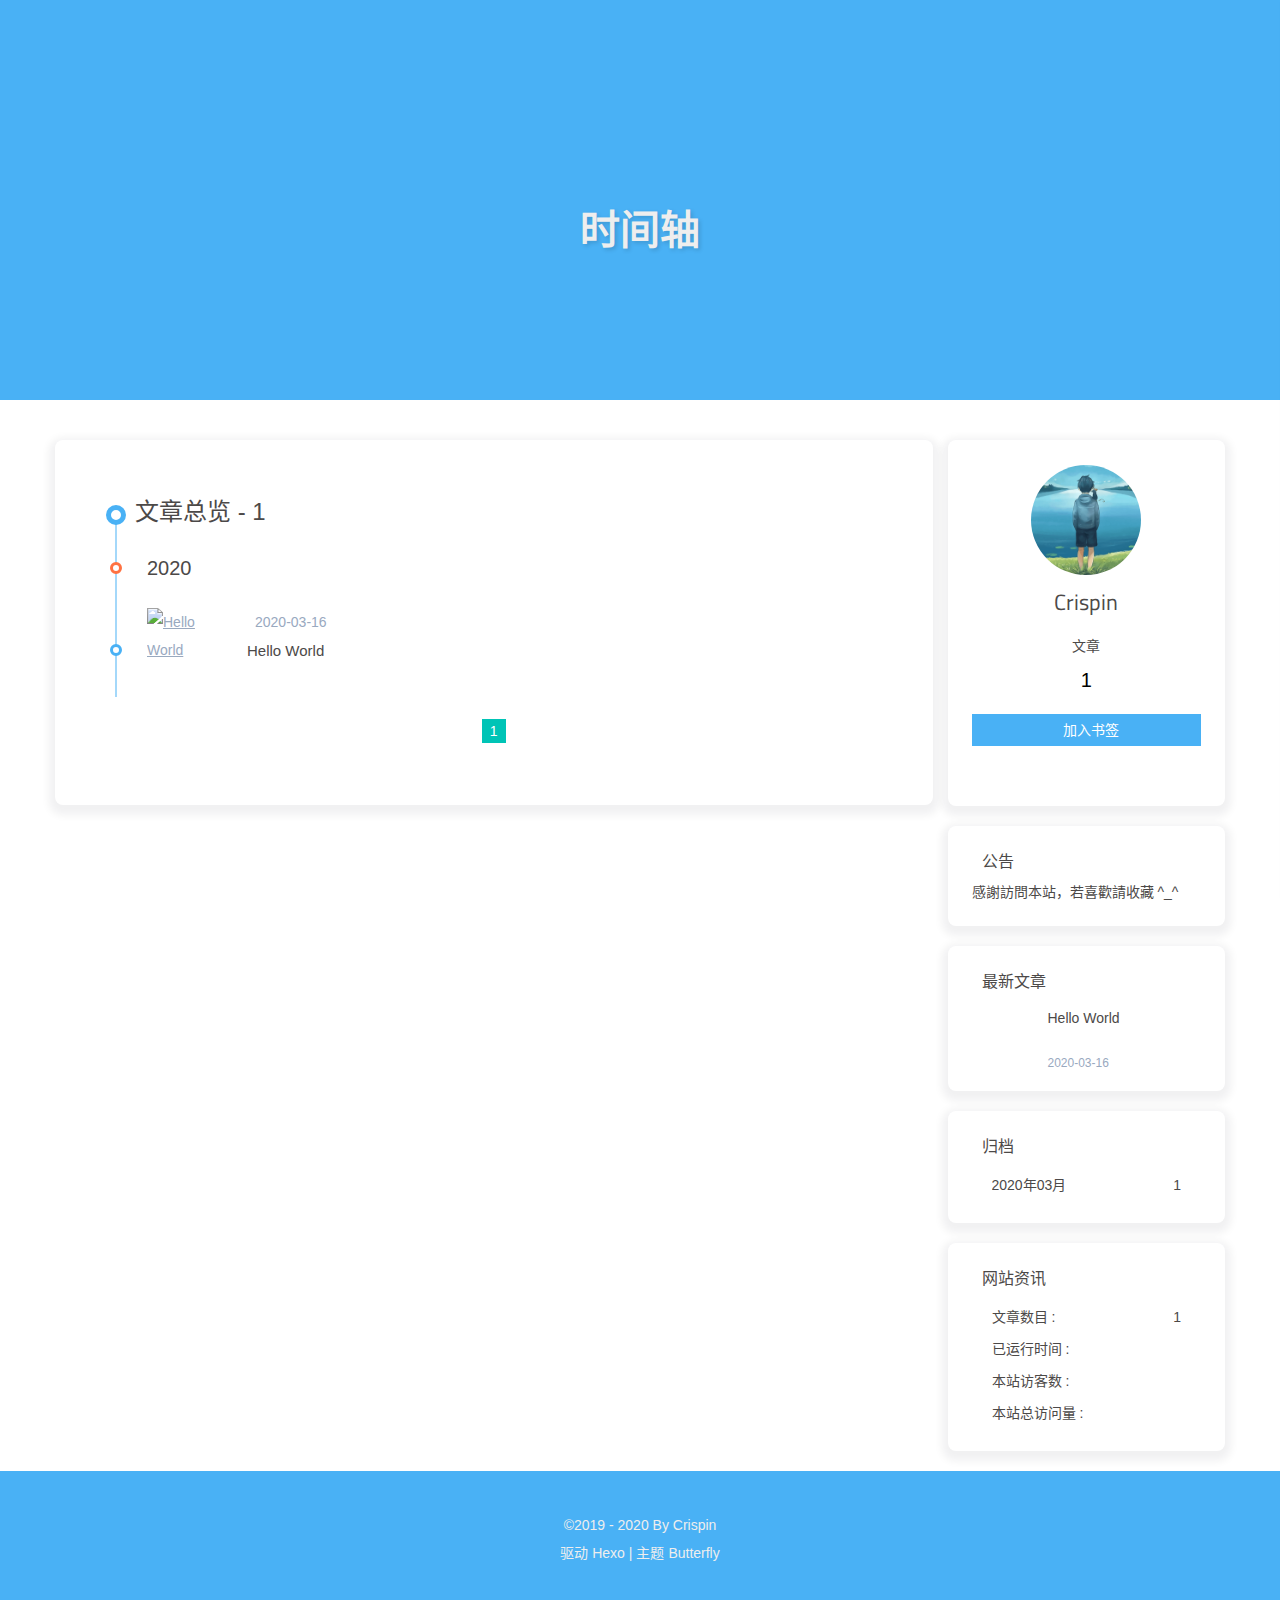
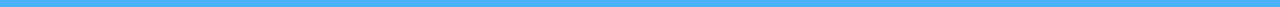
==== commit c6c99b3c: "Site updated: 2020-03-16 16:18:02" ====
--- a/archives/index.html
+++ b/archives/index.html
@@ -1,4 +1,4 @@
-<!DOCTYPE html><html lang="zh_CN" data-theme="light"><head><meta charset="UTF-8"><meta http-equiv="X-UA-Compatible" content="IE=edge"><meta name="viewport" content="width=device-width, initial-scale=1, maximum-scale=5"><title>Archives | MEMStech</title><meta name="description" content=""><meta name="keywords" content="MEMS"><meta name="author" content="Crispin"><meta name="copyright" content="Crispin"><meta name="format-detection" content="telephone=no"><link rel="shortcut icon" href="/img/favicon.ico"><link rel="preconnect" href="//cdn.jsdelivr.net"><link rel="preconnect" href="https://fonts.googleapis.com" crossorigin><link rel="preconnect" href="//busuanzi.ibruce.info"><meta name="twitter:card" content="summary"><meta name="twitter:title" content="Archives"><meta name="twitter:description" content=""><meta name="twitter:image" content="http://yoursite.com/img/avatar.png"><meta property="og:type" content="website"><meta property="og:title" content="Archives"><meta property="og:url" content="http://yoursite.com/archives/"><meta property="og:site_name" content="MEMStech"><meta property="og:description" content=""><meta property="og:image" content="http://yoursite.com/img/avatar.png"><meta http-equiv="Cache-Control" content="no-transform"><meta http-equiv="Cache-Control" content="no-siteapp"><script src="https://cdn.jsdelivr.net/npm/js-cookie/dist/js.cookie.min.js"></script><script>const autoChangeMode = 'false'
+<!DOCTYPE html><html lang="zh-CN" data-theme="light"><head><meta charset="UTF-8"><meta http-equiv="X-UA-Compatible" content="IE=edge"><meta name="viewport" content="width=device-width, initial-scale=1, maximum-scale=5"><title>归档 | Crispin</title><meta name="description" content=""><meta name="keywords" content="MEMS"><meta name="author" content="Crispin,303203546@qq.com"><meta name="copyright" content="Crispin"><meta name="format-detection" content="telephone=no"><link rel="shortcut icon" href="/img/favicon.ico"><link rel="preconnect" href="//cdn.jsdelivr.net"><link rel="preconnect" href="https://fonts.googleapis.com" crossorigin><link rel="preconnect" href="//busuanzi.ibruce.info"><meta name="twitter:card" content="summary"><meta name="twitter:title" content="归档"><meta name="twitter:description" content=""><meta name="twitter:image" content="https://Crispin-prog.github.io/img/avatar.png"><meta property="og:type" content="website"><meta property="og:title" content="归档"><meta property="og:url" content="https://crispin-prog.github.io/archives/"><meta property="og:site_name" content="Crispin"><meta property="og:description" content=""><meta property="og:image" content="https://Crispin-prog.github.io/img/avatar.png"><meta http-equiv="Cache-Control" content="no-transform"><meta http-equiv="Cache-Control" content="no-siteapp"><script src="https://cdn.jsdelivr.net/npm/js-cookie/dist/js.cookie.min.js"></script><script>const autoChangeMode = 'false'
 var t = Cookies.get("theme");
 if (autoChangeMode == '1'){
 const isDarkMode = window.matchMedia("(prefers-color-scheme: dark)").matches
@@ -43,22 +43,22 @@
   if (document.querySelector('meta[name="theme-color"]') !== null){
   document.querySelector('meta[name="theme-color"]').setAttribute('content','#fff')
   }
-}</script><link rel="stylesheet" href="/css/index.css"><link rel="stylesheet" href="https://cdn.jsdelivr.net/npm/font-awesome@latest/css/font-awesome.min.css"><link rel="stylesheet" href="https://cdn.jsdelivr.net/npm/@fancyapps/fancybox@latest/dist/jquery.fancybox.min.css"><link rel="canonical" href="http://yoursite.com/archives/"><link rel="preload" href="https://cdn.jsdelivr.net/gh/jerryc127/butterfly_cdn@2.1.0/top_img/archive.jpg" as="image"><link rel="stylesheet" href="https://fonts.googleapis.com/css?family=Titillium+Web"><script>var GLOBAL_CONFIG = { 
+}</script><link rel="stylesheet" href="/css/index.css"><link rel="stylesheet" href="https://cdn.jsdelivr.net/npm/font-awesome@latest/css/font-awesome.min.css"><link rel="stylesheet" href="https://cdn.jsdelivr.net/npm/@fancyapps/fancybox@latest/dist/jquery.fancybox.min.css"><link rel="canonical" href="https://crispin-prog.github.io/archives/"><link rel="preload" href="https://cdn.jsdelivr.net/gh/jerryc127/butterfly_cdn@2.1.0/top_img/archive.jpg" as="image"><link rel="stylesheet" href="https://fonts.googleapis.com/css?family=Titillium+Web"><script>var GLOBAL_CONFIG = { 
   root: '/',
   algolia: undefined,
   localSearch: undefined,
   translate: {"defaultEncoding":2,"translateDelay":0,"cookieDomain":"https://xxx/","msgToTraditionalChinese":"繁","msgToSimplifiedChinese":"简"},
   copy: {
-    success: 'Copy successfully',
-    error: 'Copy error',
-    noSupport: 'The browser does not support'
+    success: '复制成功',
+    error: '复制错误',
+    noSupport: '浏览器不支持'
   },
   bookmark: {
     title: 'Snackbar.bookmark.title',
-    message_prev: 'Press',
-    message_next: 'to bookmark this page'
+    message_prev: '按',
+    message_next: '键将本页加入书签'
   },
-  runtime_unit: 'days',
+  runtime_unit: '天',
   runtime: true,
   copyright: undefined,
   ClickShowText: undefined,
@@ -69,4 +69,4 @@
   isHome: false,
   isPost: false
   
-}</script><meta name="generator" content="Hexo 4.2.0"></head><body><header> <div id="page-header"><span class="pull_left" id="blog_name"><a class="blog_title" id="site-name" href="/">MEMStech</a></span><span class="toggle-menu pull_right close"><a class="site-page"><i class="fa fa-bars fa-fw" aria-hidden="true"></i></a></span><span class="pull_right menus"><div class="menus_items"><div class="menus_item"><a class="site-page" href="/"><i class="fa-fw fa fa-home"></i><span> Home</span></a></div><div class="menus_item"><a class="site-page" href="/archives/"><i class="fa-fw fa fa-archive"></i><span> Archives</span></a></div><div class="menus_item"><a class="site-page" href="/tags/"><i class="fa-fw fa fa-tags"></i><span> Tags</span></a></div><div class="menus_item"><a class="site-page" href="/categories/"><i class="fa-fw fa fa-folder-open"></i><span> Categories</span></a></div><div class="menus_item"><a class="site-page" href="/link/"><i class="fa-fw fa fa-link"></i><span> Link</span></a></div><div class="menus_item"><a class="site-page" href="/about/"><i class="fa-fw fa fa-heart"></i><span> About</span></a></div><div class="menus_item"><a class="site-page"><i class="fa-fw fa fa-list" aria-hidden="true"></i><span> List</span><i class="fa fa-chevron-down menus-expand" aria-hidden="true"></i></a><ul class="menus_item_child"><li><a class="site-page" href="/music/"><i class="fa-fw fa fa-music"></i><span> Music</span></a></li><li><a class="site-page" href="/movies/"><i class="fa-fw fa fa-film"></i><span> Movie</span></a></li></ul></div></div></span></div></header><div id="mobile-sidebar"><div id="menu_mask"></div><div id="mobile-sidebar-menus"><div class="mobile_author_icon"><img class="avatar-img" src="/img/avatar.png" onerror="onerror=null;src='/img/friend_404.gif'" alt="avatar"></div><div class="mobile_post_data"><div class="mobile_data_item is-center"><div class="mobile_data_link"><a href="/archives/"><div class="headline">Articles</div><div class="length_num">1</div></a></div></div></div><hr><div class="menus_items"><div class="menus_item"><a class="site-page" href="/"><i class="fa-fw fa fa-home"></i><span> Home</span></a></div><div class="menus_item"><a class="site-page" href="/archives/"><i class="fa-fw fa fa-archive"></i><span> Archives</span></a></div><div class="menus_item"><a class="site-page" href="/tags/"><i class="fa-fw fa fa-tags"></i><span> Tags</span></a></div><div class="menus_item"><a class="site-page" href="/categories/"><i class="fa-fw fa fa-folder-open"></i><span> Categories</span></a></div><div class="menus_item"><a class="site-page" href="/link/"><i class="fa-fw fa fa-link"></i><span> Link</span></a></div><div class="menus_item"><a class="site-page" href="/about/"><i class="fa-fw fa fa-heart"></i><span> About</span></a></div><div class="menus_item"><a class="site-page"><i class="fa-fw fa fa-list" aria-hidden="true"></i><span> List</span><i class="fa fa-chevron-down menus-expand" aria-hidden="true"></i></a><ul class="menus_item_child"><li><a class="site-page" href="/music/"><i class="fa-fw fa fa-music"></i><span> Music</span></a></li><li><a class="site-page" href="/movies/"><i class="fa-fw fa fa-film"></i><span> Movie</span></a></li></ul></div></div></div></div><div id="body-wrap"><nav class="not_index_bg" id="nav" style="background-image: url(https://cdn.jsdelivr.net/gh/jerryc127/butterfly_cdn@2.1.0/top_img/archive.jpg)"><div id="page_site-info"><div id="site-title"><span class="blogtitle">Archives</span></div></div></nav><main id="content-outer"><div class="layout_page" id="content-inner"><div id="archive"><div class="article-sort-title">Articles - 1</div><div class="article-sort"><div class="article-sort-item year">2020</div><div class="article-sort-item"><div class="article-sort-img"><a class="article-sort-item__img" href="/2020/03/16/hello-world/"><img src="https://cdn.jsdelivr.net/gh/jerryc127/butterfly_cdn@2.1.0/top_img/default.png" alt="Hello World"></a></div><div class="article-sort-post"><a class="article-sort-item__post" href="/2020/03/16/hello-world/"><i class="fa fa-clock-o" aria-hidden="true"></i><time class="article-sort-item__time">2020-03-16</time><div class="article-sort-item__title">Hello World</div></a></div></div></div><nav id="pagination"><div class="pagination"><span class="page-number current">1</span></div></nav></div><div class="aside_content" id="aside_content"><div class="card-widget card-info"><div class="card-content"><div class="card-info-avatar is-center"><img class="avatar-img" src="/img/avatar.png" onerror="this.onerror=null;this.src='/img/friend_404.gif'" alt="avatar"><div class="author-info__name">Crispin</div><div class="author-info__description"></div></div><div class="card-info-data"><div class="card-info-data-item is-center"><a href="/archives/"><div class="headline">Articles</div><div class="length_num">1</div></a></div></div><div class="card-info-bookmark is-center"><a class="bookmark button--primary button--animated" id="bookmark-it" href="javascript:;" title="Add to bookmark" target="_self"><i class="fa fa-bookmark" aria-hidden="true"></i><span>Add to bookmark</span></a></div><div class="card-info-social-icons is-center"><a class="social-icon" href="https://github.com/jerryc127" target="_blank"><i class="fa fa-github" aria-hidden="true"></i></a><a class="social-icon" href="mailto:xxxxxxxx@gmail.com" target="_blank"><i class="fa fa-envelope" aria-hidden="true"></i></a><a class="social-icon" href="/atom.xml" target="_blank"><i class="fa fa-rss" aria-hidden="true"></i></a></div></div></div><div class="card-widget card-announcement"><div class="card-content"><div class="item-headline"><i class="fa fa-bullhorn card-announcement-animation" aria-hidden="true"></i><span>Announcement</span></div><div class="announcement_content">感謝訪問本站，若喜歡請收藏 ^_^</div></div></div><div class="card-widget card-recent-post"><div class="card-content"><div class="item-headline"><i class="fa fa-history" aria-hidden="true"></i><span>Recent Post</span></div><div class="aside-recent-item"> <div class="aside-recent-post"><a href="/2020/03/16/hello-world/"><div class="aside-post-cover"><img class="aside-post-bg lazyload" data-src="https://cdn.jsdelivr.net/gh/jerryc127/butterfly_cdn@2.1.0/top_img/default.png" onerror="this.onerror=null;this.src='/img/404.jpg'" title="Hello World" alt="Hello World"></div><div class="aside-post-title"><div class="aside-post_title" href="/2020/03/16/hello-world/" title="Hello World">Hello World</div><time class="aside-post_meta post-meta__date">2020-03-16</time></div></a></div></div></div></div><div class="card-widget card-archives"><div class="card-content"><div class="item-headline"><i class="fa fa-archive" aria-hidden="true"></i><span>Archives</span></div><ul class="archive-list"><li class="archive-list-item"><a class="archive-list-link" href="/archives/2020/03/"><span class="archive-list-date">2020年03月</span><span class="archive-list-count">1</span></a></li></ul></div></div><div class="card-widget card-webinfo"><div class="card-content"><div class="item-headline"><i class="fa fa-line-chart" aria-hidden="true"></i><span>Info</span></div><div class="webinfo"><div class="webinfo-item"><div class="webinfo-article-name">Article :</div><div class="webinfo-article-count">1</div></div><div class="webinfo-item"><div class="webinfo-runtime-name">Run time :</div><div class="webinfo-runtime-count" id="webinfo-runtime-count" start_date="6/7/2018 00:00:00">     </div></div><div class="webinfo-item">      <div class="webinfo-site-uv-name">UV :</div><div class="webinfo-site-uv-count" id="busuanzi_value_site_uv"></div></div><div class="webinfo-item"><div class="webinfo-site-name">PV :</div><div class="webinfo-site-pv-count" id="busuanzi_value_site_pv"></div></div></div></div></div></div></div></main><footer id="footer" data-type="color"><div id="footer-wrap"><div class="copyright">&copy;2019 - 2020 By Crispin</div><div class="framework-info"><span>Driven </span><a href="http://hexo.io" target="_blank" rel="noopener"><span>Hexo</span></a><span class="footer-separator">|</span><span>Theme </span><a href="https://github.com/jerryc127/hexo-theme-butterfly" target="_blank" rel="noopener"><span>Butterfly</span></a></div></div></footer></div><section class="rightside" id="rightside"><div id="rightside-config-hide"><a class="translate_chn_to_cht" id="translateLink" href="javascript:translatePage();" title="Traditional Chinese and Simplified Chinese Conversion" target="_self">繁</a><i class="darkmode fa fa-moon-o" id="darkmode" title="Dark Mode"></i></div><div id="rightside-config-show"><div id="rightside_config" title="Setting"><i class="fa fa-cog" aria-hidden="true"></i></div><i class="fa fa-arrow-up" id="go-up" title="Back to top" aria-hidden="true"></i></div></section><script src="https://cdn.jsdelivr.net/npm/jquery@latest/dist/jquery.min.js"></script><script src="/js/utils.js"></script><script src="/js/main.js"></script><script src="/js/tw_cn.js"></script><script src="https://cdn.jsdelivr.net/npm/@fancyapps/fancybox@latest/dist/jquery.fancybox.min.js"></script><script async src="//busuanzi.ibruce.info/busuanzi/2.3/busuanzi.pure.mini.js"></script><script src="https://cdn.jsdelivr.net/npm/instant.page@latest/instantpage.min.js" type="module"></script><script src="https://cdn.jsdelivr.net/npm/lazysizes@latest/lazysizes.min.js" async=""></script></body></html>+}</script><meta name="generator" content="Hexo 4.2.0"></head><body><header> <div id="page-header"><span class="pull_left" id="blog_name"><a class="blog_title" id="site-name" href="/">Crispin</a></span><span class="toggle-menu pull_right close"><a class="site-page"><i class="fa fa-bars fa-fw" aria-hidden="true"></i></a></span><span class="pull_right menus"><div class="menus_items"><div class="menus_item"><a class="site-page" href="/"><i class="fa-fw fa fa-home"></i><span> 首页</span></a></div><div class="menus_item"><a class="site-page" href="/archives/"><i class="fa-fw fa fa-archive"></i><span> 时间轴</span></a></div><div class="menus_item"><a class="site-page" href="/tags/"><i class="fa-fw fa fa-tags"></i><span> 标签</span></a></div><div class="menus_item"><a class="site-page" href="/categories/"><i class="fa-fw fa fa-folder-open"></i><span> 分类</span></a></div><div class="menus_item"><a class="site-page"><i class="fa-fw fa fa-heartbeat" aria-hidden="true"></i><span> 清单</span><i class="fa fa-chevron-down menus-expand" aria-hidden="true"></i></a><ul class="menus_item_child"><li><a class="site-page" href="/music/"><i class="fa-fw fa fa-music"></i><span> 音乐</span></a></li><li><a class="site-page" href="/Gallery/"><i class="fa-fw fa fa-picture-o"></i><span> 照片</span></a></li><li><a class="site-page" href="/movies/"><i class="fa-fw fa fa-film"></i><span> 电影</span></a></li></ul></div><div class="menus_item"><a class="site-page" href="/link/"><i class="fa-fw fa fa-link"></i><span> 友链</span></a></div><div class="menus_item"><a class="site-page" href="/about/"><i class="fa-fw fa fa-heart"></i><span> 关于</span></a></div></div></span></div></header><div id="mobile-sidebar"><div id="menu_mask"></div><div id="mobile-sidebar-menus"><div class="mobile_author_icon"><img class="avatar-img" src="/img/avatar.png" onerror="onerror=null;src='/img/friend_404.gif'" alt="avatar"></div><div class="mobile_post_data"><div class="mobile_data_item is-center"><div class="mobile_data_link"><a href="/archives/"><div class="headline">文章</div><div class="length_num">1</div></a></div></div></div><hr><div class="menus_items"><div class="menus_item"><a class="site-page" href="/"><i class="fa-fw fa fa-home"></i><span> 首页</span></a></div><div class="menus_item"><a class="site-page" href="/archives/"><i class="fa-fw fa fa-archive"></i><span> 时间轴</span></a></div><div class="menus_item"><a class="site-page" href="/tags/"><i class="fa-fw fa fa-tags"></i><span> 标签</span></a></div><div class="menus_item"><a class="site-page" href="/categories/"><i class="fa-fw fa fa-folder-open"></i><span> 分类</span></a></div><div class="menus_item"><a class="site-page"><i class="fa-fw fa fa-heartbeat" aria-hidden="true"></i><span> 清单</span><i class="fa fa-chevron-down menus-expand" aria-hidden="true"></i></a><ul class="menus_item_child"><li><a class="site-page" href="/music/"><i class="fa-fw fa fa-music"></i><span> 音乐</span></a></li><li><a class="site-page" href="/Gallery/"><i class="fa-fw fa fa-picture-o"></i><span> 照片</span></a></li><li><a class="site-page" href="/movies/"><i class="fa-fw fa fa-film"></i><span> 电影</span></a></li></ul></div><div class="menus_item"><a class="site-page" href="/link/"><i class="fa-fw fa fa-link"></i><span> 友链</span></a></div><div class="menus_item"><a class="site-page" href="/about/"><i class="fa-fw fa fa-heart"></i><span> 关于</span></a></div></div></div></div><div id="body-wrap"><nav class="not_index_bg" id="nav" style="background-image: url(https://cdn.jsdelivr.net/gh/jerryc127/butterfly_cdn@2.1.0/top_img/archive.jpg)"><div id="page_site-info"><div id="site-title"><span class="blogtitle">时间轴</span></div></div></nav><main id="content-outer"><div class="layout_page" id="content-inner"><div id="archive"><div class="article-sort-title">文章总览 - 1</div><div class="article-sort"><div class="article-sort-item year">2020</div><div class="article-sort-item"><div class="article-sort-img"><a class="article-sort-item__img" href="/2020/03/16/hello-world/"><img src="https://cdn.jsdelivr.net/gh/jerryc127/butterfly_cdn@2.1.0/top_img/default.png" alt="Hello World"></a></div><div class="article-sort-post"><a class="article-sort-item__post" href="/2020/03/16/hello-world/"><i class="fa fa-clock-o" aria-hidden="true"></i><time class="article-sort-item__time">2020-03-16</time><div class="article-sort-item__title">Hello World</div></a></div></div></div><nav id="pagination"><div class="pagination"><span class="page-number current">1</span></div></nav></div><div class="aside_content" id="aside_content"><div class="card-widget card-info"><div class="card-content"><div class="card-info-avatar is-center"><img class="avatar-img" src="/img/avatar.png" onerror="this.onerror=null;this.src='/img/friend_404.gif'" alt="avatar"><div class="author-info__name">Crispin</div><div class="author-info__description"></div></div><div class="card-info-data"><div class="card-info-data-item is-center"><a href="/archives/"><div class="headline">文章</div><div class="length_num">1</div></a></div></div><div class="card-info-bookmark is-center"><a class="bookmark button--primary button--animated" id="bookmark-it" href="javascript:;" title="加入书签" target="_self"><i class="fa fa-bookmark" aria-hidden="true"></i><span>加入书签</span></a></div><div class="card-info-social-icons is-center"><a class="social-icon" href="https://Crispin-prog.github.io" target="_blank"><i class="fa fa-github" aria-hidden="true"></i></a><a class="social-icon" href="mailto:303203546@qq.com" target="_blank"><i class="fa fa-envelope" aria-hidden="true"></i></a><a class="social-icon" href="/atom.xml" target="_blank"><i class="fa fa-rss" aria-hidden="true"></i></a></div></div></div><div class="card-widget card-announcement"><div class="card-content"><div class="item-headline"><i class="fa fa-bullhorn card-announcement-animation" aria-hidden="true"></i><span>公告</span></div><div class="announcement_content">感謝訪問本站，若喜歡請收藏 ^_^</div></div></div><div class="card-widget card-recent-post"><div class="card-content"><div class="item-headline"><i class="fa fa-history" aria-hidden="true"></i><span>最新文章</span></div><div class="aside-recent-item"> <div class="aside-recent-post"><a href="/2020/03/16/hello-world/"><div class="aside-post-cover"><img class="aside-post-bg lazyload" data-src="https://cdn.jsdelivr.net/gh/jerryc127/butterfly_cdn@2.1.0/top_img/default.png" onerror="this.onerror=null;this.src='/img/404.jpg'" title="Hello World" alt="Hello World"></div><div class="aside-post-title"><div class="aside-post_title" href="/2020/03/16/hello-world/" title="Hello World">Hello World</div><time class="aside-post_meta post-meta__date">2020-03-16</time></div></a></div></div></div></div><div class="card-widget card-archives"><div class="card-content"><div class="item-headline"><i class="fa fa-archive" aria-hidden="true"></i><span>归档</span></div><ul class="archive-list"><li class="archive-list-item"><a class="archive-list-link" href="/archives/2020/03/"><span class="archive-list-date">2020年03月</span><span class="archive-list-count">1</span></a></li></ul></div></div><div class="card-widget card-webinfo"><div class="card-content"><div class="item-headline"><i class="fa fa-line-chart" aria-hidden="true"></i><span>网站资讯</span></div><div class="webinfo"><div class="webinfo-item"><div class="webinfo-article-name">文章数目 :</div><div class="webinfo-article-count">1</div></div><div class="webinfo-item"><div class="webinfo-runtime-name">已运行时间 :</div><div class="webinfo-runtime-count" id="webinfo-runtime-count" start_date="6/7/2018 00:00:00">     </div></div><div class="webinfo-item">      <div class="webinfo-site-uv-name">本站访客数 :</div><div class="webinfo-site-uv-count" id="busuanzi_value_site_uv"></div></div><div class="webinfo-item"><div class="webinfo-site-name">本站总访问量 :</div><div class="webinfo-site-pv-count" id="busuanzi_value_site_pv"></div></div></div></div></div></div></div></main><footer id="footer" data-type="color"><div id="footer-wrap"><div class="copyright">&copy;2019 - 2020 By Crispin</div><div class="framework-info"><span>驱动 </span><a href="http://hexo.io" target="_blank" rel="noopener"><span>Hexo</span></a><span class="footer-separator">|</span><span>主题 </span><a href="https://github.com/jerryc127/hexo-theme-butterfly" target="_blank" rel="noopener"><span>Butterfly</span></a></div></div></footer></div><section class="rightside" id="rightside"><div id="rightside-config-hide"><a class="translate_chn_to_cht" id="translateLink" href="javascript:translatePage();" title="简繁转换" target="_self">繁</a><i class="darkmode fa fa-moon-o" id="darkmode" title="夜间模式"></i></div><div id="rightside-config-show"><div id="rightside_config" title="设置"><i class="fa fa-cog" aria-hidden="true"></i></div><i class="fa fa-arrow-up" id="go-up" title="回到顶部" aria-hidden="true"></i></div></section><script src="https://cdn.jsdelivr.net/npm/jquery@latest/dist/jquery.min.js"></script><script src="/js/utils.js"></script><script src="/js/main.js"></script><script src="/js/tw_cn.js"></script><script src="https://cdn.jsdelivr.net/npm/@fancyapps/fancybox@latest/dist/jquery.fancybox.min.js"></script><script async src="//busuanzi.ibruce.info/busuanzi/2.3/busuanzi.pure.mini.js"></script><script src="https://cdn.jsdelivr.net/npm/instant.page@latest/instantpage.min.js" type="module"></script><script src="https://cdn.jsdelivr.net/npm/lazysizes@latest/lazysizes.min.js" async=""></script></body></html>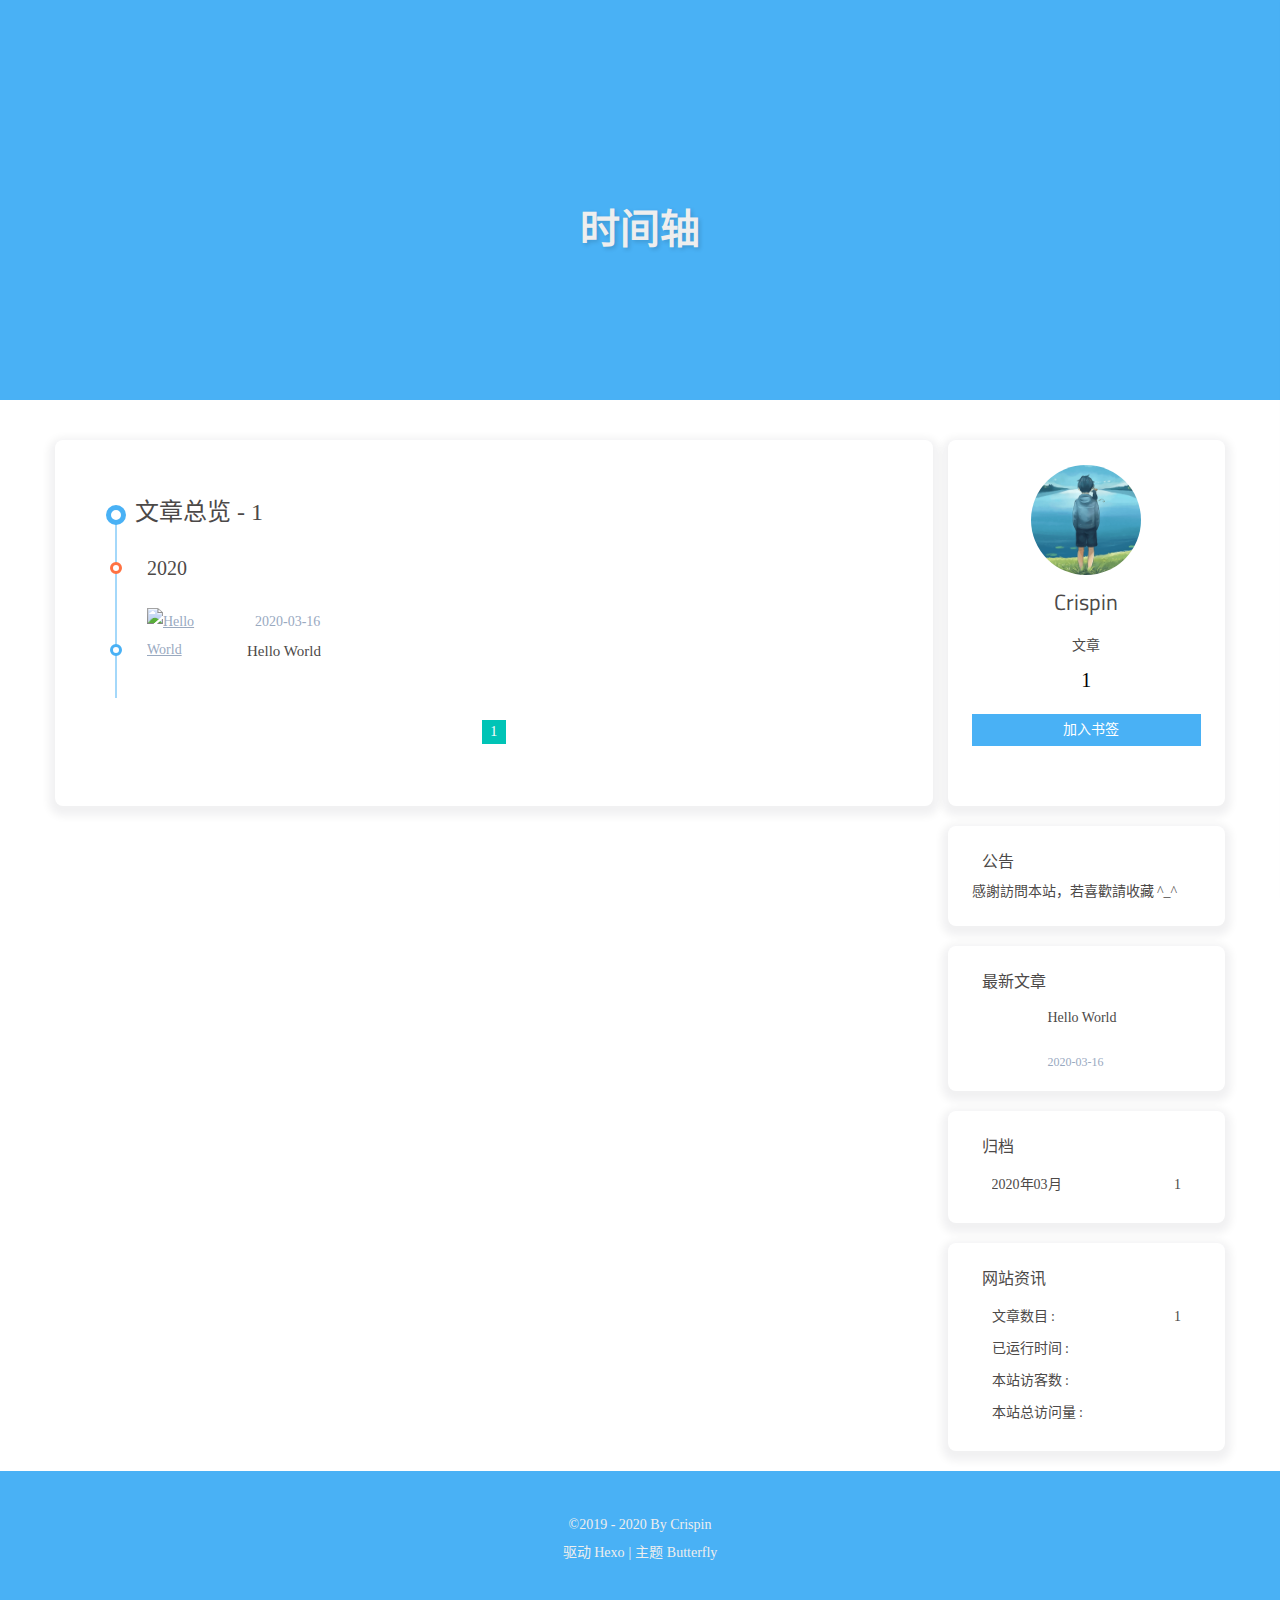
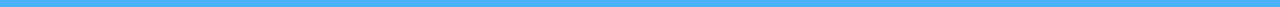
==== commit 060df9c4: "Site updated: 2020-03-16 17:08:14" ====
--- a/archives/index.html
+++ b/archives/index.html
@@ -61,7 +61,7 @@
   runtime_unit: '天',
   runtime: true,
   copyright: undefined,
-  ClickShowText: undefined,
+  ClickShowText: {"text":"富强,民主,文明,和谐,自由,平等,公正,法治,爱国,敬业,诚信,友善","fontSize":"15px"},
   medium_zoom: false,
   fancybox: true,
   Snackbar: undefined,
@@ -69,4 +69,4 @@
   isHome: false,
   isPost: false
   
-}</script><meta name="generator" content="Hexo 4.2.0"></head><body><header> <div id="page-header"><span class="pull_left" id="blog_name"><a class="blog_title" id="site-name" href="/">Crispin</a></span><span class="toggle-menu pull_right close"><a class="site-page"><i class="fa fa-bars fa-fw" aria-hidden="true"></i></a></span><span class="pull_right menus"><div class="menus_items"><div class="menus_item"><a class="site-page" href="/"><i class="fa-fw fa fa-home"></i><span> 首页</span></a></div><div class="menus_item"><a class="site-page" href="/archives/"><i class="fa-fw fa fa-archive"></i><span> 时间轴</span></a></div><div class="menus_item"><a class="site-page" href="/tags/"><i class="fa-fw fa fa-tags"></i><span> 标签</span></a></div><div class="menus_item"><a class="site-page" href="/categories/"><i class="fa-fw fa fa-folder-open"></i><span> 分类</span></a></div><div class="menus_item"><a class="site-page"><i class="fa-fw fa fa-heartbeat" aria-hidden="true"></i><span> 清单</span><i class="fa fa-chevron-down menus-expand" aria-hidden="true"></i></a><ul class="menus_item_child"><li><a class="site-page" href="/music/"><i class="fa-fw fa fa-music"></i><span> 音乐</span></a></li><li><a class="site-page" href="/Gallery/"><i class="fa-fw fa fa-picture-o"></i><span> 照片</span></a></li><li><a class="site-page" href="/movies/"><i class="fa-fw fa fa-film"></i><span> 电影</span></a></li></ul></div><div class="menus_item"><a class="site-page" href="/link/"><i class="fa-fw fa fa-link"></i><span> 友链</span></a></div><div class="menus_item"><a class="site-page" href="/about/"><i class="fa-fw fa fa-heart"></i><span> 关于</span></a></div></div></span></div></header><div id="mobile-sidebar"><div id="menu_mask"></div><div id="mobile-sidebar-menus"><div class="mobile_author_icon"><img class="avatar-img" src="/img/avatar.png" onerror="onerror=null;src='/img/friend_404.gif'" alt="avatar"></div><div class="mobile_post_data"><div class="mobile_data_item is-center"><div class="mobile_data_link"><a href="/archives/"><div class="headline">文章</div><div class="length_num">1</div></a></div></div></div><hr><div class="menus_items"><div class="menus_item"><a class="site-page" href="/"><i class="fa-fw fa fa-home"></i><span> 首页</span></a></div><div class="menus_item"><a class="site-page" href="/archives/"><i class="fa-fw fa fa-archive"></i><span> 时间轴</span></a></div><div class="menus_item"><a class="site-page" href="/tags/"><i class="fa-fw fa fa-tags"></i><span> 标签</span></a></div><div class="menus_item"><a class="site-page" href="/categories/"><i class="fa-fw fa fa-folder-open"></i><span> 分类</span></a></div><div class="menus_item"><a class="site-page"><i class="fa-fw fa fa-heartbeat" aria-hidden="true"></i><span> 清单</span><i class="fa fa-chevron-down menus-expand" aria-hidden="true"></i></a><ul class="menus_item_child"><li><a class="site-page" href="/music/"><i class="fa-fw fa fa-music"></i><span> 音乐</span></a></li><li><a class="site-page" href="/Gallery/"><i class="fa-fw fa fa-picture-o"></i><span> 照片</span></a></li><li><a class="site-page" href="/movies/"><i class="fa-fw fa fa-film"></i><span> 电影</span></a></li></ul></div><div class="menus_item"><a class="site-page" href="/link/"><i class="fa-fw fa fa-link"></i><span> 友链</span></a></div><div class="menus_item"><a class="site-page" href="/about/"><i class="fa-fw fa fa-heart"></i><span> 关于</span></a></div></div></div></div><div id="body-wrap"><nav class="not_index_bg" id="nav" style="background-image: url(https://cdn.jsdelivr.net/gh/jerryc127/butterfly_cdn@2.1.0/top_img/archive.jpg)"><div id="page_site-info"><div id="site-title"><span class="blogtitle">时间轴</span></div></div></nav><main id="content-outer"><div class="layout_page" id="content-inner"><div id="archive"><div class="article-sort-title">文章总览 - 1</div><div class="article-sort"><div class="article-sort-item year">2020</div><div class="article-sort-item"><div class="article-sort-img"><a class="article-sort-item__img" href="/2020/03/16/hello-world/"><img src="https://cdn.jsdelivr.net/gh/jerryc127/butterfly_cdn@2.1.0/top_img/default.png" alt="Hello World"></a></div><div class="article-sort-post"><a class="article-sort-item__post" href="/2020/03/16/hello-world/"><i class="fa fa-clock-o" aria-hidden="true"></i><time class="article-sort-item__time">2020-03-16</time><div class="article-sort-item__title">Hello World</div></a></div></div></div><nav id="pagination"><div class="pagination"><span class="page-number current">1</span></div></nav></div><div class="aside_content" id="aside_content"><div class="card-widget card-info"><div class="card-content"><div class="card-info-avatar is-center"><img class="avatar-img" src="/img/avatar.png" onerror="this.onerror=null;this.src='/img/friend_404.gif'" alt="avatar"><div class="author-info__name">Crispin</div><div class="author-info__description"></div></div><div class="card-info-data"><div class="card-info-data-item is-center"><a href="/archives/"><div class="headline">文章</div><div class="length_num">1</div></a></div></div><div class="card-info-bookmark is-center"><a class="bookmark button--primary button--animated" id="bookmark-it" href="javascript:;" title="加入书签" target="_self"><i class="fa fa-bookmark" aria-hidden="true"></i><span>加入书签</span></a></div><div class="card-info-social-icons is-center"><a class="social-icon" href="https://Crispin-prog.github.io" target="_blank"><i class="fa fa-github" aria-hidden="true"></i></a><a class="social-icon" href="mailto:303203546@qq.com" target="_blank"><i class="fa fa-envelope" aria-hidden="true"></i></a><a class="social-icon" href="/atom.xml" target="_blank"><i class="fa fa-rss" aria-hidden="true"></i></a></div></div></div><div class="card-widget card-announcement"><div class="card-content"><div class="item-headline"><i class="fa fa-bullhorn card-announcement-animation" aria-hidden="true"></i><span>公告</span></div><div class="announcement_content">感謝訪問本站，若喜歡請收藏 ^_^</div></div></div><div class="card-widget card-recent-post"><div class="card-content"><div class="item-headline"><i class="fa fa-history" aria-hidden="true"></i><span>最新文章</span></div><div class="aside-recent-item"> <div class="aside-recent-post"><a href="/2020/03/16/hello-world/"><div class="aside-post-cover"><img class="aside-post-bg lazyload" data-src="https://cdn.jsdelivr.net/gh/jerryc127/butterfly_cdn@2.1.0/top_img/default.png" onerror="this.onerror=null;this.src='/img/404.jpg'" title="Hello World" alt="Hello World"></div><div class="aside-post-title"><div class="aside-post_title" href="/2020/03/16/hello-world/" title="Hello World">Hello World</div><time class="aside-post_meta post-meta__date">2020-03-16</time></div></a></div></div></div></div><div class="card-widget card-archives"><div class="card-content"><div class="item-headline"><i class="fa fa-archive" aria-hidden="true"></i><span>归档</span></div><ul class="archive-list"><li class="archive-list-item"><a class="archive-list-link" href="/archives/2020/03/"><span class="archive-list-date">2020年03月</span><span class="archive-list-count">1</span></a></li></ul></div></div><div class="card-widget card-webinfo"><div class="card-content"><div class="item-headline"><i class="fa fa-line-chart" aria-hidden="true"></i><span>网站资讯</span></div><div class="webinfo"><div class="webinfo-item"><div class="webinfo-article-name">文章数目 :</div><div class="webinfo-article-count">1</div></div><div class="webinfo-item"><div class="webinfo-runtime-name">已运行时间 :</div><div class="webinfo-runtime-count" id="webinfo-runtime-count" start_date="6/7/2018 00:00:00">     </div></div><div class="webinfo-item">      <div class="webinfo-site-uv-name">本站访客数 :</div><div class="webinfo-site-uv-count" id="busuanzi_value_site_uv"></div></div><div class="webinfo-item"><div class="webinfo-site-name">本站总访问量 :</div><div class="webinfo-site-pv-count" id="busuanzi_value_site_pv"></div></div></div></div></div></div></div></main><footer id="footer" data-type="color"><div id="footer-wrap"><div class="copyright">&copy;2019 - 2020 By Crispin</div><div class="framework-info"><span>驱动 </span><a href="http://hexo.io" target="_blank" rel="noopener"><span>Hexo</span></a><span class="footer-separator">|</span><span>主题 </span><a href="https://github.com/jerryc127/hexo-theme-butterfly" target="_blank" rel="noopener"><span>Butterfly</span></a></div></div></footer></div><section class="rightside" id="rightside"><div id="rightside-config-hide"><a class="translate_chn_to_cht" id="translateLink" href="javascript:translatePage();" title="简繁转换" target="_self">繁</a><i class="darkmode fa fa-moon-o" id="darkmode" title="夜间模式"></i></div><div id="rightside-config-show"><div id="rightside_config" title="设置"><i class="fa fa-cog" aria-hidden="true"></i></div><i class="fa fa-arrow-up" id="go-up" title="回到顶部" aria-hidden="true"></i></div></section><script src="https://cdn.jsdelivr.net/npm/jquery@latest/dist/jquery.min.js"></script><script src="/js/utils.js"></script><script src="/js/main.js"></script><script src="/js/tw_cn.js"></script><script src="https://cdn.jsdelivr.net/npm/@fancyapps/fancybox@latest/dist/jquery.fancybox.min.js"></script><script async src="//busuanzi.ibruce.info/busuanzi/2.3/busuanzi.pure.mini.js"></script><script src="https://cdn.jsdelivr.net/npm/instant.page@latest/instantpage.min.js" type="module"></script><script src="https://cdn.jsdelivr.net/npm/lazysizes@latest/lazysizes.min.js" async=""></script></body></html>+}</script><meta name="generator" content="Hexo 4.2.0"></head><body><canvas class="fireworks"></canvas><header> <div id="page-header"><span class="pull_left" id="blog_name"><a class="blog_title" id="site-name" href="/">Crispin</a></span><span class="toggle-menu pull_right close"><a class="site-page"><i class="fa fa-bars fa-fw" aria-hidden="true"></i></a></span><span class="pull_right menus"><div class="menus_items"><div class="menus_item"><a class="site-page" href="/"><i class="fa-fw fa fa-home"></i><span> 首页</span></a></div><div class="menus_item"><a class="site-page" href="/archives/"><i class="fa-fw fa fa-archive"></i><span> 时间轴</span></a></div><div class="menus_item"><a class="site-page" href="/tags/"><i class="fa-fw fa fa-tags"></i><span> 标签</span></a></div><div class="menus_item"><a class="site-page" href="/categories/"><i class="fa-fw fa fa-folder-open"></i><span> 分类</span></a></div><div class="menus_item"><a class="site-page"><i class="fa-fw fa fa-heartbeat" aria-hidden="true"></i><span> 清单</span><i class="fa fa-chevron-down menus-expand" aria-hidden="true"></i></a><ul class="menus_item_child"><li><a class="site-page" href="/music/"><i class="fa-fw fa fa-music"></i><span> 音乐</span></a></li><li><a class="site-page" href="/Gallery/"><i class="fa-fw fa fa-picture-o"></i><span> 照片</span></a></li><li><a class="site-page" href="/movies/"><i class="fa-fw fa fa-film"></i><span> 电影</span></a></li></ul></div><div class="menus_item"><a class="site-page" href="/link/"><i class="fa-fw fa fa-link"></i><span> 友链</span></a></div><div class="menus_item"><a class="site-page" href="/about/"><i class="fa-fw fa fa-heart"></i><span> 关于</span></a></div></div></span></div></header><div id="mobile-sidebar"><div id="menu_mask"></div><div id="mobile-sidebar-menus"><div class="mobile_author_icon"><img class="avatar-img" src="/img/avatar.png" onerror="onerror=null;src='/img/friend_404.gif'" alt="avatar"></div><div class="mobile_post_data"><div class="mobile_data_item is-center"><div class="mobile_data_link"><a href="/archives/"><div class="headline">文章</div><div class="length_num">1</div></a></div></div></div><hr><div class="menus_items"><div class="menus_item"><a class="site-page" href="/"><i class="fa-fw fa fa-home"></i><span> 首页</span></a></div><div class="menus_item"><a class="site-page" href="/archives/"><i class="fa-fw fa fa-archive"></i><span> 时间轴</span></a></div><div class="menus_item"><a class="site-page" href="/tags/"><i class="fa-fw fa fa-tags"></i><span> 标签</span></a></div><div class="menus_item"><a class="site-page" href="/categories/"><i class="fa-fw fa fa-folder-open"></i><span> 分类</span></a></div><div class="menus_item"><a class="site-page"><i class="fa-fw fa fa-heartbeat" aria-hidden="true"></i><span> 清单</span><i class="fa fa-chevron-down menus-expand" aria-hidden="true"></i></a><ul class="menus_item_child"><li><a class="site-page" href="/music/"><i class="fa-fw fa fa-music"></i><span> 音乐</span></a></li><li><a class="site-page" href="/Gallery/"><i class="fa-fw fa fa-picture-o"></i><span> 照片</span></a></li><li><a class="site-page" href="/movies/"><i class="fa-fw fa fa-film"></i><span> 电影</span></a></li></ul></div><div class="menus_item"><a class="site-page" href="/link/"><i class="fa-fw fa fa-link"></i><span> 友链</span></a></div><div class="menus_item"><a class="site-page" href="/about/"><i class="fa-fw fa fa-heart"></i><span> 关于</span></a></div></div></div></div><div id="body-wrap"><nav class="not_index_bg" id="nav" style="background-image: url(https://cdn.jsdelivr.net/gh/jerryc127/butterfly_cdn@2.1.0/top_img/archive.jpg)"><div id="page_site-info"><div id="site-title"><span class="blogtitle">时间轴</span></div></div></nav><main id="content-outer"><div class="layout_page" id="content-inner"><div id="archive"><div class="article-sort-title">文章总览 - 1</div><div class="article-sort"><div class="article-sort-item year">2020</div><div class="article-sort-item"><div class="article-sort-img"><a class="article-sort-item__img" href="/2020/03/16/hello-world/"><img src="https://cdn.jsdelivr.net/gh/jerryc127/butterfly_cdn@2.1.0/top_img/default.png" alt="Hello World"></a></div><div class="article-sort-post"><a class="article-sort-item__post" href="/2020/03/16/hello-world/"><i class="fa fa-clock-o" aria-hidden="true"></i><time class="article-sort-item__time">2020-03-16</time><div class="article-sort-item__title">Hello World</div></a></div></div></div><nav id="pagination"><div class="pagination"><span class="page-number current">1</span></div></nav></div><div class="aside_content" id="aside_content"><div class="card-widget card-info"><div class="card-content"><div class="card-info-avatar is-center"><img class="avatar-img" src="/img/avatar.png" onerror="this.onerror=null;this.src='/img/friend_404.gif'" alt="avatar"><div class="author-info__name">Crispin</div><div class="author-info__description"></div></div><div class="card-info-data"><div class="card-info-data-item is-center"><a href="/archives/"><div class="headline">文章</div><div class="length_num">1</div></a></div></div><div class="card-info-bookmark is-center"><a class="bookmark button--primary button--animated" id="bookmark-it" href="javascript:;" title="加入书签" target="_self"><i class="fa fa-bookmark" aria-hidden="true"></i><span>加入书签</span></a></div><div class="card-info-social-icons is-center"><a class="social-icon" href="https://Crispin-prog.github.io" target="_blank"><i class="fa fa-github" aria-hidden="true"></i></a><a class="social-icon" href="mailto:303203546@qq.com" target="_blank"><i class="fa fa-envelope" aria-hidden="true"></i></a><a class="social-icon" href="/atom.xml" target="_blank"><i class="fa fa-rss" aria-hidden="true"></i></a></div></div></div><div class="card-widget card-announcement"><div class="card-content"><div class="item-headline"><i class="fa fa-bullhorn card-announcement-animation" aria-hidden="true"></i><span>公告</span></div><div class="announcement_content">感謝訪問本站，若喜歡請收藏 ^_^</div></div></div><div class="card-widget card-recent-post"><div class="card-content"><div class="item-headline"><i class="fa fa-history" aria-hidden="true"></i><span>最新文章</span></div><div class="aside-recent-item"> <div class="aside-recent-post"><a href="/2020/03/16/hello-world/"><div class="aside-post-cover"><img class="aside-post-bg lazyload" data-src="https://cdn.jsdelivr.net/gh/jerryc127/butterfly_cdn@2.1.0/top_img/default.png" onerror="this.onerror=null;this.src='/img/404.jpg'" title="Hello World" alt="Hello World"></div><div class="aside-post-title"><div class="aside-post_title" href="/2020/03/16/hello-world/" title="Hello World">Hello World</div><time class="aside-post_meta post-meta__date">2020-03-16</time></div></a></div></div></div></div><div class="card-widget card-archives"><div class="card-content"><div class="item-headline"><i class="fa fa-archive" aria-hidden="true"></i><span>归档</span></div><ul class="archive-list"><li class="archive-list-item"><a class="archive-list-link" href="/archives/2020/03/"><span class="archive-list-date">2020年03月</span><span class="archive-list-count">1</span></a></li></ul></div></div><div class="card-widget card-webinfo"><div class="card-content"><div class="item-headline"><i class="fa fa-line-chart" aria-hidden="true"></i><span>网站资讯</span></div><div class="webinfo"><div class="webinfo-item"><div class="webinfo-article-name">文章数目 :</div><div class="webinfo-article-count">1</div></div><div class="webinfo-item"><div class="webinfo-runtime-name">已运行时间 :</div><div class="webinfo-runtime-count" id="webinfo-runtime-count" start_date="6/7/2018 00:00:00">     </div></div><div class="webinfo-item">      <div class="webinfo-site-uv-name">本站访客数 :</div><div class="webinfo-site-uv-count" id="busuanzi_value_site_uv"></div></div><div class="webinfo-item"><div class="webinfo-site-name">本站总访问量 :</div><div class="webinfo-site-pv-count" id="busuanzi_value_site_pv"></div></div></div></div></div></div></div></main><footer id="footer" data-type="color"><div id="footer-wrap"><div class="copyright">&copy;2019 - 2020 By Crispin</div><div class="framework-info"><span>驱动 </span><a href="http://hexo.io" target="_blank" rel="noopener"><span>Hexo</span></a><span class="footer-separator">|</span><span>主题 </span><a href="https://github.com/jerryc127/hexo-theme-butterfly" target="_blank" rel="noopener"><span>Butterfly</span></a></div></div></footer></div><section class="rightside" id="rightside"><div id="rightside-config-hide"><a class="translate_chn_to_cht" id="translateLink" href="javascript:translatePage();" title="简繁转换" target="_self">繁</a><i class="darkmode fa fa-moon-o" id="darkmode" title="夜间模式"></i></div><div id="rightside-config-show"><div id="rightside_config" title="设置"><i class="fa fa-cog" aria-hidden="true"></i></div><i class="fa fa-arrow-up" id="go-up" title="回到顶部" aria-hidden="true"></i></div></section><script src="https://cdn.jsdelivr.net/npm/jquery@latest/dist/jquery.min.js"></script><script src="/js/utils.js"></script><script src="/js/main.js"></script><script src="/js/tw_cn.js"></script><script src="https://cdn.jsdelivr.net/npm/@fancyapps/fancybox@latest/dist/jquery.fancybox.min.js"></script><script src="https://cdn.jsdelivr.net/npm/animejs@latest/anime.min.js"></script><script src="https://cdn.jsdelivr.net/gh/jerryc127/butterfly_cdn@2.1.0/js/fireworks.js"></script><script id="ribbon_piao" mobile="false" src="https://cdn.jsdelivr.net/gh/jerryc127/butterfly_cdn@2.1.0/js/piao.js"></script><script async src="//busuanzi.ibruce.info/busuanzi/2.3/busuanzi.pure.mini.js"></script><script src="https://cdn.jsdelivr.net/npm/instant.page@latest/instantpage.min.js" type="module"></script><script src="https://cdn.jsdelivr.net/npm/lazysizes@latest/lazysizes.min.js" async=""></script><script src="https://cdn.jsdelivr.net/gh/jerryc127/butterfly_cdn@2.1.0/js/ClickShowText.js"></script></body></html>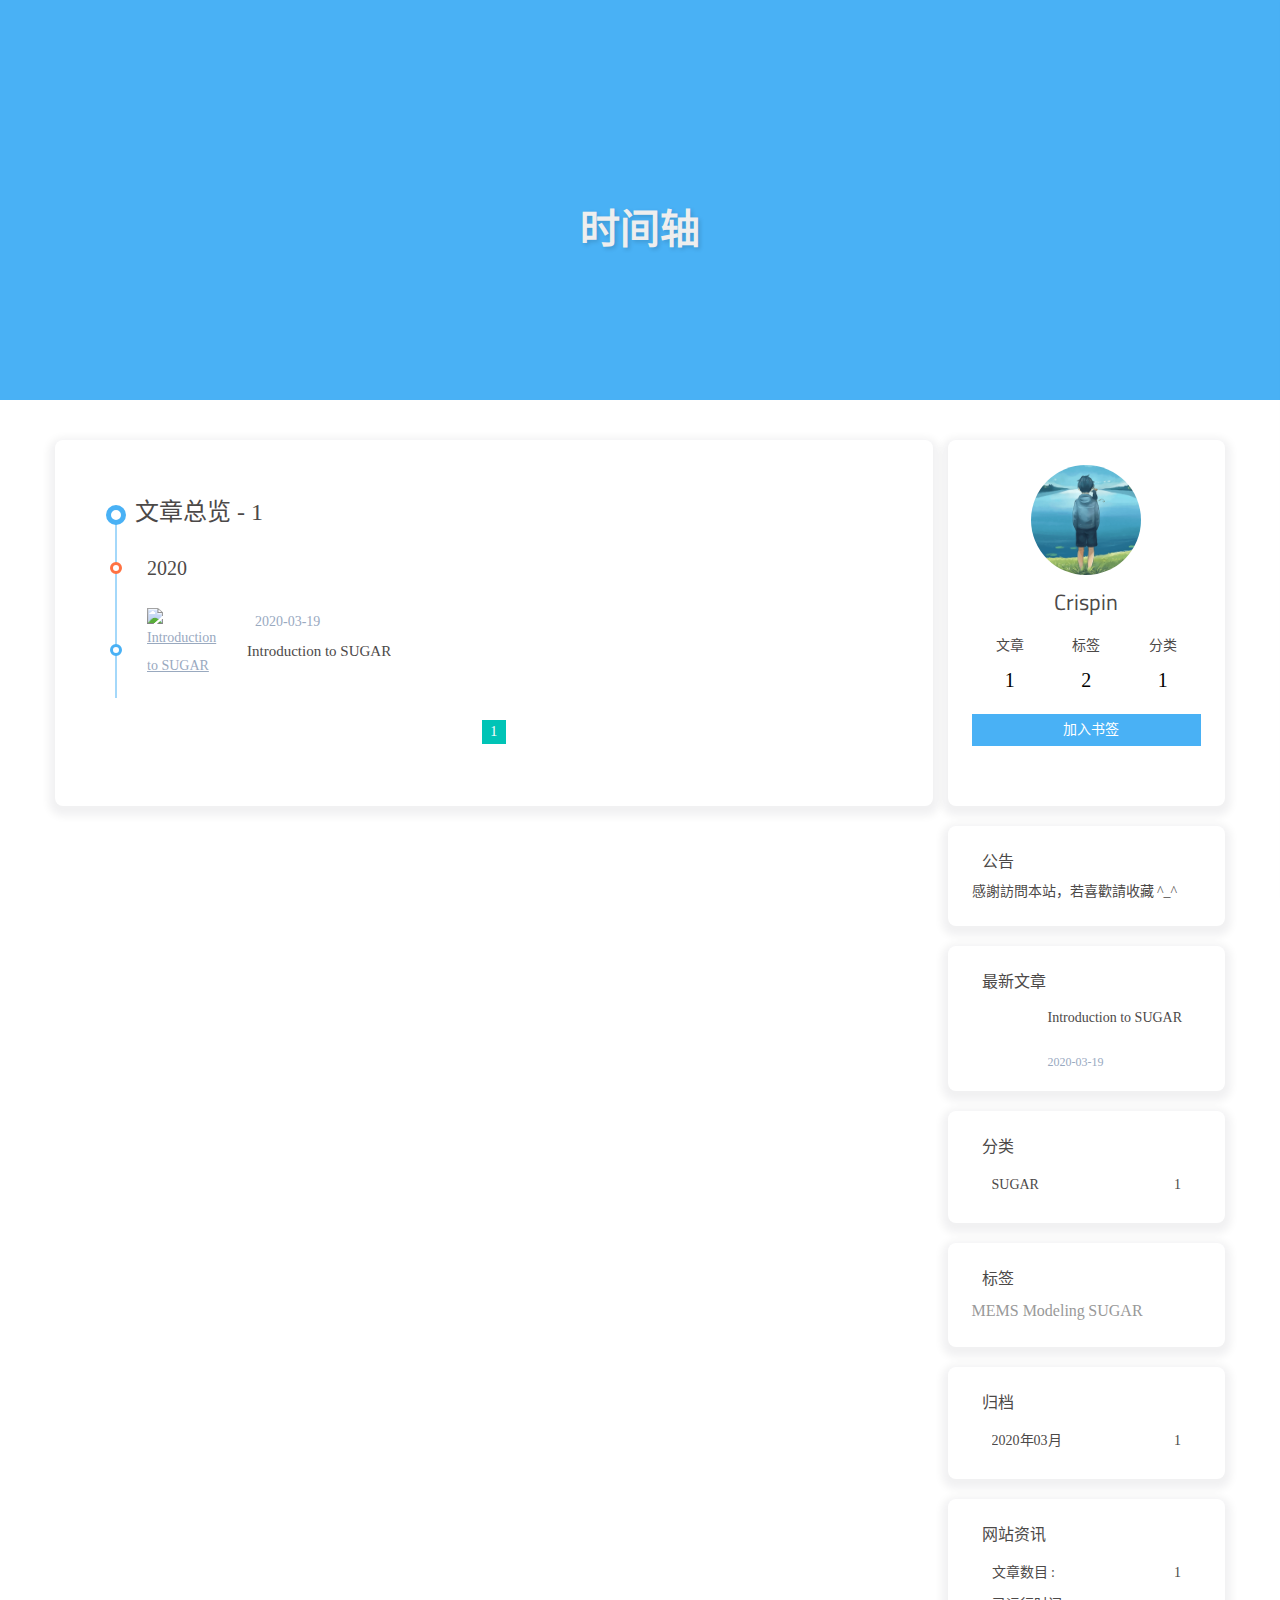
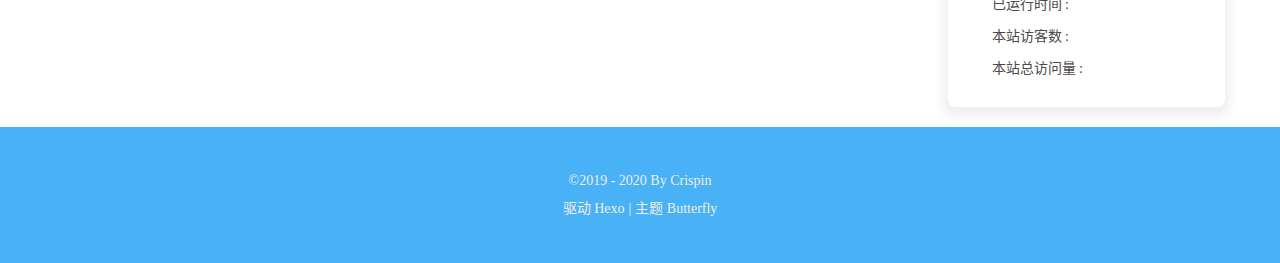
==== commit b1307d37: "Site updated: 2020-03-19 17:02:14" ====
--- a/archives/index.html
+++ b/archives/index.html
@@ -69,4 +69,4 @@
   isHome: false,
   isPost: false
   
-}</script><meta name="generator" content="Hexo 4.2.0"></head><body><canvas class="fireworks"></canvas><header> <div id="page-header"><span class="pull_left" id="blog_name"><a class="blog_title" id="site-name" href="/">Crispin</a></span><span class="toggle-menu pull_right close"><a class="site-page"><i class="fa fa-bars fa-fw" aria-hidden="true"></i></a></span><span class="pull_right menus"><div class="menus_items"><div class="menus_item"><a class="site-page" href="/"><i class="fa-fw fa fa-home"></i><span> 首页</span></a></div><div class="menus_item"><a class="site-page" href="/archives/"><i class="fa-fw fa fa-archive"></i><span> 时间轴</span></a></div><div class="menus_item"><a class="site-page" href="/tags/"><i class="fa-fw fa fa-tags"></i><span> 标签</span></a></div><div class="menus_item"><a class="site-page" href="/categories/"><i class="fa-fw fa fa-folder-open"></i><span> 分类</span></a></div><div class="menus_item"><a class="site-page"><i class="fa-fw fa fa-heartbeat" aria-hidden="true"></i><span> 清单</span><i class="fa fa-chevron-down menus-expand" aria-hidden="true"></i></a><ul class="menus_item_child"><li><a class="site-page" href="/music/"><i class="fa-fw fa fa-music"></i><span> 音乐</span></a></li><li><a class="site-page" href="/Gallery/"><i class="fa-fw fa fa-picture-o"></i><span> 照片</span></a></li><li><a class="site-page" href="/movies/"><i class="fa-fw fa fa-film"></i><span> 电影</span></a></li></ul></div><div class="menus_item"><a class="site-page" href="/link/"><i class="fa-fw fa fa-link"></i><span> 友链</span></a></div><div class="menus_item"><a class="site-page" href="/about/"><i class="fa-fw fa fa-heart"></i><span> 关于</span></a></div></div></span></div></header><div id="mobile-sidebar"><div id="menu_mask"></div><div id="mobile-sidebar-menus"><div class="mobile_author_icon"><img class="avatar-img" src="/img/avatar.png" onerror="onerror=null;src='/img/friend_404.gif'" alt="avatar"></div><div class="mobile_post_data"><div class="mobile_data_item is-center"><div class="mobile_data_link"><a href="/archives/"><div class="headline">文章</div><div class="length_num">1</div></a></div></div></div><hr><div class="menus_items"><div class="menus_item"><a class="site-page" href="/"><i class="fa-fw fa fa-home"></i><span> 首页</span></a></div><div class="menus_item"><a class="site-page" href="/archives/"><i class="fa-fw fa fa-archive"></i><span> 时间轴</span></a></div><div class="menus_item"><a class="site-page" href="/tags/"><i class="fa-fw fa fa-tags"></i><span> 标签</span></a></div><div class="menus_item"><a class="site-page" href="/categories/"><i class="fa-fw fa fa-folder-open"></i><span> 分类</span></a></div><div class="menus_item"><a class="site-page"><i class="fa-fw fa fa-heartbeat" aria-hidden="true"></i><span> 清单</span><i class="fa fa-chevron-down menus-expand" aria-hidden="true"></i></a><ul class="menus_item_child"><li><a class="site-page" href="/music/"><i class="fa-fw fa fa-music"></i><span> 音乐</span></a></li><li><a class="site-page" href="/Gallery/"><i class="fa-fw fa fa-picture-o"></i><span> 照片</span></a></li><li><a class="site-page" href="/movies/"><i class="fa-fw fa fa-film"></i><span> 电影</span></a></li></ul></div><div class="menus_item"><a class="site-page" href="/link/"><i class="fa-fw fa fa-link"></i><span> 友链</span></a></div><div class="menus_item"><a class="site-page" href="/about/"><i class="fa-fw fa fa-heart"></i><span> 关于</span></a></div></div></div></div><div id="body-wrap"><nav class="not_index_bg" id="nav" style="background-image: url(https://cdn.jsdelivr.net/gh/jerryc127/butterfly_cdn@2.1.0/top_img/archive.jpg)"><div id="page_site-info"><div id="site-title"><span class="blogtitle">时间轴</span></div></div></nav><main id="content-outer"><div class="layout_page" id="content-inner"><div id="archive"><div class="article-sort-title">文章总览 - 1</div><div class="article-sort"><div class="article-sort-item year">2020</div><div class="article-sort-item"><div class="article-sort-img"><a class="article-sort-item__img" href="/2020/03/16/hello-world/"><img src="https://cdn.jsdelivr.net/gh/jerryc127/butterfly_cdn@2.1.0/top_img/default.png" alt="Hello World"></a></div><div class="article-sort-post"><a class="article-sort-item__post" href="/2020/03/16/hello-world/"><i class="fa fa-clock-o" aria-hidden="true"></i><time class="article-sort-item__time">2020-03-16</time><div class="article-sort-item__title">Hello World</div></a></div></div></div><nav id="pagination"><div class="pagination"><span class="page-number current">1</span></div></nav></div><div class="aside_content" id="aside_content"><div class="card-widget card-info"><div class="card-content"><div class="card-info-avatar is-center"><img class="avatar-img" src="/img/avatar.png" onerror="this.onerror=null;this.src='/img/friend_404.gif'" alt="avatar"><div class="author-info__name">Crispin</div><div class="author-info__description"></div></div><div class="card-info-data"><div class="card-info-data-item is-center"><a href="/archives/"><div class="headline">文章</div><div class="length_num">1</div></a></div></div><div class="card-info-bookmark is-center"><a class="bookmark button--primary button--animated" id="bookmark-it" href="javascript:;" title="加入书签" target="_self"><i class="fa fa-bookmark" aria-hidden="true"></i><span>加入书签</span></a></div><div class="card-info-social-icons is-center"><a class="social-icon" href="https://Crispin-prog.github.io" target="_blank"><i class="fa fa-github" aria-hidden="true"></i></a><a class="social-icon" href="mailto:303203546@qq.com" target="_blank"><i class="fa fa-envelope" aria-hidden="true"></i></a><a class="social-icon" href="/atom.xml" target="_blank"><i class="fa fa-rss" aria-hidden="true"></i></a></div></div></div><div class="card-widget card-announcement"><div class="card-content"><div class="item-headline"><i class="fa fa-bullhorn card-announcement-animation" aria-hidden="true"></i><span>公告</span></div><div class="announcement_content">感謝訪問本站，若喜歡請收藏 ^_^</div></div></div><div class="card-widget card-recent-post"><div class="card-content"><div class="item-headline"><i class="fa fa-history" aria-hidden="true"></i><span>最新文章</span></div><div class="aside-recent-item"> <div class="aside-recent-post"><a href="/2020/03/16/hello-world/"><div class="aside-post-cover"><img class="aside-post-bg lazyload" data-src="https://cdn.jsdelivr.net/gh/jerryc127/butterfly_cdn@2.1.0/top_img/default.png" onerror="this.onerror=null;this.src='/img/404.jpg'" title="Hello World" alt="Hello World"></div><div class="aside-post-title"><div class="aside-post_title" href="/2020/03/16/hello-world/" title="Hello World">Hello World</div><time class="aside-post_meta post-meta__date">2020-03-16</time></div></a></div></div></div></div><div class="card-widget card-archives"><div class="card-content"><div class="item-headline"><i class="fa fa-archive" aria-hidden="true"></i><span>归档</span></div><ul class="archive-list"><li class="archive-list-item"><a class="archive-list-link" href="/archives/2020/03/"><span class="archive-list-date">2020年03月</span><span class="archive-list-count">1</span></a></li></ul></div></div><div class="card-widget card-webinfo"><div class="card-content"><div class="item-headline"><i class="fa fa-line-chart" aria-hidden="true"></i><span>网站资讯</span></div><div class="webinfo"><div class="webinfo-item"><div class="webinfo-article-name">文章数目 :</div><div class="webinfo-article-count">1</div></div><div class="webinfo-item"><div class="webinfo-runtime-name">已运行时间 :</div><div class="webinfo-runtime-count" id="webinfo-runtime-count" start_date="6/7/2018 00:00:00">     </div></div><div class="webinfo-item">      <div class="webinfo-site-uv-name">本站访客数 :</div><div class="webinfo-site-uv-count" id="busuanzi_value_site_uv"></div></div><div class="webinfo-item"><div class="webinfo-site-name">本站总访问量 :</div><div class="webinfo-site-pv-count" id="busuanzi_value_site_pv"></div></div></div></div></div></div></div></main><footer id="footer" data-type="color"><div id="footer-wrap"><div class="copyright">&copy;2019 - 2020 By Crispin</div><div class="framework-info"><span>驱动 </span><a href="http://hexo.io" target="_blank" rel="noopener"><span>Hexo</span></a><span class="footer-separator">|</span><span>主题 </span><a href="https://github.com/jerryc127/hexo-theme-butterfly" target="_blank" rel="noopener"><span>Butterfly</span></a></div></div></footer></div><section class="rightside" id="rightside"><div id="rightside-config-hide"><a class="translate_chn_to_cht" id="translateLink" href="javascript:translatePage();" title="简繁转换" target="_self">繁</a><i class="darkmode fa fa-moon-o" id="darkmode" title="夜间模式"></i></div><div id="rightside-config-show"><div id="rightside_config" title="设置"><i class="fa fa-cog" aria-hidden="true"></i></div><i class="fa fa-arrow-up" id="go-up" title="回到顶部" aria-hidden="true"></i></div></section><script src="https://cdn.jsdelivr.net/npm/jquery@latest/dist/jquery.min.js"></script><script src="/js/utils.js"></script><script src="/js/main.js"></script><script src="/js/tw_cn.js"></script><script src="https://cdn.jsdelivr.net/npm/@fancyapps/fancybox@latest/dist/jquery.fancybox.min.js"></script><script src="https://cdn.jsdelivr.net/npm/animejs@latest/anime.min.js"></script><script src="https://cdn.jsdelivr.net/gh/jerryc127/butterfly_cdn@2.1.0/js/fireworks.js"></script><script id="ribbon_piao" mobile="false" src="https://cdn.jsdelivr.net/gh/jerryc127/butterfly_cdn@2.1.0/js/piao.js"></script><script async src="//busuanzi.ibruce.info/busuanzi/2.3/busuanzi.pure.mini.js"></script><script src="https://cdn.jsdelivr.net/npm/instant.page@latest/instantpage.min.js" type="module"></script><script src="https://cdn.jsdelivr.net/npm/lazysizes@latest/lazysizes.min.js" async=""></script><script src="https://cdn.jsdelivr.net/gh/jerryc127/butterfly_cdn@2.1.0/js/ClickShowText.js"></script></body></html>+}</script><meta name="generator" content="Hexo 4.2.0"></head><body><canvas class="fireworks"></canvas><header> <div id="page-header"><span class="pull_left" id="blog_name"><a class="blog_title" id="site-name" href="/">Crispin</a></span><span class="toggle-menu pull_right close"><a class="site-page"><i class="fa fa-bars fa-fw" aria-hidden="true"></i></a></span><span class="pull_right menus"><div class="menus_items"><div class="menus_item"><a class="site-page" href="/"><i class="fa-fw fa fa-home"></i><span> 首页</span></a></div><div class="menus_item"><a class="site-page" href="/archives/"><i class="fa-fw fa fa-archive"></i><span> 时间轴</span></a></div><div class="menus_item"><a class="site-page" href="/tags/"><i class="fa-fw fa fa-tags"></i><span> 标签</span></a></div><div class="menus_item"><a class="site-page" href="/categories/"><i class="fa-fw fa fa-folder-open"></i><span> 分类</span></a></div><div class="menus_item"><a class="site-page"><i class="fa-fw fa fa-heartbeat" aria-hidden="true"></i><span> 清单</span><i class="fa fa-chevron-down menus-expand" aria-hidden="true"></i></a><ul class="menus_item_child"><li><a class="site-page" href="/music/"><i class="fa-fw fa fa-music"></i><span> 音乐</span></a></li><li><a class="site-page" href="/Gallery/"><i class="fa-fw fa fa-picture-o"></i><span> 照片</span></a></li><li><a class="site-page" href="/movies/"><i class="fa-fw fa fa-film"></i><span> 电影</span></a></li></ul></div><div class="menus_item"><a class="site-page" href="/link/"><i class="fa-fw fa fa-link"></i><span> 友链</span></a></div><div class="menus_item"><a class="site-page" href="/about/"><i class="fa-fw fa fa-heart"></i><span> 关于</span></a></div></div></span></div></header><div id="mobile-sidebar"><div id="menu_mask"></div><div id="mobile-sidebar-menus"><div class="mobile_author_icon"><img class="avatar-img" src="/img/avatar.png" onerror="onerror=null;src='/img/friend_404.gif'" alt="avatar"></div><div class="mobile_post_data"><div class="mobile_data_item is-center"><div class="mobile_data_link"><a href="/archives/"><div class="headline">文章</div><div class="length_num">1</div></a></div></div><div class="mobile_data_item is-center">      <div class="mobile_data_link"><a href="/tags/"><div class="headline">标签</div><div class="length_num">2</div></a></div></div><div class="mobile_data_item is-center">     <div class="mobile_data_link"><a href="/categories/"><div class="headline">分类</div><div class="length_num">1</div></a></div></div></div><hr><div class="menus_items"><div class="menus_item"><a class="site-page" href="/"><i class="fa-fw fa fa-home"></i><span> 首页</span></a></div><div class="menus_item"><a class="site-page" href="/archives/"><i class="fa-fw fa fa-archive"></i><span> 时间轴</span></a></div><div class="menus_item"><a class="site-page" href="/tags/"><i class="fa-fw fa fa-tags"></i><span> 标签</span></a></div><div class="menus_item"><a class="site-page" href="/categories/"><i class="fa-fw fa fa-folder-open"></i><span> 分类</span></a></div><div class="menus_item"><a class="site-page"><i class="fa-fw fa fa-heartbeat" aria-hidden="true"></i><span> 清单</span><i class="fa fa-chevron-down menus-expand" aria-hidden="true"></i></a><ul class="menus_item_child"><li><a class="site-page" href="/music/"><i class="fa-fw fa fa-music"></i><span> 音乐</span></a></li><li><a class="site-page" href="/Gallery/"><i class="fa-fw fa fa-picture-o"></i><span> 照片</span></a></li><li><a class="site-page" href="/movies/"><i class="fa-fw fa fa-film"></i><span> 电影</span></a></li></ul></div><div class="menus_item"><a class="site-page" href="/link/"><i class="fa-fw fa fa-link"></i><span> 友链</span></a></div><div class="menus_item"><a class="site-page" href="/about/"><i class="fa-fw fa fa-heart"></i><span> 关于</span></a></div></div></div></div><div id="body-wrap"><nav class="not_index_bg" id="nav" style="background-image: url(https://cdn.jsdelivr.net/gh/jerryc127/butterfly_cdn@2.1.0/top_img/archive.jpg)"><div id="page_site-info"><div id="site-title"><span class="blogtitle">时间轴</span></div></div></nav><main id="content-outer"><div class="layout_page" id="content-inner"><div id="archive"><div class="article-sort-title">文章总览 - 1</div><div class="article-sort"><div class="article-sort-item year">2020</div><div class="article-sort-item"><div class="article-sort-img"><a class="article-sort-item__img" href="/2020/03/19/sugar-introduction/"><img src="https://cdn.jsdelivr.net/gh/Crispin-prog/blog_res@V1.2.1/PicGoImg/20200319165149.jpg" alt="Introduction to SUGAR"></a></div><div class="article-sort-post"><a class="article-sort-item__post" href="/2020/03/19/sugar-introduction/"><i class="fa fa-clock-o" aria-hidden="true"></i><time class="article-sort-item__time">2020-03-19</time><div class="article-sort-item__title">Introduction to SUGAR</div></a></div></div></div><nav id="pagination"><div class="pagination"><span class="page-number current">1</span></div></nav></div><div class="aside_content" id="aside_content"><div class="card-widget card-info"><div class="card-content"><div class="card-info-avatar is-center"><img class="avatar-img" src="/img/avatar.png" onerror="this.onerror=null;this.src='/img/friend_404.gif'" alt="avatar"><div class="author-info__name">Crispin</div><div class="author-info__description"></div></div><div class="card-info-data"><div class="card-info-data-item is-center"><a href="/archives/"><div class="headline">文章</div><div class="length_num">1</div></a></div><div class="card-info-data-item is-center">      <a href="/tags/"><div class="headline">标签</div><div class="length_num">2</div></a></div><div class="card-info-data-item is-center">     <a href="/categories/"><div class="headline">分类</div><div class="length_num">1</div></a></div></div><div class="card-info-bookmark is-center"><a class="bookmark button--primary button--animated" id="bookmark-it" href="javascript:;" title="加入书签" target="_self"><i class="fa fa-bookmark" aria-hidden="true"></i><span>加入书签</span></a></div><div class="card-info-social-icons is-center"><a class="social-icon" href="https://Crispin-prog.github.io" target="_blank"><i class="fa fa-github" aria-hidden="true"></i></a><a class="social-icon" href="mailto:303203546@qq.com" target="_blank"><i class="fa fa-envelope" aria-hidden="true"></i></a><a class="social-icon" href="/atom.xml" target="_blank"><i class="fa fa-rss" aria-hidden="true"></i></a></div></div></div><div class="card-widget card-announcement"><div class="card-content"><div class="item-headline"><i class="fa fa-bullhorn card-announcement-animation" aria-hidden="true"></i><span>公告</span></div><div class="announcement_content">感謝訪問本站，若喜歡請收藏 ^_^</div></div></div><div class="card-widget card-recent-post"><div class="card-content"><div class="item-headline"><i class="fa fa-history" aria-hidden="true"></i><span>最新文章</span></div><div class="aside-recent-item"> <div class="aside-recent-post"><a href="/2020/03/19/sugar-introduction/"><div class="aside-post-cover"><img class="aside-post-bg lazyload" data-src="https://cdn.jsdelivr.net/gh/Crispin-prog/blog_res@V1.2.1/PicGoImg/20200319165149.jpg" onerror="this.onerror=null;this.src='/img/404.jpg'" title="Introduction to SUGAR" alt="Introduction to SUGAR"></div><div class="aside-post-title"><div class="aside-post_title" href="/2020/03/19/sugar-introduction/" title="Introduction to SUGAR">Introduction to SUGAR</div><time class="aside-post_meta post-meta__date">2020-03-19</time></div></a></div></div></div></div><div class="card-widget card-categories"><div class="card-content"><div class="item-headline"><i class="fa fa-folder-open" aria-hidden="true"></i><span>分类</span></div><ul class="aside-category-item">       <li class="aside-category-list"><a class="aside-category-list_link" href="/categories/SUGAR/"><span class="aside-category-list_name">SUGAR</span><span class="aside-category-list_length">1</span></a></li></ul></div></div><div class="card-widget card-tags"><div class="card-content"><div class="item-headline"><i class="fa fa-tags" aria-hidden="true"></i><span>标签</span></div><div class="card-tag-cloud"><a href="/tags/MEMS-Modeling/" style="font-size: 16px; color: #999">MEMS Modeling</a> <a href="/tags/SUGAR/" style="font-size: 16px; color: #999">SUGAR</a></div></div></div><div class="card-widget card-archives"><div class="card-content"><div class="item-headline"><i class="fa fa-archive" aria-hidden="true"></i><span>归档</span></div><ul class="archive-list"><li class="archive-list-item"><a class="archive-list-link" href="/archives/2020/03/"><span class="archive-list-date">2020年03月</span><span class="archive-list-count">1</span></a></li></ul></div></div><div class="card-widget card-webinfo"><div class="card-content"><div class="item-headline"><i class="fa fa-line-chart" aria-hidden="true"></i><span>网站资讯</span></div><div class="webinfo"><div class="webinfo-item"><div class="webinfo-article-name">文章数目 :</div><div class="webinfo-article-count">1</div></div><div class="webinfo-item"><div class="webinfo-runtime-name">已运行时间 :</div><div class="webinfo-runtime-count" id="webinfo-runtime-count" start_date="6/7/2018 00:00:00">     </div></div><div class="webinfo-item">      <div class="webinfo-site-uv-name">本站访客数 :</div><div class="webinfo-site-uv-count" id="busuanzi_value_site_uv"></div></div><div class="webinfo-item"><div class="webinfo-site-name">本站总访问量 :</div><div class="webinfo-site-pv-count" id="busuanzi_value_site_pv"></div></div></div></div></div></div></div></main><footer id="footer" data-type="color"><div id="footer-wrap"><div class="copyright">&copy;2019 - 2020 By Crispin</div><div class="framework-info"><span>驱动 </span><a href="http://hexo.io" target="_blank" rel="noopener"><span>Hexo</span></a><span class="footer-separator">|</span><span>主题 </span><a href="https://github.com/jerryc127/hexo-theme-butterfly" target="_blank" rel="noopener"><span>Butterfly</span></a></div></div></footer></div><section class="rightside" id="rightside"><div id="rightside-config-hide"><a class="translate_chn_to_cht" id="translateLink" href="javascript:translatePage();" title="简繁转换" target="_self">繁</a><i class="darkmode fa fa-moon-o" id="darkmode" title="夜间模式"></i></div><div id="rightside-config-show"><div id="rightside_config" title="设置"><i class="fa fa-cog" aria-hidden="true"></i></div><i class="fa fa-arrow-up" id="go-up" title="回到顶部" aria-hidden="true"></i></div></section><script src="https://cdn.jsdelivr.net/npm/jquery@latest/dist/jquery.min.js"></script><script src="/js/utils.js"></script><script src="/js/main.js"></script><script src="/js/tw_cn.js"></script><script src="https://cdn.jsdelivr.net/npm/@fancyapps/fancybox@latest/dist/jquery.fancybox.min.js"></script><script src="https://cdn.jsdelivr.net/npm/animejs@latest/anime.min.js"></script><script src="https://cdn.jsdelivr.net/gh/jerryc127/butterfly_cdn@2.1.0/js/fireworks.js"></script><script id="ribbon_piao" mobile="false" src="https://cdn.jsdelivr.net/gh/jerryc127/butterfly_cdn@2.1.0/js/piao.js"></script><script async src="//busuanzi.ibruce.info/busuanzi/2.3/busuanzi.pure.mini.js"></script><script src="https://cdn.jsdelivr.net/npm/instant.page@latest/instantpage.min.js" type="module"></script><script src="https://cdn.jsdelivr.net/npm/lazysizes@latest/lazysizes.min.js" async=""></script><script src="https://cdn.jsdelivr.net/gh/jerryc127/butterfly_cdn@2.1.0/js/ClickShowText.js"></script></body></html>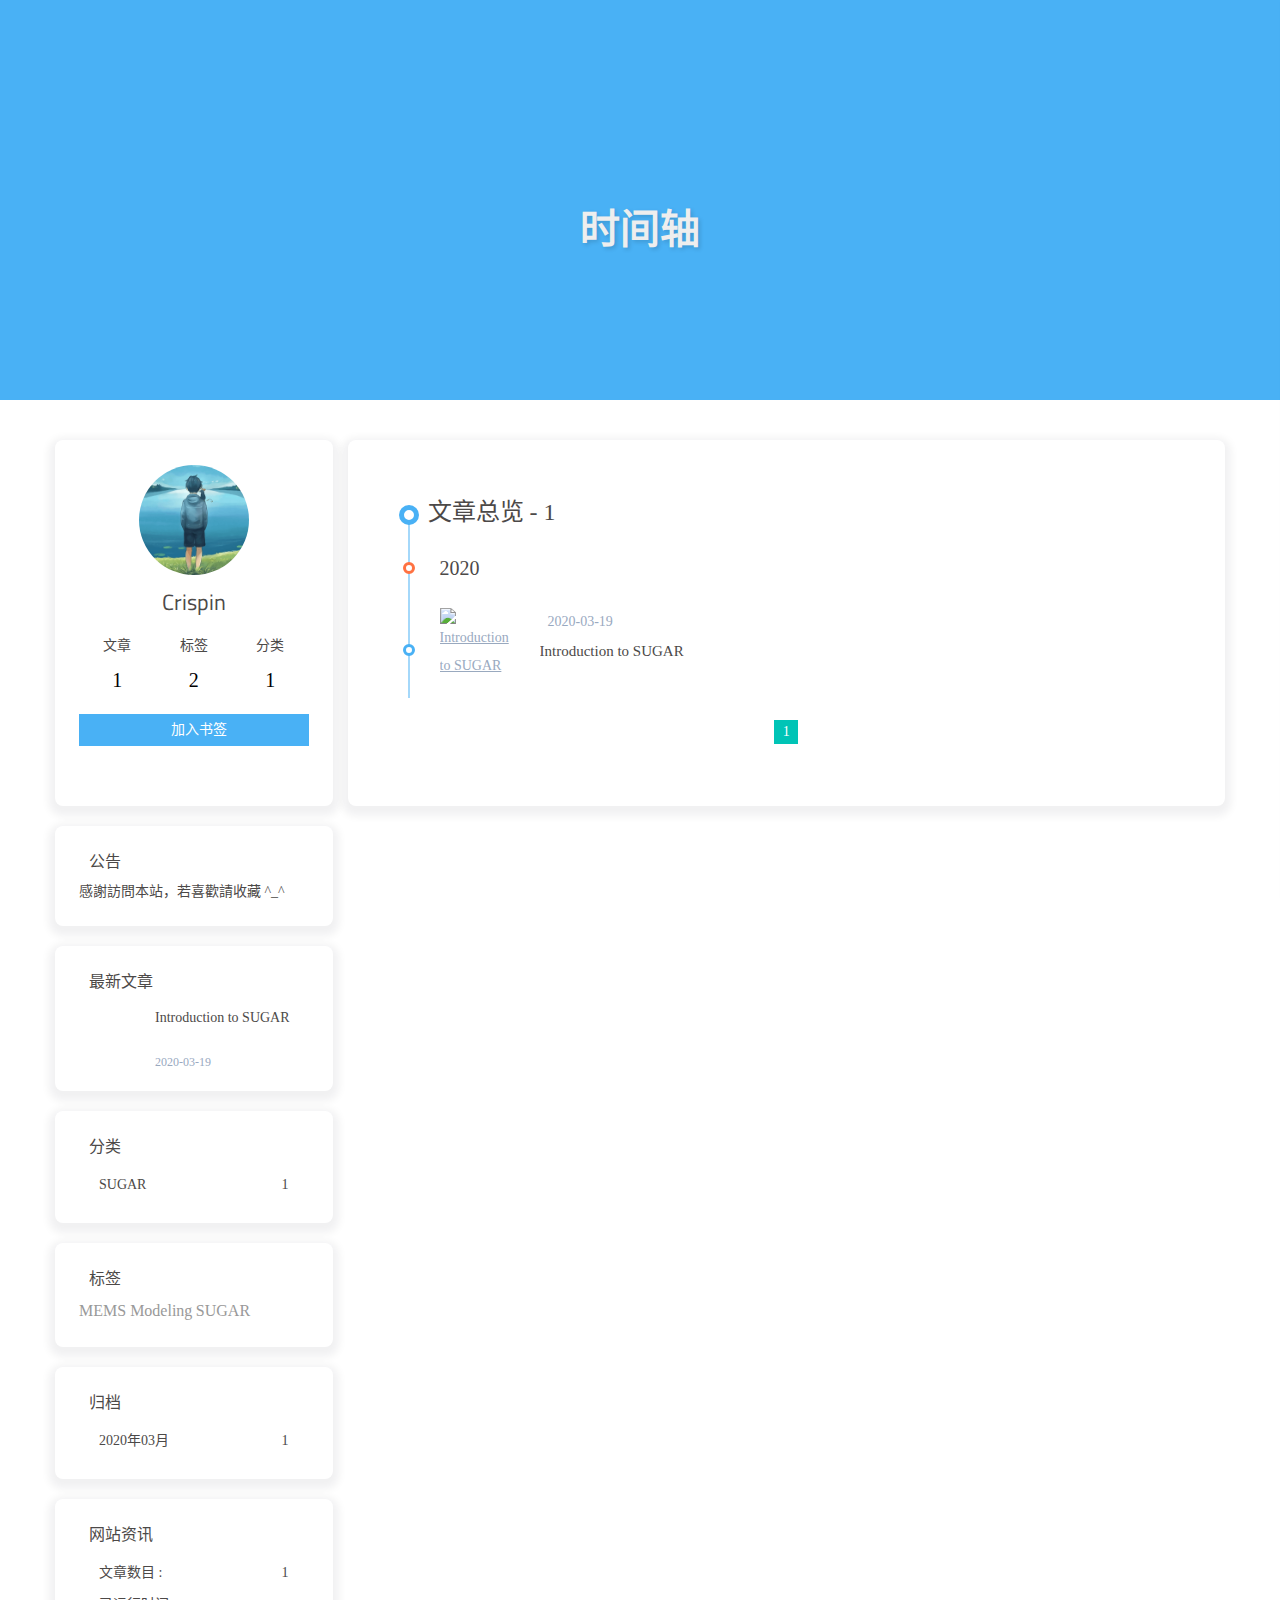
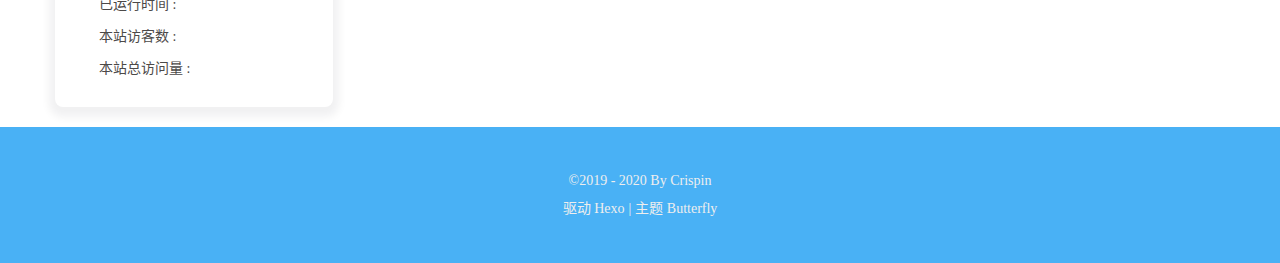
==== commit e1edaba9: "Site updated: 2020-03-19 17:50:13" ====
--- a/archives/index.html
+++ b/archives/index.html
@@ -69,4 +69,4 @@
   isHome: false,
   isPost: false
   
-}</script><meta name="generator" content="Hexo 4.2.0"></head><body><canvas class="fireworks"></canvas><header> <div id="page-header"><span class="pull_left" id="blog_name"><a class="blog_title" id="site-name" href="/">Crispin</a></span><span class="toggle-menu pull_right close"><a class="site-page"><i class="fa fa-bars fa-fw" aria-hidden="true"></i></a></span><span class="pull_right menus"><div class="menus_items"><div class="menus_item"><a class="site-page" href="/"><i class="fa-fw fa fa-home"></i><span> 首页</span></a></div><div class="menus_item"><a class="site-page" href="/archives/"><i class="fa-fw fa fa-archive"></i><span> 时间轴</span></a></div><div class="menus_item"><a class="site-page" href="/tags/"><i class="fa-fw fa fa-tags"></i><span> 标签</span></a></div><div class="menus_item"><a class="site-page" href="/categories/"><i class="fa-fw fa fa-folder-open"></i><span> 分类</span></a></div><div class="menus_item"><a class="site-page"><i class="fa-fw fa fa-heartbeat" aria-hidden="true"></i><span> 清单</span><i class="fa fa-chevron-down menus-expand" aria-hidden="true"></i></a><ul class="menus_item_child"><li><a class="site-page" href="/music/"><i class="fa-fw fa fa-music"></i><span> 音乐</span></a></li><li><a class="site-page" href="/Gallery/"><i class="fa-fw fa fa-picture-o"></i><span> 照片</span></a></li><li><a class="site-page" href="/movies/"><i class="fa-fw fa fa-film"></i><span> 电影</span></a></li></ul></div><div class="menus_item"><a class="site-page" href="/link/"><i class="fa-fw fa fa-link"></i><span> 友链</span></a></div><div class="menus_item"><a class="site-page" href="/about/"><i class="fa-fw fa fa-heart"></i><span> 关于</span></a></div></div></span></div></header><div id="mobile-sidebar"><div id="menu_mask"></div><div id="mobile-sidebar-menus"><div class="mobile_author_icon"><img class="avatar-img" src="/img/avatar.png" onerror="onerror=null;src='/img/friend_404.gif'" alt="avatar"></div><div class="mobile_post_data"><div class="mobile_data_item is-center"><div class="mobile_data_link"><a href="/archives/"><div class="headline">文章</div><div class="length_num">1</div></a></div></div><div class="mobile_data_item is-center">      <div class="mobile_data_link"><a href="/tags/"><div class="headline">标签</div><div class="length_num">2</div></a></div></div><div class="mobile_data_item is-center">     <div class="mobile_data_link"><a href="/categories/"><div class="headline">分类</div><div class="length_num">1</div></a></div></div></div><hr><div class="menus_items"><div class="menus_item"><a class="site-page" href="/"><i class="fa-fw fa fa-home"></i><span> 首页</span></a></div><div class="menus_item"><a class="site-page" href="/archives/"><i class="fa-fw fa fa-archive"></i><span> 时间轴</span></a></div><div class="menus_item"><a class="site-page" href="/tags/"><i class="fa-fw fa fa-tags"></i><span> 标签</span></a></div><div class="menus_item"><a class="site-page" href="/categories/"><i class="fa-fw fa fa-folder-open"></i><span> 分类</span></a></div><div class="menus_item"><a class="site-page"><i class="fa-fw fa fa-heartbeat" aria-hidden="true"></i><span> 清单</span><i class="fa fa-chevron-down menus-expand" aria-hidden="true"></i></a><ul class="menus_item_child"><li><a class="site-page" href="/music/"><i class="fa-fw fa fa-music"></i><span> 音乐</span></a></li><li><a class="site-page" href="/Gallery/"><i class="fa-fw fa fa-picture-o"></i><span> 照片</span></a></li><li><a class="site-page" href="/movies/"><i class="fa-fw fa fa-film"></i><span> 电影</span></a></li></ul></div><div class="menus_item"><a class="site-page" href="/link/"><i class="fa-fw fa fa-link"></i><span> 友链</span></a></div><div class="menus_item"><a class="site-page" href="/about/"><i class="fa-fw fa fa-heart"></i><span> 关于</span></a></div></div></div></div><div id="body-wrap"><nav class="not_index_bg" id="nav" style="background-image: url(https://cdn.jsdelivr.net/gh/jerryc127/butterfly_cdn@2.1.0/top_img/archive.jpg)"><div id="page_site-info"><div id="site-title"><span class="blogtitle">时间轴</span></div></div></nav><main id="content-outer"><div class="layout_page" id="content-inner"><div id="archive"><div class="article-sort-title">文章总览 - 1</div><div class="article-sort"><div class="article-sort-item year">2020</div><div class="article-sort-item"><div class="article-sort-img"><a class="article-sort-item__img" href="/2020/03/19/sugar-introduction/"><img src="https://cdn.jsdelivr.net/gh/Crispin-prog/blog_res@V1.2.1/PicGoImg/20200319165149.jpg" alt="Introduction to SUGAR"></a></div><div class="article-sort-post"><a class="article-sort-item__post" href="/2020/03/19/sugar-introduction/"><i class="fa fa-clock-o" aria-hidden="true"></i><time class="article-sort-item__time">2020-03-19</time><div class="article-sort-item__title">Introduction to SUGAR</div></a></div></div></div><nav id="pagination"><div class="pagination"><span class="page-number current">1</span></div></nav></div><div class="aside_content" id="aside_content"><div class="card-widget card-info"><div class="card-content"><div class="card-info-avatar is-center"><img class="avatar-img" src="/img/avatar.png" onerror="this.onerror=null;this.src='/img/friend_404.gif'" alt="avatar"><div class="author-info__name">Crispin</div><div class="author-info__description"></div></div><div class="card-info-data"><div class="card-info-data-item is-center"><a href="/archives/"><div class="headline">文章</div><div class="length_num">1</div></a></div><div class="card-info-data-item is-center">      <a href="/tags/"><div class="headline">标签</div><div class="length_num">2</div></a></div><div class="card-info-data-item is-center">     <a href="/categories/"><div class="headline">分类</div><div class="length_num">1</div></a></div></div><div class="card-info-bookmark is-center"><a class="bookmark button--primary button--animated" id="bookmark-it" href="javascript:;" title="加入书签" target="_self"><i class="fa fa-bookmark" aria-hidden="true"></i><span>加入书签</span></a></div><div class="card-info-social-icons is-center"><a class="social-icon" href="https://Crispin-prog.github.io" target="_blank"><i class="fa fa-github" aria-hidden="true"></i></a><a class="social-icon" href="mailto:303203546@qq.com" target="_blank"><i class="fa fa-envelope" aria-hidden="true"></i></a><a class="social-icon" href="/atom.xml" target="_blank"><i class="fa fa-rss" aria-hidden="true"></i></a></div></div></div><div class="card-widget card-announcement"><div class="card-content"><div class="item-headline"><i class="fa fa-bullhorn card-announcement-animation" aria-hidden="true"></i><span>公告</span></div><div class="announcement_content">感謝訪問本站，若喜歡請收藏 ^_^</div></div></div><div class="card-widget card-recent-post"><div class="card-content"><div class="item-headline"><i class="fa fa-history" aria-hidden="true"></i><span>最新文章</span></div><div class="aside-recent-item"> <div class="aside-recent-post"><a href="/2020/03/19/sugar-introduction/"><div class="aside-post-cover"><img class="aside-post-bg lazyload" data-src="https://cdn.jsdelivr.net/gh/Crispin-prog/blog_res@V1.2.1/PicGoImg/20200319165149.jpg" onerror="this.onerror=null;this.src='/img/404.jpg'" title="Introduction to SUGAR" alt="Introduction to SUGAR"></div><div class="aside-post-title"><div class="aside-post_title" href="/2020/03/19/sugar-introduction/" title="Introduction to SUGAR">Introduction to SUGAR</div><time class="aside-post_meta post-meta__date">2020-03-19</time></div></a></div></div></div></div><div class="card-widget card-categories"><div class="card-content"><div class="item-headline"><i class="fa fa-folder-open" aria-hidden="true"></i><span>分类</span></div><ul class="aside-category-item">       <li class="aside-category-list"><a class="aside-category-list_link" href="/categories/SUGAR/"><span class="aside-category-list_name">SUGAR</span><span class="aside-category-list_length">1</span></a></li></ul></div></div><div class="card-widget card-tags"><div class="card-content"><div class="item-headline"><i class="fa fa-tags" aria-hidden="true"></i><span>标签</span></div><div class="card-tag-cloud"><a href="/tags/MEMS-Modeling/" style="font-size: 16px; color: #999">MEMS Modeling</a> <a href="/tags/SUGAR/" style="font-size: 16px; color: #999">SUGAR</a></div></div></div><div class="card-widget card-archives"><div class="card-content"><div class="item-headline"><i class="fa fa-archive" aria-hidden="true"></i><span>归档</span></div><ul class="archive-list"><li class="archive-list-item"><a class="archive-list-link" href="/archives/2020/03/"><span class="archive-list-date">2020年03月</span><span class="archive-list-count">1</span></a></li></ul></div></div><div class="card-widget card-webinfo"><div class="card-content"><div class="item-headline"><i class="fa fa-line-chart" aria-hidden="true"></i><span>网站资讯</span></div><div class="webinfo"><div class="webinfo-item"><div class="webinfo-article-name">文章数目 :</div><div class="webinfo-article-count">1</div></div><div class="webinfo-item"><div class="webinfo-runtime-name">已运行时间 :</div><div class="webinfo-runtime-count" id="webinfo-runtime-count" start_date="6/7/2018 00:00:00">     </div></div><div class="webinfo-item">      <div class="webinfo-site-uv-name">本站访客数 :</div><div class="webinfo-site-uv-count" id="busuanzi_value_site_uv"></div></div><div class="webinfo-item"><div class="webinfo-site-name">本站总访问量 :</div><div class="webinfo-site-pv-count" id="busuanzi_value_site_pv"></div></div></div></div></div></div></div></main><footer id="footer" data-type="color"><div id="footer-wrap"><div class="copyright">&copy;2019 - 2020 By Crispin</div><div class="framework-info"><span>驱动 </span><a href="http://hexo.io" target="_blank" rel="noopener"><span>Hexo</span></a><span class="footer-separator">|</span><span>主题 </span><a href="https://github.com/jerryc127/hexo-theme-butterfly" target="_blank" rel="noopener"><span>Butterfly</span></a></div></div></footer></div><section class="rightside" id="rightside"><div id="rightside-config-hide"><a class="translate_chn_to_cht" id="translateLink" href="javascript:translatePage();" title="简繁转换" target="_self">繁</a><i class="darkmode fa fa-moon-o" id="darkmode" title="夜间模式"></i></div><div id="rightside-config-show"><div id="rightside_config" title="设置"><i class="fa fa-cog" aria-hidden="true"></i></div><i class="fa fa-arrow-up" id="go-up" title="回到顶部" aria-hidden="true"></i></div></section><script src="https://cdn.jsdelivr.net/npm/jquery@latest/dist/jquery.min.js"></script><script src="/js/utils.js"></script><script src="/js/main.js"></script><script src="/js/tw_cn.js"></script><script src="https://cdn.jsdelivr.net/npm/@fancyapps/fancybox@latest/dist/jquery.fancybox.min.js"></script><script src="https://cdn.jsdelivr.net/npm/animejs@latest/anime.min.js"></script><script src="https://cdn.jsdelivr.net/gh/jerryc127/butterfly_cdn@2.1.0/js/fireworks.js"></script><script id="ribbon_piao" mobile="false" src="https://cdn.jsdelivr.net/gh/jerryc127/butterfly_cdn@2.1.0/js/piao.js"></script><script async src="//busuanzi.ibruce.info/busuanzi/2.3/busuanzi.pure.mini.js"></script><script src="https://cdn.jsdelivr.net/npm/instant.page@latest/instantpage.min.js" type="module"></script><script src="https://cdn.jsdelivr.net/npm/lazysizes@latest/lazysizes.min.js" async=""></script><script src="https://cdn.jsdelivr.net/gh/jerryc127/butterfly_cdn@2.1.0/js/ClickShowText.js"></script></body></html>+}</script><meta name="generator" content="Hexo 4.2.0"></head><body><canvas class="fireworks"></canvas><header> <div id="page-header"><span class="pull_left" id="blog_name"><a class="blog_title" id="site-name" href="/">Crispin</a></span><span class="toggle-menu pull_right close"><a class="site-page"><i class="fa fa-bars fa-fw" aria-hidden="true"></i></a></span><span class="pull_right menus"><div class="menus_items"><div class="menus_item"><a class="site-page" href="/"><i class="fa-fw fa fa-home"></i><span> 首页</span></a></div><div class="menus_item"><a class="site-page" href="/archives/"><i class="fa-fw fa fa-archive"></i><span> 时间轴</span></a></div><div class="menus_item"><a class="site-page" href="/tags/"><i class="fa-fw fa fa-tags"></i><span> 标签</span></a></div><div class="menus_item"><a class="site-page" href="/categories/"><i class="fa-fw fa fa-folder-open"></i><span> 分类</span></a></div><div class="menus_item"><a class="site-page"><i class="fa-fw fa fa-heartbeat" aria-hidden="true"></i><span> 清单</span><i class="fa fa-chevron-down menus-expand" aria-hidden="true"></i></a><ul class="menus_item_child"><li><a class="site-page" href="/music/"><i class="fa-fw fa fa-music"></i><span> 音乐</span></a></li><li><a class="site-page" href="/Gallery/"><i class="fa-fw fa fa-picture-o"></i><span> 照片</span></a></li><li><a class="site-page" href="/movies/"><i class="fa-fw fa fa-film"></i><span> 电影</span></a></li></ul></div><div class="menus_item"><a class="site-page" href="/link/"><i class="fa-fw fa fa-link"></i><span> 友链</span></a></div><div class="menus_item"><a class="site-page" href="/about/"><i class="fa-fw fa fa-heart"></i><span> 关于</span></a></div></div></span></div></header><div id="mobile-sidebar"><div id="menu_mask"></div><div id="mobile-sidebar-menus"><div class="mobile_author_icon"><img class="avatar-img" src="/img/avatar.png" onerror="onerror=null;src='/img/friend_404.gif'" alt="avatar"></div><div class="mobile_post_data"><div class="mobile_data_item is-center"><div class="mobile_data_link"><a href="/archives/"><div class="headline">文章</div><div class="length_num">1</div></a></div></div><div class="mobile_data_item is-center">      <div class="mobile_data_link"><a href="/tags/"><div class="headline">标签</div><div class="length_num">2</div></a></div></div><div class="mobile_data_item is-center">     <div class="mobile_data_link"><a href="/categories/"><div class="headline">分类</div><div class="length_num">1</div></a></div></div></div><hr><div class="menus_items"><div class="menus_item"><a class="site-page" href="/"><i class="fa-fw fa fa-home"></i><span> 首页</span></a></div><div class="menus_item"><a class="site-page" href="/archives/"><i class="fa-fw fa fa-archive"></i><span> 时间轴</span></a></div><div class="menus_item"><a class="site-page" href="/tags/"><i class="fa-fw fa fa-tags"></i><span> 标签</span></a></div><div class="menus_item"><a class="site-page" href="/categories/"><i class="fa-fw fa fa-folder-open"></i><span> 分类</span></a></div><div class="menus_item"><a class="site-page"><i class="fa-fw fa fa-heartbeat" aria-hidden="true"></i><span> 清单</span><i class="fa fa-chevron-down menus-expand" aria-hidden="true"></i></a><ul class="menus_item_child"><li><a class="site-page" href="/music/"><i class="fa-fw fa fa-music"></i><span> 音乐</span></a></li><li><a class="site-page" href="/Gallery/"><i class="fa-fw fa fa-picture-o"></i><span> 照片</span></a></li><li><a class="site-page" href="/movies/"><i class="fa-fw fa fa-film"></i><span> 电影</span></a></li></ul></div><div class="menus_item"><a class="site-page" href="/link/"><i class="fa-fw fa fa-link"></i><span> 友链</span></a></div><div class="menus_item"><a class="site-page" href="/about/"><i class="fa-fw fa fa-heart"></i><span> 关于</span></a></div></div></div></div><div id="body-wrap"><nav class="not_index_bg" id="nav" style="background-image: url(https://cdn.jsdelivr.net/gh/jerryc127/butterfly_cdn@2.1.0/top_img/archive.jpg)"><div id="page_site-info"><div id="site-title"><span class="blogtitle">时间轴</span></div></div></nav><main id="content-outer"><div class="layout_page" id="content-inner"><div id="archive"><div class="article-sort-title">文章总览 - 1</div><div class="article-sort"><div class="article-sort-item year">2020</div><div class="article-sort-item"><div class="article-sort-img"><a class="article-sort-item__img" href="/2020/03/19/sugar-introduction/"><img src="https://cdn.jsdelivr.net/gh/Crispin-prog/blog_res@V1.2.1/PicGoImg/20200319165149.jpg" alt="Introduction to SUGAR"></a></div><div class="article-sort-post"><a class="article-sort-item__post" href="/2020/03/19/sugar-introduction/"><i class="fa fa-clock-o" aria-hidden="true"></i><time class="article-sort-item__time">2020-03-19</time><div class="article-sort-item__title">Introduction to SUGAR</div></a></div></div></div><nav id="pagination"><div class="pagination"><span class="page-number current">1</span></div></nav></div><div class="aside_content" id="aside_content"><div class="card-widget card-info"><div class="card-content"><div class="card-info-avatar is-center"><img class="avatar-img" src="/img/avatar.png" onerror="this.onerror=null;this.src='/img/friend_404.gif'" alt="avatar"><div class="author-info__name">Crispin</div><div class="author-info__description"></div></div><div class="card-info-data"><div class="card-info-data-item is-center"><a href="/archives/"><div class="headline">文章</div><div class="length_num">1</div></a></div><div class="card-info-data-item is-center">      <a href="/tags/"><div class="headline">标签</div><div class="length_num">2</div></a></div><div class="card-info-data-item is-center">     <a href="/categories/"><div class="headline">分类</div><div class="length_num">1</div></a></div></div><div class="card-info-bookmark is-center"><a class="bookmark button--primary button--animated" id="bookmark-it" href="javascript:;" title="加入书签" target="_self"><i class="fa fa-bookmark" aria-hidden="true"></i><span>加入书签</span></a></div><div class="card-info-social-icons is-center"><a class="social-icon" href="https://Crispin-prog.github.io" target="_blank"><i class="fa fa-github" aria-hidden="true"></i></a><a class="social-icon" href="mailto:303203546@qq.com" target="_blank"><i class="fa fa-envelope" aria-hidden="true"></i></a><a class="social-icon" href="/atom.xml" target="_blank"><i class="fa fa-rss" aria-hidden="true"></i></a></div></div></div><div class="card-widget card-announcement"><div class="card-content"><div class="item-headline"><i class="fa fa-bullhorn card-announcement-animation" aria-hidden="true"></i><span>公告</span></div><div class="announcement_content">感謝訪問本站，若喜歡請收藏 ^_^</div></div></div><div class="card-widget card-recent-post"><div class="card-content"><div class="item-headline"><i class="fa fa-history" aria-hidden="true"></i><span>最新文章</span></div><div class="aside-recent-item"> <div class="aside-recent-post"><a href="/2020/03/19/sugar-introduction/"><div class="aside-post-cover"><img class="aside-post-bg lazyload" data-src="https://cdn.jsdelivr.net/gh/Crispin-prog/blog_res@V1.2.1/PicGoImg/20200319165149.jpg" onerror="this.onerror=null;this.src='/img/404.jpg'" title="Introduction to SUGAR" alt="Introduction to SUGAR"></div><div class="aside-post-title"><div class="aside-post_title" href="/2020/03/19/sugar-introduction/" title="Introduction to SUGAR">Introduction to SUGAR</div><time class="aside-post_meta post-meta__date">2020-03-19</time></div></a></div></div></div></div><div class="card-widget card-categories"><div class="card-content"><div class="item-headline"><i class="fa fa-folder-open" aria-hidden="true"></i><span>分类</span></div><ul class="aside-category-item">       <li class="aside-category-list"><a class="aside-category-list_link" href="/categories/SUGAR/"><span class="aside-category-list_name">SUGAR</span><span class="aside-category-list_length">1</span></a></li></ul></div></div><div class="card-widget card-tags"><div class="card-content"><div class="item-headline"><i class="fa fa-tags" aria-hidden="true"></i><span>标签</span></div><div class="card-tag-cloud"><a href="/tags/MEMS-Modeling/" style="font-size: 16px; color: #999">MEMS Modeling</a> <a href="/tags/SUGAR/" style="font-size: 16px; color: #999">SUGAR</a></div></div></div><div class="card-widget card-archives"><div class="card-content"><div class="item-headline"><i class="fa fa-archive" aria-hidden="true"></i><span>归档</span></div><ul class="archive-list"><li class="archive-list-item"><a class="archive-list-link" href="/archives/2020/03/"><span class="archive-list-date">2020年03月</span><span class="archive-list-count">1</span></a></li></ul></div></div><div class="card-widget card-webinfo"><div class="card-content"><div class="item-headline"><i class="fa fa-line-chart" aria-hidden="true"></i><span>网站资讯</span></div><div class="webinfo"><div class="webinfo-item"><div class="webinfo-article-name">文章数目 :</div><div class="webinfo-article-count">1</div></div><div class="webinfo-item"><div class="webinfo-runtime-name">已运行时间 :</div><div class="webinfo-runtime-count" id="webinfo-runtime-count" start_date="3/18/2020 00:00:00">     </div></div><div class="webinfo-item">      <div class="webinfo-site-uv-name">本站访客数 :</div><div class="webinfo-site-uv-count" id="busuanzi_value_site_uv"></div></div><div class="webinfo-item"><div class="webinfo-site-name">本站总访问量 :</div><div class="webinfo-site-pv-count" id="busuanzi_value_site_pv"></div></div></div></div></div></div></div></main><footer id="footer" data-type="color"><div id="footer-wrap"><div class="copyright">&copy;2019 - 2020 By Crispin</div><div class="framework-info"><span>驱动 </span><a href="http://hexo.io" target="_blank" rel="noopener"><span>Hexo</span></a><span class="footer-separator">|</span><span>主题 </span><a href="https://github.com/jerryc127/hexo-theme-butterfly" target="_blank" rel="noopener"><span>Butterfly</span></a></div></div></footer></div><section class="rightside" id="rightside"><div id="rightside-config-hide"><a class="translate_chn_to_cht" id="translateLink" href="javascript:translatePage();" title="简繁转换" target="_self">繁</a><i class="darkmode fa fa-moon-o" id="darkmode" title="夜间模式"></i></div><div id="rightside-config-show"><div id="rightside_config" title="设置"><i class="fa fa-cog" aria-hidden="true"></i></div><i class="fa fa-arrow-up" id="go-up" title="回到顶部" aria-hidden="true"></i></div></section><script src="https://cdn.jsdelivr.net/npm/jquery@latest/dist/jquery.min.js"></script><script src="/js/utils.js"></script><script src="/js/main.js"></script><script src="/js/tw_cn.js"></script><script src="https://cdn.jsdelivr.net/npm/@fancyapps/fancybox@latest/dist/jquery.fancybox.min.js"></script><script src="https://cdn.jsdelivr.net/npm/animejs@latest/anime.min.js"></script><script src="https://cdn.jsdelivr.net/gh/jerryc127/butterfly_cdn@2.1.0/js/fireworks.js"></script><script id="ribbon_piao" mobile="false" src="https://cdn.jsdelivr.net/gh/jerryc127/butterfly_cdn@2.1.0/js/piao.js"></script><script async src="//busuanzi.ibruce.info/busuanzi/2.3/busuanzi.pure.mini.js"></script><script src="https://cdn.jsdelivr.net/npm/instant.page@latest/instantpage.min.js" type="module"></script><script src="https://cdn.jsdelivr.net/npm/lazysizes@latest/lazysizes.min.js" async=""></script><script src="https://cdn.jsdelivr.net/gh/jerryc127/butterfly_cdn@2.1.0/js/ClickShowText.js"></script></body></html>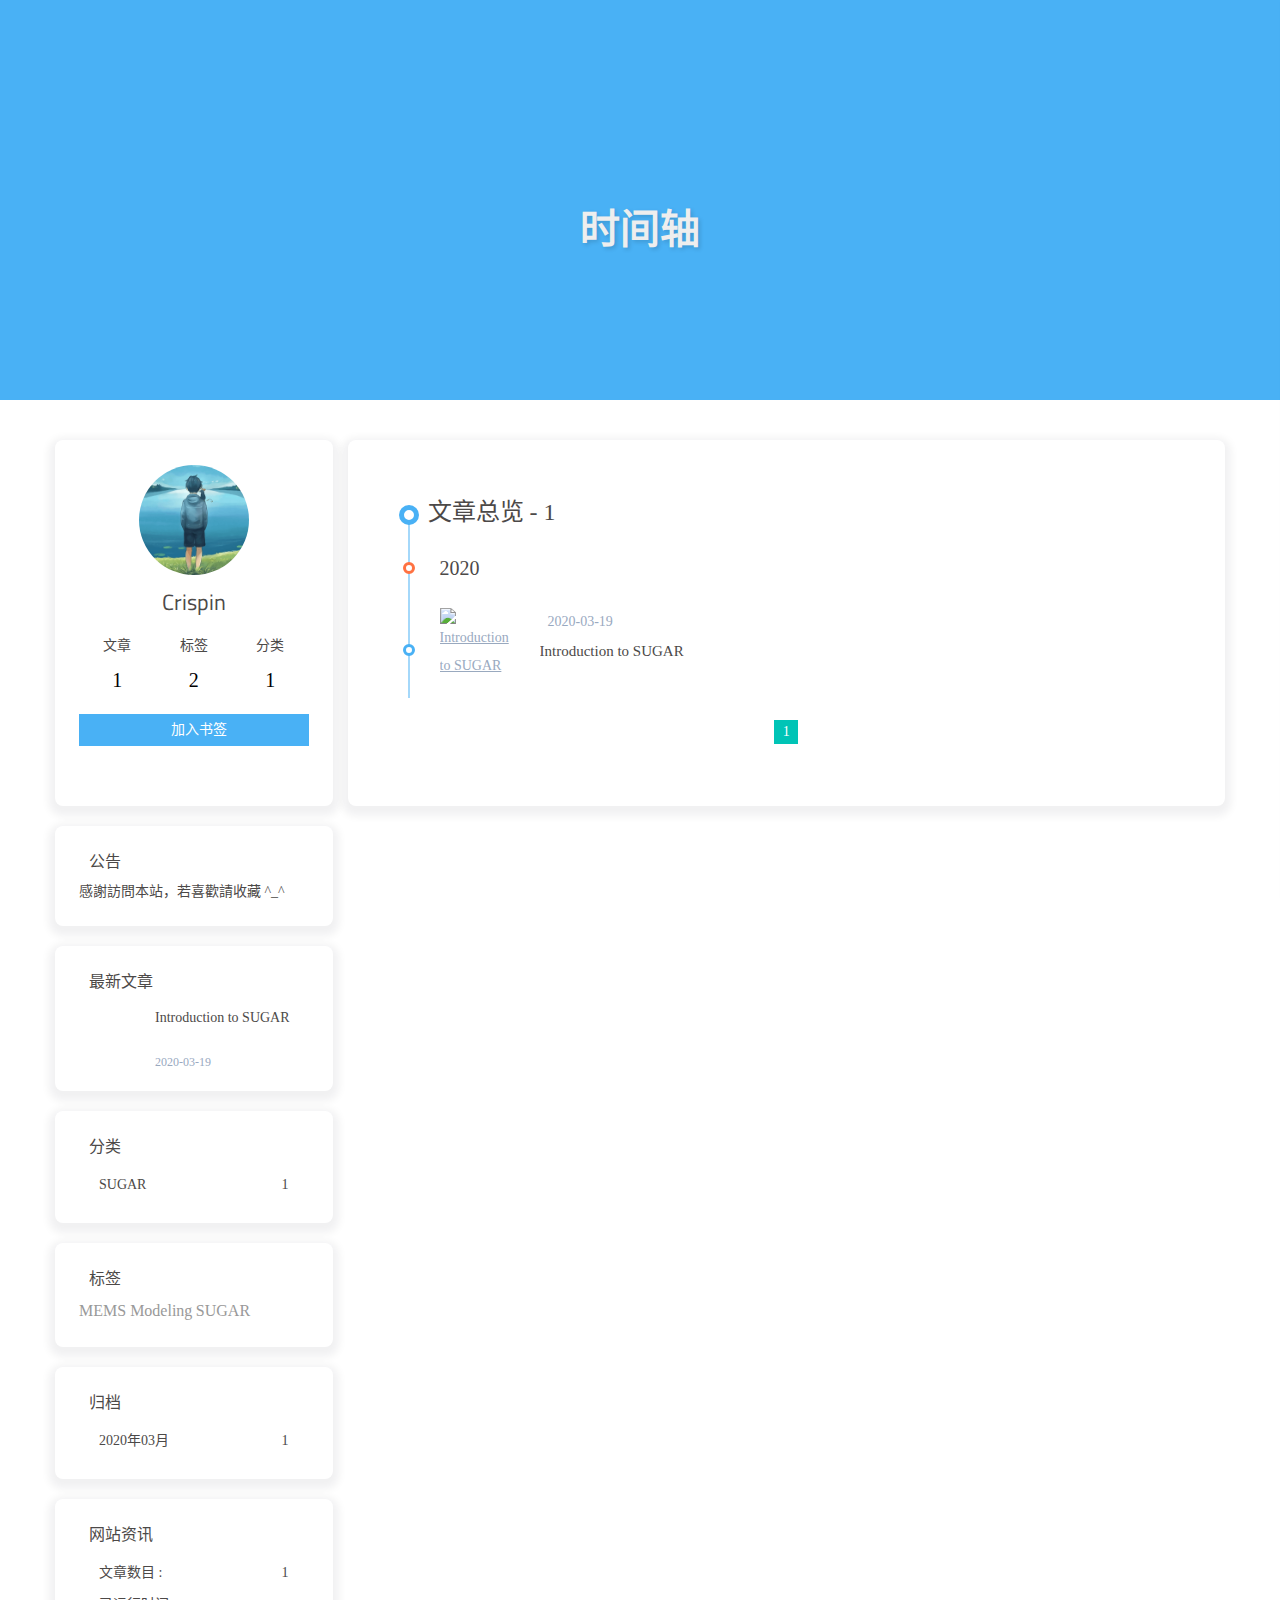
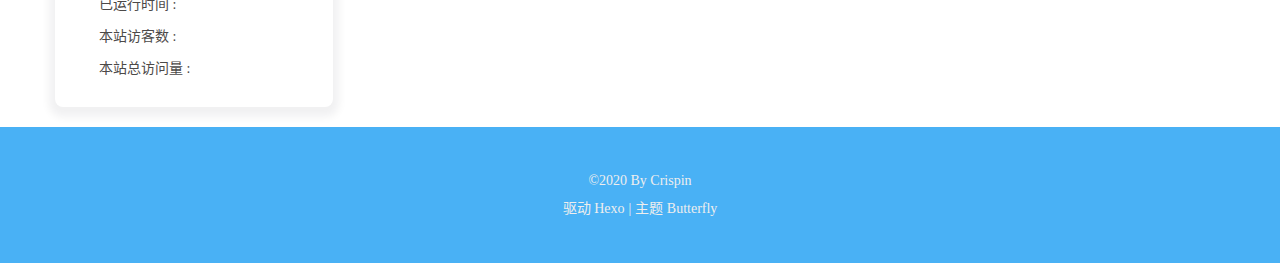
==== commit 25678ea8: "Site updated: 2020-03-19 18:05:05" ====
--- a/archives/index.html
+++ b/archives/index.html
@@ -69,4 +69,4 @@
   isHome: false,
   isPost: false
   
-}</script><meta name="generator" content="Hexo 4.2.0"></head><body><canvas class="fireworks"></canvas><header> <div id="page-header"><span class="pull_left" id="blog_name"><a class="blog_title" id="site-name" href="/">Crispin</a></span><span class="toggle-menu pull_right close"><a class="site-page"><i class="fa fa-bars fa-fw" aria-hidden="true"></i></a></span><span class="pull_right menus"><div class="menus_items"><div class="menus_item"><a class="site-page" href="/"><i class="fa-fw fa fa-home"></i><span> 首页</span></a></div><div class="menus_item"><a class="site-page" href="/archives/"><i class="fa-fw fa fa-archive"></i><span> 时间轴</span></a></div><div class="menus_item"><a class="site-page" href="/tags/"><i class="fa-fw fa fa-tags"></i><span> 标签</span></a></div><div class="menus_item"><a class="site-page" href="/categories/"><i class="fa-fw fa fa-folder-open"></i><span> 分类</span></a></div><div class="menus_item"><a class="site-page"><i class="fa-fw fa fa-heartbeat" aria-hidden="true"></i><span> 清单</span><i class="fa fa-chevron-down menus-expand" aria-hidden="true"></i></a><ul class="menus_item_child"><li><a class="site-page" href="/music/"><i class="fa-fw fa fa-music"></i><span> 音乐</span></a></li><li><a class="site-page" href="/Gallery/"><i class="fa-fw fa fa-picture-o"></i><span> 照片</span></a></li><li><a class="site-page" href="/movies/"><i class="fa-fw fa fa-film"></i><span> 电影</span></a></li></ul></div><div class="menus_item"><a class="site-page" href="/link/"><i class="fa-fw fa fa-link"></i><span> 友链</span></a></div><div class="menus_item"><a class="site-page" href="/about/"><i class="fa-fw fa fa-heart"></i><span> 关于</span></a></div></div></span></div></header><div id="mobile-sidebar"><div id="menu_mask"></div><div id="mobile-sidebar-menus"><div class="mobile_author_icon"><img class="avatar-img" src="/img/avatar.png" onerror="onerror=null;src='/img/friend_404.gif'" alt="avatar"></div><div class="mobile_post_data"><div class="mobile_data_item is-center"><div class="mobile_data_link"><a href="/archives/"><div class="headline">文章</div><div class="length_num">1</div></a></div></div><div class="mobile_data_item is-center">      <div class="mobile_data_link"><a href="/tags/"><div class="headline">标签</div><div class="length_num">2</div></a></div></div><div class="mobile_data_item is-center">     <div class="mobile_data_link"><a href="/categories/"><div class="headline">分类</div><div class="length_num">1</div></a></div></div></div><hr><div class="menus_items"><div class="menus_item"><a class="site-page" href="/"><i class="fa-fw fa fa-home"></i><span> 首页</span></a></div><div class="menus_item"><a class="site-page" href="/archives/"><i class="fa-fw fa fa-archive"></i><span> 时间轴</span></a></div><div class="menus_item"><a class="site-page" href="/tags/"><i class="fa-fw fa fa-tags"></i><span> 标签</span></a></div><div class="menus_item"><a class="site-page" href="/categories/"><i class="fa-fw fa fa-folder-open"></i><span> 分类</span></a></div><div class="menus_item"><a class="site-page"><i class="fa-fw fa fa-heartbeat" aria-hidden="true"></i><span> 清单</span><i class="fa fa-chevron-down menus-expand" aria-hidden="true"></i></a><ul class="menus_item_child"><li><a class="site-page" href="/music/"><i class="fa-fw fa fa-music"></i><span> 音乐</span></a></li><li><a class="site-page" href="/Gallery/"><i class="fa-fw fa fa-picture-o"></i><span> 照片</span></a></li><li><a class="site-page" href="/movies/"><i class="fa-fw fa fa-film"></i><span> 电影</span></a></li></ul></div><div class="menus_item"><a class="site-page" href="/link/"><i class="fa-fw fa fa-link"></i><span> 友链</span></a></div><div class="menus_item"><a class="site-page" href="/about/"><i class="fa-fw fa fa-heart"></i><span> 关于</span></a></div></div></div></div><div id="body-wrap"><nav class="not_index_bg" id="nav" style="background-image: url(https://cdn.jsdelivr.net/gh/jerryc127/butterfly_cdn@2.1.0/top_img/archive.jpg)"><div id="page_site-info"><div id="site-title"><span class="blogtitle">时间轴</span></div></div></nav><main id="content-outer"><div class="layout_page" id="content-inner"><div id="archive"><div class="article-sort-title">文章总览 - 1</div><div class="article-sort"><div class="article-sort-item year">2020</div><div class="article-sort-item"><div class="article-sort-img"><a class="article-sort-item__img" href="/2020/03/19/sugar-introduction/"><img src="https://cdn.jsdelivr.net/gh/Crispin-prog/blog_res@V1.2.1/PicGoImg/20200319165149.jpg" alt="Introduction to SUGAR"></a></div><div class="article-sort-post"><a class="article-sort-item__post" href="/2020/03/19/sugar-introduction/"><i class="fa fa-clock-o" aria-hidden="true"></i><time class="article-sort-item__time">2020-03-19</time><div class="article-sort-item__title">Introduction to SUGAR</div></a></div></div></div><nav id="pagination"><div class="pagination"><span class="page-number current">1</span></div></nav></div><div class="aside_content" id="aside_content"><div class="card-widget card-info"><div class="card-content"><div class="card-info-avatar is-center"><img class="avatar-img" src="/img/avatar.png" onerror="this.onerror=null;this.src='/img/friend_404.gif'" alt="avatar"><div class="author-info__name">Crispin</div><div class="author-info__description"></div></div><div class="card-info-data"><div class="card-info-data-item is-center"><a href="/archives/"><div class="headline">文章</div><div class="length_num">1</div></a></div><div class="card-info-data-item is-center">      <a href="/tags/"><div class="headline">标签</div><div class="length_num">2</div></a></div><div class="card-info-data-item is-center">     <a href="/categories/"><div class="headline">分类</div><div class="length_num">1</div></a></div></div><div class="card-info-bookmark is-center"><a class="bookmark button--primary button--animated" id="bookmark-it" href="javascript:;" title="加入书签" target="_self"><i class="fa fa-bookmark" aria-hidden="true"></i><span>加入书签</span></a></div><div class="card-info-social-icons is-center"><a class="social-icon" href="https://Crispin-prog.github.io" target="_blank"><i class="fa fa-github" aria-hidden="true"></i></a><a class="social-icon" href="mailto:303203546@qq.com" target="_blank"><i class="fa fa-envelope" aria-hidden="true"></i></a><a class="social-icon" href="/atom.xml" target="_blank"><i class="fa fa-rss" aria-hidden="true"></i></a></div></div></div><div class="card-widget card-announcement"><div class="card-content"><div class="item-headline"><i class="fa fa-bullhorn card-announcement-animation" aria-hidden="true"></i><span>公告</span></div><div class="announcement_content">感謝訪問本站，若喜歡請收藏 ^_^</div></div></div><div class="card-widget card-recent-post"><div class="card-content"><div class="item-headline"><i class="fa fa-history" aria-hidden="true"></i><span>最新文章</span></div><div class="aside-recent-item"> <div class="aside-recent-post"><a href="/2020/03/19/sugar-introduction/"><div class="aside-post-cover"><img class="aside-post-bg lazyload" data-src="https://cdn.jsdelivr.net/gh/Crispin-prog/blog_res@V1.2.1/PicGoImg/20200319165149.jpg" onerror="this.onerror=null;this.src='/img/404.jpg'" title="Introduction to SUGAR" alt="Introduction to SUGAR"></div><div class="aside-post-title"><div class="aside-post_title" href="/2020/03/19/sugar-introduction/" title="Introduction to SUGAR">Introduction to SUGAR</div><time class="aside-post_meta post-meta__date">2020-03-19</time></div></a></div></div></div></div><div class="card-widget card-categories"><div class="card-content"><div class="item-headline"><i class="fa fa-folder-open" aria-hidden="true"></i><span>分类</span></div><ul class="aside-category-item">       <li class="aside-category-list"><a class="aside-category-list_link" href="/categories/SUGAR/"><span class="aside-category-list_name">SUGAR</span><span class="aside-category-list_length">1</span></a></li></ul></div></div><div class="card-widget card-tags"><div class="card-content"><div class="item-headline"><i class="fa fa-tags" aria-hidden="true"></i><span>标签</span></div><div class="card-tag-cloud"><a href="/tags/MEMS-Modeling/" style="font-size: 16px; color: #999">MEMS Modeling</a> <a href="/tags/SUGAR/" style="font-size: 16px; color: #999">SUGAR</a></div></div></div><div class="card-widget card-archives"><div class="card-content"><div class="item-headline"><i class="fa fa-archive" aria-hidden="true"></i><span>归档</span></div><ul class="archive-list"><li class="archive-list-item"><a class="archive-list-link" href="/archives/2020/03/"><span class="archive-list-date">2020年03月</span><span class="archive-list-count">1</span></a></li></ul></div></div><div class="card-widget card-webinfo"><div class="card-content"><div class="item-headline"><i class="fa fa-line-chart" aria-hidden="true"></i><span>网站资讯</span></div><div class="webinfo"><div class="webinfo-item"><div class="webinfo-article-name">文章数目 :</div><div class="webinfo-article-count">1</div></div><div class="webinfo-item"><div class="webinfo-runtime-name">已运行时间 :</div><div class="webinfo-runtime-count" id="webinfo-runtime-count" start_date="3/18/2020 00:00:00">     </div></div><div class="webinfo-item">      <div class="webinfo-site-uv-name">本站访客数 :</div><div class="webinfo-site-uv-count" id="busuanzi_value_site_uv"></div></div><div class="webinfo-item"><div class="webinfo-site-name">本站总访问量 :</div><div class="webinfo-site-pv-count" id="busuanzi_value_site_pv"></div></div></div></div></div></div></div></main><footer id="footer" data-type="color"><div id="footer-wrap"><div class="copyright">&copy;2019 - 2020 By Crispin</div><div class="framework-info"><span>驱动 </span><a href="http://hexo.io" target="_blank" rel="noopener"><span>Hexo</span></a><span class="footer-separator">|</span><span>主题 </span><a href="https://github.com/jerryc127/hexo-theme-butterfly" target="_blank" rel="noopener"><span>Butterfly</span></a></div></div></footer></div><section class="rightside" id="rightside"><div id="rightside-config-hide"><a class="translate_chn_to_cht" id="translateLink" href="javascript:translatePage();" title="简繁转换" target="_self">繁</a><i class="darkmode fa fa-moon-o" id="darkmode" title="夜间模式"></i></div><div id="rightside-config-show"><div id="rightside_config" title="设置"><i class="fa fa-cog" aria-hidden="true"></i></div><i class="fa fa-arrow-up" id="go-up" title="回到顶部" aria-hidden="true"></i></div></section><script src="https://cdn.jsdelivr.net/npm/jquery@latest/dist/jquery.min.js"></script><script src="/js/utils.js"></script><script src="/js/main.js"></script><script src="/js/tw_cn.js"></script><script src="https://cdn.jsdelivr.net/npm/@fancyapps/fancybox@latest/dist/jquery.fancybox.min.js"></script><script src="https://cdn.jsdelivr.net/npm/animejs@latest/anime.min.js"></script><script src="https://cdn.jsdelivr.net/gh/jerryc127/butterfly_cdn@2.1.0/js/fireworks.js"></script><script id="ribbon_piao" mobile="false" src="https://cdn.jsdelivr.net/gh/jerryc127/butterfly_cdn@2.1.0/js/piao.js"></script><script async src="//busuanzi.ibruce.info/busuanzi/2.3/busuanzi.pure.mini.js"></script><script src="https://cdn.jsdelivr.net/npm/instant.page@latest/instantpage.min.js" type="module"></script><script src="https://cdn.jsdelivr.net/npm/lazysizes@latest/lazysizes.min.js" async=""></script><script src="https://cdn.jsdelivr.net/gh/jerryc127/butterfly_cdn@2.1.0/js/ClickShowText.js"></script></body></html>+}</script><meta name="generator" content="Hexo 4.2.0"></head><body><header> <div id="page-header"><span class="pull_left" id="blog_name"><a class="blog_title" id="site-name" href="/">Crispin</a></span><span class="toggle-menu pull_right close"><a class="site-page"><i class="fa fa-bars fa-fw" aria-hidden="true"></i></a></span><span class="pull_right menus"><div class="menus_items"><div class="menus_item"><a class="site-page" href="/"><i class="fa-fw fa fa-home"></i><span> 首页</span></a></div><div class="menus_item"><a class="site-page" href="/archives/"><i class="fa-fw fa fa-archive"></i><span> 时间轴</span></a></div><div class="menus_item"><a class="site-page" href="/tags/"><i class="fa-fw fa fa-tags"></i><span> 标签</span></a></div><div class="menus_item"><a class="site-page" href="/categories/"><i class="fa-fw fa fa-folder-open"></i><span> 分类</span></a></div><div class="menus_item"><a class="site-page"><i class="fa-fw fa fa-heartbeat" aria-hidden="true"></i><span> 清单</span><i class="fa fa-chevron-down menus-expand" aria-hidden="true"></i></a><ul class="menus_item_child"><li><a class="site-page" href="/music/"><i class="fa-fw fa fa-music"></i><span> 音乐</span></a></li><li><a class="site-page" href="/Gallery/"><i class="fa-fw fa fa-picture-o"></i><span> 照片</span></a></li><li><a class="site-page" href="/movies/"><i class="fa-fw fa fa-film"></i><span> 电影</span></a></li></ul></div><div class="menus_item"><a class="site-page" href="/link/"><i class="fa-fw fa fa-link"></i><span> 友链</span></a></div><div class="menus_item"><a class="site-page" href="/about/"><i class="fa-fw fa fa-heart"></i><span> 关于</span></a></div></div></span></div></header><div id="mobile-sidebar"><div id="menu_mask"></div><div id="mobile-sidebar-menus"><div class="mobile_author_icon"><img class="avatar-img" src="/img/avatar.png" onerror="onerror=null;src='/img/friend_404.gif'" alt="avatar"></div><div class="mobile_post_data"><div class="mobile_data_item is-center"><div class="mobile_data_link"><a href="/archives/"><div class="headline">文章</div><div class="length_num">1</div></a></div></div><div class="mobile_data_item is-center">      <div class="mobile_data_link"><a href="/tags/"><div class="headline">标签</div><div class="length_num">2</div></a></div></div><div class="mobile_data_item is-center">     <div class="mobile_data_link"><a href="/categories/"><div class="headline">分类</div><div class="length_num">1</div></a></div></div></div><hr><div class="menus_items"><div class="menus_item"><a class="site-page" href="/"><i class="fa-fw fa fa-home"></i><span> 首页</span></a></div><div class="menus_item"><a class="site-page" href="/archives/"><i class="fa-fw fa fa-archive"></i><span> 时间轴</span></a></div><div class="menus_item"><a class="site-page" href="/tags/"><i class="fa-fw fa fa-tags"></i><span> 标签</span></a></div><div class="menus_item"><a class="site-page" href="/categories/"><i class="fa-fw fa fa-folder-open"></i><span> 分类</span></a></div><div class="menus_item"><a class="site-page"><i class="fa-fw fa fa-heartbeat" aria-hidden="true"></i><span> 清单</span><i class="fa fa-chevron-down menus-expand" aria-hidden="true"></i></a><ul class="menus_item_child"><li><a class="site-page" href="/music/"><i class="fa-fw fa fa-music"></i><span> 音乐</span></a></li><li><a class="site-page" href="/Gallery/"><i class="fa-fw fa fa-picture-o"></i><span> 照片</span></a></li><li><a class="site-page" href="/movies/"><i class="fa-fw fa fa-film"></i><span> 电影</span></a></li></ul></div><div class="menus_item"><a class="site-page" href="/link/"><i class="fa-fw fa fa-link"></i><span> 友链</span></a></div><div class="menus_item"><a class="site-page" href="/about/"><i class="fa-fw fa fa-heart"></i><span> 关于</span></a></div></div></div></div><div id="body-wrap"><nav class="not_index_bg" id="nav" style="background-image: url(https://cdn.jsdelivr.net/gh/jerryc127/butterfly_cdn@2.1.0/top_img/archive.jpg)"><div id="page_site-info"><div id="site-title"><span class="blogtitle">时间轴</span></div></div></nav><main id="content-outer"><div class="layout_page" id="content-inner"><div id="archive"><div class="article-sort-title">文章总览 - 1</div><div class="article-sort"><div class="article-sort-item year">2020</div><div class="article-sort-item"><div class="article-sort-img"><a class="article-sort-item__img" href="/2020/03/19/sugar-introduction/"><img src="https://cdn.jsdelivr.net/gh/Crispin-prog/blog_res@V1.2.1/PicGoImg/20200319165149.jpg" alt="Introduction to SUGAR"></a></div><div class="article-sort-post"><a class="article-sort-item__post" href="/2020/03/19/sugar-introduction/"><i class="fa fa-clock-o" aria-hidden="true"></i><time class="article-sort-item__time">2020-03-19</time><div class="article-sort-item__title">Introduction to SUGAR</div></a></div></div></div><nav id="pagination"><div class="pagination"><span class="page-number current">1</span></div></nav></div><div class="aside_content" id="aside_content"><div class="card-widget card-info"><div class="card-content"><div class="card-info-avatar is-center"><img class="avatar-img" src="/img/avatar.png" onerror="this.onerror=null;this.src='/img/friend_404.gif'" alt="avatar"><div class="author-info__name">Crispin</div><div class="author-info__description"></div></div><div class="card-info-data"><div class="card-info-data-item is-center"><a href="/archives/"><div class="headline">文章</div><div class="length_num">1</div></a></div><div class="card-info-data-item is-center">      <a href="/tags/"><div class="headline">标签</div><div class="length_num">2</div></a></div><div class="card-info-data-item is-center">     <a href="/categories/"><div class="headline">分类</div><div class="length_num">1</div></a></div></div><div class="card-info-bookmark is-center"><a class="bookmark button--primary button--animated" id="bookmark-it" href="javascript:;" title="加入书签" target="_self"><i class="fa fa-bookmark" aria-hidden="true"></i><span>加入书签</span></a></div><div class="card-info-social-icons is-center"><a class="social-icon" href="https://Crispin-prog.github.io" target="_blank"><i class="fa fa-github" aria-hidden="true"></i></a><a class="social-icon" href="mailto:303203546@qq.com" target="_blank"><i class="fa fa-envelope" aria-hidden="true"></i></a><a class="social-icon" href="/atom.xml" target="_blank"><i class="fa fa-rss" aria-hidden="true"></i></a></div></div></div><div class="card-widget card-announcement"><div class="card-content"><div class="item-headline"><i class="fa fa-bullhorn card-announcement-animation" aria-hidden="true"></i><span>公告</span></div><div class="announcement_content">感謝訪問本站，若喜歡請收藏 ^_^</div></div></div><div class="card-widget card-recent-post"><div class="card-content"><div class="item-headline"><i class="fa fa-history" aria-hidden="true"></i><span>最新文章</span></div><div class="aside-recent-item"> <div class="aside-recent-post"><a href="/2020/03/19/sugar-introduction/"><div class="aside-post-cover"><img class="aside-post-bg lazyload" data-src="https://cdn.jsdelivr.net/gh/Crispin-prog/blog_res@V1.2.1/PicGoImg/20200319165149.jpg" onerror="this.onerror=null;this.src='/img/404.jpg'" title="Introduction to SUGAR" alt="Introduction to SUGAR"></div><div class="aside-post-title"><div class="aside-post_title" href="/2020/03/19/sugar-introduction/" title="Introduction to SUGAR">Introduction to SUGAR</div><time class="aside-post_meta post-meta__date">2020-03-19</time></div></a></div></div></div></div><div class="card-widget card-categories"><div class="card-content"><div class="item-headline"><i class="fa fa-folder-open" aria-hidden="true"></i><span>分类</span></div><ul class="aside-category-item">       <li class="aside-category-list"><a class="aside-category-list_link" href="/categories/SUGAR/"><span class="aside-category-list_name">SUGAR</span><span class="aside-category-list_length">1</span></a></li></ul></div></div><div class="card-widget card-tags"><div class="card-content"><div class="item-headline"><i class="fa fa-tags" aria-hidden="true"></i><span>标签</span></div><div class="card-tag-cloud"><a href="/tags/MEMS-Modeling/" style="font-size: 16px; color: #999">MEMS Modeling</a> <a href="/tags/SUGAR/" style="font-size: 16px; color: #999">SUGAR</a></div></div></div><div class="card-widget card-archives"><div class="card-content"><div class="item-headline"><i class="fa fa-archive" aria-hidden="true"></i><span>归档</span></div><ul class="archive-list"><li class="archive-list-item"><a class="archive-list-link" href="/archives/2020/03/"><span class="archive-list-date">2020年03月</span><span class="archive-list-count">1</span></a></li></ul></div></div><div class="card-widget card-webinfo"><div class="card-content"><div class="item-headline"><i class="fa fa-line-chart" aria-hidden="true"></i><span>网站资讯</span></div><div class="webinfo"><div class="webinfo-item"><div class="webinfo-article-name">文章数目 :</div><div class="webinfo-article-count">1</div></div><div class="webinfo-item"><div class="webinfo-runtime-name">已运行时间 :</div><div class="webinfo-runtime-count" id="webinfo-runtime-count" start_date="3/18/2020 00:00:00">     </div></div><div class="webinfo-item">      <div class="webinfo-site-uv-name">本站访客数 :</div><div class="webinfo-site-uv-count" id="busuanzi_value_site_uv"></div></div><div class="webinfo-item"><div class="webinfo-site-name">本站总访问量 :</div><div class="webinfo-site-pv-count" id="busuanzi_value_site_pv"></div></div></div></div></div></div></div></main><footer id="footer" data-type="color"><div id="footer-wrap"><div class="copyright">&copy;2020 By Crispin</div><div class="framework-info"><span>驱动 </span><a href="http://hexo.io" target="_blank" rel="noopener"><span>Hexo</span></a><span class="footer-separator">|</span><span>主题 </span><a href="https://github.com/jerryc127/hexo-theme-butterfly" target="_blank" rel="noopener"><span>Butterfly</span></a></div></div></footer></div><section class="rightside" id="rightside"><div id="rightside-config-hide"><a class="translate_chn_to_cht" id="translateLink" href="javascript:translatePage();" title="简繁转换" target="_self">繁</a><i class="darkmode fa fa-moon-o" id="darkmode" title="夜间模式"></i></div><div id="rightside-config-show"><div id="rightside_config" title="设置"><i class="fa fa-cog" aria-hidden="true"></i></div><i class="fa fa-arrow-up" id="go-up" title="回到顶部" aria-hidden="true"></i></div></section><script src="https://cdn.jsdelivr.net/npm/jquery@latest/dist/jquery.min.js"></script><script src="/js/utils.js"></script><script src="/js/main.js"></script><script src="/js/tw_cn.js"></script><script src="https://cdn.jsdelivr.net/npm/@fancyapps/fancybox@latest/dist/jquery.fancybox.min.js"></script><script id="ribbon_piao" mobile="false" src="https://cdn.jsdelivr.net/gh/jerryc127/butterfly_cdn@2.1.0/js/piao.js"></script><script async src="//busuanzi.ibruce.info/busuanzi/2.3/busuanzi.pure.mini.js"></script><script src="https://cdn.jsdelivr.net/npm/instant.page@latest/instantpage.min.js" type="module"></script><script src="https://cdn.jsdelivr.net/npm/lazysizes@latest/lazysizes.min.js" async=""></script><script src="https://cdn.jsdelivr.net/gh/jerryc127/butterfly_cdn@2.1.0/js/ClickShowText.js"></script></body></html>